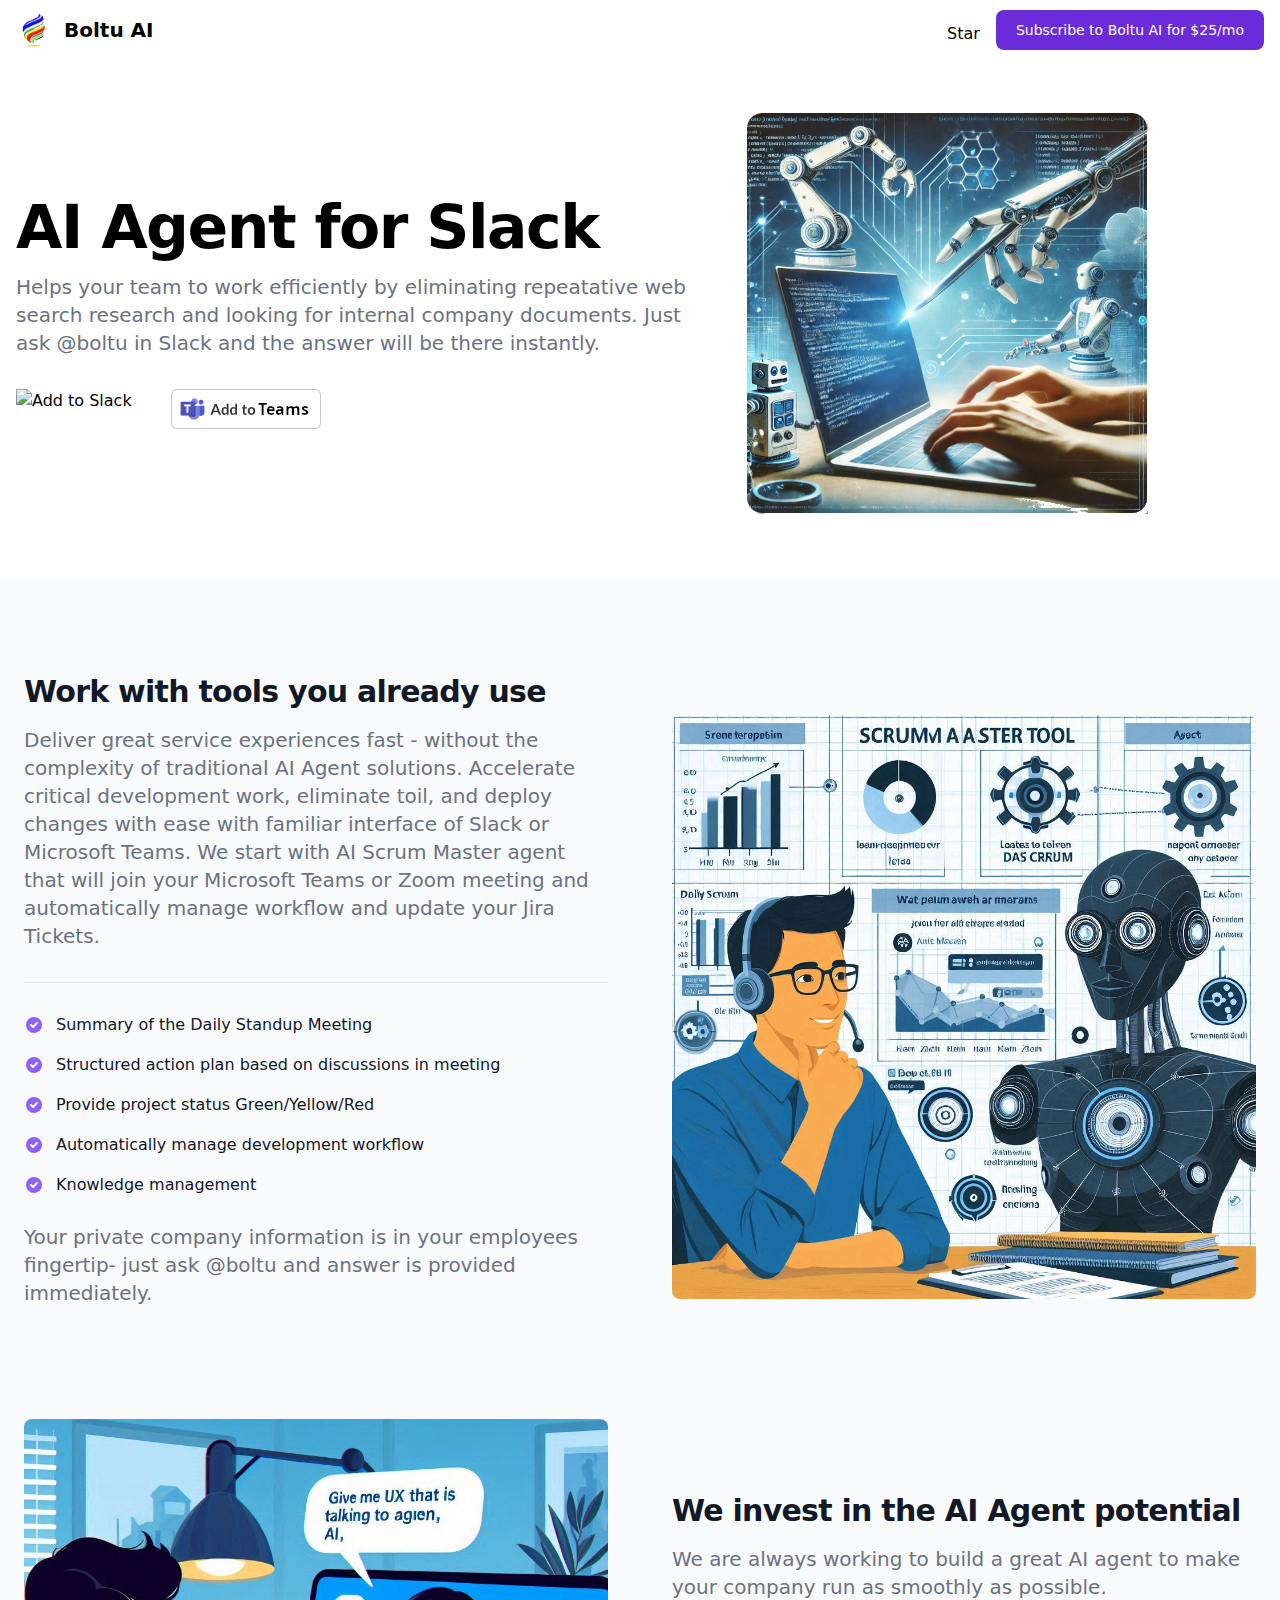
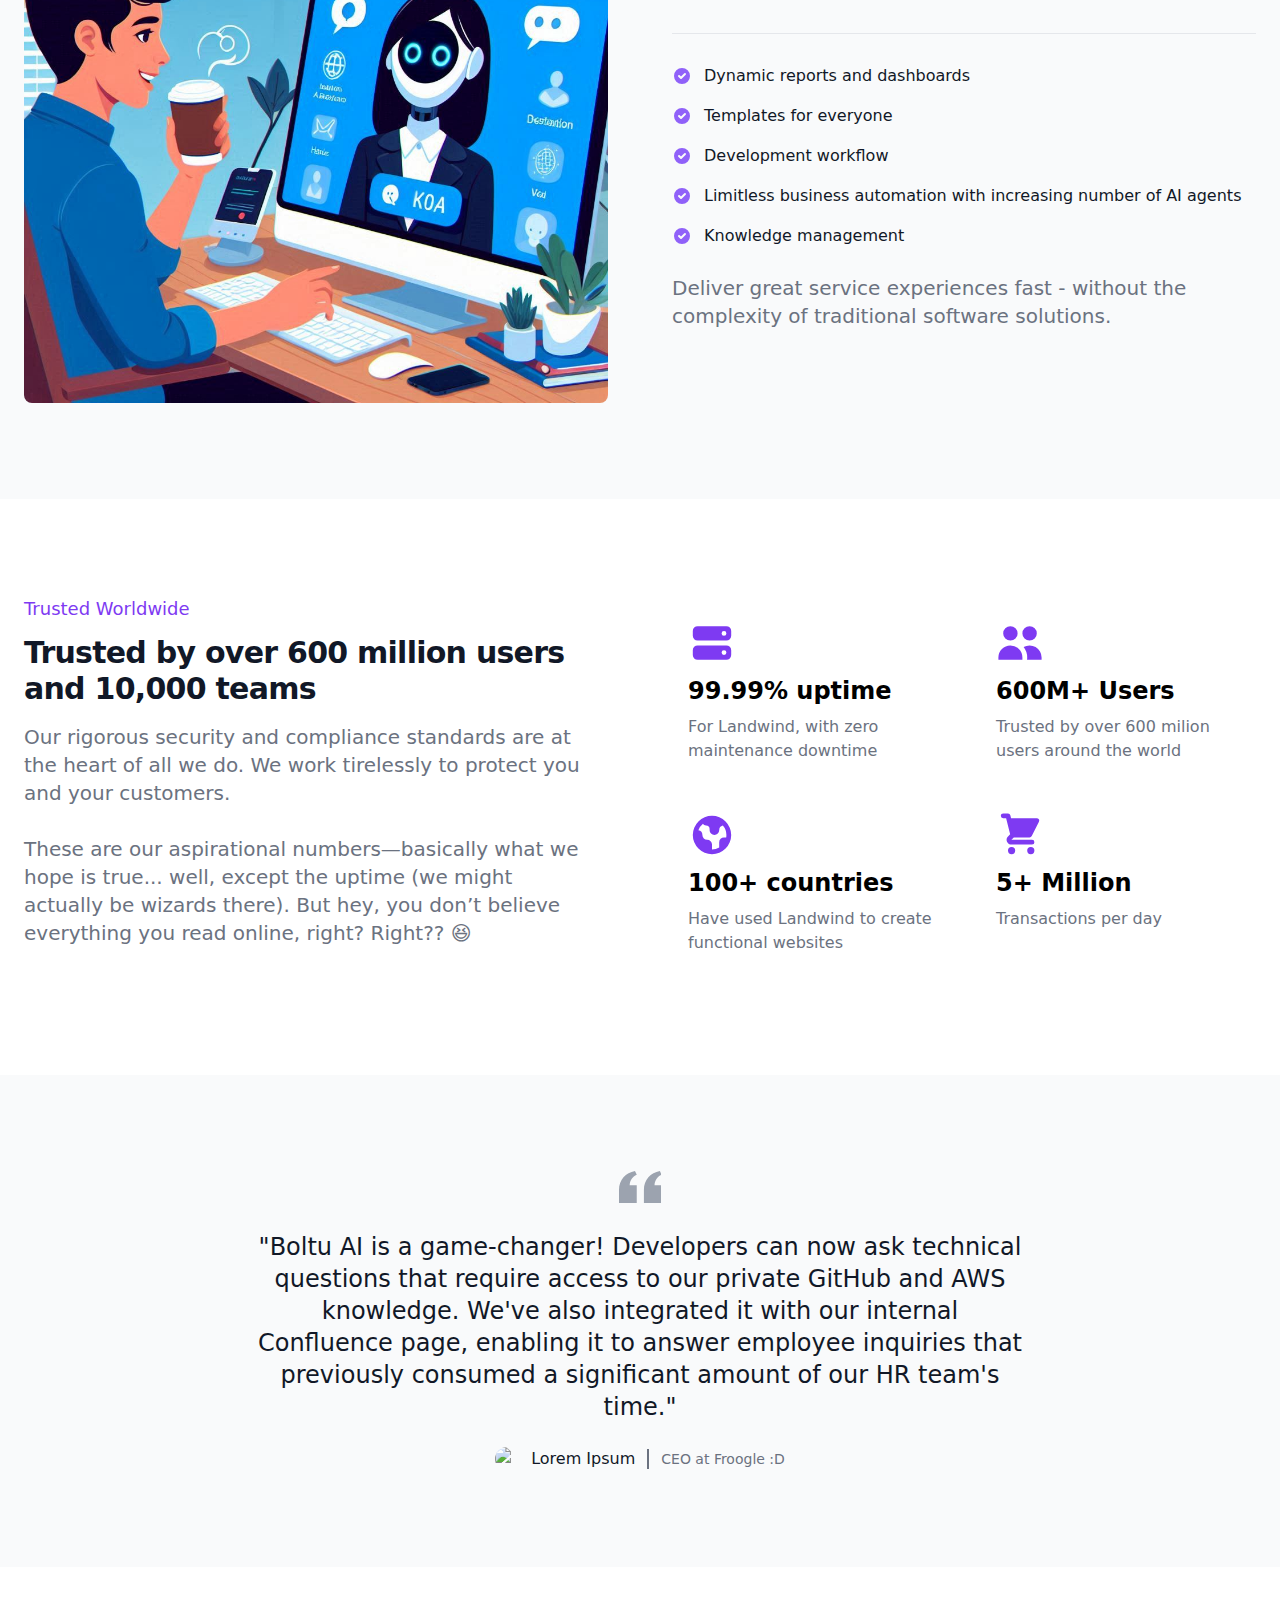
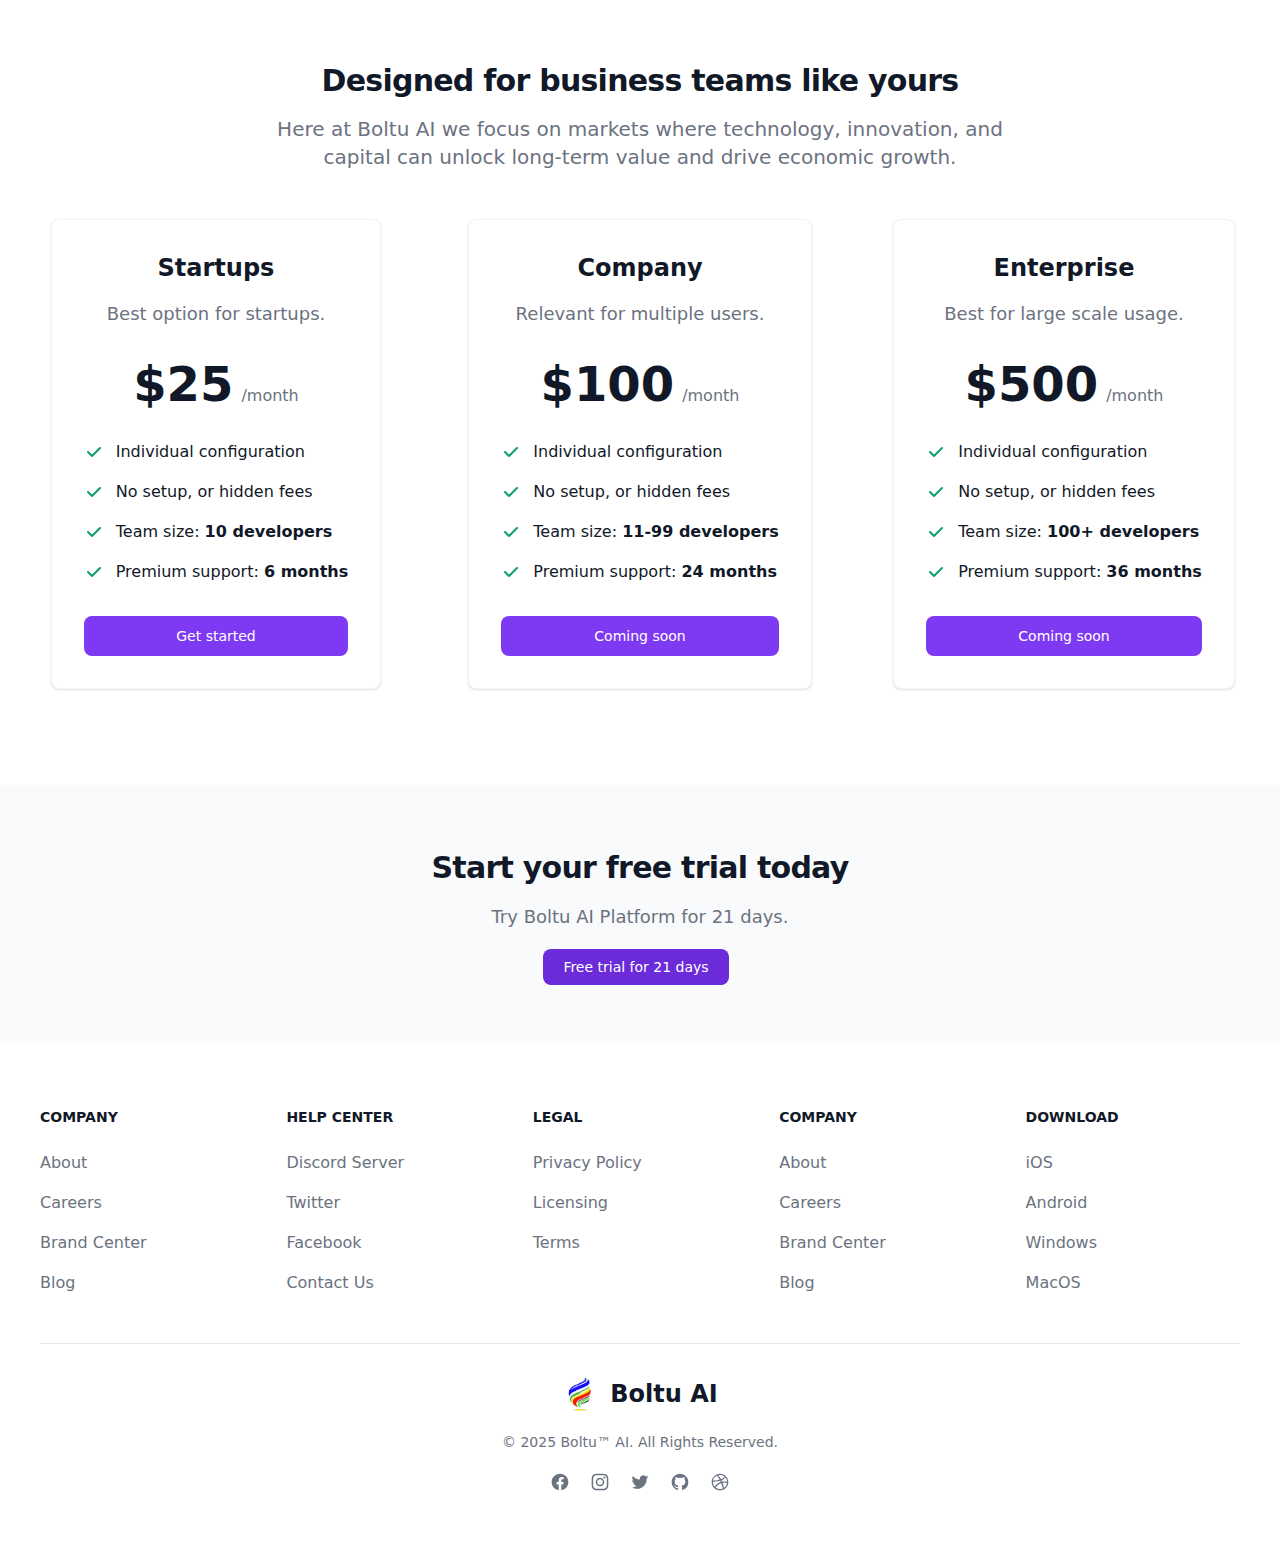
==== index.html @ f378c8c7 "." ====
<!DOCTYPE html>
 <html lang="en">
<head>
    <link rel="canonical" href="https://www.boltu.ai" />
    <meta charset="UTF-8">
    <meta http-equiv="X-UA-Compatible" content="IE=edge">
    <meta name="viewport" content="width=device-width, initial-scale=1.0">
    <title>Boltu AI</title>

    <!-- Meta SEO -->
    <meta name="title" content="BOltu AI">
    <meta name="description" content="Get started Boltu AI agent for your organization.">
    <meta name="robots" content="index, follow">
    <meta http-equiv="Content-Type" content="text/html; charset=utf-8">
    <meta name="language" content="English">
    <meta name="author" content="Boltu AI">

    <!-- Social media share -->
    <meta property="og:title" content=Boltu AI>
    <meta property="og:site_name" content=Boltu AI>
    <meta property="og:url" content=https://www.boltu.ai/>
    <meta property="og:description" content=Get started Boltu AI agent for your organization.>
    <meta property="og:type" content="">
    <meta property="og:image" content="https://boltu.ai/images/boltu.jpg">
    <meta name="twitter:card" content="summary" />
    <meta name="twitter:site" content="@boltu" />
    <meta name="twitter:creator" content="@boltu" />

    <!-- Favicon -->
    <link rel="apple-touch-icon" sizes="180x180" href="/apple-touch-icon.png">
    <link rel="icon" type="image/png" sizes="32x32" href="/favicon-32x32.png">
    <link rel="icon" type="image/png" sizes="16x16" href="/favicon-16x16.png">
    <link rel="manifest" href="/site.webmanifest">
    <meta name="msapplication-TileColor" content="#da532c">
    <meta name="theme-color" content="#ffffff">
    <script async defer src="https://buttons.github.io/buttons.js"></script>
    <link rel="stylesheet" href="css/main.css">
</head>
<body>
    <header class="fixed w-full">
        <nav class="bg-white border-gray-200 py-2.5 dark:bg-gray-900">
            <div class="flex flex-wrap items-center justify-between max-w-screen-xl px-4 mx-auto">
                <a href="#" class="flex items-center">
                    <img src="./images/boltu.jpg" class="h-6 mr-3 sm:h-9" alt="Boltu AI" />
                    <span class="self-center text-xl font-semibold whitespace-nowrap dark:text-white">Boltu AI</span>
                </a>
                <div class="flex items-center lg:order-2">
                    <div class="hidden mt-2 mr-4 sm:inline-block">
                        <a class="github-button" href="https://github.com/boltuai/boltu" data-size="large" data-icon="octicon-star" data-show-count="true" aria-label="Star Boltu AI on GitHub">Star</a>
                    </div>
                    <!-- <a href="#" class="text-gray-800 dark:text-white hover:bg-gray-50 focus:ring-4 focus:ring-gray-300 font-medium rounded-lg text-sm px-4 lg:px-5 py-2 lg:py-2.5 sm:mr-2 dark:hover:bg-gray-700 focus:outline-none dark:focus:ring-gray-800">Log in</a> -->
                    <a href="https://app.hubspot.com/payments/9RtZHNfJ?referrer=landingpage" class="text-white bg-purple-700 hover:bg-purple-800 focus:ring-4 focus:ring-purple-300 font-medium rounded-lg text-sm px-4 lg:px-5 py-2 lg:py-2.5 sm:mr-2 lg:mr-0 dark:bg-purple-600 dark:hover:bg-purple-700 focus:outline-none dark:focus:ring-purple-800"> Subscribe to Boltu AI for $25/mo</a>
                    <button data-collapse-toggle="mobile-menu-2" type="button" class="inline-flex items-center p-2 ml-1 text-sm text-gray-500 rounded-lg lg:hidden hover:bg-gray-100 focus:outline-none focus:ring-2 focus:ring-gray-200 dark:text-gray-400 dark:hover:bg-gray-700 dark:focus:ring-gray-600" aria-controls="mobile-menu-2" aria-expanded="false">
                        <span class="sr-only">Open main menu</span>
                        <svg class="w-6 h-6" fill="currentColor" viewBox="0 0 20 20" xmlns="http://www.w3.org/2000/svg"><path fill-rule="evenodd" d="M3 5a1 1 0 011-1h12a1 1 0 110 2H4a1 1 0 01-1-1zM3 10a1 1 0 011-1h12a1 1 0 110 2H4a1 1 0 01-1-1zM3 15a1 1 0 011-1h12a1 1 0 110 2H4a1 1 0 01-1-1z" clip-rule="evenodd"></path></svg>
                        <svg class="hidden w-6 h-6" fill="currentColor" viewBox="0 0 20 20" xmlns="http://www.w3.org/2000/svg"><path fill-rule="evenodd" d="M4.293 4.293a1 1 0 011.414 0L10 8.586l4.293-4.293a1 1 0 111.414 1.414L11.414 10l4.293 4.293a1 1 0 01-1.414 1.414L10 11.414l-4.293 4.293a1 1 0 01-1.414-1.414L8.586 10 4.293 5.707a1 1 0 010-1.414z" clip-rule="evenodd"></path></svg>
                    </button>
                </div>
                <!-- <div class="items-center justify-between hidden w-full lg:flex lg:w-auto lg:order-1" id="mobile-menu-2">
                    <ul class="flex flex-col mt-4 font-medium lg:flex-row lg:space-x-8 lg:mt-0">
                        <li>
                            <a href="#" class="block py-2 pl-3 pr-4 text-white bg-purple-700 rounded lg:bg-transparent lg:text-purple-700 lg:p-0 dark:text-white" aria-current="page"></a>
                        </li>
                        <li>
                            <a href="#" class="block py-2 pl-3 pr-4 text-gray-700 border-b border-gray-100 hover:bg-gray-50 lg:hover:bg-transparent lg:border-0 lg:hover:text-purple-700 lg:p-0 dark:text-gray-400 lg:dark:hover:text-white dark:hover:bg-gray-700 dark:hover:text-white lg:dark:hover:bg-transparent dark:border-gray-700">Company</a>
                        </li>
                        <li>
                            <a href="#" class="block py-2 pl-3 pr-4 text-gray-700 border-b border-gray-100 hover:bg-gray-50 lg:hover:bg-transparent lg:border-0 lg:hover:text-purple-700 lg:p-0 dark:text-gray-400 lg:dark:hover:text-white dark:hover:bg-gray-700 dark:hover:text-white lg:dark:hover:bg-transparent dark:border-gray-700">Marketplace</a>
                        </li>
                        <li>
                            <a href="#" class="block py-2 pl-3 pr-4 text-gray-700 border-b border-gray-100 hover:bg-gray-50 lg:hover:bg-transparent lg:border-0 lg:hover:text-purple-700 lg:p-0 dark:text-gray-400 lg:dark:hover:text-white dark:hover:bg-gray-700 dark:hover:text-white lg:dark:hover:bg-transparent dark:border-gray-700">Features</a>
                        </li>
                        <li>
                            <a href="#" class="block py-2 pl-3 pr-4 text-gray-700 border-b border-gray-100 hover:bg-gray-50 lg:hover:bg-transparent lg:border-0 lg:hover:text-purple-700 lg:p-0 dark:text-gray-400 lg:dark:hover:text-white dark:hover:bg-gray-700 dark:hover:text-white lg:dark:hover:bg-transparent dark:border-gray-700">Team</a>
                        </li>
                        <li>
                            <a href="#" class="block py-2 pl-3 pr-4 text-gray-700 border-b border-gray-100 hover:bg-gray-50 lg:hover:bg-transparent lg:border-0 lg:hover:text-purple-700 lg:p-0 dark:text-gray-400 lg:dark:hover:text-white dark:hover:bg-gray-700 dark:hover:text-white lg:dark:hover:bg-transparent dark:border-gray-700">Contact</a>
                        </li>
                    </ul>
                </div> -->
            </div>
        </nav>
    </header>

    <!-- Start block -->
    <section class="bg-white dark:bg-gray-900">
        <div class="grid max-w-screen-xl px-4 pt-20 pb-8 mx-auto lg:gap-8 xl:gap-0 lg:py-16 lg:grid-cols-12 lg:pt-28">
            <div class="mr-auto place-self-center lg:col-span-7">
                <h1 id="header1" class="max-w-2xl mb-4 text-4xl font-extrabold leading-none tracking-tight md:text-5xl xl:text-6xl dark:text-white">AI Agent for Slack</h1>
                <p class="max-w-2xl mb-6 font-light text-gray-500 lg:mb-8 md:text-lg lg:text-xl dark:text-gray-400">Helps your team to work efficiently by eliminating repeatative web search research and looking for internal company documents. Just ask @boltu in Slack and the answer will be there instantly.</p>
                <div class="space-y-4 sm:flex sm:space-y-0 sm:space-x-4">
                    <a href="https://slack.com/oauth/v2/authorize?client_id=8385624488194.8382802442965&scope=app_mentions:read,assistant:write,channels:history,chat:write,chat:write.public&user_scope="><img alt="Add to Slack" height="40" width="139" src="https://platform.slack-edge.com/img/add_to_slack.png" srcSet="https://platform.slack-edge.com/img/add_to_slack.png 1x, https://platform.slack-edge.com/img/add_to_slack@2x.png 2x" /></a>
                    <a href="#"><img alt="Add to Teams" height="40" width="150" src="images/add2teams.png"/></a>
                </div>
            </div>
            <div class="hidden lg:mt-0 lg:col-span-5 lg:flex">
                <img src="./images/hero.png" alt="Boltu AI">
            </div>                
        </div>
    </section>
    <!-- End block -->
    <!-- Start block -->
    <!--section class="bg-white dark:bg-gray-900">
        <div class="max-w-screen-xl px-4 pb-8 mx-auto lg:pb-16">
            <div class="grid grid-cols-2 gap-8 text-gray-500 sm:gap-12 sm:grid-cols-3 lg:grid-cols-6 dark:text-gray-400">
                <a href="#" class="flex items-center lg:justify-center">
                    <svg class="h-9 hover:text-gray-900 dark:hover:text-white" viewBox="0 0 125 35" fill="currentColor" xmlns="http://www.w3.org/2000/svg">
                        <path fill-rule="evenodd" clip-rule="evenodd" d="M64.828 7.11521C64.828 8.52061 63.6775 9.65275 62.2492 9.65275C60.8209 9.65275 59.6704 8.52061 59.6704 7.11521C59.6704 5.70981 60.7813 4.57766 62.2492 4.57766C63.7171 4.6167 64.828 5.74883 64.828 7.11521ZM54.1953 12.2293C54.1953 12.4636 54.1953 12.854 54.1953 12.854C54.1953 12.854 52.9655 11.2923 50.3469 11.2923C46.0225 11.2923 42.6502 14.5327 42.6502 19.0221C42.6502 23.4726 45.9829 26.7518 50.3469 26.7518C53.0051 26.7518 54.1953 25.1513 54.1953 25.1513V25.815C54.1953 26.1272 54.4334 26.3615 54.7508 26.3615H57.9644V11.6828C57.9644 11.6828 55.0285 11.6828 54.7508 11.6828C54.4334 11.6828 54.1953 11.956 54.1953 12.2293ZM54.1953 21.6378C53.6002 22.4966 52.41 23.2383 50.9818 23.2383C48.4426 23.2383 46.4985 21.6768 46.4985 19.0221C46.4985 16.3675 48.4426 14.806 50.9818 14.806C52.3703 14.806 53.6399 15.5867 54.1953 16.4065V21.6378ZM60.3448 11.6828H64.1535V26.3615H60.3448V11.6828ZM117.237 11.2923C114.619 11.2923 113.389 12.854 113.389 12.854V4.6167H109.58V26.3615C109.58 26.3615 112.516 26.3615 112.794 26.3615C113.111 26.3615 113.349 26.0882 113.349 25.815V25.1513C113.349 25.1513 114.579 26.7518 117.198 26.7518C121.522 26.7518 124.895 23.4726 124.895 19.0221C124.895 14.5717 121.522 11.2923 117.237 11.2923ZM116.603 23.1993C115.135 23.1993 113.984 22.4575 113.389 21.5986V16.3675C113.984 15.5867 115.254 14.7668 116.603 14.7668C119.142 14.7668 121.086 16.3284 121.086 18.9831C121.086 21.6378 119.142 23.1993 116.603 23.1993ZM107.597 17.6557V26.4005H103.788V18.0852C103.788 15.6648 102.994 14.6888 100.852 14.6888C99.7015 14.6888 98.5113 15.2744 97.7574 16.1332V26.3615H93.9488V11.6828H96.964C97.2814 11.6828 97.5195 11.956 97.5195 12.2293V12.854C98.6302 11.7218 100.098 11.2923 101.566 11.2923C103.233 11.2923 104.621 11.7609 105.732 12.6977C107.081 13.7908 107.597 15.1962 107.597 17.6557ZM84.7048 11.2923C82.0862 11.2923 80.8564 12.854 80.8564 12.854V4.6167H77.0476V26.3615C77.0476 26.3615 79.9834 26.3615 80.2611 26.3615C80.5787 26.3615 80.8166 26.0882 80.8166 25.815V25.1513C80.8166 25.1513 82.0465 26.7518 84.665 26.7518C88.9895 26.7518 92.3617 23.4726 92.3617 19.0221C92.4015 14.5717 89.0292 11.2923 84.7048 11.2923ZM84.0699 23.1993C82.602 23.1993 81.4515 22.4575 80.8564 21.5986V16.3675C81.4515 15.5867 82.721 14.7668 84.0699 14.7668C86.6091 14.7668 88.5531 16.3284 88.5531 18.9831C88.5531 21.6378 86.6091 23.1993 84.0699 23.1993ZM73.7547 11.2923C74.9052 11.2923 75.5003 11.4876 75.5003 11.4876V14.9621C75.5003 14.9621 72.3264 13.908 70.3427 16.1332V26.4005H66.534V11.6828C66.534 11.6828 69.4699 11.6828 69.7476 11.6828C70.065 11.6828 70.3029 11.956 70.3029 12.2293V12.854C71.0171 12.0342 72.5644 11.2923 73.7547 11.2923ZM32.4423 24.4806C32.2699 24.0722 32.0976 23.6297 31.9252 23.2554C31.6493 22.6427 31.3736 22.0641 31.1322 21.5197L31.0978 21.4855C28.719 16.3804 26.1678 11.2073 23.4787 6.10219L23.3752 5.89799C23.0995 5.38748 22.8237 4.84294 22.5479 4.29839C22.2031 3.68577 21.8584 3.03913 21.3068 2.42652C20.2036 1.06516 18.6177 0.316406 16.9284 0.316406C15.2046 0.316406 13.6533 1.06516 12.5156 2.35845C11.9985 2.97107 11.6192 3.61771 11.2745 4.23032C10.9987 4.77486 10.7229 5.31941 10.4471 5.82992L10.3436 6.03413C7.68904 11.1392 5.10339 16.3124 2.7246 21.4175L2.69012 21.4855C2.44879 22.0301 2.17299 22.6087 1.89719 23.2214C1.72481 23.5957 1.55244 24.0041 1.38006 24.4466C0.93188 25.7058 0.793978 26.897 0.966355 28.1222C1.34558 30.6748 3.06935 32.8189 5.44815 33.7719C6.3445 34.1463 7.27534 34.3164 8.24065 34.3164C8.51645 34.3164 8.8612 34.2824 9.137 34.2483C10.2747 34.1122 11.4468 33.7378 12.5845 33.0912C13.9981 32.3083 15.3425 31.1852 16.8595 29.5517C18.3764 31.1852 19.7554 32.3083 21.1344 33.0912C22.2721 33.7378 23.4443 34.1122 24.5819 34.2483C24.8577 34.2824 25.2025 34.3164 25.4782 34.3164C26.4436 34.3164 27.4089 34.1463 28.2708 33.7719C30.6841 32.8189 32.3733 30.6408 32.7526 28.1222C33.0283 26.931 32.8904 25.7398 32.4423 24.4806ZM16.9259 25.893C15.1377 23.6468 13.9786 21.5327 13.5812 19.7488C13.4156 18.9891 13.3825 18.3284 13.4818 17.7338C13.5481 17.2053 13.7467 16.7429 14.0118 16.3465C14.6409 15.4546 15.7007 14.893 16.9259 14.893C18.1512 14.893 19.2441 15.4216 19.8402 16.3465C20.1051 16.7429 20.3037 17.2053 20.37 17.7338C20.4694 18.3284 20.4363 19.0221 20.2707 19.7488C19.8733 21.4995 18.7142 23.6136 16.9259 25.893ZM30.3665 27.6033C30.1305 29.3326 28.9509 30.8293 27.2993 31.4945C26.4903 31.8269 25.6139 31.9267 24.7376 31.8269C23.895 31.7273 23.0523 31.4611 22.176 30.9623C20.9624 30.2971 19.749 29.2662 18.3334 27.7363C20.558 25.0424 21.9062 22.5813 22.4118 20.3864C22.6477 19.3554 22.6815 18.4242 22.5804 17.5595C22.4456 16.7281 22.1422 15.9632 21.6703 15.298C20.6255 13.8014 18.8727 12.9367 16.9178 12.9367C14.9628 12.9367 13.21 13.8347 12.1652 15.298C11.6933 15.9632 11.39 16.7281 11.2551 17.5595C11.1203 18.4242 11.154 19.3887 11.4237 20.3864C11.9293 22.5813 13.3112 25.0757 15.5021 27.7695C14.1202 29.2994 12.873 30.3304 11.6596 30.9955C10.7832 31.4945 9.94059 31.7605 9.09795 31.8603C8.18787 31.9599 7.31152 31.8269 6.53628 31.5277C4.88468 30.8625 3.70497 29.366 3.46902 27.6365C3.36791 26.8051 3.43531 25.9737 3.77238 25.0424C3.8735 24.7098 4.04202 24.3774 4.21055 23.9782C4.4465 23.4461 4.71615 22.8807 4.9858 22.3153L5.0195 22.2489C7.34523 17.2935 9.83948 12.2383 12.4349 7.31623L12.536 7.11668C12.8056 6.61782 13.0753 6.0857 13.3449 5.58684C13.6146 5.05472 13.9179 4.55585 14.2886 4.12351C14.9965 3.32532 15.9403 2.89298 16.9852 2.89298C18.03 2.89298 18.9738 3.32532 19.6817 4.12351C20.0524 4.55585 20.3557 5.05472 20.6255 5.58684C20.8951 6.0857 21.1647 6.61782 21.4343 7.11668L21.5355 7.31623C24.0971 12.2716 26.5914 17.3267 28.9171 22.2821V22.3153C29.1867 22.8475 29.4227 23.4461 29.6924 23.9782C29.8609 24.3774 30.0294 24.7098 30.1305 25.0424C30.4003 25.9071 30.5013 26.7385 30.3665 27.6033Z" fill="currentColor"/>
                    </svg>                        
                </a>
                <a href="#" class="flex items-center lg:justify-center">
                    <svg class="h-9 hover:text-gray-900 dark:hover:text-white" viewBox="0 0 86 29" fill="currentColor" xmlns="http://www.w3.org/2000/svg">
                        <path fill-rule="evenodd" clip-rule="evenodd" d="M11.6008 10.2627V13.2312L18.6907 13.2281C18.4733 14.8653 17.9215 16.0641 17.0826 16.9031C16.0487 17.9378 14.4351 19.0766 11.6008 19.0766C7.23238 19.0766 3.81427 15.5531 3.81427 11.1808C3.81427 6.80853 7.23238 3.28487 11.6008 3.28487C13.9585 3.28487 15.6794 4.21232 16.9503 5.40473L19.0432 3.31011C17.2721 1.6161 14.9144 0.316406 11.6036 0.316406C5.62156 0.316406 0.589844 5.19338 0.589844 11.1808C0.589844 17.1682 5.62156 22.0451 11.6036 22.0451C14.8322 22.0451 17.2694 20.9852 19.1756 18.9979C21.1362 17.0356 21.7451 14.2818 21.7451 12.0546C21.7451 11.3921 21.6949 10.7802 21.5974 10.2627H11.6008ZM71.4046 21.6192V1.11445H68.4101V21.6192H71.4046ZM29.9511 22.0482C33.8151 22.0482 36.9643 19.0797 36.9643 15.0513C36.9643 10.9945 33.8151 8.05451 29.9511 8.05451C26.0857 8.05451 22.9365 10.9945 22.9365 15.0513C22.9365 19.0797 26.0857 22.0482 29.9511 22.0482ZM29.9511 10.8116C32.0691 10.8116 33.8945 12.534 33.8945 15.0513C33.8945 17.5404 32.0691 19.2911 29.9511 19.2911C27.833 19.2911 26.0076 17.5435 26.0076 15.0513C26.0076 12.534 27.833 10.8116 29.9511 10.8116ZM45.0825 22.0482C48.9465 22.0482 52.0957 19.0797 52.0957 15.0513C52.0957 10.9945 48.9465 8.05451 45.0825 8.05451C41.2171 8.05451 38.0679 10.9977 38.0679 15.0513C38.0679 19.0797 41.2171 22.0482 45.0825 22.0482ZM45.0825 10.8116C47.2005 10.8116 49.0259 12.534 49.0259 15.0513C49.0259 17.5404 47.2005 19.2911 45.0825 19.2911C42.9644 19.2911 41.139 17.5435 41.139 15.0513C41.139 12.534 42.9644 10.8116 45.0825 10.8116ZM66.5972 8.48038V21.0387C66.5972 26.2059 63.5512 28.3164 59.9519 28.3164C56.563 28.3164 54.523 26.0482 53.7539 24.1934L56.4265 23.0798C56.903 24.2186 58.0694 25.5624 59.9477 25.5624C62.2525 25.5624 63.6807 24.1397 63.6807 21.4615V20.4552H63.5734C62.8865 21.3037 61.5627 22.0451 59.892 22.0451C56.3958 22.0451 53.1923 18.9977 53.1923 15.0766C53.1923 11.1271 56.3958 8.05451 59.892 8.05451C61.5585 8.05451 62.8837 8.79579 63.5734 9.6192H63.6807V8.48038H66.5972ZM63.8981 15.0766C63.8981 12.6129 62.2553 10.8116 60.1651 10.8116C58.0471 10.8116 56.2732 12.6129 56.2732 15.0766C56.2732 17.5152 58.0471 19.2911 60.1651 19.2911C62.2553 19.2911 63.8981 17.5152 63.8981 15.0766ZM83.0747 17.3542L85.4575 18.9442C84.6883 20.083 82.835 22.0451 79.6315 22.0451C75.6602 22.0451 72.6935 18.9726 72.6935 15.0483C72.6935 10.8874 75.6853 8.05143 79.2887 8.05143C82.9172 8.05143 84.6911 10.941 85.2721 12.5026L85.5898 13.2976L76.2426 17.1713C76.9589 18.5751 78.0708 19.2912 79.6315 19.2912C81.1949 19.2912 82.2804 18.5215 83.0747 17.3542ZM75.7382 14.8369L81.9864 12.2407C81.6436 11.3668 80.6097 10.758 79.3918 10.758C77.8326 10.758 75.6602 12.1366 75.7382 14.8369Z" fill="currentColor"/>
                    </svg>                                               
                </a>
                <a href="#" class="flex items-center lg:justify-center">
                    <svg class="h-8 hover:text-gray-900 dark:hover:text-white" viewBox="0 0 151 34" fill="currentColor" xmlns="http://www.w3.org/2000/svg">
                        <g clip-path="url(#clip0_3753_27919)"><path d="M150.059 16.1144V13.4753H146.783V9.37378L146.673 9.40894L143.596 10.3464H143.538V13.4519H138.682V11.7175C138.682 10.9207 138.869 10.2996 139.221 9.8894C139.572 9.47925 140.088 9.27417 140.721 9.27417C141.189 9.27417 141.682 9.39136 142.15 9.60229L142.268 9.64917V6.88237L142.221 6.85894C141.775 6.70073 141.166 6.6187 140.416 6.6187C139.467 6.6187 138.6 6.82964 137.838 7.24448C137.076 7.64292 136.479 8.24058 136.068 8.99058C135.646 9.74058 135.436 10.6078 135.436 11.557V13.4554H133.162V16.0921H135.447V27.2015H138.717V16.0921H143.577V23.1468C143.577 26.0531 144.943 27.5296 147.655 27.5296C148.1 27.5296 148.569 27.4734 149.038 27.3773C149.524 27.2718 149.858 27.1664 150.045 27.0609L150.092 27.0374V24.3773L149.96 24.4664C149.784 24.5835 149.561 24.6855 149.304 24.7558C149.046 24.8261 148.823 24.873 148.657 24.873C148.024 24.873 147.555 24.7089 147.267 24.3726C146.969 24.0386 146.821 23.4468 146.821 22.6148V16.1226H150.079L150.072 16.1062L150.059 16.1144ZM125.813 24.88C124.626 24.88 123.689 24.4851 123.024 23.7082C122.364 22.9289 122.028 21.8167 122.028 20.4035C122.028 18.9457 122.364 17.8019 123.028 17.0097C123.689 16.2222 124.617 15.8214 125.789 15.8214C126.925 15.8214 127.816 16.2035 128.472 16.9582C129.129 17.7175 129.457 18.8496 129.457 20.3238C129.457 21.8167 129.152 22.964 128.543 23.7304C127.933 24.4921 127.019 24.8789 125.824 24.8789L125.813 24.88ZM125.964 13.1449C123.703 13.1449 121.9 13.8082 120.616 15.1183C119.339 16.4308 118.685 18.2425 118.685 20.5089C118.685 22.6652 119.318 24.3937 120.575 25.6535C121.829 26.9191 123.536 27.5753 125.646 27.5753C127.839 27.5753 129.607 26.8957 130.886 25.5773C132.175 24.2507 132.815 22.4531 132.815 20.2417C132.815 18.055 132.206 16.3089 130.999 15.0621C129.792 13.8035 128.1 13.1683 125.96 13.1683L125.964 13.1449ZM113.397 13.1683C111.85 13.1683 110.58 13.5621 109.6 14.3402C108.625 15.123 108.124 16.1449 108.124 17.3871C108.124 18.0363 108.234 18.6058 108.447 19.098C108.658 19.5832 108.986 20.0121 109.425 20.373C109.858 20.7246 110.526 21.0996 111.417 21.4839C112.167 21.7886 112.718 22.0464 113.074 22.2574C113.425 22.4531 113.674 22.6558 113.8 22.8515C113.941 23.039 114.011 23.3085 114.011 23.625C114.011 24.5554 113.322 25.0031 111.902 25.0031C111.372 25.0031 110.77 24.8929 110.111 24.675C109.447 24.4593 108.83 24.1476 108.275 23.7468L108.134 23.6531V26.7937L108.181 26.8171C108.65 27.0281 109.228 27.2156 109.916 27.3562C110.601 27.5085 111.228 27.5789 111.767 27.5789C113.443 27.5789 114.791 27.1804 115.775 26.4023C116.759 25.6148 117.263 24.5625 117.263 23.2804C117.263 22.3546 116.994 21.5578 116.461 20.9191C115.933 20.2792 115.019 19.6957 113.738 19.18C112.727 18.7699 112.074 18.43 111.793 18.1722C111.535 17.9191 111.414 17.5628 111.414 17.1128C111.414 16.7144 111.579 16.3933 111.912 16.1355C112.248 15.8718 112.716 15.7406 113.302 15.7406C113.847 15.7406 114.404 15.8226 114.966 15.9925C115.517 16.166 116.004 16.391 116.408 16.6675L116.545 16.7613V13.7613L116.498 13.7378C116.117 13.5738 115.623 13.4367 115.021 13.3277C114.424 13.214 113.881 13.1636 113.41 13.1636L113.397 13.1683ZM99.582 24.8941C98.3984 24.8941 97.4609 24.5027 96.8047 23.7222C96.1367 22.9488 95.8027 21.8355 95.8027 20.4175C95.8027 18.9644 96.1379 17.816 96.8035 17.0273C97.4598 16.2398 98.3902 15.839 99.5574 15.839C100.694 15.839 101.596 16.221 102.247 16.9757C102.894 17.7375 103.231 18.8695 103.231 20.3437C103.231 21.8343 102.915 22.9804 102.305 23.748C101.708 24.5097 100.794 24.8964 99.5867 24.8964L99.582 24.8941ZM99.7508 13.166C97.4773 13.166 95.6727 13.8269 94.3953 15.1371C93.1098 16.4496 92.4617 18.2601 92.4617 20.5277C92.4617 22.6839 93.0945 24.4113 94.3402 25.6722C95.5965 26.9378 97.3004 27.5941 99.4086 27.5941C101.612 27.5941 103.37 26.9144 104.659 25.5902C105.941 24.2613 106.592 22.4636 106.592 20.2523C106.592 18.0644 105.983 16.3183 104.787 15.0726C103.58 13.8128 101.886 13.1777 99.7484 13.1777L99.7508 13.166ZM87.5164 15.8824V13.4917H84.282V27.2378H87.5164V20.2066C87.5164 19.0113 87.7859 18.0269 88.3215 17.2828C88.8488 16.5421 89.552 16.1812 90.4074 16.1812C90.7004 16.1812 91.0285 16.2281 91.3895 16.3218C91.741 16.4156 91.9941 16.5093 92.1395 16.6265L92.2801 16.7203V13.4625L92.2285 13.439C91.9238 13.3031 91.502 13.2375 90.9629 13.2375C90.1543 13.2375 89.4277 13.5 88.8043 14.0109C88.2535 14.4656 87.8586 15.0843 87.5562 15.8578H87.4977L87.527 15.8812L87.5164 15.8824ZM78.4695 13.1636C76.9812 13.1636 75.657 13.4742 74.532 14.1011C73.3977 14.7339 72.5281 15.6246 71.9305 16.773C71.3445 17.9097 71.0398 19.2398 71.0398 20.7222C71.0398 22.023 71.3352 23.2113 71.907 24.2636C72.4859 25.3183 73.3016 26.1386 74.3328 26.7128C75.357 27.2789 76.5477 27.5683 77.8648 27.5683C79.4023 27.5683 80.7125 27.2636 81.7672 26.6542L81.8141 26.6308V23.6636L81.6734 23.7609C81.1965 24.1124 80.6656 24.3878 80.0914 24.5871C79.5195 24.7863 78.9992 24.8871 78.5445 24.8871C77.2719 24.8871 76.2547 24.4886 75.5141 23.7093C74.7641 22.9124 74.3891 21.8109 74.3891 20.4281C74.3891 19.0218 74.7875 17.8968 75.5562 17.0765C76.3297 16.2328 77.3469 15.8109 78.5914 15.8109C79.6461 15.8109 80.6855 16.1742 81.6652 16.8773L81.8059 16.971V13.8539L81.7672 13.8304C81.398 13.6195 80.8965 13.4554 80.2672 13.3218C79.6508 13.1929 79.0437 13.1296 78.4648 13.1296L78.4695 13.1636ZM68.8203 13.4578H65.5906V27.2156H68.825V13.4578H68.8203ZM67.2266 7.61011C66.6945 7.61011 66.2305 7.79058 65.8484 8.14917C65.4664 8.51011 65.2719 8.96245 65.2719 9.49683C65.2719 10.0242 65.4676 10.4695 65.8461 10.821C66.2211 11.1726 66.6898 11.346 67.2289 11.346C67.768 11.346 68.2367 11.1703 68.6176 10.8187C69.002 10.4671 69.1965 10.0218 69.1965 9.49448C69.1965 8.97886 69.009 8.53355 68.634 8.15855C68.259 7.80698 67.7902 7.61948 67.2277 7.61948L67.2266 7.61011ZM59.1535 12.4593V27.2249H62.4582V8.05425H57.8879L52.0953 22.3019L46.4586 8.0519H41.7078V27.2378H44.8133V12.4781H44.9188L50.8719 27.2414H53.2098L59.0691 12.4792H59.1805L59.1629 12.4722L59.1535 12.4593ZM16.884 18.4242H32.0949V33.648H16.8605L16.8816 18.4347L16.884 18.4242ZM0.0828125 18.4335H15.2914V33.648H0.078125L0.0828125 18.4347V18.4335ZM16.8852 1.63237H32.0961V16.8433H16.8758L16.8852 1.62769V1.63237ZM0.0828125 1.63003H15.2914V16.8433H0.078125L0.0828125 1.62769V1.63003Z" fill="currentColor"/></g><defs><clipPath id="clip0_3753_27919"><rect width="150" height="32.8125" fill="white" transform="translate(0.0820312 0.835449)"/></clipPath></defs>
                    </svg>                                                                 
                </a>
    
                <a href="#" class="flex items-center lg:justify-center">
                    <svg class="h-9 hover:text-gray-900 dark:hover:text-white" viewBox="0 0 124 38" fill="currentColor" xmlns="http://www.w3.org/2000/svg">
                        <path d="M50.8299 17.3952C54.7246 18.342 56.3124 19.8121 56.3124 22.4701C56.3124 25.615 53.9096 27.6473 50.1907 27.6473C47.5621 27.6473 45.1252 26.7135 43.1446 24.9452C43.104 24.9089 43.0791 24.8582 43.0754 24.8038C43.0716 24.7494 43.0893 24.6957 43.1246 24.6542L44.8747 22.5724C44.8926 22.5512 44.9145 22.5336 44.9392 22.5209C44.9639 22.5082 44.9909 22.5005 45.0185 22.4983C45.0462 22.4961 45.0741 22.4995 45.1005 22.5082C45.1269 22.5169 45.1513 22.5307 45.1723 22.5489C46.8747 24.0226 48.3966 24.6506 50.2619 24.6506C51.9419 24.6506 52.9857 23.9232 52.9857 22.7541C52.9857 21.6986 52.4694 21.1088 49.4104 20.4043C45.8174 19.5351 43.7374 18.4108 43.7374 15.2323C43.7374 12.2686 46.1484 10.1986 49.5991 10.1986C51.9455 10.1986 53.9548 10.8937 55.7384 12.3244C55.8243 12.3938 55.8419 12.5185 55.7778 12.609L54.2165 14.8084C54.2002 14.831 54.1796 14.8501 54.1558 14.8647C54.1321 14.8793 54.1057 14.8891 54.0781 14.8935C54.0506 14.8978 54.0224 14.8967 53.9953 14.8902C53.9682 14.8837 53.9427 14.8718 53.9202 14.8554C52.4218 13.7381 50.9928 13.1959 49.5509 13.1959C48.0643 13.1959 47.0646 13.9104 47.0646 14.9718C47.0646 16.095 47.635 16.6302 50.8305 17.3934L50.8299 17.3952ZM64.7256 14.2432C63.1144 14.2432 61.7924 14.8783 60.7016 16.1779V14.7137C60.7016 14.6582 60.6795 14.6049 60.6403 14.5657C60.601 14.5264 60.5478 14.5043 60.4922 14.5043H57.6308C57.5752 14.5043 57.522 14.5264 57.4827 14.5657C57.4435 14.6049 57.4214 14.6582 57.4214 14.7137V30.9851C57.4214 31.0998 57.5155 31.1939 57.6308 31.1939H60.4928C60.6087 31.1939 60.7028 31.0998 60.7028 30.9846V25.8479C61.793 27.0711 63.1156 27.6697 64.7274 27.6697C67.7235 27.6697 70.755 25.3645 70.755 20.9565C70.755 16.5484 67.7218 14.2432 64.7256 14.2432ZM67.4248 20.9571C67.4248 23.2011 66.0429 24.7676 64.0635 24.7676C62.1053 24.7676 60.6293 23.1299 60.6293 20.9571C60.6293 18.7842 62.1053 17.1465 64.0635 17.1465C66.0111 17.1465 67.4254 18.7489 67.4254 20.9571H67.4248ZM78.5255 14.2432C74.6679 14.2432 71.6465 17.2129 71.6465 21.0059C71.6465 24.7565 74.6467 27.695 78.4773 27.695C82.3485 27.695 85.3793 24.7347 85.3793 20.9571C85.3793 17.1923 82.3684 14.2427 78.5249 14.2427L78.5255 14.2432ZM78.5249 24.7906C76.4726 24.7906 74.926 23.1423 74.926 20.9565C74.926 18.7618 76.4197 17.1694 78.4779 17.1694C80.542 17.1694 82.1003 18.8177 82.1003 21.0047C82.1003 23.1981 80.5961 24.79 78.5249 24.79V24.7906ZM93.6168 14.5043C93.7326 14.5043 93.8261 14.5984 93.8261 14.7137V17.1735C93.8262 17.201 93.8208 17.2282 93.8104 17.2536C93.7999 17.279 93.7846 17.3021 93.7652 17.3215C93.7458 17.341 93.7227 17.3564 93.6974 17.3669C93.672 17.3774 93.6448 17.3829 93.6173 17.3829H90.4683V23.2993C90.4683 24.2343 90.8788 24.6506 91.7973 24.6506C92.3818 24.6538 92.9582 24.5145 93.4768 24.2449C93.5089 24.229 93.5444 24.2215 93.5802 24.2232C93.6159 24.2249 93.6507 24.2356 93.6811 24.2545C93.7115 24.2733 93.7366 24.2996 93.7541 24.3308C93.7715 24.3621 93.7807 24.3973 93.7808 24.433V26.7747C93.7808 26.8494 93.7397 26.9199 93.675 26.957C92.8723 27.4115 92.0208 27.6232 90.9934 27.6232C88.4689 27.6232 87.1887 26.3195 87.1887 23.7468V17.3834H85.8127C85.7853 17.3834 85.7581 17.3779 85.7328 17.3673C85.7075 17.3568 85.6846 17.3413 85.6652 17.3219C85.6459 17.3024 85.6306 17.2794 85.6202 17.254C85.6098 17.2287 85.6044 17.2015 85.6045 17.1741V14.7137C85.6045 14.5984 85.6974 14.5043 85.8127 14.5043H87.1887V11.2841C87.1887 11.1689 87.2828 11.0748 87.3993 11.0748H90.2607C90.3766 11.0748 90.4701 11.1689 90.4701 11.2841V14.5043H93.6191H93.6168ZM109.48 14.5167C109.566 14.5167 109.644 14.5696 109.675 14.6519L113.018 23.3751L116.07 14.6566C116.085 14.6155 116.112 14.5798 116.147 14.5545C116.183 14.5293 116.225 14.5156 116.269 14.5155H119.248C119.282 14.5155 119.316 14.5238 119.346 14.5398C119.376 14.5558 119.402 14.5789 119.421 14.6072C119.441 14.6354 119.452 14.668 119.456 14.7019C119.46 14.7359 119.455 14.7702 119.442 14.8019L114.477 27.6332C113.448 30.2812 112.279 31.2656 110.166 31.2656C109.036 31.2656 108.122 31.0316 107.108 30.4835C107.062 30.4584 107.027 30.4163 107.01 30.366C106.993 30.3157 106.997 30.261 107.019 30.213L107.989 28.0843C108.001 28.058 108.018 28.0345 108.04 28.0151C108.061 27.9957 108.086 27.9808 108.113 27.9714C108.14 27.9626 108.169 27.9595 108.198 27.9622C108.227 27.9649 108.255 27.9734 108.28 27.9872C108.823 28.2842 109.354 28.4342 109.859 28.4342C110.482 28.4342 110.939 28.2295 111.404 27.1981L107.311 17.3834H104.638V27.201C104.638 27.3169 104.544 27.4109 104.429 27.4109H101.567C101.539 27.4109 101.512 27.4055 101.486 27.395C101.461 27.3844 101.438 27.3689 101.418 27.3494C101.399 27.3299 101.384 27.3068 101.373 27.2813C101.363 27.2558 101.357 27.2286 101.357 27.201V17.3834H99.9824C99.9269 17.383 99.8738 17.3607 99.8345 17.3215C99.7952 17.2822 99.773 17.229 99.7725 17.1735V14.7019C99.7725 14.5861 99.8666 14.492 99.9818 14.492H101.357V13.8863C101.357 11.0719 102.754 9.58291 105.398 9.58291C106.484 9.58291 107.209 9.75638 107.777 9.92398C107.866 9.95162 107.925 10.0334 107.925 10.1251V12.5361C107.926 12.5695 107.918 12.6024 107.903 12.6322C107.888 12.662 107.866 12.6878 107.839 12.7074C107.813 12.727 107.781 12.7398 107.748 12.7448C107.715 12.7498 107.682 12.7468 107.65 12.7361C107.113 12.5573 106.634 12.4385 106.038 12.4385C105.038 12.4385 104.591 12.9578 104.591 14.1215V14.5167H109.479H109.48ZM98.2289 14.5043C98.3441 14.5043 98.4382 14.5984 98.4382 14.7137V27.2004C98.4382 27.3157 98.3441 27.4098 98.2283 27.4098H95.3662C95.3106 27.4098 95.2573 27.3877 95.218 27.3485C95.1786 27.3092 95.1564 27.256 95.1563 27.2004V14.7137C95.1563 14.5984 95.2504 14.5043 95.3656 14.5043H98.2277H98.2289ZM96.8122 8.81903C97.3565 8.81903 97.8786 9.03525 98.2634 9.42013C98.6483 9.80502 98.8645 10.327 98.8645 10.8713C98.8645 11.4156 98.6483 11.9377 98.2634 12.3225C97.8786 12.7074 97.3565 12.9236 96.8122 12.9236C96.2679 12.9236 95.7459 12.7074 95.361 12.3225C94.9762 11.9377 94.7599 11.4156 94.7599 10.8713C94.7599 10.327 94.9762 9.80502 95.361 9.42013C95.7459 9.03525 96.2679 8.81903 96.8122 8.81903ZM121.886 18.5184C121.621 18.5194 121.359 18.468 121.114 18.3671C120.869 18.2663 120.646 18.118 120.459 17.9307C120.272 17.7435 120.124 17.5211 120.023 17.2763C119.922 17.0314 119.871 16.7691 119.872 16.5043C119.872 16.2385 119.924 15.9752 120.026 15.7296C120.127 15.484 120.277 15.2608 120.465 15.0729C120.653 14.8849 120.876 14.7358 121.122 14.6341C121.367 14.5324 121.63 14.4801 121.896 14.4802C122.161 14.4791 122.423 14.5303 122.668 14.631C122.913 14.7318 123.135 14.88 123.323 15.0671C123.51 15.2543 123.658 15.4766 123.759 15.7214C123.86 15.9661 123.911 16.2284 123.91 16.4931C123.91 16.7591 123.858 17.0225 123.756 17.2682C123.655 17.514 123.506 17.7373 123.318 17.9254C123.13 18.1135 122.906 18.2627 122.661 18.3646C122.415 18.4664 122.152 18.5189 121.886 18.519V18.5184ZM121.896 14.6808C120.865 14.6808 120.084 15.5011 120.084 16.5049C120.084 17.5087 120.859 18.3179 121.886 18.3179C122.917 18.3179 123.699 17.4981 123.699 16.4937C123.699 15.4899 122.922 14.6808 121.896 14.6808ZM122.343 16.7007L122.912 17.4981H122.432L121.92 16.7666H121.479V17.4981H121.077V15.3841H122.02C122.51 15.3841 122.834 15.6358 122.834 16.0586C122.834 16.4055 122.634 16.6172 122.343 16.6995L122.343 16.7007ZM122.002 15.7469H121.478V16.4149H122.002C122.264 16.4149 122.419 16.2867 122.419 16.0797C122.419 15.8622 122.264 15.7463 122.002 15.7463V15.7469ZM18.9768 0.305176C8.75288 0.305176 0.464844 8.70847 0.464844 18.933C0.464256 28.54 7.78083 36.2953 17.1462 37.4714H20.8074C30.1728 36.2953 37.4893 28.54 37.4893 18.9324C37.4893 8.70847 29.2007 0.305176 18.9774 0.305176H18.9768ZM27.4665 27.0064C27.3877 27.1359 27.284 27.2486 27.1616 27.3379C27.0391 27.4273 26.9002 27.4917 26.7528 27.5273C26.6054 27.5629 26.4525 27.5691 26.3027 27.5455C26.1529 27.5219 26.0093 27.469 25.88 27.3898C21.5325 24.733 16.0612 24.1331 9.61732 25.605C9.46966 25.639 9.31676 25.6435 9.16736 25.6183C9.01796 25.5931 8.87499 25.5387 8.74664 25.4582C8.61829 25.3777 8.50707 25.2726 8.41934 25.1491C8.33162 25.0256 8.26911 24.886 8.23539 24.7382C8.20146 24.5905 8.19701 24.4375 8.22229 24.2881C8.24756 24.1386 8.30207 23.9956 8.3827 23.8672C8.46332 23.7389 8.56848 23.6277 8.69214 23.54C8.8158 23.4523 8.95554 23.3899 9.10336 23.3563C16.1553 21.745 22.204 22.439 27.0837 25.4204C27.3446 25.5803 27.5314 25.8371 27.603 26.1346C27.6747 26.4321 27.6254 26.7458 27.4659 27.007L27.4665 27.0064ZM29.7317 21.9656C29.5314 22.2916 29.2099 22.5248 28.8377 22.6139C28.4656 22.703 28.0733 22.6407 27.747 22.4407C22.7721 19.3828 15.1862 18.4966 9.29977 20.2837C8.93342 20.3943 8.53819 20.3552 8.2006 20.175C7.86301 19.9948 7.61058 19.6882 7.49856 19.3223C7.26922 18.5578 7.6985 17.7539 8.46121 17.5228C15.1856 15.4823 23.5436 16.4702 29.2577 19.9809C29.5837 20.1813 29.8168 20.5029 29.9058 20.875C29.9948 21.2472 29.9324 21.6394 29.7323 21.9656H29.7317ZM29.9269 16.7166C23.9594 13.173 14.1165 12.8472 8.42004 14.5761C7.98054 14.7093 7.50613 14.6624 7.10118 14.4458C6.69622 14.2292 6.3939 13.8606 6.26071 13.4211C6.12752 12.9816 6.17437 12.5072 6.39096 12.1023C6.60756 11.6973 6.97615 11.395 7.41565 11.2618C13.9548 9.27712 24.8256 9.66053 31.6952 13.7375C31.8908 13.8535 32.0617 14.0069 32.198 14.1889C32.3343 14.371 32.4334 14.5781 32.4897 14.7984C32.5459 15.0188 32.5582 15.248 32.5258 15.4731C32.4934 15.6982 32.417 15.9148 32.3009 16.1103C32.185 16.3061 32.0316 16.477 31.8495 16.6134C31.6674 16.7498 31.4603 16.849 31.2398 16.9053C31.0194 16.9615 30.79 16.9738 30.5648 16.9413C30.3397 16.9088 30.1231 16.8323 29.9275 16.716L29.9269 16.7166Z" fill="currentColor"/>
                    </svg>                                                                                    
                </a>
                <a href="#" class="flex items-center lg:justify-center">
                    <svg class="h-9 hover:text-gray-900 dark:hover:text-white" viewBox="0 0 137 37" fill="currentColor" xmlns="http://www.w3.org/2000/svg">
                        <path d="M53.3228 13.9636C51.5883 13.9636 50.7303 15.3285 50.3366 16.209C50.1166 16.7006 50.0551 17.0893 49.8767 17.0893C49.6253 17.0893 49.8054 16.7514 49.5997 16.0022C49.329 15.0165 48.5133 13.9636 46.78 13.9636C44.9577 13.9636 44.1775 15.5032 43.8075 16.3493C43.5545 16.9276 43.5542 17.0893 43.3597 17.0893C43.0778 17.0893 43.3113 16.6298 43.4381 16.0897C43.688 15.0263 43.498 14.2136 43.498 14.2136H40.6094V25.0758H44.5523C44.5523 25.0758 44.5523 20.5363 44.5523 19.6714C44.5523 18.6054 44.9982 17.2528 45.7625 17.2528C46.6456 17.2528 46.8224 17.931 46.8224 19.1869C46.8224 20.3255 46.8224 25.0781 46.8224 25.0781H50.7812C50.7812 25.0781 50.7812 20.511 50.7812 19.6714C50.7812 18.7226 51.1684 17.2528 51.9972 17.2528C52.8926 17.2528 53.0511 18.2056 53.0511 19.1869C53.0511 20.1682 53.0511 25.0758 53.0511 25.0758H56.9387C56.9387 25.0758 56.9387 20.7719 56.9387 18.6882C56.9387 15.8535 55.9395 13.9636 53.3228 13.9636Z" fill="currentColor"/>
                        <path d="M120.249 13.9636C118.514 13.9636 117.656 15.3285 117.262 16.209C117.042 16.7006 116.981 17.0893 116.802 17.0893C116.551 17.0893 116.719 16.6601 116.526 16.0022C116.237 15.0217 115.518 13.9636 113.706 13.9636C111.884 13.9636 111.103 15.5032 110.733 16.3493C110.48 16.9276 110.48 17.0893 110.286 17.0893C110.004 17.0893 110.237 16.6298 110.364 16.0897C110.614 15.0263 110.424 14.2136 110.424 14.2136H107.535V25.0758H111.478C111.478 25.0758 111.478 20.5363 111.478 19.6714C111.478 18.6054 111.924 17.2528 112.688 17.2528C113.571 17.2528 113.748 17.931 113.748 19.1869C113.748 20.3255 113.748 25.0781 113.748 25.0781H117.707C117.707 25.0781 117.707 20.511 117.707 19.6714C117.707 18.7226 118.094 17.2528 118.923 17.2528C119.819 17.2528 119.977 18.2056 119.977 19.1869C119.977 20.1682 119.977 25.0758 119.977 25.0758H123.865C123.865 25.0758 123.865 20.7719 123.865 18.6882C123.865 15.8535 122.865 13.9636 120.249 13.9636Z" fill="currentColor"/>
                        <path d="M62.7138 22.5371C61.7709 22.7549 61.2821 22.4645 61.2821 21.8395C61.2821 20.9834 62.1676 20.6406 63.4315 20.6406C63.9887 20.6406 64.5126 20.6888 64.5126 20.6888C64.5126 21.0552 63.7172 22.3056 62.7138 22.5371ZM63.6737 13.9661C60.6534 13.9661 58.4862 15.0765 58.4862 15.0765V18.3405C58.4862 18.3405 60.8795 16.9645 62.821 16.9645C64.3707 16.9645 64.5611 17.8003 64.4905 18.494C64.4905 18.494 64.0437 18.3757 62.6797 18.3757C59.4661 18.3757 57.8438 19.8362 57.8438 22.1782C57.8438 24.3997 59.667 25.3284 61.2031 25.3284C63.4446 25.3284 64.4299 23.8221 64.7327 23.1075C64.9428 22.6117 64.9811 22.2776 65.1699 22.2776C65.3849 22.2776 65.3125 22.5172 65.3021 23.0107C65.2839 23.8748 65.3246 24.528 65.4616 25.0782H68.4334V19.7326C68.4334 16.395 67.2525 13.9661 63.6737 13.9661Z" fill="currentColor"/>
                        <path d="M74.9258 25.0783H78.8688V10.9255H74.9258V25.0783Z" fill="currentColor"/>
                        <path d="M83.2111 19.6471C83.2111 18.6705 84.1184 17.7819 85.7842 17.7819C87.5992 17.7819 89.059 18.6558 89.3864 18.8542V15.0765C89.3864 15.0765 88.2331 13.9661 85.3984 13.9661C82.4103 13.9661 79.9219 15.7146 79.9219 19.4781C79.9219 23.2415 82.1801 25.3284 85.3904 25.3284C87.898 25.3284 89.3928 23.9506 89.3928 23.9506V20.3624C88.9199 20.6271 87.6021 21.5415 85.8023 21.5415C83.8964 21.5415 83.2111 20.6648 83.2111 19.6471Z" fill="currentColor"/>
                        <path d="M97.373 13.9662C95.0905 13.9662 94.2223 16.1293 94.047 16.5049C93.8716 16.8804 93.785 17.0964 93.6415 17.0918C93.3923 17.0837 93.566 16.6308 93.6631 16.3375C93.8467 15.7834 94.2357 14.3297 94.2357 12.543C94.2357 11.3311 94.0718 10.9255 94.0718 10.9255H90.668V25.0783H94.611C94.611 25.0783 94.611 20.5543 94.611 19.6741C94.611 18.7937 94.9623 17.2554 95.9556 17.2554C96.7784 17.2554 97.036 17.8651 97.036 19.0927C97.036 20.3201 97.036 25.0783 97.036 25.0783H100.979C100.979 25.0783 100.979 21.7679 100.979 19.3289C100.979 16.5406 100.517 13.9662 97.373 13.9662Z" fill="currentColor"/>
                        <path d="M102.258 14.2285V25.0782H106.201V14.2285C106.201 14.2285 105.538 14.6162 104.233 14.6162C102.929 14.6162 102.258 14.2285 102.258 14.2285Z" fill="currentColor"/>
                        <path d="M104.218 10.8157C102.885 10.8157 101.805 11.521 101.805 12.391C101.805 13.2609 102.885 13.9662 104.218 13.9662C105.551 13.9662 106.632 13.2609 106.632 12.391C106.632 11.521 105.551 10.8157 104.218 10.8157Z" fill="currentColor"/>
                        <path d="M69.707 14.2285V25.0782H73.6499V14.2285C73.6499 14.2285 72.9872 14.6162 71.6825 14.6162C70.3779 14.6162 69.707 14.2285 69.707 14.2285Z" fill="currentColor"/>
                        <path d="M71.6674 10.8157C70.3345 10.8157 69.2539 11.521 69.2539 12.391C69.2539 13.2609 70.3345 13.9662 71.6674 13.9662C73.0005 13.9662 74.0811 13.2609 74.0811 12.391C74.0811 11.521 73.0005 10.8157 71.6674 10.8157Z" fill="currentColor"/>
                        <path d="M130.616 22.744C129.712 22.744 129.047 21.5972 129.047 19.9993C129.047 18.4475 129.73 17.2552 130.585 17.2552C131.682 17.2552 132.15 18.2614 132.15 19.9993C132.15 21.8071 131.719 22.744 130.616 22.744ZM131.699 13.9636C129.672 13.9636 128.743 15.4835 128.339 16.3493C128.072 16.9214 128.086 17.0893 127.891 17.0893C127.609 17.0893 127.843 16.6298 127.97 16.0897C128.219 15.0263 128.029 14.2136 128.029 14.2136H125.141V28.0756H129.084C129.084 28.0756 129.084 25.8073 129.084 23.6807C129.55 24.4722 130.414 25.3179 131.747 25.3179C134.598 25.3179 136.033 22.9056 136.033 19.6462C136.033 15.952 134.315 13.9636 131.699 13.9636Z" fill="currentColor"/>
                        <path d="M26.682 17.2446C26.9471 17.213 27.2012 17.2115 27.4346 17.2446C27.5697 16.9348 27.593 16.4007 27.4714 15.819C27.2907 14.9545 27.0463 14.4313 26.5411 14.5127C26.036 14.5941 26.0173 15.2205 26.1979 16.0851C26.2995 16.5714 26.4804 16.987 26.682 17.2446Z" fill="currentColor"/>
                        <path d="M22.3442 17.9286C22.7056 18.0873 22.9278 18.1924 23.0147 18.1005C23.0706 18.0433 23.054 17.934 22.9677 17.7929C22.7893 17.5017 22.4222 17.2064 22.033 17.0405C21.2368 16.6978 20.2872 16.8118 19.5546 17.3381C19.3129 17.5153 19.0836 17.7608 19.1164 17.9098C19.1271 17.958 19.1633 17.9943 19.2481 18.0062C19.4476 18.029 20.1443 17.6767 20.9468 17.6276C21.5133 17.5929 21.9827 17.7701 22.3442 17.9286Z" fill="currentColor"/>
                        <path d="M21.6149 18.3436C21.1441 18.4179 20.8844 18.5732 20.7177 18.7175C20.5755 18.8417 20.4875 18.9792 20.4883 19.0759C20.4886 19.1219 20.5086 19.1484 20.5243 19.1618C20.5458 19.1806 20.5712 19.1911 20.6017 19.1911C20.7081 19.1911 20.9462 19.0955 20.9462 19.0955C21.6014 18.861 22.0335 18.8895 22.4618 18.9383C22.6985 18.9648 22.8103 18.9795 22.8622 18.8984C22.8776 18.8751 22.8962 18.8247 22.8488 18.7479C22.7385 18.569 22.2632 18.2666 21.6149 18.3436" fill="currentColor"/>
                        <path d="M25.2163 19.8666C25.5358 20.0237 25.8877 19.962 26.0024 19.7289C26.1169 19.4959 25.9506 19.1796 25.6309 19.0224C25.3113 18.8655 24.9594 18.927 24.8448 19.1601C24.7303 19.3933 24.8965 19.7094 25.2163 19.8666Z" fill="currentColor"/>
                        <path d="M27.2703 18.0709C27.0106 18.0664 26.7953 18.3516 26.7892 18.7076C26.7831 19.0638 26.9888 19.356 27.2485 19.3604C27.5081 19.3649 27.7236 19.0797 27.7295 18.7237C27.7356 18.3674 27.5299 18.0752 27.2703 18.0709Z" fill="currentColor"/>
                        <path d="M9.83004 24.4919C9.76544 24.411 9.65932 24.4356 9.55655 24.4596C9.48477 24.4764 9.40345 24.4952 9.31429 24.4937C9.1233 24.4899 8.96157 24.4085 8.87074 24.2689C8.75244 24.0872 8.75928 23.8163 8.88991 23.5064C8.90748 23.4644 8.92824 23.418 8.95084 23.3674C9.15903 22.9001 9.50765 22.118 9.11629 21.3728C8.82172 20.812 8.34133 20.4626 7.76373 20.3893C7.20923 20.319 6.63835 20.5246 6.27421 20.9263C5.69973 21.5601 5.60995 22.4226 5.72105 22.7274C5.76179 22.8389 5.82544 22.8698 5.87174 22.8761C5.96945 22.8892 6.11398 22.8181 6.20453 22.5745C6.211 22.557 6.21962 22.5298 6.23042 22.4953C6.27082 22.3666 6.34593 22.1268 6.46897 21.9346C6.61733 21.7028 6.8484 21.5432 7.11962 21.4851C7.39594 21.4259 7.67834 21.4787 7.91474 21.6335C8.31723 21.8967 8.47219 22.3898 8.30037 22.8604C8.21157 23.1037 8.06727 23.569 8.09913 23.9514C8.16344 24.7251 8.63936 25.0359 9.06699 25.069C9.48275 25.0845 9.77331 24.8513 9.84682 24.6806C9.89021 24.5797 9.85359 24.5183 9.83005 24.4919" fill="currentColor"/>
                        <path d="M13.781 10.2801C15.137 8.71317 16.8063 7.35092 18.3016 6.58601C18.3533 6.55944 18.4082 6.61569 18.3802 6.66639C18.2614 6.88141 18.0329 7.34188 17.9604 7.69111C17.9491 7.74554 18.0083 7.78647 18.0542 7.75518C18.9845 7.12106 20.6029 6.44157 22.0223 6.35422C22.0833 6.35044 22.1128 6.42867 22.0643 6.46589C21.8484 6.63154 21.6123 6.86065 21.4398 7.09244C21.4104 7.13187 21.4381 7.18868 21.4873 7.18898C22.484 7.19608 23.8891 7.54489 24.805 8.05859C24.8669 8.09327 24.8227 8.21326 24.7535 8.19739C23.3678 7.87989 21.0996 7.63891 18.7435 8.21358C16.6401 8.72668 15.0346 9.51873 13.8634 10.3705C13.8042 10.4137 13.7331 10.3355 13.781 10.2801L13.781 10.2801ZM20.5345 25.4617C20.5346 25.462 20.5348 25.4626 20.5349 25.4626C20.5352 25.463 20.5353 25.4638 20.5357 25.4642C20.5353 25.4634 20.5349 25.4626 20.5345 25.4617ZM26.1264 26.1218C26.1666 26.1049 26.1944 26.0591 26.1896 26.0136C26.184 25.9575 26.134 25.9167 26.0779 25.9225C26.0779 25.9225 23.1841 26.3507 20.4504 25.3501C20.7482 24.3823 21.5399 24.7317 22.7367 24.8283C24.8938 24.9569 26.827 24.6418 28.2558 24.2316C29.494 23.8765 31.12 23.1759 32.3831 22.1789C32.8091 23.1148 32.9595 24.1446 32.9595 24.1446C32.9595 24.1446 33.2893 24.0857 33.5648 24.2552C33.8252 24.4155 34.0162 24.7486 33.8857 25.6099C33.6201 27.219 32.9362 28.525 31.7868 29.7265C31.087 30.4796 30.2375 31.1345 29.2656 31.6107C28.7494 31.8818 28.1998 32.1164 27.6192 32.3059C23.2857 33.7212 18.85 32.1653 17.4201 28.8239C17.3061 28.5727 17.2095 28.3098 17.1335 28.0347C16.5241 25.8328 17.0414 23.1911 18.6584 21.5282C18.6585 21.528 18.6582 21.5273 18.6584 21.5273C18.758 21.4215 18.8598 21.2967 18.8598 21.1398C18.8598 21.0086 18.7764 20.8701 18.7041 20.7719C18.1383 19.9514 16.1787 18.5531 16.572 15.8472C16.8545 13.9031 18.5546 12.5341 20.1397 12.6152C20.2736 12.6222 20.4078 12.6303 20.5415 12.6382C21.2284 12.679 21.8276 12.7671 22.3931 12.7906C23.3395 12.8316 24.1906 12.6939 25.1986 11.8541C25.5386 11.5707 25.8112 11.3252 26.2725 11.247C26.321 11.2387 26.4416 11.1954 26.6827 11.2068C26.9287 11.2199 27.163 11.2875 27.3735 11.4276C28.1817 11.9654 28.2962 13.2677 28.3381 14.2205C28.362 14.7643 28.4279 16.0801 28.4502 16.4579C28.5017 17.3215 28.7287 17.4433 29.188 17.5945C29.4463 17.6797 29.6861 17.743 30.0395 17.8422C31.1092 18.1425 31.7435 18.4472 32.1431 18.8386C32.3816 19.0831 32.4925 19.3431 32.5268 19.5909C32.6528 20.5111 31.8123 21.6478 29.5872 22.6807C27.1549 23.8095 24.2041 24.0954 22.1653 23.8684C22.009 23.851 21.4529 23.788 21.451 23.7877C19.8201 23.5681 18.8899 25.6757 19.8686 27.1196C20.4995 28.0501 22.2176 28.6558 23.9367 28.6561C27.8783 28.6565 30.9078 26.9734 32.0347 25.5198C32.0685 25.4763 32.0718 25.4716 32.1249 25.3912C32.1803 25.3077 32.1347 25.2616 32.0656 25.3089C31.1448 25.9389 27.0552 28.4401 22.6808 27.6876C22.6808 27.6876 22.1493 27.6002 21.6641 27.4115C21.2785 27.2615 20.4715 26.8902 20.3734 26.0623C23.9036 27.154 26.1264 26.1219 26.1264 26.1219V26.1218ZM6.73637 17.7322C5.50864 17.971 4.42653 18.6668 3.76488 19.6279C3.36935 19.2981 2.63255 18.6595 2.50245 18.4107C1.44601 16.4049 3.65533 12.5048 5.19871 10.3023C9.01295 4.85925 14.9868 0.739281 17.7523 1.48684C18.2019 1.61408 19.6908 3.3404 19.6908 3.3404C19.6908 3.3404 16.9266 4.87423 14.363 7.01221C10.9088 9.6719 8.2995 13.5375 6.73637 17.7322ZM8.79942 26.937C8.61359 26.9687 8.42406 26.9814 8.23288 26.9767C6.38562 26.9272 4.39022 25.2641 4.19193 23.2919C3.97278 21.1119 5.08663 19.4342 7.05879 19.0364C7.29457 18.9889 7.57951 18.9615 7.88676 18.9775C8.99175 19.038 10.6201 19.8864 10.9921 22.2937C11.3216 24.4256 10.7983 26.5961 8.79942 26.937V26.937ZM33.8233 23.0768C33.8075 23.0209 33.7044 22.6441 33.5628 22.1901C33.4211 21.7358 33.2745 21.4162 33.2745 21.4162C33.8426 20.5656 33.8527 19.805 33.7772 19.374C33.6965 18.84 33.4742 18.3849 33.0261 17.9145C32.5779 17.4441 31.6614 16.9623 30.3733 16.6006C30.2261 16.5592 29.7403 16.4259 29.6976 16.413C29.6942 16.3851 29.662 14.8197 29.6328 14.1478C29.6114 13.662 29.5697 12.9036 29.3344 12.1566C29.054 11.1455 28.5653 10.2608 27.9555 9.69474C29.6385 7.95018 30.6892 6.02826 30.6867 4.37951C30.6818 1.20879 26.7878 0.24946 21.9891 2.23648C21.9841 2.23854 20.9797 2.66446 20.9724 2.66802C20.9678 2.66372 19.1343 0.864594 19.1067 0.84057C13.6355 -3.9316 -3.4707 15.0823 1.99847 19.7003L3.19371 20.7129C2.88368 21.516 2.76185 22.4362 2.86137 23.4258C2.9891 24.6967 3.64467 25.915 4.70726 26.8562C5.71596 27.75 7.04217 28.3156 8.32916 28.3145C10.4574 33.2191 15.3203 36.2279 21.0221 36.3972C27.1383 36.5789 32.2724 33.709 34.4238 28.5537C34.5645 28.1919 35.1617 26.5617 35.1617 25.1226C35.1617 23.6763 34.344 23.0768 33.8233 23.0768Z" fill="currentColor"/>
                    </svg>                                                                                   
                </a>
                <a href="#" class="flex items-center lg:justify-center">
                    <svg class="h-6 hover:text-gray-900 dark:hover:text-white" viewBox="0 0 124 21" fill="currentColor" xmlns="http://www.w3.org/2000/svg">
                        <path fill-rule="evenodd" clip-rule="evenodd" d="M16.813 0.069519L12.5605 11.1781L8.28275 0.069519H0.96875V20.2025H6.23233V6.89245L11.4008 20.2025H13.7233L18.8634 6.89245V20.2025H24.127V0.069519H16.813Z" fill="currentColor"/>
                        <path fill-rule="evenodd" clip-rule="evenodd" d="M34.8015 16.461V15.1601C34.3138 14.4663 33.2105 14.1334 32.1756 14.1334C30.9504 14.1334 29.8174 14.679 29.8174 15.8245C29.8174 16.9699 30.9504 17.5155 32.1756 17.5155C33.2105 17.5155 34.3138 17.1533 34.8015 16.4595V16.461ZM34.8015 20.201V18.7519C33.8841 19.8358 32.1117 20.5633 30.213 20.5633C27.9484 20.5633 25.1367 19.0218 25.1367 15.7614C25.1367 12.2326 27.9469 11.0578 30.213 11.0578C32.1756 11.0578 33.9183 11.6885 34.8015 12.7767V11.3277C34.8015 10.0605 33.7042 9.18487 31.8039 9.18487C30.3349 9.18487 28.8658 9.75687 27.6748 10.7542L25.9322 7.52314C27.831 5.92447 30.3691 5.26007 32.6291 5.26007C36.1783 5.26007 39.5179 6.561 39.5179 11.0871V20.2025H34.8015V20.201Z" fill="currentColor"/>
                        <path fill-rule="evenodd" clip-rule="evenodd" d="M40.1562 18.3002L42.1145 14.9826C43.2178 15.9447 45.57 16.9421 47.3186 16.9421C48.7237 16.9421 49.3051 16.5461 49.3051 15.9154C49.3051 14.1055 40.7094 15.9741 40.7094 10.0605C40.7094 7.4938 42.9739 5.26007 47.0391 5.26007C49.5489 5.26007 51.6276 6.04474 53.22 7.1902L51.4194 10.4858C50.5303 9.6366 48.8471 8.88127 47.0747 8.88127C45.9715 8.88127 45.2384 9.30514 45.2384 9.8786C45.2384 11.4773 53.7999 9.81994 53.7999 15.7966C53.7999 18.5686 51.3257 20.5633 47.103 20.5633C44.4429 20.5633 41.7205 19.6862 40.1562 18.3002Z" fill="currentColor"/>
                        <path fill-rule="evenodd" clip-rule="evenodd" d="M64.7231 20.2025V11.7149C64.7231 9.94019 63.7759 9.36672 62.2712 9.36672C60.8958 9.36672 59.9784 10.1177 59.4313 10.7821V20.201H54.7148V0.069519H59.4313V7.40285C60.3145 6.37619 62.063 5.26152 64.5372 5.26152C67.9065 5.26152 69.4335 7.13299 69.4335 9.81992V20.2025H64.7231Z" fill="currentColor"/>
                        <path fill-rule="evenodd" clip-rule="evenodd" d="M80.0535 16.461V15.1601C79.5643 14.4663 78.4626 14.1334 77.4217 14.1334C76.1965 14.1334 75.0635 14.679 75.0635 15.8245C75.0635 16.9699 76.1965 17.5155 77.4217 17.5155C78.4626 17.5155 79.5643 17.1533 80.0535 16.4595V16.461ZM80.0535 20.201V18.7519C79.1346 19.8358 77.3578 20.5633 75.465 20.5633C73.199 20.5633 70.3828 19.0218 70.3828 15.7614C70.3828 12.2326 73.199 11.0578 75.465 11.0578C77.4217 11.0578 79.1644 11.6885 80.0535 12.7767V11.3277C80.0535 10.0605 78.9488 9.18487 77.056 9.18487C75.5869 9.18487 74.1164 9.75687 72.9209 10.7542L71.1783 7.52314C73.0771 5.92447 75.6152 5.26007 77.8812 5.26007C81.4289 5.26007 84.7625 6.561 84.7625 11.0871V20.2025H80.0535V20.201Z" fill="currentColor"/>
                        <path fill-rule="evenodd" clip-rule="evenodd" d="M93.8157 16.461C95.6802 16.461 97.0913 15.097 97.0913 12.897C97.0913 10.7263 95.6802 9.36232 93.8157 9.36232C92.8046 9.36232 91.5854 9.90645 90.9995 10.6911V15.1601C91.5854 15.9447 92.8061 16.461 93.8157 16.461ZM86.2891 20.201V0.069519H90.9995V7.34419C92.0485 6.01247 93.6688 5.2418 95.3784 5.26152C99.0778 5.26152 101.895 8.13032 101.895 12.897C101.895 17.847 99.0198 20.5633 95.3784 20.5633C93.7235 20.5633 92.2247 19.8989 90.9995 18.5114V20.2025H86.2891V20.201Z" fill="currentColor"/>
                        <path fill-rule="evenodd" clip-rule="evenodd" d="M102.844 0.069519H107.554V20.2025H102.844V0.069519Z" fill="currentColor"/>
                        <path fill-rule="evenodd" clip-rule="evenodd" d="M116.336 9.00154C114.284 9.00154 113.49 10.2101 113.303 11.2646H119.396C119.27 10.2379 118.508 9.00154 116.336 9.00154ZM108.5 12.897C108.5 8.67447 111.712 5.26007 116.336 5.26007C120.709 5.26007 123.892 8.42807 123.892 13.3781V14.4385H113.368C113.704 15.7335 114.929 16.8218 117.067 16.8218C118.108 16.8218 119.821 16.3686 120.681 15.5839L122.725 18.6317C121.26 19.9267 118.81 20.5633 116.55 20.5633C111.991 20.5633 108.5 17.6358 108.5 12.897Z" fill="currentColor"/>
                    </svg>                                                                                    
                </a>
            </div>
        </div>
    </section-->
    <!-- End block -->
    <!-- Start block -->
    <section class="bg-gray-50 dark:bg-gray-800">
        <div class="max-w-screen-xl px-4 py-8 mx-auto space-y-12 lg:space-y-20 lg:py-24 lg:px-6">
            <!-- Row -->
            <div class="items-center gap-8 lg:grid lg:grid-cols-2 xl:gap-16">
                <div class="text-gray-500 sm:text-lg dark:text-gray-400">
                    <h2 class="mb-4 text-3xl font-extrabold tracking-tight text-gray-900 dark:text-white">Work with tools you already use</h2>
                    <p class="mb-8 font-light lg:text-xl">Deliver great service experiences fast - without the complexity of traditional AI Agent solutions. Accelerate critical development work, eliminate toil, and deploy changes with ease with familiar interface of Slack or Microsoft Teams.
                        We start with AI Scrum Master agent that will join your Microsoft Teams or Zoom meeting and automatically manage workflow and update your Jira Tickets.
                    </p>
                    <!-- List -->
                    <ul role="list" class="pt-8 space-y-5 border-t border-gray-200 my-7 dark:border-gray-700">

                        
                        <li class="flex space-x-3">
                            <!-- Icon -->
                            <svg class="flex-shrink-0 w-5 h-5 text-purple-500 dark:text-purple-400" fill="currentColor" viewBox="0 0 20 20" xmlns="http://www.w3.org/2000/svg"><path fill-rule="evenodd" d="M10 18a8 8 0 100-16 8 8 0 000 16zm3.707-9.293a1 1 0 00-1.414-1.414L9 10.586 7.707 9.293a1 1 0 00-1.414 1.414l2 2a1 1 0 001.414 0l4-4z" clip-rule="evenodd"></path></svg>
                            <span class="text-base font-medium leading-tight text-gray-900 dark:text-white">Summary of the Daily Standup Meeting</span>
                        </li>
                        <li class="flex space-x-3">
                            <!-- Icon -->
                            <svg class="flex-shrink-0 w-5 h-5 text-purple-500 dark:text-purple-400" fill="currentColor" viewBox="0 0 20 20" xmlns="http://www.w3.org/2000/svg"><path fill-rule="evenodd" d="M10 18a8 8 0 100-16 8 8 0 000 16zm3.707-9.293a1 1 0 00-1.414-1.414L9 10.586 7.707 9.293a1 1 0 00-1.414 1.414l2 2a1 1 0 001.414 0l4-4z" clip-rule="evenodd"></path></svg>
                            <span class="text-base font-medium leading-tight text-gray-900 dark:text-white">Structured action plan based on discussions in meeting</span>
                        </li>
                        <li class="flex space-x-3">
                            <!-- Icon -->
                            <svg class="flex-shrink-0 w-5 h-5 text-purple-500 dark:text-purple-400" fill="currentColor" viewBox="0 0 20 20" xmlns="http://www.w3.org/2000/svg"><path fill-rule="evenodd" d="M10 18a8 8 0 100-16 8 8 0 000 16zm3.707-9.293a1 1 0 00-1.414-1.414L9 10.586 7.707 9.293a1 1 0 00-1.414 1.414l2 2a1 1 0 001.414 0l4-4z" clip-rule="evenodd"></path></svg>
                            <span class="text-base font-medium leading-tight text-gray-900 dark:text-white">Provide project status Green/Yellow/Red</span>
                        </li>
                        <li class="flex space-x-3">
                            <!-- Icon -->
                            <svg class="flex-shrink-0 w-5 h-5 text-purple-500 dark:text-purple-400" fill="currentColor" viewBox="0 0 20 20" xmlns="http://www.w3.org/2000/svg"><path fill-rule="evenodd" d="M10 18a8 8 0 100-16 8 8 0 000 16zm3.707-9.293a1 1 0 00-1.414-1.414L9 10.586 7.707 9.293a1 1 0 00-1.414 1.414l2 2a1 1 0 001.414 0l4-4z" clip-rule="evenodd"></path></svg>
                            <span class="text-base font-medium leading-tight text-gray-900 dark:text-white">Automatically manage development workflow</span>
                        </li>
                        <li class="flex space-x-3">
                            <!-- Icon -->
                            <svg class="flex-shrink-0 w-5 h-5 text-purple-500 dark:text-purple-400" fill="currentColor" viewBox="0 0 20 20" xmlns="http://www.w3.org/2000/svg"><path fill-rule="evenodd" d="M10 18a8 8 0 100-16 8 8 0 000 16zm3.707-9.293a1 1 0 00-1.414-1.414L9 10.586 7.707 9.293a1 1 0 00-1.414 1.414l2 2a1 1 0 001.414 0l4-4z" clip-rule="evenodd"></path></svg>
                            <span class="text-base font-medium leading-tight text-gray-900 dark:text-white">Knowledge management</span>
                        </li>
                    </ul>
                    <p class="mb-8 font-light lg:text-xl">Your private company information is in your employees fingertip- just ask @boltu and answer is provided immediately.</p>
                </div>
                <img class="hidden w-full mb-4 rounded-lg lg:mb-0 lg:flex" src="./images/feature-1.jpeg" alt="dashboard feature image">
            </div>
            <!-- Row -->
            <div class="items-center gap-8 lg:grid lg:grid-cols-2 xl:gap-16">
                <img class="hidden w-full mb-4 rounded-lg lg:mb-0 lg:flex" src="./images/feature-2.jpg" alt="Future of AI Agent">
                <div class="text-gray-500 sm:text-lg dark:text-gray-400">
                    <h2 class="mb-4 text-3xl font-extrabold tracking-tight text-gray-900 dark:text-white">We invest in the AI Agent potential</h2>
                    <p class="mb-8 font-light lg:text-xl">We are always working to build a great AI agent to make your company run as smoothly as possible.</p>
                    <!-- List -->
                    <ul role="list" class="pt-8 space-y-5 border-t border-gray-200 my-7 dark:border-gray-700">
                        <li class="flex space-x-3">
                            <!-- Icon -->
                            <svg class="flex-shrink-0 w-5 h-5 text-purple-500 dark:text-purple-400" fill="currentColor" viewBox="0 0 20 20" xmlns="http://www.w3.org/2000/svg"><path fill-rule="evenodd" d="M10 18a8 8 0 100-16 8 8 0 000 16zm3.707-9.293a1 1 0 00-1.414-1.414L9 10.586 7.707 9.293a1 1 0 00-1.414 1.414l2 2a1 1 0 001.414 0l4-4z" clip-rule="evenodd"></path></svg>
                            <span class="text-base font-medium leading-tight text-gray-900 dark:text-white">Dynamic reports and dashboards</span>
                        </li>
                        <li class="flex space-x-3">
                            <!-- Icon -->
                            <svg class="flex-shrink-0 w-5 h-5 text-purple-500 dark:text-purple-400" fill="currentColor" viewBox="0 0 20 20" xmlns="http://www.w3.org/2000/svg"><path fill-rule="evenodd" d="M10 18a8 8 0 100-16 8 8 0 000 16zm3.707-9.293a1 1 0 00-1.414-1.414L9 10.586 7.707 9.293a1 1 0 00-1.414 1.414l2 2a1 1 0 001.414 0l4-4z" clip-rule="evenodd"></path></svg>
                            <span class="text-base font-medium leading-tight text-gray-900 dark:text-white">Templates for everyone</span>
                        </li>
                        <li class="flex space-x-3">
                            <!-- Icon -->
                            <svg class="flex-shrink-0 w-5 h-5 text-purple-500 dark:text-purple-400" fill="currentColor" viewBox="0 0 20 20" xmlns="http://www.w3.org/2000/svg"><path fill-rule="evenodd" d="M10 18a8 8 0 100-16 8 8 0 000 16zm3.707-9.293a1 1 0 00-1.414-1.414L9 10.586 7.707 9.293a1 1 0 00-1.414 1.414l2 2a1 1 0 001.414 0l4-4z" clip-rule="evenodd"></path></svg>
                            <span class="text-base font-medium leading-tight text-gray-900 dark:text-white">Development workflow</span>
                        </li>
                        <li class="flex space-x-3">
                            <!-- Icon -->
                            <svg class="flex-shrink-0 w-5 h-5 text-purple-500 dark:text-purple-400" fill="currentColor" viewBox="0 0 20 20" xmlns="http://www.w3.org/2000/svg"><path fill-rule="evenodd" d="M10 18a8 8 0 100-16 8 8 0 000 16zm3.707-9.293a1 1 0 00-1.414-1.414L9 10.586 7.707 9.293a1 1 0 00-1.414 1.414l2 2a1 1 0 001.414 0l4-4z" clip-rule="evenodd"></path></svg>
                            <span class="text-base font-medium leading-tight text-gray-900 dark:text-white">Limitless business automation with increasing number of AI agents</span>
                        </li>
                        <li class="flex space-x-3">
                            <!-- Icon -->
                            <svg class="flex-shrink-0 w-5 h-5 text-purple-500 dark:text-purple-400" fill="currentColor" viewBox="0 0 20 20" xmlns="http://www.w3.org/2000/svg"><path fill-rule="evenodd" d="M10 18a8 8 0 100-16 8 8 0 000 16zm3.707-9.293a1 1 0 00-1.414-1.414L9 10.586 7.707 9.293a1 1 0 00-1.414 1.414l2 2a1 1 0 001.414 0l4-4z" clip-rule="evenodd"></path></svg>
                            <span class="text-base font-medium leading-tight text-gray-900 dark:text-white">Knowledge management</span>
                        </li>
                    </ul>
                    <p class="font-light lg:text-xl">Deliver great service experiences fast - without the complexity of traditional software solutions.</p>
                </div>
            </div>
        </div>
      </section>
    <!-- End block -->
    <!-- Start block -->
    <section class="bg-white dark:bg-gray-900">        

        <div class="items-center max-w-screen-xl px-4 py-8 mx-auto lg:grid lg:grid-cols-4 lg:gap-16 xl:gap-24 lg:py-24 lg:px-6">            
            <div class="col-span-2 mb-8">
                <p class="text-lg font-medium text-purple-600 dark:text-purple-500">Trusted Worldwide</p>
                <h2 class="mt-3 mb-4 text-3xl font-extrabold tracking-tight text-gray-900 md:text-3xl dark:text-white">Trusted by over 600 million users and 10,000 teams</h2>
                <p class="font-light text-gray-500 sm:text-xl dark:text-gray-400">Our rigorous security and compliance standards are at the heart of all we do. We work tirelessly to protect you and your customers.
                  <br /> <br />
                  These are our aspirational numbers—basically what we hope is true... well, except the uptime (we might actually be wizards there). But hey, you don’t believe everything you read online, right? Right?? 😆
                </p>
                <!-- <div class="pt-6 mt-6 space-y-4 border-t border-gray-200 dark:border-gray-700">
                    <div>
                      <a href="#" class="inline-flex items-center text-base font-medium text-purple-600 hover:text-purple-800 dark:text-purple-500 dark:hover:text-purple-700">
                        Explore Legality Guide
                        <svg class="w-5 h-5 ml-1" fill="currentColor" viewBox="0 0 20 20" xmlns="http://www.w3.org/2000/svg"><path fill-rule="evenodd" d="M12.293 5.293a1 1 0 011.414 0l4 4a1 1 0 010 1.414l-4 4a1 1 0 01-1.414-1.414L14.586 11H3a1 1 0 110-2h11.586l-2.293-2.293a1 1 0 010-1.414z" clip-rule="evenodd"></path></svg>
                      </a>
                    </div>
                    <div>
                      <a href="#" class="inline-flex items-center text-base font-medium text-purple-600 hover:text-purple-800 dark:text-purple-500 dark:hover:text-purple-700">
                          Visit the Trust Center
                          <svg class="w-5 h-5 ml-1" fill="currentColor" viewBox="0 0 20 20" xmlns="http://www.w3.org/2000/svg"><path fill-rule="evenodd" d="M12.293 5.293a1 1 0 011.414 0l4 4a1 1 0 010 1.414l-4 4a1 1 0 01-1.414-1.414L14.586 11H3a1 1 0 110-2h11.586l-2.293-2.293a1 1 0 010-1.414z" clip-rule="evenodd"></path></svg>
                      </a>
                      </div>
                </div> -->
            </div>
            <div class="col-span-2 space-y-8 md:grid md:grid-cols-2 md:gap-12 md:space-y-0">
                <div>
                    <svg class="w-10 h-10 mb-2 text-purple-600 md:w-12 md:h-12 dark:text-purple-500" fill="currentColor" viewBox="0 0 20 20" xmlns="http://www.w3.org/2000/svg"><path fill-rule="evenodd" d="M2 5a2 2 0 012-2h12a2 2 0 012 2v2a2 2 0 01-2 2H4a2 2 0 01-2-2V5zm14 1a1 1 0 11-2 0 1 1 0 012 0zM2 13a2 2 0 012-2h12a2 2 0 012 2v2a2 2 0 01-2 2H4a2 2 0 01-2-2v-2zm14 1a1 1 0 11-2 0 1 1 0 012 0z" clip-rule="evenodd"></path></svg>
                    <h3 class="mb-2 text-2xl font-bold dark:text-white">99.99% uptime</h3>
                    <p class="font-light text-gray-500 dark:text-gray-400">For Landwind, with zero maintenance downtime</p>
                </div>
                <div>
                    <svg class="w-10 h-10 mb-2 text-purple-600 md:w-12 md:h-12 dark:text-purple-500" fill="currentColor" viewBox="0 0 20 20" xmlns="http://www.w3.org/2000/svg"><path d="M9 6a3 3 0 11-6 0 3 3 0 016 0zM17 6a3 3 0 11-6 0 3 3 0 016 0zM12.93 17c.046-.327.07-.66.07-1a6.97 6.97 0 00-1.5-4.33A5 5 0 0119 16v1h-6.07zM6 11a5 5 0 015 5v1H1v-1a5 5 0 015-5z"></path></svg>
                    <h3 class="mb-2 text-2xl font-bold dark:text-white">600M+ Users</h3>
                    <p class="font-light text-gray-500 dark:text-gray-400">Trusted by over 600 milion users around the world</p>
                </div>
                <div>
                    <svg class="w-10 h-10 mb-2 text-purple-600 md:w-12 md:h-12 dark:text-purple-500" fill="currentColor" viewBox="0 0 20 20" xmlns="http://www.w3.org/2000/svg"><path fill-rule="evenodd" d="M10 18a8 8 0 100-16 8 8 0 000 16zM4.332 8.027a6.012 6.012 0 011.912-2.706C6.512 5.73 6.974 6 7.5 6A1.5 1.5 0 019 7.5V8a2 2 0 004 0 2 2 0 011.523-1.943A5.977 5.977 0 0116 10c0 .34-.028.675-.083 1H15a2 2 0 00-2 2v2.197A5.973 5.973 0 0110 16v-2a2 2 0 00-2-2 2 2 0 01-2-2 2 2 0 00-1.668-1.973z" clip-rule="evenodd"></path></svg>
                    <h3 class="mb-2 text-2xl font-bold dark:text-white">100+ countries</h3>
                    <p class="font-light text-gray-500 dark:text-gray-400">Have used Landwind to create functional websites</p>
                </div>
                <div>
                    <svg class="w-10 h-10 mb-2 text-purple-600 md:w-12 md:h-12 dark:text-purple-500" fill="currentColor" viewBox="0 0 20 20" xmlns="http://www.w3.org/2000/svg"><path d="M3 1a1 1 0 000 2h1.22l.305 1.222a.997.997 0 00.01.042l1.358 5.43-.893.892C3.74 11.846 4.632 14 6.414 14H15a1 1 0 000-2H6.414l1-1H14a1 1 0 00.894-.553l3-6A1 1 0 0017 3H6.28l-.31-1.243A1 1 0 005 1H3zM16 16.5a1.5 1.5 0 11-3 0 1.5 1.5 0 013 0zM6.5 18a1.5 1.5 0 100-3 1.5 1.5 0 000 3z"></path></svg>
                    <h3 class="mb-2 text-2xl font-bold dark:text-white">5+ Million</h3>
                    <p class="font-light text-gray-500 dark:text-gray-400">Transactions per day</p>
                </div>                
            </div>            
        </div>
      </section>
    <!-- End block -->
    <!-- Start block -->
    <section class="bg-gray-50 dark:bg-gray-800">
        <div class="max-w-screen-xl px-4 py-8 mx-auto text-center lg:py-24 lg:px-6">
            <figure class="max-w-screen-md mx-auto">
                <svg class="h-12 mx-auto mb-3 text-gray-400 dark:text-gray-600" viewBox="0 0 24 27" fill="none" xmlns="http://www.w3.org/2000/svg">
                    <path d="M14.017 18L14.017 10.609C14.017 4.905 17.748 1.039 23 0L23.995 2.151C21.563 3.068 20 5.789 20 8H24V18H14.017ZM0 18V10.609C0 4.905 3.748 1.038 9 0L9.996 2.151C7.563 3.068 6 5.789 6 8H9.983L9.983 18L0 18Z" fill="currentColor"/>
                </svg> 
                <blockquote>
                    <p class="text-xl font-medium text-gray-900 md:text-2xl dark:text-white">"Boltu AI is a game-changer! Developers can now ask technical questions that require access to our private GitHub and AWS knowledge. We've also integrated it with our internal Confluence page, enabling it to answer employee inquiries that previously consumed a significant amount of our HR team's time."</p>
                </blockquote>
                <figcaption class="flex items-center justify-center mt-6 space-x-3">
                    <img class="w-6 h-6 rounded-full" src="https://flowbite.s3.amazonaws.com/blocks/marketing-ui/avatars/michael-gouch.png" alt="profile picture">
                    <div class="flex items-center divide-x-2 divide-gray-500 dark:divide-gray-700">
                        <div class="pr-3 font-medium text-gray-900 dark:text-white">Lorem Ipsum</div>
                        <div class="pl-3 text-sm font-light text-gray-500 dark:text-gray-400">CEO at Froogle :D</div>
                    </div>
                </figcaption>
            </figure>
        </div>
      </section>
    <!-- End block -->
    <!-- Start block -->
    <section class="bg-white dark:bg-gray-900">
        <div class="max-w-screen-xl px-4 py-8 mx-auto lg:py-24 lg:px-6">
            <div class="max-w-screen-md mx-auto mb-8 text-center lg:mb-12">
                <h2 class="mb-4 text-3xl font-extrabold tracking-tight text-gray-900 dark:text-white">Designed for business teams like yours</h2>
                <p class="mb-5 font-light text-gray-500 sm:text-xl dark:text-gray-400">Here at Boltu AI we focus on markets where technology, innovation, and capital can unlock long-term value and drive economic growth.</p>
            </div>
            <div class="space-y-8 lg:grid lg:grid-cols-3 sm:gap-6 xl:gap-10 lg:space-y-0">
                <!-- Pricing Card -->
                <div class="flex flex-col max-w-lg p-6 mx-auto text-center text-gray-900 bg-white border border-gray-100 rounded-lg shadow dark:border-gray-600 xl:p-8 dark:bg-gray-800 dark:text-white">
                    <h3 class="mb-4 text-2xl font-semibold">Startups</h3>
                    <p class="font-light text-gray-500 sm:text-lg dark:text-gray-400">Best option for startups.</p>
                    <div class="flex items-baseline justify-center my-8">
                        <span class="mr-2 text-5xl font-extrabold">$25</span>
                        <span class="text-gray-500 dark:text-gray-400">/month</span>
                    </div>
                    <!-- List -->
                    <ul role="list" class="mb-8 space-y-4 text-left">
                        <li class="flex items-center space-x-3">
                            <!-- Icon -->
                            <svg class="flex-shrink-0 w-5 h-5 text-green-500 dark:text-green-400" fill="currentColor" viewBox="0 0 20 20" xmlns="http://www.w3.org/2000/svg"><path fill-rule="evenodd" d="M16.707 5.293a1 1 0 010 1.414l-8 8a1 1 0 01-1.414 0l-4-4a1 1 0 011.414-1.414L8 12.586l7.293-7.293a1 1 0 011.414 0z" clip-rule="evenodd"></path></svg>
                            <span>Individual configuration</span>
                        </li>
                        <li class="flex items-center space-x-3">
                            <!-- Icon -->
                            <svg class="flex-shrink-0 w-5 h-5 text-green-500 dark:text-green-400" fill="currentColor" viewBox="0 0 20 20" xmlns="http://www.w3.org/2000/svg"><path fill-rule="evenodd" d="M16.707 5.293a1 1 0 010 1.414l-8 8a1 1 0 01-1.414 0l-4-4a1 1 0 011.414-1.414L8 12.586l7.293-7.293a1 1 0 011.414 0z" clip-rule="evenodd"></path></svg>
                            <span>No setup, or hidden fees</span>
                        </li>
                        <li class="flex items-center space-x-3">
                            <!-- Icon -->
                            <svg class="flex-shrink-0 w-5 h-5 text-green-500 dark:text-green-400" fill="currentColor" viewBox="0 0 20 20" xmlns="http://www.w3.org/2000/svg"><path fill-rule="evenodd" d="M16.707 5.293a1 1 0 010 1.414l-8 8a1 1 0 01-1.414 0l-4-4a1 1 0 011.414-1.414L8 12.586l7.293-7.293a1 1 0 011.414 0z" clip-rule="evenodd"></path></svg>
                            <span>Team size: <span class="font-semibold">10 developers</span></span>
                        </li>
                        <li class="flex items-center space-x-3">
                            <!-- Icon -->
                            <svg class="flex-shrink-0 w-5 h-5 text-green-500 dark:text-green-400" fill="currentColor" viewBox="0 0 20 20" xmlns="http://www.w3.org/2000/svg"><path fill-rule="evenodd" d="M16.707 5.293a1 1 0 010 1.414l-8 8a1 1 0 01-1.414 0l-4-4a1 1 0 011.414-1.414L8 12.586l7.293-7.293a1 1 0 011.414 0z" clip-rule="evenodd"></path></svg>
                            <span>Premium support: <span class="font-semibold">6 months</span></span>
                        </li>
                        <!-- <li class="flex items-center space-x-3">
                            <svg class="flex-shrink-0 w-5 h-5 text-green-500 dark:text-green-400" fill="currentColor" viewBox="0 0 20 20" xmlns="http://www.w3.org/2000/svg"><path fill-rule="evenodd" d="M16.707 5.293a1 1 0 010 1.414l-8 8a1 1 0 01-1.414 0l-4-4a1 1 0 011.414-1.414L8 12.586l7.293-7.293a1 1 0 011.414 0z" clip-rule="evenodd"></path></svg>
                            <span>Free updates: <span class="font-semibold">6 months</span></span>
                        </li> -->
                    </ul>
                    <a href="https://app.hubspot.com/payments/9RtZHNfJ?referrer=pricing-on-langingpage" class="text-white bg-purple-600 hover:bg-purple-700 focus:ring-4 focus:ring-purple-200 font-medium rounded-lg text-sm px-5 py-2.5 text-center dark:text-white  dark:focus:ring-purple-900">Get started</a>
                </div>
                <!-- Pricing Card -->
                <div class="flex flex-col max-w-lg p-6 mx-auto text-center text-gray-900 bg-white border border-gray-100 rounded-lg shadow dark:border-gray-600 xl:p-8 dark:bg-gray-800 dark:text-white">
                    <h3 class="mb-4 text-2xl font-semibold">Company</h3>
                    <p class="font-light text-gray-500 sm:text-lg dark:text-gray-400">Relevant for multiple users.</p>
                    <div class="flex items-baseline justify-center my-8">
                        <span class="mr-2 text-5xl font-extrabold">$100</span>
                        <span class="text-gray-500 dark:text-gray-400" dark:text-gray-400>/month</span>
                    </div>
                    <!-- List -->
                    <ul role="list" class="mb-8 space-y-4 text-left">
                        <li class="flex items-center space-x-3">
                            <!-- Icon -->
                            <svg class="flex-shrink-0 w-5 h-5 text-green-500 dark:text-green-400" fill="currentColor" viewBox="0 0 20 20" xmlns="http://www.w3.org/2000/svg"><path fill-rule="evenodd" d="M16.707 5.293a1 1 0 010 1.414l-8 8a1 1 0 01-1.414 0l-4-4a1 1 0 011.414-1.414L8 12.586l7.293-7.293a1 1 0 011.414 0z" clip-rule="evenodd"></path></svg>
                            <span>Individual configuration</span>
                        </li>
                        <li class="flex items-center space-x-3">
                            <!-- Icon -->
                            <svg class="flex-shrink-0 w-5 h-5 text-green-500 dark:text-green-400" fill="currentColor" viewBox="0 0 20 20" xmlns="http://www.w3.org/2000/svg"><path fill-rule="evenodd" d="M16.707 5.293a1 1 0 010 1.414l-8 8a1 1 0 01-1.414 0l-4-4a1 1 0 011.414-1.414L8 12.586l7.293-7.293a1 1 0 011.414 0z" clip-rule="evenodd"></path></svg>
                            <span>No setup, or hidden fees</span>
                        </li>
                        <li class="flex items-center space-x-3">
                            <!-- Icon -->
                            <svg class="flex-shrink-0 w-5 h-5 text-green-500 dark:text-green-400" fill="currentColor" viewBox="0 0 20 20" xmlns="http://www.w3.org/2000/svg"><path fill-rule="evenodd" d="M16.707 5.293a1 1 0 010 1.414l-8 8a1 1 0 01-1.414 0l-4-4a1 1 0 011.414-1.414L8 12.586l7.293-7.293a1 1 0 011.414 0z" clip-rule="evenodd"></path></svg>
                            <span>Team size: <span class="font-semibold">11-99 developers</span></span>
                        </li>
                        <li class="flex items-center space-x-3">
                            <!-- Icon -->
                            <svg class="flex-shrink-0 w-5 h-5 text-green-500 dark:text-green-400" fill="currentColor" viewBox="0 0 20 20" xmlns="http://www.w3.org/2000/svg"><path fill-rule="evenodd" d="M16.707 5.293a1 1 0 010 1.414l-8 8a1 1 0 01-1.414 0l-4-4a1 1 0 011.414-1.414L8 12.586l7.293-7.293a1 1 0 011.414 0z" clip-rule="evenodd"></path></svg>
                            <span>Premium support: <span class="font-semibold">24 months</span></span>
                        </li>
                        <!-- <li class="flex items-center space-x-3">
                            <svg class="flex-shrink-0 w-5 h-5 text-green-500 dark:text-green-400" fill="currentColor" viewBox="0 0 20 20" xmlns="http://www.w3.org/2000/svg"><path fill-rule="evenodd" d="M16.707 5.293a1 1 0 010 1.414l-8 8a1 1 0 01-1.414 0l-4-4a1 1 0 011.414-1.414L8 12.586l7.293-7.293a1 1 0 011.414 0z" clip-rule="evenodd"></path></svg>
                            <span>Free updates: <span class="font-semibold">24 months</span></span>
                        </li> -->
                    </ul>
                    <button href="#" class="text-white bg-purple-600 hover:bg-purple-700 focus:ring-4 focus:ring-purple-200 font-medium rounded-lg text-sm px-5 py-2.5 text-center dark:text-white  dark:focus:ring-purple-900">Coming soon</button>
                </div>
                <!-- Pricing Card -->
                <div class="flex flex-col max-w-lg p-6 mx-auto text-center text-gray-900 bg-white border border-gray-100 rounded-lg shadow dark:border-gray-600 xl:p-8 dark:bg-gray-800 dark:text-white">
                    <h3 class="mb-4 text-2xl font-semibold">Enterprise</h3>
                    <p class="font-light text-gray-500 sm:text-lg dark:text-gray-400">Best for large scale usage.</p>
                    <div class="flex items-baseline justify-center my-8">
                        <span class="mr-2 text-5xl font-extrabold">$500</span>
                        <span class="text-gray-500 dark:text-gray-400">/month</span>
                    </div>
                    <!-- List -->
                    <ul role="list" class="mb-8 space-y-4 text-left">
                        <li class="flex items-center space-x-3">
                            <!-- Icon -->
                            <svg class="flex-shrink-0 w-5 h-5 text-green-500 dark:text-green-400" fill="currentColor" viewBox="0 0 20 20" xmlns="http://www.w3.org/2000/svg"><path fill-rule="evenodd" d="M16.707 5.293a1 1 0 010 1.414l-8 8a1 1 0 01-1.414 0l-4-4a1 1 0 011.414-1.414L8 12.586l7.293-7.293a1 1 0 011.414 0z" clip-rule="evenodd"></path></svg>
                            <span>Individual configuration</span>
                        </li>
                        <li class="flex items-center space-x-3">
                            <!-- Icon -->
                            <svg class="flex-shrink-0 w-5 h-5 text-green-500 dark:text-green-400" fill="currentColor" viewBox="0 0 20 20" xmlns="http://www.w3.org/2000/svg"><path fill-rule="evenodd" d="M16.707 5.293a1 1 0 010 1.414l-8 8a1 1 0 01-1.414 0l-4-4a1 1 0 011.414-1.414L8 12.586l7.293-7.293a1 1 0 011.414 0z" clip-rule="evenodd"></path></svg>
                            <span>No setup, or hidden fees</span>
                        </li>
                        <li class="flex items-center space-x-3">
                            <!-- Icon -->
                            <svg class="flex-shrink-0 w-5 h-5 text-green-500 dark:text-green-400" fill="currentColor" viewBox="0 0 20 20" xmlns="http://www.w3.org/2000/svg"><path fill-rule="evenodd" d="M16.707 5.293a1 1 0 010 1.414l-8 8a1 1 0 01-1.414 0l-4-4a1 1 0 011.414-1.414L8 12.586l7.293-7.293a1 1 0 011.414 0z" clip-rule="evenodd"></path></svg>
                            <span>Team size: <span class="font-semibold">100+ developers</span></span>
                        </li>
                        <li class="flex items-center space-x-3">
                            <!-- Icon -->
                            <svg class="flex-shrink-0 w-5 h-5 text-green-500 dark:text-green-400" fill="currentColor" viewBox="0 0 20 20" xmlns="http://www.w3.org/2000/svg"><path fill-rule="evenodd" d="M16.707 5.293a1 1 0 010 1.414l-8 8a1 1 0 01-1.414 0l-4-4a1 1 0 011.414-1.414L8 12.586l7.293-7.293a1 1 0 011.414 0z" clip-rule="evenodd"></path></svg>
                            <span>Premium support: <span class="font-semibold">36 months</span></span>
                        </li>
                        <!-- <li class="flex items-center space-x-3">
                            <svg class="flex-shrink-0 w-5 h-5 text-green-500 dark:text-green-400" fill="currentColor" viewBox="0 0 20 20" xmlns="http://www.w3.org/2000/svg"><path fill-rule="evenodd" d="M16.707 5.293a1 1 0 010 1.414l-8 8a1 1 0 01-1.414 0l-4-4a1 1 0 011.414-1.414L8 12.586l7.293-7.293a1 1 0 011.414 0z" clip-rule="evenodd"></path></svg>
                            <span>Free updates: <span class="font-semibold">36 months</span></span>
                        </li> -->
                    </ul>
                    <button href="#" class="github-button text-white bg-purple-600 hover:bg-purple-700 focus:ring-4 focus:ring-purple-200 font-medium rounded-lg text-sm px-5 py-2.5 text-center dark:text-white dark:focus:ring-purple-900 disabled">Coming soon</button>
                </div>
            </div>
        </div>
      </section>
    <!-- End block -->
    <!-- Start FAQ block -->
    <!-- <section class="bg-white dark:bg-gray-900">
        <div class="max-w-screen-xl px-4 pb-8 mx-auto lg:pb-24 lg:px-6 ">
            <h2 class="mb-6 text-3xl font-extrabold tracking-tight text-center text-gray-900 lg:mb-8 lg:text-3xl dark:text-white">Frequently asked questions</h2>
            <div class="max-w-screen-md mx-auto">
                <div id="accordion-flush" data-accordion="collapse" data-active-classes="bg-white dark:bg-gray-900 text-gray-900 dark:text-white" data-inactive-classes="text-gray-500 dark:text-gray-400">
                    <h3 id="accordion-flush-heading-1">
                        <button type="button" class="flex items-center justify-between w-full py-5 font-medium text-left text-gray-900 bg-white border-b border-gray-200 dark:border-gray-700 dark:bg-gray-900 dark:text-white" data-accordion-target="#accordion-flush-body-1" aria-expanded="true" aria-controls="accordion-flush-body-1">
                            <span>Can I use Landwind in open-source projects?</span>
                            <svg data-accordion-icon="" class="w-6 h-6 rotate-180 shrink-0" fill="currentColor" viewBox="0 0 20 20" xmlns="http://www.w3.org/2000/svg"><path fill-rule="evenodd" d="M5.293 7.293a1 1 0 011.414 0L10 10.586l3.293-3.293a1 1 0 111.414 1.414l-4 4a1 1 0 01-1.414 0l-4-4a1 1 0 010-1.414z" clip-rule="evenodd"></path></svg>
                        </button>
                    </h3>
                    <div id="accordion-flush-body-1" class="" aria-labelledby="accordion-flush-heading-1">
                        <div class="py-5 border-b border-gray-200 dark:border-gray-700">
                            <p class="mb-2 text-gray-500 dark:text-gray-400">Landwind is an open-source library of interactive components built on top of Tailwind CSS including buttons, dropdowns, modals, navbars, and more.</p>
                            <p class="text-gray-500 dark:text-gray-400">Check out this guide to learn how to <a href="#" class="text-purple-600 dark:text-purple-500 hover:underline">get started</a> and start developing websites even faster with components on top of Tailwind CSS.</p>
                        </div>
                    </div>
                    <h3 id="accordion-flush-heading-2">
                        <button type="button" class="flex items-center justify-between w-full py-5 font-medium text-left text-gray-500 border-b border-gray-200 dark:border-gray-700 dark:text-gray-400" data-accordion-target="#accordion-flush-body-2" aria-expanded="false" aria-controls="accordion-flush-body-2">
                            <span>Is there a Figma file available?</span>
                            <svg data-accordion-icon="" class="w-6 h-6 shrink-0" fill="currentColor" viewBox="0 0 20 20" xmlns="http://www.w3.org/2000/svg"><path fill-rule="evenodd" d="M5.293 7.293a1 1 0 011.414 0L10 10.586l3.293-3.293a1 1 0 111.414 1.414l-4 4a1 1 0 01-1.414 0l-4-4a1 1 0 010-1.414z" clip-rule="evenodd"></path></svg>
                        </button>
                    </h3>
                    <div id="accordion-flush-body-2" class="hidden" aria-labelledby="accordion-flush-heading-2">
                        <div class="py-5 border-b border-gray-200 dark:border-gray-700">
                            <p class="mb-2 text-gray-500 dark:text-gray-400">Landwind is first conceptualized and designed using the Figma software so everything you see in the library has a design equivalent in our Figma file.</p>
                            <p class="text-gray-500 dark:text-gray-400">Check out the <a href="#" class="text-purple-600 dark:text-purple-500 hover:underline">Figma design system</a> based on the utility classes from Tailwind CSS and components from Landwind.</p>
                        </div>
                    </div>
                    <h3 id="accordion-flush-heading-3">
                        <button type="button" class="flex items-center justify-between w-full py-5 font-medium text-left text-gray-500 border-b border-gray-200 dark:border-gray-700 dark:text-gray-400" data-accordion-target="#accordion-flush-body-3" aria-expanded="false" aria-controls="accordion-flush-body-3">
                            <span>What are the differences between Landwind and Tailwind UI?</span>
                            <svg data-accordion-icon="" class="w-6 h-6 shrink-0" fill="currentColor" viewBox="0 0 20 20" xmlns="http://www.w3.org/2000/svg"><path fill-rule="evenodd" d="M5.293 7.293a1 1 0 011.414 0L10 10.586l3.293-3.293a1 1 0 111.414 1.414l-4 4a1 1 0 01-1.414 0l-4-4a1 1 0 010-1.414z" clip-rule="evenodd"></path></svg>
                        </button>
                    </h3>
                    <div id="accordion-flush-body-3" class="hidden" aria-labelledby="accordion-flush-heading-3">
                        <div class="py-5 border-b border-gray-200 dark:border-gray-700">
                            <p class="mb-2 text-gray-500 dark:text-gray-400">The main difference is that the core components from Landwind are open source under the MIT license, whereas Tailwind UI is a paid product. Another difference is that Landwind relies on smaller and standalone components, whereas Tailwind UI offers sections of pages.</p>
                            <p class="mb-2 text-gray-500 dark:text-gray-400">However, we actually recommend using both Landwind, Landwind Pro, and even Tailwind UI as there is no technical reason stopping you from using the best of two worlds.</p>
                            <p class="mb-2 text-gray-500 dark:text-gray-400">Learn more about these technologies:</p>
                            <ul class="pl-5 text-gray-500 list-disc dark:text-gray-400">
                                <li><a href="#" class="text-purple-600 dark:text-purple-500 hover:underline">Landwind Pro</a></li>
                                <li><a href="#" class="text-purple-600 dark:text-purple-500 hover:underline">Tailwind UI</a></li>
                            </ul>
                        </div>
                    </div>
                    <h3 id="accordion-flush-heading-4">
                        <button type="button" class="flex items-center justify-between w-full py-5 font-medium text-left text-gray-500 border-b border-gray-200 dark:border-gray-700 dark:text-gray-400" data-accordion-target="#accordion-flush-body-4" aria-expanded="false" aria-controls="accordion-flush-body-4">
                            <span>What about browser support?</span>
                            <svg data-accordion-icon="" class="w-6 h-6 shrink-0" fill="currentColor" viewBox="0 0 20 20" xmlns="http://www.w3.org/2000/svg"><path fill-rule="evenodd" d="M5.293 7.293a1 1 0 011.414 0L10 10.586l3.293-3.293a1 1 0 111.414 1.414l-4 4a1 1 0 01-1.414 0l-4-4a1 1 0 010-1.414z" clip-rule="evenodd"></path></svg>
                        </button>
                    </h3>
                    <div id="accordion-flush-body-4" class="hidden" aria-labelledby="accordion-flush-heading-4">
                        <div class="py-5 border-b border-gray-200 dark:border-gray-700">
                            <p class="mb-2 text-gray-500 dark:text-gray-400">The main difference is that the core components from Landwind are open source under the MIT license, whereas Tailwind UI is a paid product. Another difference is that Landwind relies on smaller and standalone components, whereas Tailwind UI offers sections of pages.</p>
                            <p class="mb-2 text-gray-500 dark:text-gray-400">However, we actually recommend using both Landwind, Landwind Pro, and even Tailwind UI as there is no technical reason stopping you from using the best of two worlds.</p>
                            <p class="mb-2 text-gray-500 dark:text-gray-400">Learn more about these technologies:</p>
                            <ul class="pl-5 text-gray-500 list-disc dark:text-gray-400">
                                <li><a href="#" class="text-purple-600 dark:text-purple-500 hover:underline">Landwind Pro</a></li>
                                <li><a href="#" class="text-purple-600 dark:text-purple-500 hover:underline">Tailwind UI</a></li>
                            </ul>
                        </div>
                    </div>
                </div> 
            </div>               
        </div>
    </section> -->
    <!-- End block -->
    <!-- Start block -->
    <section class="bg-gray-50 dark:bg-gray-800">
        <div class="max-w-screen-xl px-4 py-8 mx-auto lg:py-16 lg:px-6">
            <div class="max-w-screen-sm mx-auto text-center">
                <h2 class="mb-4 text-3xl font-extrabold leading-tight tracking-tight text-gray-900 dark:text-white">Start your free trial today</h2>
                <p class="mb-6 font-light text-gray-500 dark:text-gray-400 md:text-lg">Try Boltu AI Platform for 21 days.</p>
                <a href="https://app.hubspot.com/payments/9RtZHNfJ?referrer=landingpage" class="text-white bg-purple-700 hover:bg-purple-800 focus:ring-4 focus:ring-purple-300 font-medium rounded-lg text-sm px-5 py-2.5 mr-2 mb-2 dark:bg-purple-600 dark:hover:bg-purple-700 focus:outline-none dark:focus:ring-purple-800">Free trial for 21 days</a>
            </div>
        </div>
    </section>
    <!-- End block -->
    <footer class="bg-white dark:bg-gray-800">
        <div class="max-w-screen-xl p-4 py-6 mx-auto lg:py-16 md:p-8 lg:p-10">
            <div class="grid grid-cols-2 gap-8 md:grid-cols-3 lg:grid-cols-5">
                <div>
                    <h3 class="mb-6 text-sm font-semibold text-gray-900 uppercase dark:text-white">Company</h3>
                    <ul class="text-gray-500 dark:text-gray-400">
                        <li class="mb-4">
                            <a href="#" class=" hover:underline">About</a>
                        </li>
                        <li class="mb-4">
                            <a href="#" class="hover:underline">Careers</a>
                        </li>
                        <li class="mb-4">
                            <a href="#" class="hover:underline">Brand Center</a>
                        </li>
                        <li class="mb-4">
                            <a href="#" class="hover:underline">Blog</a>
                        </li>
                    </ul>
                </div>
                <div>
                    <h3 class="mb-6 text-sm font-semibold text-gray-900 uppercase dark:text-white">Help center</h3>
                    <ul class="text-gray-500 dark:text-gray-400">
                        <li class="mb-4">
                            <a href="#" class="hover:underline">Discord Server</a>
                        </li>
                        <li class="mb-4">
                            <a href="#" class="hover:underline">Twitter</a>
                        </li>
                        <li class="mb-4">
                            <a href="#" class="hover:underline">Facebook
                        </li>
                        <li class="mb-4">
                            <a href="#" class="hover:underline">Contact Us</a>
                        </li>
                    </ul>
                </div>
                <div>
                    <h3 class="mb-6 text-sm font-semibold text-gray-900 uppercase dark:text-white">Legal</h3>
                    <ul class="text-gray-500 dark:text-gray-400">
                        <li class="mb-4">
                            <a href="#" class="hover:underline">Privacy Policy</a>
                        </li>
                        <li class="mb-4">
                            <a href="#" class="hover:underline">Licensing</a>
                        </li>
                        <li class="mb-4">
                            <a href="#" class="hover:underline">Terms</a>
                        </li>
                    </ul>
                </div>
                <div>
                    <h3 class="mb-6 text-sm font-semibold text-gray-900 uppercase dark:text-white">Company</h3>
                    <ul class="text-gray-500 dark:text-gray-400">
                        <li class="mb-4">
                            <a href="#" class=" hover:underline">About</a>
                        </li>
                        <li class="mb-4">
                            <a href="#" class="hover:underline">Careers</a>
                        </li>
                        <li class="mb-4">
                            <a href="#" class="hover:underline">Brand Center</a>
                        </li>
                        <li class="mb-4">
                            <a href="#" class="hover:underline">Blog</a>
                        </li>
                    </ul>
                </div>
                <div>
                    <h3 class="mb-6 text-sm font-semibold text-gray-900 uppercase dark:text-white">Download</h3>
                    <ul class="text-gray-500 dark:text-gray-400">
                        <li class="mb-4">
                            <a href="#" class="hover:underline">iOS</a>
                        </li>
                        <li class="mb-4">
                            <a href="#" class="hover:underline">Android</a>
                        </li>
                        <li class="mb-4">
                            <a href="#" class="hover:underline">Windows</a>
                        </li>
                        <li class="mb-4">
                            <a href="#" class="hover:underline">MacOS</a>
                        </li>
                    </ul>
                </div>
            </div>
            <hr class="my-6 border-gray-200 sm:mx-auto dark:border-gray-700 lg:my-8">
            <div class="text-center">
                <a href="#" class="flex items-center justify-center mb-5 text-2xl font-semibold text-gray-900 dark:text-white">
                    <img src="./images/boltu.jpg" class="h-6 mr-3 sm:h-9" alt="Boltu Logo" />
                    Boltu AI    
                </a>
                <span class="block text-sm text-center text-gray-500 dark:text-gray-400">© 2025 Boltu™ AI. All Rights Reserved.
                </span>
                <ul class="flex justify-center mt-5 space-x-5">
                    <li>
                        <a href="#" class="text-gray-500 hover:text-gray-900 dark:hover:text-white dark:text-gray-400">
                            <svg class="w-5 h-5" fill="currentColor" viewBox="0 0 24 24" aria-hidden="true"><path fill-rule="evenodd" d="M22 12c0-5.523-4.477-10-10-10S2 6.477 2 12c0 4.991 3.657 9.128 8.438 9.878v-6.987h-2.54V12h2.54V9.797c0-2.506 1.492-3.89 3.777-3.89 1.094 0 2.238.195 2.238.195v2.46h-1.26c-1.243 0-1.63.771-1.63 1.562V12h2.773l-.443 2.89h-2.33v6.988C18.343 21.128 22 16.991 22 12z" clip-rule="evenodd" /></svg>
                        </a>
                    </li>
                    <li>
                        <a href="#" class="text-gray-500 hover:text-gray-900 dark:hover:text-white dark:text-gray-400">
                            <svg class="w-5 h-5" fill="currentColor" viewBox="0 0 24 24" aria-hidden="true"><path fill-rule="evenodd" d="M12.315 2c2.43 0 2.784.013 3.808.06 1.064.049 1.791.218 2.427.465a4.902 4.902 0 011.772 1.153 4.902 4.902 0 011.153 1.772c.247.636.416 1.363.465 2.427.048 1.067.06 1.407.06 4.123v.08c0 2.643-.012 2.987-.06 4.043-.049 1.064-.218 1.791-.465 2.427a4.902 4.902 0 01-1.153 1.772 4.902 4.902 0 01-1.772 1.153c-.636.247-1.363.416-2.427.465-1.067.048-1.407.06-4.123.06h-.08c-2.643 0-2.987-.012-4.043-.06-1.064-.049-1.791-.218-2.427-.465a4.902 4.902 0 01-1.772-1.153 4.902 4.902 0 01-1.153-1.772c-.247-.636-.416-1.363-.465-2.427-.047-1.024-.06-1.379-.06-3.808v-.63c0-2.43.013-2.784.06-3.808.049-1.064.218-1.791.465-2.427a4.902 4.902 0 011.153-1.772A4.902 4.902 0 015.45 2.525c.636-.247 1.363-.416 2.427-.465C8.901 2.013 9.256 2 11.685 2h.63zm-.081 1.802h-.468c-2.456 0-2.784.011-3.807.058-.975.045-1.504.207-1.857.344-.467.182-.8.398-1.15.748-.35.35-.566.683-.748 1.15-.137.353-.3.882-.344 1.857-.047 1.023-.058 1.351-.058 3.807v.468c0 2.456.011 2.784.058 3.807.045.975.207 1.504.344 1.857.182.466.399.8.748 1.15.35.35.683.566 1.15.748.353.137.882.3 1.857.344 1.054.048 1.37.058 4.041.058h.08c2.597 0 2.917-.01 3.96-.058.976-.045 1.505-.207 1.858-.344.466-.182.8-.398 1.15-.748.35-.35.566-.683.748-1.15.137-.353.3-.882.344-1.857.048-1.055.058-1.37.058-4.041v-.08c0-2.597-.01-2.917-.058-3.96-.045-.976-.207-1.505-.344-1.858a3.097 3.097 0 00-.748-1.15 3.098 3.098 0 00-1.15-.748c-.353-.137-.882-.3-1.857-.344-1.023-.047-1.351-.058-3.807-.058zM12 6.865a5.135 5.135 0 110 10.27 5.135 5.135 0 010-10.27zm0 1.802a3.333 3.333 0 100 6.666 3.333 3.333 0 000-6.666zm5.338-3.205a1.2 1.2 0 110 2.4 1.2 1.2 0 010-2.4z" clip-rule="evenodd" /></svg>
                        </a>
                    </li>
                    <li>
                        <a href="#" class="text-gray-500 hover:text-gray-900 dark:hover:text-white dark:text-gray-400">
                            <svg class="w-5 h-5" fill="currentColor" viewBox="0 0 24 24" aria-hidden="true"><path d="M8.29 20.251c7.547 0 11.675-6.253 11.675-11.675 0-.178 0-.355-.012-.53A8.348 8.348 0 0022 5.92a8.19 8.19 0 01-2.357.646 4.118 4.118 0 001.804-2.27 8.224 8.224 0 01-2.605.996 4.107 4.107 0 00-6.993 3.743 11.65 11.65 0 01-8.457-4.287 4.106 4.106 0 001.27 5.477A4.072 4.072 0 012.8 9.713v.052a4.105 4.105 0 003.292 4.022 4.095 4.095 0 01-1.853.07 4.108 4.108 0 003.834 2.85A8.233 8.233 0 012 18.407a11.616 11.616 0 006.29 1.84" /></svg>
                        </a>
                    </li>
                    <li>
                        <a href="#" class="text-gray-500 hover:text-gray-900 dark:hover:text-white dark:text-gray-400">
                            <svg class="w-5 h-5" fill="currentColor" viewBox="0 0 24 24" aria-hidden="true"><path fill-rule="evenodd" d="M12 2C6.477 2 2 6.484 2 12.017c0 4.425 2.865 8.18 6.839 9.504.5.092.682-.217.682-.483 0-.237-.008-.868-.013-1.703-2.782.605-3.369-1.343-3.369-1.343-.454-1.158-1.11-1.466-1.11-1.466-.908-.62.069-.608.069-.608 1.003.07 1.531 1.032 1.531 1.032.892 1.53 2.341 1.088 2.91.832.092-.647.35-1.088.636-1.338-2.22-.253-4.555-1.113-4.555-4.951 0-1.093.39-1.988 1.029-2.688-.103-.253-.446-1.272.098-2.65 0 0 .84-.27 2.75 1.026A9.564 9.564 0 0112 6.844c.85.004 1.705.115 2.504.337 1.909-1.296 2.747-1.027 2.747-1.027.546 1.379.202 2.398.1 2.651.64.7 1.028 1.595 1.028 2.688 0 3.848-2.339 4.695-4.566 4.943.359.309.678.92.678 1.855 0 1.338-.012 2.419-.012 2.747 0 .268.18.58.688.482A10.019 10.019 0 0022 12.017C22 6.484 17.522 2 12 2z" clip-rule="evenodd" /></svg>
                        </a>
                    </li>
                    <li>
                        <a href="#" class="text-gray-500 hover:text-gray-900 dark:hover:text-white dark:text-gray-400">
                            <svg class="w-5 h-5" fill="currentColor" viewBox="0 0 24 24" aria-hidden="true"><path fill-rule="evenodd" d="M12 2C6.48 2 2 6.48 2 12s4.48 10 10 10c5.51 0 10-4.48 10-10S17.51 2 12 2zm6.605 4.61a8.502 8.502 0 011.93 5.314c-.281-.054-3.101-.629-5.943-.271-.065-.141-.12-.293-.184-.445a25.416 25.416 0 00-.564-1.236c3.145-1.28 4.577-3.124 4.761-3.362zM12 3.475c2.17 0 4.154.813 5.662 2.148-.152.216-1.443 1.941-4.48 3.08-1.399-2.57-2.95-4.675-3.189-5A8.687 8.687 0 0112 3.475zm-3.633.803a53.896 53.896 0 013.167 4.935c-3.992 1.063-7.517 1.04-7.896 1.04a8.581 8.581 0 014.729-5.975zM3.453 12.01v-.26c.37.01 4.512.065 8.775-1.215.25.477.477.965.694 1.453-.109.033-.228.065-.336.098-4.404 1.42-6.747 5.303-6.942 5.629a8.522 8.522 0 01-2.19-5.705zM12 20.547a8.482 8.482 0 01-5.239-1.8c.152-.315 1.888-3.656 6.703-5.337.022-.01.033-.01.054-.022a35.318 35.318 0 011.823 6.475 8.4 8.4 0 01-3.341.684zm4.761-1.465c-.086-.52-.542-3.015-1.659-6.084 2.679-.423 5.022.271 5.314.369a8.468 8.468 0 01-3.655 5.715z" clip-rule="evenodd" /></svg>
                        </a>
                    </li>
                </ul>
            </div>
        </div>
    </footer>
    <script src="https://unpkg.com/flowbite@1.4.1/dist/flowbite.js"></script>
    <script>
        function rotateText(elementId, values, interval = 3000) {
            let index = 0;
            const element = document.getElementById(elementId);
            if (!element) {
                console.error(`Element with ID '${elementId}' not found.`);
                return;
            }
            
            function updateText() {
                element.textContent = "AI Agent for " + values[index];
                index = (index + 1) % values.length;
            }
            
            updateText(); // Set initial text
            setInterval(updateText, interval);
        }

        // Example usage
        const values = ["Slack", "Zoom", "Jira", "Teams", "Github", "Code"];
        rotateText("header1", values);
    </script>
</body>
</html>
---- css/main.css ----
/*
! tailwindcss v3.1.4 | MIT License | https://tailwindcss.com
*/

/*
1. Prevent padding and border from affecting element width. (https://github.com/mozdevs/cssremedy/issues/4)
2. Allow adding a border to an element by just adding a border-width. (https://github.com/tailwindcss/tailwindcss/pull/116)
*/

*,
::before,
::after {
  box-sizing: border-box;
  /* 1 */
  border-width: 0;
  /* 2 */
  border-style: solid;
  /* 2 */
  border-color: #E5E7EB;
  /* 2 */
}

::before,
::after {
  --tw-content: '';
}

/*
1. Use a consistent sensible line-height in all browsers.
2. Prevent adjustments of font size after orientation changes in iOS.
3. Use a more readable tab size.
4. Use the user's configured `sans` font-family by default.
*/

html {
  line-height: 1.5;
  /* 1 */
  -webkit-text-size-adjust: 100%;
  /* 2 */
  -moz-tab-size: 4;
  /* 3 */
  -o-tab-size: 4;
     tab-size: 4;
  /* 3 */
  font-family: ui-sans-serif, system-ui, -apple-system, BlinkMacSystemFont, "Segoe UI", Roboto, "Helvetica Neue", Arial, "Noto Sans", sans-serif, "Apple Color Emoji", "Segoe UI Emoji", "Segoe UI Symbol", "Noto Color Emoji";
  /* 4 */
}

/*
1. Remove the margin in all browsers.
2. Inherit line-height from `html` so users can set them as a class directly on the `html` element.
*/

body {
  margin: 0;
  /* 1 */
  line-height: inherit;
  /* 2 */
}

/*
1. Add the correct height in Firefox.
2. Correct the inheritance of border color in Firefox. (https://bugzilla.mozilla.org/show_bug.cgi?id=190655)
3. Ensure horizontal rules are visible by default.
*/

hr {
  height: 0;
  /* 1 */
  color: inherit;
  /* 2 */
  border-top-width: 1px;
  /* 3 */
}

/*
Add the correct text decoration in Chrome, Edge, and Safari.
*/

abbr:where([title]) {
  -webkit-text-decoration: underline dotted;
          text-decoration: underline dotted;
}

/*
Remove the default font size and weight for headings.
*/

h1,
h2,
h3,
h4,
h5,
h6 {
  font-size: inherit;
  font-weight: inherit;
}

/*
Reset links to optimize for opt-in styling instead of opt-out.
*/

a {
  color: inherit;
  text-decoration: inherit;
}

/*
Add the correct font weight in Edge and Safari.
*/

b,
strong {
  font-weight: bolder;
}

/*
1. Use the user's configured `mono` font family by default.
2. Correct the odd `em` font sizing in all browsers.
*/

code,
kbd,
samp,
pre {
  font-family: ui-monospace, SFMono-Regular, Menlo, Monaco, Consolas, "Liberation Mono", "Courier New", monospace;
  /* 1 */
  font-size: 1em;
  /* 2 */
}

/*
Add the correct font size in all browsers.
*/

small {
  font-size: 80%;
}

/*
Prevent `sub` and `sup` elements from affecting the line height in all browsers.
*/

sub,
sup {
  font-size: 75%;
  line-height: 0;
  position: relative;
  vertical-align: baseline;
}

sub {
  bottom: -0.25em;
}

sup {
  top: -0.5em;
}

/*
1. Remove text indentation from table contents in Chrome and Safari. (https://bugs.chromium.org/p/chromium/issues/detail?id=999088, https://bugs.webkit.org/show_bug.cgi?id=201297)
2. Correct table border color inheritance in all Chrome and Safari. (https://bugs.chromium.org/p/chromium/issues/detail?id=935729, https://bugs.webkit.org/show_bug.cgi?id=195016)
3. Remove gaps between table borders by default.
*/

table {
  text-indent: 0;
  /* 1 */
  border-color: inherit;
  /* 2 */
  border-collapse: collapse;
  /* 3 */
}

/*
1. Change the font styles in all browsers.
2. Remove the margin in Firefox and Safari.
3. Remove default padding in all browsers.
*/

button,
input,
optgroup,
select,
textarea {
  font-family: inherit;
  /* 1 */
  font-size: 100%;
  /* 1 */
  font-weight: inherit;
  /* 1 */
  line-height: inherit;
  /* 1 */
  color: inherit;
  /* 1 */
  margin: 0;
  /* 2 */
  padding: 0;
  /* 3 */
}

/*
Remove the inheritance of text transform in Edge and Firefox.
*/

button,
select {
  text-transform: none;
}

/*
1. Correct the inability to style clickable types in iOS and Safari.
2. Remove default button styles.
*/

button,
[type='button'],
[type='reset'],
[type='submit'] {
  -webkit-appearance: button;
  /* 1 */
  background-color: transparent;
  /* 2 */
  background-image: none;
  /* 2 */
}

/*
Use the modern Firefox focus style for all focusable elements.
*/

:-moz-focusring {
  outline: auto;
}

/*
Remove the additional `:invalid` styles in Firefox. (https://github.com/mozilla/gecko-dev/blob/2f9eacd9d3d995c937b4251a5557d95d494c9be1/layout/style/res/forms.css#L728-L737)
*/

:-moz-ui-invalid {
  box-shadow: none;
}

/*
Add the correct vertical alignment in Chrome and Firefox.
*/

progress {
  vertical-align: baseline;
}

/*
Correct the cursor style of increment and decrement buttons in Safari.
*/

::-webkit-inner-spin-button,
::-webkit-outer-spin-button {
  height: auto;
}

/*
1. Correct the odd appearance in Chrome and Safari.
2. Correct the outline style in Safari.
*/

[type='search'] {
  -webkit-appearance: textfield;
  /* 1 */
  outline-offset: -2px;
  /* 2 */
}

/*
Remove the inner padding in Chrome and Safari on macOS.
*/

::-webkit-search-decoration {
  -webkit-appearance: none;
}

/*
1. Correct the inability to style clickable types in iOS and Safari.
2. Change font properties to `inherit` in Safari.
*/

::-webkit-file-upload-button {
  -webkit-appearance: button;
  /* 1 */
  font: inherit;
  /* 2 */
}

/*
Add the correct display in Chrome and Safari.
*/

summary {
  display: list-item;
}

/*
Removes the default spacing and border for appropriate elements.
*/

blockquote,
dl,
dd,
h1,
h2,
h3,
h4,
h5,
h6,
hr,
figure,
p,
pre {
  margin: 0;
}

fieldset {
  margin: 0;
  padding: 0;
}

legend {
  padding: 0;
}

ol,
ul,
menu {
  list-style: none;
  margin: 0;
  padding: 0;
}

/*
Prevent resizing textareas horizontally by default.
*/

textarea {
  resize: vertical;
}

/*
1. Reset the default placeholder opacity in Firefox. (https://github.com/tailwindlabs/tailwindcss/issues/3300)
2. Set the default placeholder color to the user's configured gray 400 color.
*/

input::-moz-placeholder, textarea::-moz-placeholder {
  opacity: 1;
  /* 1 */
  color: #9CA3AF;
  /* 2 */
}

input:-ms-input-placeholder, textarea:-ms-input-placeholder {
  opacity: 1;
  /* 1 */
  color: #9CA3AF;
  /* 2 */
}

input::placeholder,
textarea::placeholder {
  opacity: 1;
  /* 1 */
  color: #9CA3AF;
  /* 2 */
}

/*
Set the default cursor for buttons.
*/

button,
[role="button"] {
  cursor: pointer;
}

/*
Make sure disabled buttons don't get the pointer cursor.
*/

:disabled {
  cursor: default;
}

/*
1. Make replaced elements `display: block` by default. (https://github.com/mozdevs/cssremedy/issues/14)
2. Add `vertical-align: middle` to align replaced elements more sensibly by default. (https://github.com/jensimmons/cssremedy/issues/14#issuecomment-634934210)
   This can trigger a poorly considered lint error in some tools but is included by design.
*/

img,
svg,
video,
canvas,
audio,
iframe,
embed,
object {
  display: block;
  /* 1 */
  vertical-align: middle;
  /* 2 */
}

/*
Constrain images and videos to the parent width and preserve their intrinsic aspect ratio. (https://github.com/mozdevs/cssremedy/issues/14)
*/

img,
video {
  max-width: 100%;
  height: auto;
}

[type='text'],[type='email'],[type='url'],[type='password'],[type='number'],[type='date'],[type='datetime-local'],[type='month'],[type='search'],[type='tel'],[type='time'],[type='week'],[multiple],textarea,select {
  -webkit-appearance: none;
     -moz-appearance: none;
          appearance: none;
  background-color: #fff;
  border-color: #6B7280;
  border-width: 1px;
  border-radius: 0px;
  padding-top: 0.5rem;
  padding-right: 0.75rem;
  padding-bottom: 0.5rem;
  padding-left: 0.75rem;
  font-size: 1rem;
  line-height: 1.5rem;
  --tw-shadow: 0 0 #0000;
}

[type='text']:focus, [type='email']:focus, [type='url']:focus, [type='password']:focus, [type='number']:focus, [type='date']:focus, [type='datetime-local']:focus, [type='month']:focus, [type='search']:focus, [type='tel']:focus, [type='time']:focus, [type='week']:focus, [multiple]:focus, textarea:focus, select:focus {
  outline: 2px solid transparent;
  outline-offset: 2px;
  --tw-ring-inset: var(--tw-empty,/*!*/ /*!*/);
  --tw-ring-offset-width: 0px;
  --tw-ring-offset-color: #fff;
  --tw-ring-color: #1C64F2;
  --tw-ring-offset-shadow: var(--tw-ring-inset) 0 0 0 var(--tw-ring-offset-width) var(--tw-ring-offset-color);
  --tw-ring-shadow: var(--tw-ring-inset) 0 0 0 calc(1px + var(--tw-ring-offset-width)) var(--tw-ring-color);
  box-shadow: var(--tw-ring-offset-shadow), var(--tw-ring-shadow), var(--tw-shadow);
  border-color: #1C64F2;
}

input::-moz-placeholder, textarea::-moz-placeholder {
  color: #6B7280;
  opacity: 1;
}

input:-ms-input-placeholder, textarea:-ms-input-placeholder {
  color: #6B7280;
  opacity: 1;
}

input::placeholder,textarea::placeholder {
  color: #6B7280;
  opacity: 1;
}

::-webkit-datetime-edit-fields-wrapper {
  padding: 0;
}

::-webkit-date-and-time-value {
  min-height: 1.5em;
}

select {
  background-image: url("data:image/svg+xml,%3csvg xmlns='http://www.w3.org/2000/svg' fill='none' viewBox='0 0 20 20'%3e%3cpath stroke='%236B7280' stroke-linecap='round' stroke-linejoin='round' stroke-width='1.5' d='M6 8l4 4 4-4'/%3e%3c/svg%3e");
  background-position: right 0.5rem center;
  background-repeat: no-repeat;
  background-size: 1.5em 1.5em;
  padding-right: 2.5rem;
  print-color-adjust: exact;
}

[multiple] {
  background-image: initial;
  background-position: initial;
  background-repeat: unset;
  background-size: initial;
  padding-right: 0.75rem;
  print-color-adjust: unset;
}

[type='checkbox'],[type='radio'] {
  -webkit-appearance: none;
     -moz-appearance: none;
          appearance: none;
  padding: 0;
  print-color-adjust: exact;
  display: inline-block;
  vertical-align: middle;
  background-origin: border-box;
  -webkit-user-select: none;
     -moz-user-select: none;
      -ms-user-select: none;
          user-select: none;
  flex-shrink: 0;
  height: 1rem;
  width: 1rem;
  color: #1C64F2;
  background-color: #fff;
  border-color: #6B7280;
  border-width: 1px;
  --tw-shadow: 0 0 #0000;
}

[type='checkbox'] {
  border-radius: 0px;
}

[type='radio'] {
  border-radius: 100%;
}

[type='checkbox']:focus,[type='radio']:focus {
  outline: 2px solid transparent;
  outline-offset: 2px;
  --tw-ring-inset: var(--tw-empty,/*!*/ /*!*/);
  --tw-ring-offset-width: 2px;
  --tw-ring-offset-color: #fff;
  --tw-ring-color: #1C64F2;
  --tw-ring-offset-shadow: var(--tw-ring-inset) 0 0 0 var(--tw-ring-offset-width) var(--tw-ring-offset-color);
  --tw-ring-shadow: var(--tw-ring-inset) 0 0 0 calc(2px + var(--tw-ring-offset-width)) var(--tw-ring-color);
  box-shadow: var(--tw-ring-offset-shadow), var(--tw-ring-shadow), var(--tw-shadow);
}

[type='checkbox']:checked,[type='radio']:checked,.dark [type='checkbox']:checked,.dark [type='radio']:checked {
  border-color: transparent;
  background-color: currentColor;
  background-size: 100% 100%;
  background-position: center;
  background-repeat: no-repeat;
}

[type='checkbox']:checked {
  background-image: url("data:image/svg+xml,%3csvg viewBox='0 0 16 16' fill='white' xmlns='http://www.w3.org/2000/svg'%3e%3cpath d='M12.207 4.793a1 1 0 010 1.414l-5 5a1 1 0 01-1.414 0l-2-2a1 1 0 011.414-1.414L6.5 9.086l4.293-4.293a1 1 0 011.414 0z'/%3e%3c/svg%3e");
}

[type='radio']:checked {
  background-image: url("data:image/svg+xml,%3csvg viewBox='0 0 16 16' fill='white' xmlns='http://www.w3.org/2000/svg'%3e%3ccircle cx='8' cy='8' r='3'/%3e%3c/svg%3e");
}

[type='checkbox']:indeterminate {
  background-image: url("data:image/svg+xml,%3csvg xmlns='http://www.w3.org/2000/svg' fill='none' viewBox='0 0 16 16'%3e%3cpath stroke='white' stroke-linecap='round' stroke-linejoin='round' stroke-width='2' d='M4 8h8'/%3e%3c/svg%3e");
  border-color: transparent;
  background-color: currentColor;
  background-size: 100% 100%;
  background-position: center;
  background-repeat: no-repeat;
}

[type='checkbox']:indeterminate:hover,[type='checkbox']:indeterminate:focus {
  border-color: transparent;
  background-color: currentColor;
}

[type='file'] {
  background: unset;
  border-color: inherit;
  border-width: 0;
  border-radius: 0;
  padding: 0;
  font-size: unset;
  line-height: inherit;
}

[type='file']:focus {
  outline: 1px auto inherit;
}

input[type=file]::-webkit-file-upload-button {
  color: white;
  background: #1F2937;
  border: 0;
  font-weight: 500;
  font-size: 0.875rem;
  cursor: pointer;
  padding-top: 0.625rem;
  padding-bottom: 0.625rem;
  padding-left: 2rem;
  padding-right: 1rem;
  -webkit-margin-start: -1rem;
          margin-inline-start: -1rem;
  -webkit-margin-end: 1rem;
          margin-inline-end: 1rem;
}

input[type=file]::file-selector-button {
  color: white;
  background: #1F2937;
  border: 0;
  font-weight: 500;
  font-size: 0.875rem;
  cursor: pointer;
  padding-top: 0.625rem;
  padding-bottom: 0.625rem;
  padding-left: 2rem;
  padding-right: 1rem;
  -webkit-margin-start: -1rem;
          margin-inline-start: -1rem;
  -webkit-margin-end: 1rem;
          margin-inline-end: 1rem;
}

input[type=file]::-webkit-file-upload-button:hover {
  background: #374151;
}

input[type=file]::file-selector-button:hover {
  background: #374151;
}

.dark input[type=file]::-webkit-file-upload-button {
  color: white;
  background: #4B5563;
}

.dark input[type=file]::file-selector-button {
  color: white;
  background: #4B5563;
}

.dark input[type=file]::-webkit-file-upload-button:hover {
  background: #6B7280;
}

.dark input[type=file]::file-selector-button:hover {
  background: #6B7280;
}

input[type="range"]::-webkit-slider-thumb {
  height: 1.25rem;
  width: 1.25rem;
  background: #1C64F2;
  border-radius: 9999px;
  border: 0;
  appearance: none;
  -moz-appearance: none;
  -webkit-appearance: none;
  cursor: pointer;
}

input[type="range"]:disabled::-webkit-slider-thumb {
  background: #9CA3AF;
}

.dark input[type="range"]:disabled::-webkit-slider-thumb {
  background: #6B7280;
}

input[type="range"]:focus::-webkit-slider-thumb {
  outline: 2px solid transparent;
  outline-offset: 2px;
  --tw-ring-offset-shadow: var(--tw-ring-inset) 0 0 0 var(--tw-ring-offset-width) var(--tw-ring-offset-color);
  --tw-ring-shadow: var(--tw-ring-inset) 0 0 0 calc(4px + var(--tw-ring-offset-width)) var(--tw-ring-color);
  box-shadow: var(--tw-ring-offset-shadow), var(--tw-ring-shadow), var(--tw-shadow, 0 0 #0000);
  --tw-ring-opacity: 1px;
  --tw-ring-color: rgb(164 202 254 / var(--tw-ring-opacity));
}

input[type="range"]::-moz-range-thumb {
  height: 1.25rem;
  width: 1.25rem;
  background: #1C64F2;
  border-radius: 9999px;
  border: 0;
  appearance: none;
  -moz-appearance: none;
  -webkit-appearance: none;
  cursor: pointer;
}

input[type="range"]:disabled::-moz-range-thumb {
  background: #9CA3AF;
}

.dark input[type="range"]:disabled::-moz-range-thumb {
  background: #6B7280;
}

input[type="range"]::-moz-range-progress {
  background: #3F83F8;
}

input[type="range"]::-ms-fill-lower {
  background: #3F83F8;
}

.toggle-bg:after {
  content: "";
  position: absolute;
  top: 0.125rem;
  left: 0.125rem;
  background: white;
  border-color: #D1D5DB;
  border-width: 1px;
  border-radius: 9999px;
  height: 1.25rem;
  width: 1.25rem;
  transition-property: background-color,border-color,color,fill,stroke,opacity,box-shadow,transform,filter,backdrop-filter,-webkit-backdrop-filter;
  transition-duration: .15s;
  box-shadow: var(--tw-ring-inset) 0 0 0 calc(0px + var(--tw-ring-offset-width)) var(--tw-ring-color);
}

input:checked + .toggle-bg:after {
  transform: translateX(100%);;
  border-color: white;
}

input:checked + .toggle-bg {
  background: #1C64F2;
  border-color: #1C64F2;
}

.tooltip-arrow,.tooltip-arrow:before {
  position: absolute;
  width: 8px;
  height: 8px;
  background: inherit;
}

.tooltip-arrow {
  visibility: hidden;
}

.tooltip-arrow:before {
  content: "";
  visibility: visible;
  transform: rotate(45deg);
}

[data-tooltip-style^='light'] + .tooltip > .tooltip-arrow:before {
  border-style: solid;
  border-color: #E5E7EB;
}

[data-tooltip-style^='light'] + .tooltip[data-popper-placement^='top'] > .tooltip-arrow:before {
  border-bottom-width: 1px;
  border-right-width: 1px;
}

[data-tooltip-style^='light'] + .tooltip[data-popper-placement^='right'] > .tooltip-arrow:before {
  border-bottom-width: 1px;
  border-left-width: 1px;
}

[data-tooltip-style^='light'] + .tooltip[data-popper-placement^='bottom'] > .tooltip-arrow:before {
  border-top-width: 1px;
  border-left-width: 1px;
}

[data-tooltip-style^='light'] + .tooltip[data-popper-placement^='left'] > .tooltip-arrow:before {
  border-top-width: 1px;
  border-right-width: 1px;
}

.tooltip[data-popper-placement^='top'] > .tooltip-arrow {
  bottom: -4px;
}

.tooltip[data-popper-placement^='bottom'] > .tooltip-arrow {
  top: -4px;
}

.tooltip[data-popper-placement^='left'] > .tooltip-arrow {
  right: -4px;
}

.tooltip[data-popper-placement^='right'] > .tooltip-arrow {
  left: -4px;
}

.tooltip.invisible > .tooltip-arrow:before {
  visibility: hidden;
}

*, ::before, ::after {
  --tw-border-spacing-x: 0;
  --tw-border-spacing-y: 0;
  --tw-translate-x: 0;
  --tw-translate-y: 0;
  --tw-rotate: 0;
  --tw-skew-x: 0;
  --tw-skew-y: 0;
  --tw-scale-x: 1;
  --tw-scale-y: 1;
  --tw-pan-x:  ;
  --tw-pan-y:  ;
  --tw-pinch-zoom:  ;
  --tw-scroll-snap-strictness: proximity;
  --tw-ordinal:  ;
  --tw-slashed-zero:  ;
  --tw-numeric-figure:  ;
  --tw-numeric-spacing:  ;
  --tw-numeric-fraction:  ;
  --tw-ring-inset:  ;
  --tw-ring-offset-width: 0px;
  --tw-ring-offset-color: #fff;
  --tw-ring-color: rgb(63 131 248 / 0.5);
  --tw-ring-offset-shadow: 0 0 #0000;
  --tw-ring-shadow: 0 0 #0000;
  --tw-shadow: 0 0 #0000;
  --tw-shadow-colored: 0 0 #0000;
  --tw-blur:  ;
  --tw-brightness:  ;
  --tw-contrast:  ;
  --tw-grayscale:  ;
  --tw-hue-rotate:  ;
  --tw-invert:  ;
  --tw-saturate:  ;
  --tw-sepia:  ;
  --tw-drop-shadow:  ;
  --tw-backdrop-blur:  ;
  --tw-backdrop-brightness:  ;
  --tw-backdrop-contrast:  ;
  --tw-backdrop-grayscale:  ;
  --tw-backdrop-hue-rotate:  ;
  --tw-backdrop-invert:  ;
  --tw-backdrop-opacity:  ;
  --tw-backdrop-saturate:  ;
  --tw-backdrop-sepia:  ;
}

::-webkit-backdrop {
  --tw-border-spacing-x: 0;
  --tw-border-spacing-y: 0;
  --tw-translate-x: 0;
  --tw-translate-y: 0;
  --tw-rotate: 0;
  --tw-skew-x: 0;
  --tw-skew-y: 0;
  --tw-scale-x: 1;
  --tw-scale-y: 1;
  --tw-pan-x:  ;
  --tw-pan-y:  ;
  --tw-pinch-zoom:  ;
  --tw-scroll-snap-strictness: proximity;
  --tw-ordinal:  ;
  --tw-slashed-zero:  ;
  --tw-numeric-figure:  ;
  --tw-numeric-spacing:  ;
  --tw-numeric-fraction:  ;
  --tw-ring-inset:  ;
  --tw-ring-offset-width: 0px;
  --tw-ring-offset-color: #fff;
  --tw-ring-color: rgb(63 131 248 / 0.5);
  --tw-ring-offset-shadow: 0 0 #0000;
  --tw-ring-shadow: 0 0 #0000;
  --tw-shadow: 0 0 #0000;
  --tw-shadow-colored: 0 0 #0000;
  --tw-blur:  ;
  --tw-brightness:  ;
  --tw-contrast:  ;
  --tw-grayscale:  ;
  --tw-hue-rotate:  ;
  --tw-invert:  ;
  --tw-saturate:  ;
  --tw-sepia:  ;
  --tw-drop-shadow:  ;
  --tw-backdrop-blur:  ;
  --tw-backdrop-brightness:  ;
  --tw-backdrop-contrast:  ;
  --tw-backdrop-grayscale:  ;
  --tw-backdrop-hue-rotate:  ;
  --tw-backdrop-invert:  ;
  --tw-backdrop-opacity:  ;
  --tw-backdrop-saturate:  ;
  --tw-backdrop-sepia:  ;
}

::backdrop {
  --tw-border-spacing-x: 0;
  --tw-border-spacing-y: 0;
  --tw-translate-x: 0;
  --tw-translate-y: 0;
  --tw-rotate: 0;
  --tw-skew-x: 0;
  --tw-skew-y: 0;
  --tw-scale-x: 1;
  --tw-scale-y: 1;
  --tw-pan-x:  ;
  --tw-pan-y:  ;
  --tw-pinch-zoom:  ;
  --tw-scroll-snap-strictness: proximity;
  --tw-ordinal:  ;
  --tw-slashed-zero:  ;
  --tw-numeric-figure:  ;
  --tw-numeric-spacing:  ;
  --tw-numeric-fraction:  ;
  --tw-ring-inset:  ;
  --tw-ring-offset-width: 0px;
  --tw-ring-offset-color: #fff;
  --tw-ring-color: rgb(63 131 248 / 0.5);
  --tw-ring-offset-shadow: 0 0 #0000;
  --tw-ring-shadow: 0 0 #0000;
  --tw-shadow: 0 0 #0000;
  --tw-shadow-colored: 0 0 #0000;
  --tw-blur:  ;
  --tw-brightness:  ;
  --tw-contrast:  ;
  --tw-grayscale:  ;
  --tw-hue-rotate:  ;
  --tw-invert:  ;
  --tw-saturate:  ;
  --tw-sepia:  ;
  --tw-drop-shadow:  ;
  --tw-backdrop-blur:  ;
  --tw-backdrop-brightness:  ;
  --tw-backdrop-contrast:  ;
  --tw-backdrop-grayscale:  ;
  --tw-backdrop-hue-rotate:  ;
  --tw-backdrop-invert:  ;
  --tw-backdrop-opacity:  ;
  --tw-backdrop-saturate:  ;
  --tw-backdrop-sepia:  ;
}

.container {
  width: 100%;
}

@media (min-width: 640px) {
  .container {
    max-width: 640px;
  }
}

@media (min-width: 768px) {
  .container {
    max-width: 768px;
  }
}

@media (min-width: 1024px) {
  .container {
    max-width: 1024px;
  }
}

@media (min-width: 1280px) {
  .container {
    max-width: 1280px;
  }
}

@media (min-width: 1536px) {
  .container {
    max-width: 1536px;
  }
}

.sr-only {
  position: absolute;
  width: 1px;
  height: 1px;
  padding: 0;
  margin: -1px;
  overflow: hidden;
  clip: rect(0, 0, 0, 0);
  white-space: nowrap;
  border-width: 0;
}

.visible {
  visibility: visible;
}

.invisible {
  visibility: hidden;
}

.static {
  position: static;
}

.fixed {
  position: fixed;
}

.absolute {
  position: absolute;
}

.relative {
  position: relative;
}

.inset-0 {
  top: 0px;
  right: 0px;
  bottom: 0px;
  left: 0px;
}

.top-0 {
  top: 0px;
}

.left-0 {
  left: 0px;
}

.z-20 {
  z-index: 20;
}

.z-10 {
  z-index: 10;
}

.z-40 {
  z-index: 40;
}

.col-span-2 {
  grid-column: span 2 / span 2;
}

.mx-auto {
  margin-left: auto;
  margin-right: auto;
}

.my-7 {
  margin-top: 1.75rem;
  margin-bottom: 1.75rem;
}

.my-8 {
  margin-top: 2rem;
  margin-bottom: 2rem;
}

.my-6 {
  margin-top: 1.5rem;
  margin-bottom: 1.5rem;
}

.mr-3 {
  margin-right: 0.75rem;
}

.mt-2 {
  margin-top: 0.5rem;
}

.mr-4 {
  margin-right: 1rem;
}

.ml-1 {
  margin-left: 0.25rem;
}

.mt-4 {
  margin-top: 1rem;
}

.mr-auto {
  margin-right: auto;
}

.mb-4 {
  margin-bottom: 1rem;
}

.mb-6 {
  margin-bottom: 1.5rem;
}

.mr-2 {
  margin-right: 0.5rem;
}

.mb-2 {
  margin-bottom: 0.5rem;
}

.mb-8 {
  margin-bottom: 2rem;
}

.mt-3 {
  margin-top: 0.75rem;
}

.mt-6 {
  margin-top: 1.5rem;
}

.mb-3 {
  margin-bottom: 0.75rem;
}

.mb-5 {
  margin-bottom: 1.25rem;
}

.mt-5 {
  margin-top: 1.25rem;
}

.mb-1 {
  margin-bottom: 0.25rem;
}

.block {
  display: block;
}

.inline-block {
  display: inline-block;
}

.inline {
  display: inline;
}

.flex {
  display: flex;
}

.inline-flex {
  display: inline-flex;
}

.table {
  display: table;
}

.grid {
  display: grid;
}

.hidden {
  display: none;
}

.h-6 {
  height: 1.5rem;
}

.h-4 {
  height: 1rem;
}

.h-9 {
  height: 2.25rem;
}

.h-8 {
  height: 2rem;
}

.h-5 {
  height: 1.25rem;
}

.h-10 {
  height: 2.5rem;
}

.h-12 {
  height: 3rem;
}

.w-full {
  width: 100%;
}

.w-6 {
  width: 1.5rem;
}

.w-4 {
  width: 1rem;
}

.w-5 {
  width: 1.25rem;
}

.w-10 {
  width: 2.5rem;
}

.w-64 {
  width: 16rem;
}

.w-1\/2 {
  width: 50%;
}

.max-w-screen-xl {
  max-width: 1280px;
}

.max-w-2xl {
  max-width: 42rem;
}

.max-w-screen-md {
  max-width: 768px;
}

.max-w-lg {
  max-width: 32rem;
}

.max-w-screen-sm {
  max-width: 640px;
}

.flex-1 {
  flex: 1 1 0%;
}

.flex-shrink-0 {
  flex-shrink: 0;
}

.flex-shrink {
  flex-shrink: 1;
}

.shrink-0 {
  flex-shrink: 0;
}

.-translate-x-full {
  --tw-translate-x: -100%;
  transform: translate(var(--tw-translate-x), var(--tw-translate-y)) rotate(var(--tw-rotate)) skewX(var(--tw-skew-x)) skewY(var(--tw-skew-y)) scaleX(var(--tw-scale-x)) scaleY(var(--tw-scale-y));
}

.translate-x-full {
  --tw-translate-x: 100%;
  transform: translate(var(--tw-translate-x), var(--tw-translate-y)) rotate(var(--tw-rotate)) skewX(var(--tw-skew-x)) skewY(var(--tw-skew-y)) scaleX(var(--tw-scale-x)) scaleY(var(--tw-scale-y));
}

.translate-x-0 {
  --tw-translate-x: 0px;
  transform: translate(var(--tw-translate-x), var(--tw-translate-y)) rotate(var(--tw-rotate)) skewX(var(--tw-skew-x)) skewY(var(--tw-skew-y)) scaleX(var(--tw-scale-x)) scaleY(var(--tw-scale-y));
}

.rotate-180 {
  --tw-rotate: 180deg;
  transform: translate(var(--tw-translate-x), var(--tw-translate-y)) rotate(var(--tw-rotate)) skewX(var(--tw-skew-x)) skewY(var(--tw-skew-y)) scaleX(var(--tw-scale-x)) scaleY(var(--tw-scale-y));
}

.transform {
  transform: translate(var(--tw-translate-x), var(--tw-translate-y)) rotate(var(--tw-rotate)) skewX(var(--tw-skew-x)) skewY(var(--tw-skew-y)) scaleX(var(--tw-scale-x)) scaleY(var(--tw-scale-y));
}

.cursor-default {
  cursor: default;
}

.cursor-not-allowed {
  cursor: not-allowed;
}

.cursor-pointer {
  cursor: pointer;
}

.resize {
  resize: both;
}

.list-disc {
  list-style-type: disc;
}

.grid-cols-2 {
  grid-template-columns: repeat(2, minmax(0, 1fr));
}

.grid-cols-4 {
  grid-template-columns: repeat(4, minmax(0, 1fr));
}

.grid-cols-7 {
  grid-template-columns: repeat(7, minmax(0, 1fr));
}

.flex-col {
  flex-direction: column;
}

.flex-wrap {
  flex-wrap: wrap;
}

.items-start {
  align-items: flex-start;
}

.items-end {
  align-items: flex-end;
}

.items-center {
  align-items: center;
}

.items-baseline {
  align-items: baseline;
}

.justify-start {
  justify-content: flex-start;
}

.justify-end {
  justify-content: flex-end;
}

.justify-center {
  justify-content: center;
}

.justify-between {
  justify-content: space-between;
}

.gap-8 {
  gap: 2rem;
}

.space-y-4 > :not([hidden]) ~ :not([hidden]) {
  --tw-space-y-reverse: 0;
  margin-top: calc(1rem * calc(1 - var(--tw-space-y-reverse)));
  margin-bottom: calc(1rem * var(--tw-space-y-reverse));
}

.space-y-12 > :not([hidden]) ~ :not([hidden]) {
  --tw-space-y-reverse: 0;
  margin-top: calc(3rem * calc(1 - var(--tw-space-y-reverse)));
  margin-bottom: calc(3rem * var(--tw-space-y-reverse));
}

.space-y-5 > :not([hidden]) ~ :not([hidden]) {
  --tw-space-y-reverse: 0;
  margin-top: calc(1.25rem * calc(1 - var(--tw-space-y-reverse)));
  margin-bottom: calc(1.25rem * var(--tw-space-y-reverse));
}

.space-x-3 > :not([hidden]) ~ :not([hidden]) {
  --tw-space-x-reverse: 0;
  margin-right: calc(0.75rem * var(--tw-space-x-reverse));
  margin-left: calc(0.75rem * calc(1 - var(--tw-space-x-reverse)));
}

.space-y-8 > :not([hidden]) ~ :not([hidden]) {
  --tw-space-y-reverse: 0;
  margin-top: calc(2rem * calc(1 - var(--tw-space-y-reverse)));
  margin-bottom: calc(2rem * var(--tw-space-y-reverse));
}

.space-x-5 > :not([hidden]) ~ :not([hidden]) {
  --tw-space-x-reverse: 0;
  margin-right: calc(1.25rem * var(--tw-space-x-reverse));
  margin-left: calc(1.25rem * calc(1 - var(--tw-space-x-reverse)));
}

.space-x-2 > :not([hidden]) ~ :not([hidden]) {
  --tw-space-x-reverse: 0;
  margin-right: calc(0.5rem * var(--tw-space-x-reverse));
  margin-left: calc(0.5rem * calc(1 - var(--tw-space-x-reverse)));
}

.divide-x-2 > :not([hidden]) ~ :not([hidden]) {
  --tw-divide-x-reverse: 0;
  border-right-width: calc(2px * var(--tw-divide-x-reverse));
  border-left-width: calc(2px * calc(1 - var(--tw-divide-x-reverse)));
}

.divide-gray-500 > :not([hidden]) ~ :not([hidden]) {
  --tw-divide-opacity: 1;
  border-color: rgb(107 114 128 / var(--tw-divide-opacity));
}

.place-self-center {
  place-self: center;
}

.self-center {
  align-self: center;
}

.whitespace-nowrap {
  white-space: nowrap;
}

.rounded-lg {
  border-radius: 0.5rem;
}

.rounded {
  border-radius: 0.25rem;
}

.rounded-full {
  border-radius: 9999px;
}

.rounded-l-lg {
  border-top-left-radius: 0.5rem;
  border-bottom-left-radius: 0.5rem;
}

.rounded-r-lg {
  border-top-right-radius: 0.5rem;
  border-bottom-right-radius: 0.5rem;
}

.border {
  border-width: 1px;
}

.border-0 {
  border-width: 0px;
}

.border-b {
  border-bottom-width: 1px;
}

.border-t {
  border-top-width: 1px;
}

.border-gray-200 {
  --tw-border-opacity: 1;
  border-color: rgb(229 231 235 / var(--tw-border-opacity));
}

.border-gray-100 {
  --tw-border-opacity: 1;
  border-color: rgb(243 244 246 / var(--tw-border-opacity));
}

.border-gray-300 {
  --tw-border-opacity: 1;
  border-color: rgb(209 213 219 / var(--tw-border-opacity));
}

.border-blue-700 {
  --tw-border-opacity: 1;
  border-color: rgb(26 86 219 / var(--tw-border-opacity));
}

.border-blue-600 {
  --tw-border-opacity: 1;
  border-color: rgb(28 100 242 / var(--tw-border-opacity));
}

.bg-white {
  --tw-bg-opacity: 1;
  background-color: rgb(255 255 255 / var(--tw-bg-opacity));
}

.bg-purple-700 {
  --tw-bg-opacity: 1;
  background-color: rgb(108 43 217 / var(--tw-bg-opacity));
}

.bg-gray-50 {
  --tw-bg-opacity: 1;
  background-color: rgb(249 250 251 / var(--tw-bg-opacity));
}

.bg-purple-600 {
  --tw-bg-opacity: 1;
  background-color: rgb(126 58 242 / var(--tw-bg-opacity));
}

.bg-gray-200 {
  --tw-bg-opacity: 1;
  background-color: rgb(229 231 235 / var(--tw-bg-opacity));
}

.bg-blue-700 {
  --tw-bg-opacity: 1;
  background-color: rgb(26 86 219 / var(--tw-bg-opacity));
}

.bg-gray-100 {
  --tw-bg-opacity: 1;
  background-color: rgb(243 244 246 / var(--tw-bg-opacity));
}

.bg-white\/50 {
  background-color: rgb(255 255 255 / 0.5);
}

.bg-gray-900 {
  --tw-bg-opacity: 1;
  background-color: rgb(17 24 39 / var(--tw-bg-opacity));
}

.bg-opacity-50 {
  --tw-bg-opacity: 0.5;
}

.p-2 {
  padding: 0.5rem;
}

.p-6 {
  padding: 1.5rem;
}

.p-4 {
  padding: 1rem;
}

.p-2\.5 {
  padding: 0.625rem;
}

.p-1 {
  padding: 0.25rem;
}

.py-2\.5 {
  padding-top: 0.625rem;
  padding-bottom: 0.625rem;
}

.py-2 {
  padding-top: 0.5rem;
  padding-bottom: 0.5rem;
}

.px-4 {
  padding-left: 1rem;
  padding-right: 1rem;
}

.px-5 {
  padding-left: 1.25rem;
  padding-right: 1.25rem;
}

.py-3 {
  padding-top: 0.75rem;
  padding-bottom: 0.75rem;
}

.py-8 {
  padding-top: 2rem;
  padding-bottom: 2rem;
}

.py-5 {
  padding-top: 1.25rem;
  padding-bottom: 1.25rem;
}

.py-6 {
  padding-top: 1.5rem;
  padding-bottom: 1.5rem;
}

.px-2 {
  padding-left: 0.5rem;
  padding-right: 0.5rem;
}

.pl-3 {
  padding-left: 0.75rem;
}

.pr-4 {
  padding-right: 1rem;
}

.pt-20 {
  padding-top: 5rem;
}

.pb-8 {
  padding-bottom: 2rem;
}

.pt-8 {
  padding-top: 2rem;
}

.pt-6 {
  padding-top: 1.5rem;
}

.pr-3 {
  padding-right: 0.75rem;
}

.pl-5 {
  padding-left: 1.25rem;
}

.pt-2 {
  padding-top: 0.5rem;
}

.text-left {
  text-align: left;
}

.text-center {
  text-align: center;
}

.text-xl {
  font-size: 1.25rem;
  line-height: 1.75rem;
}

.text-sm {
  font-size: 0.875rem;
  line-height: 1.25rem;
}

.text-4xl {
  font-size: 2.25rem;
  line-height: 2.5rem;
}

.text-3xl {
  font-size: 1.875rem;
  line-height: 2.25rem;
}

.text-base {
  font-size: 1rem;
  line-height: 1.5rem;
}

.text-lg {
  font-size: 1.125rem;
  line-height: 1.75rem;
}

.text-2xl {
  font-size: 1.5rem;
  line-height: 2rem;
}

.text-5xl {
  font-size: 3rem;
  line-height: 1;
}

.font-semibold {
  font-weight: 600;
}

.font-medium {
  font-weight: 500;
}

.font-extrabold {
  font-weight: 800;
}

.font-light {
  font-weight: 300;
}

.font-bold {
  font-weight: 700;
}

.uppercase {
  text-transform: uppercase;
}

.leading-none {
  line-height: 1;
}

.leading-tight {
  line-height: 1.25;
}

.leading-6 {
  line-height: 1.5rem;
}

.leading-9 {
  line-height: 2.25rem;
}

.tracking-tight {
  letter-spacing: -0.025em;
}

.text-gray-800 {
  --tw-text-opacity: 1;
  color: rgb(31 41 55 / var(--tw-text-opacity));
}

.text-white {
  --tw-text-opacity: 1;
  color: rgb(255 255 255 / var(--tw-text-opacity));
}

.text-gray-500 {
  --tw-text-opacity: 1;
  color: rgb(107 114 128 / var(--tw-text-opacity));
}

.text-gray-700 {
  --tw-text-opacity: 1;
  color: rgb(55 65 81 / var(--tw-text-opacity));
}

.text-gray-900 {
  --tw-text-opacity: 1;
  color: rgb(17 24 39 / var(--tw-text-opacity));
}

.text-purple-500 {
  --tw-text-opacity: 1;
  color: rgb(144 97 249 / var(--tw-text-opacity));
}

.text-purple-600 {
  --tw-text-opacity: 1;
  color: rgb(126 58 242 / var(--tw-text-opacity));
}

.text-gray-400 {
  --tw-text-opacity: 1;
  color: rgb(156 163 175 / var(--tw-text-opacity));
}

.text-green-500 {
  --tw-text-opacity: 1;
  color: rgb(14 159 110 / var(--tw-text-opacity));
}

.text-blue-600 {
  --tw-text-opacity: 1;
  color: rgb(28 100 242 / var(--tw-text-opacity));
}

.opacity-0 {
  opacity: 0;
}

.opacity-100 {
  opacity: 1;
}

.shadow {
  --tw-shadow: 0 1px 3px 0 rgb(0 0 0 / 0.1), 0 1px 2px -1px rgb(0 0 0 / 0.1);
  --tw-shadow-colored: 0 1px 3px 0 var(--tw-shadow-color), 0 1px 2px -1px var(--tw-shadow-color);
  box-shadow: var(--tw-ring-offset-shadow, 0 0 #0000), var(--tw-ring-shadow, 0 0 #0000), var(--tw-shadow);
}

.shadow-lg {
  --tw-shadow: 0 10px 15px -3px rgb(0 0 0 / 0.1), 0 4px 6px -4px rgb(0 0 0 / 0.1);
  --tw-shadow-colored: 0 10px 15px -3px var(--tw-shadow-color), 0 4px 6px -4px var(--tw-shadow-color);
  box-shadow: var(--tw-ring-offset-shadow, 0 0 #0000), var(--tw-ring-shadow, 0 0 #0000), var(--tw-shadow);
}

.outline {
  outline-style: solid;
}

.blur {
  --tw-blur: blur(8px);
  filter: var(--tw-blur) var(--tw-brightness) var(--tw-contrast) var(--tw-grayscale) var(--tw-hue-rotate) var(--tw-invert) var(--tw-saturate) var(--tw-sepia) var(--tw-drop-shadow);
}

.filter {
  filter: var(--tw-blur) var(--tw-brightness) var(--tw-contrast) var(--tw-grayscale) var(--tw-hue-rotate) var(--tw-invert) var(--tw-saturate) var(--tw-sepia) var(--tw-drop-shadow);
}

.transition-all {
  transition-property: all;
  transition-timing-function: cubic-bezier(0.4, 0, 0.2, 1);
  transition-duration: 150ms;
}

.transition {
  transition-property: color, background-color, border-color, fill, stroke, opacity, box-shadow, transform, filter, -webkit-text-decoration-color, -webkit-backdrop-filter;
  transition-property: color, background-color, border-color, text-decoration-color, fill, stroke, opacity, box-shadow, transform, filter, backdrop-filter;
  transition-property: color, background-color, border-color, text-decoration-color, fill, stroke, opacity, box-shadow, transform, filter, backdrop-filter, -webkit-text-decoration-color, -webkit-backdrop-filter;
  transition-timing-function: cubic-bezier(0.4, 0, 0.2, 1);
  transition-duration: 150ms;
}

.transition-opacity {
  transition-property: opacity;
  transition-timing-function: cubic-bezier(0.4, 0, 0.2, 1);
  transition-duration: 150ms;
}

.ease-out {
  transition-timing-function: cubic-bezier(0, 0, 0.2, 1);
}

.hover\:border-gray-300:hover {
  --tw-border-opacity: 1;
  border-color: rgb(209 213 219 / var(--tw-border-opacity));
}

.hover\:bg-gray-50:hover {
  --tw-bg-opacity: 1;
  background-color: rgb(249 250 251 / var(--tw-bg-opacity));
}

.hover\:bg-purple-800:hover {
  --tw-bg-opacity: 1;
  background-color: rgb(85 33 181 / var(--tw-bg-opacity));
}

.hover\:bg-gray-100:hover {
  --tw-bg-opacity: 1;
  background-color: rgb(243 244 246 / var(--tw-bg-opacity));
}

.hover\:bg-purple-700:hover {
  --tw-bg-opacity: 1;
  background-color: rgb(108 43 217 / var(--tw-bg-opacity));
}

.hover\:bg-blue-800:hover {
  --tw-bg-opacity: 1;
  background-color: rgb(30 66 159 / var(--tw-bg-opacity));
}

.hover\:bg-white:hover {
  --tw-bg-opacity: 1;
  background-color: rgb(255 255 255 / var(--tw-bg-opacity));
}

.hover\:text-blue-700:hover {
  --tw-text-opacity: 1;
  color: rgb(26 86 219 / var(--tw-text-opacity));
}

.hover\:text-gray-900:hover {
  --tw-text-opacity: 1;
  color: rgb(17 24 39 / var(--tw-text-opacity));
}

.hover\:text-purple-800:hover {
  --tw-text-opacity: 1;
  color: rgb(85 33 181 / var(--tw-text-opacity));
}

.hover\:text-blue-600:hover {
  --tw-text-opacity: 1;
  color: rgb(28 100 242 / var(--tw-text-opacity));
}

.hover\:text-gray-600:hover {
  --tw-text-opacity: 1;
  color: rgb(75 85 99 / var(--tw-text-opacity));
}

.hover\:underline:hover {
  -webkit-text-decoration-line: underline;
          text-decoration-line: underline;
}

.focus\:z-10:focus {
  z-index: 10;
}

.focus\:outline-none:focus {
  outline: 2px solid transparent;
  outline-offset: 2px;
}

.focus\:ring-4:focus {
  --tw-ring-offset-shadow: var(--tw-ring-inset) 0 0 0 var(--tw-ring-offset-width) var(--tw-ring-offset-color);
  --tw-ring-shadow: var(--tw-ring-inset) 0 0 0 calc(4px + var(--tw-ring-offset-width)) var(--tw-ring-color);
  box-shadow: var(--tw-ring-offset-shadow), var(--tw-ring-shadow), var(--tw-shadow, 0 0 #0000);
}

.focus\:ring-2:focus {
  --tw-ring-offset-shadow: var(--tw-ring-inset) 0 0 0 var(--tw-ring-offset-width) var(--tw-ring-offset-color);
  --tw-ring-shadow: var(--tw-ring-inset) 0 0 0 calc(2px + var(--tw-ring-offset-width)) var(--tw-ring-color);
  box-shadow: var(--tw-ring-offset-shadow), var(--tw-ring-shadow), var(--tw-shadow, 0 0 #0000);
}

.focus\:ring-gray-300:focus {
  --tw-ring-opacity: 1;
  --tw-ring-color: rgb(209 213 219 / var(--tw-ring-opacity));
}

.focus\:ring-purple-300:focus {
  --tw-ring-opacity: 1;
  --tw-ring-color: rgb(202 191 253 / var(--tw-ring-opacity));
}

.focus\:ring-gray-200:focus {
  --tw-ring-opacity: 1;
  --tw-ring-color: rgb(229 231 235 / var(--tw-ring-opacity));
}

.focus\:ring-gray-100:focus {
  --tw-ring-opacity: 1;
  --tw-ring-color: rgb(243 244 246 / var(--tw-ring-opacity));
}

.focus\:ring-purple-200:focus {
  --tw-ring-opacity: 1;
  --tw-ring-color: rgb(220 215 254 / var(--tw-ring-opacity));
}

.focus\:ring-blue-300:focus {
  --tw-ring-opacity: 1;
  --tw-ring-color: rgb(164 202 254 / var(--tw-ring-opacity));
}

.dark .dark\:divide-gray-700 > :not([hidden]) ~ :not([hidden]) {
  --tw-divide-opacity: 1;
  border-color: rgb(55 65 81 / var(--tw-divide-opacity));
}

.dark .dark\:border-gray-700 {
  --tw-border-opacity: 1;
  border-color: rgb(55 65 81 / var(--tw-border-opacity));
}

.dark .dark\:border-gray-600 {
  --tw-border-opacity: 1;
  border-color: rgb(75 85 99 / var(--tw-border-opacity));
}

.dark .dark\:border-blue-500 {
  --tw-border-opacity: 1;
  border-color: rgb(63 131 248 / var(--tw-border-opacity));
}

.dark .dark\:border-transparent {
  border-color: transparent;
}

.dark .dark\:bg-gray-900 {
  --tw-bg-opacity: 1;
  background-color: rgb(17 24 39 / var(--tw-bg-opacity));
}

.dark .dark\:bg-purple-600 {
  --tw-bg-opacity: 1;
  background-color: rgb(126 58 242 / var(--tw-bg-opacity));
}

.dark .dark\:bg-gray-800 {
  --tw-bg-opacity: 1;
  background-color: rgb(31 41 55 / var(--tw-bg-opacity));
}

.dark .dark\:bg-gray-700 {
  --tw-bg-opacity: 1;
  background-color: rgb(55 65 81 / var(--tw-bg-opacity));
}

.dark .dark\:bg-blue-600 {
  --tw-bg-opacity: 1;
  background-color: rgb(28 100 242 / var(--tw-bg-opacity));
}

.dark .dark\:bg-gray-600 {
  --tw-bg-opacity: 1;
  background-color: rgb(75 85 99 / var(--tw-bg-opacity));
}

.dark .dark\:bg-gray-800\/50 {
  background-color: rgb(31 41 55 / 0.5);
}

.dark .dark\:bg-opacity-80 {
  --tw-bg-opacity: 0.8;
}

.dark .dark\:text-white {
  --tw-text-opacity: 1;
  color: rgb(255 255 255 / var(--tw-text-opacity));
}

.dark .dark\:text-gray-400 {
  --tw-text-opacity: 1;
  color: rgb(156 163 175 / var(--tw-text-opacity));
}

.dark .dark\:text-purple-400 {
  --tw-text-opacity: 1;
  color: rgb(172 148 250 / var(--tw-text-opacity));
}

.dark .dark\:text-purple-500 {
  --tw-text-opacity: 1;
  color: rgb(144 97 249 / var(--tw-text-opacity));
}

.dark .dark\:text-gray-600 {
  --tw-text-opacity: 1;
  color: rgb(75 85 99 / var(--tw-text-opacity));
}

.dark .dark\:text-green-400 {
  --tw-text-opacity: 1;
  color: rgb(49 196 141 / var(--tw-text-opacity));
}

.dark .dark\:text-blue-500 {
  --tw-text-opacity: 1;
  color: rgb(63 131 248 / var(--tw-text-opacity));
}

.dark .dark\:hover\:bg-gray-700:hover {
  --tw-bg-opacity: 1;
  background-color: rgb(55 65 81 / var(--tw-bg-opacity));
}

.dark .dark\:hover\:bg-purple-700:hover {
  --tw-bg-opacity: 1;
  background-color: rgb(108 43 217 / var(--tw-bg-opacity));
}

.dark .dark\:hover\:bg-gray-600:hover {
  --tw-bg-opacity: 1;
  background-color: rgb(75 85 99 / var(--tw-bg-opacity));
}

.dark .dark\:hover\:bg-blue-700:hover {
  --tw-bg-opacity: 1;
  background-color: rgb(26 86 219 / var(--tw-bg-opacity));
}

.dark .dark\:hover\:bg-gray-800:hover {
  --tw-bg-opacity: 1;
  background-color: rgb(31 41 55 / var(--tw-bg-opacity));
}

.dark .dark\:hover\:text-white:hover {
  --tw-text-opacity: 1;
  color: rgb(255 255 255 / var(--tw-text-opacity));
}

.dark .dark\:hover\:text-purple-700:hover {
  --tw-text-opacity: 1;
  color: rgb(108 43 217 / var(--tw-text-opacity));
}

.dark .dark\:hover\:text-blue-500:hover {
  --tw-text-opacity: 1;
  color: rgb(63 131 248 / var(--tw-text-opacity));
}

.dark .dark\:hover\:text-gray-300:hover {
  --tw-text-opacity: 1;
  color: rgb(209 213 219 / var(--tw-text-opacity));
}

.dark .dark\:focus\:ring-gray-800:focus {
  --tw-ring-opacity: 1;
  --tw-ring-color: rgb(31 41 55 / var(--tw-ring-opacity));
}

.dark .dark\:focus\:ring-purple-800:focus {
  --tw-ring-opacity: 1;
  --tw-ring-color: rgb(85 33 181 / var(--tw-ring-opacity));
}

.dark .dark\:focus\:ring-gray-600:focus {
  --tw-ring-opacity: 1;
  --tw-ring-color: rgb(75 85 99 / var(--tw-ring-opacity));
}

.dark .dark\:focus\:ring-gray-700:focus {
  --tw-ring-opacity: 1;
  --tw-ring-color: rgb(55 65 81 / var(--tw-ring-opacity));
}

.dark .dark\:focus\:ring-purple-900:focus {
  --tw-ring-opacity: 1;
  --tw-ring-color: rgb(74 29 150 / var(--tw-ring-opacity));
}

@media (min-width: 640px) {
  .sm\:mx-auto {
    margin-left: auto;
    margin-right: auto;
  }

  .sm\:mr-2 {
    margin-right: 0.5rem;
  }

  .sm\:inline-block {
    display: inline-block;
  }

  .sm\:flex {
    display: flex;
  }

  .sm\:h-9 {
    height: 2.25rem;
  }

  .sm\:w-auto {
    width: auto;
  }

  .sm\:grid-cols-3 {
    grid-template-columns: repeat(3, minmax(0, 1fr));
  }

  .sm\:gap-12 {
    gap: 3rem;
  }

  .sm\:gap-6 {
    gap: 1.5rem;
  }

  .sm\:space-y-0 > :not([hidden]) ~ :not([hidden]) {
    --tw-space-y-reverse: 0;
    margin-top: calc(0px * calc(1 - var(--tw-space-y-reverse)));
    margin-bottom: calc(0px * var(--tw-space-y-reverse));
  }

  .sm\:space-x-4 > :not([hidden]) ~ :not([hidden]) {
    --tw-space-x-reverse: 0;
    margin-right: calc(1rem * var(--tw-space-x-reverse));
    margin-left: calc(1rem * calc(1 - var(--tw-space-x-reverse)));
  }

  .sm\:text-lg {
    font-size: 1.125rem;
    line-height: 1.75rem;
  }

  .sm\:text-xl {
    font-size: 1.25rem;
    line-height: 1.75rem;
  }
}

@media (min-width: 768px) {
  .md\:grid {
    display: grid;
  }

  .md\:h-12 {
    height: 3rem;
  }

  .md\:w-12 {
    width: 3rem;
  }

  .md\:grid-cols-2 {
    grid-template-columns: repeat(2, minmax(0, 1fr));
  }

  .md\:grid-cols-3 {
    grid-template-columns: repeat(3, minmax(0, 1fr));
  }

  .md\:gap-12 {
    gap: 3rem;
  }

  .md\:space-y-0 > :not([hidden]) ~ :not([hidden]) {
    --tw-space-y-reverse: 0;
    margin-top: calc(0px * calc(1 - var(--tw-space-y-reverse)));
    margin-bottom: calc(0px * var(--tw-space-y-reverse));
  }

  .md\:p-8 {
    padding: 2rem;
  }

  .md\:text-5xl {
    font-size: 3rem;
    line-height: 1;
  }

  .md\:text-lg {
    font-size: 1.125rem;
    line-height: 1.75rem;
  }

  .md\:text-3xl {
    font-size: 1.875rem;
    line-height: 2.25rem;
  }

  .md\:text-2xl {
    font-size: 1.5rem;
    line-height: 2rem;
  }
}

@media (min-width: 1024px) {
  .lg\:order-2 {
    order: 2;
  }

  .lg\:order-1 {
    order: 1;
  }

  .lg\:col-span-7 {
    grid-column: span 7 / span 7;
  }

  .lg\:col-span-5 {
    grid-column: span 5 / span 5;
  }

  .lg\:my-8 {
    margin-top: 2rem;
    margin-bottom: 2rem;
  }

  .lg\:mr-0 {
    margin-right: 0px;
  }

  .lg\:mt-0 {
    margin-top: 0px;
  }

  .lg\:mb-8 {
    margin-bottom: 2rem;
  }

  .lg\:mb-0 {
    margin-bottom: 0px;
  }

  .lg\:mb-12 {
    margin-bottom: 3rem;
  }

  .lg\:flex {
    display: flex;
  }

  .lg\:grid {
    display: grid;
  }

  .lg\:hidden {
    display: none;
  }

  .lg\:w-auto {
    width: auto;
  }

  .lg\:grid-cols-12 {
    grid-template-columns: repeat(12, minmax(0, 1fr));
  }

  .lg\:grid-cols-6 {
    grid-template-columns: repeat(6, minmax(0, 1fr));
  }

  .lg\:grid-cols-2 {
    grid-template-columns: repeat(2, minmax(0, 1fr));
  }

  .lg\:grid-cols-4 {
    grid-template-columns: repeat(4, minmax(0, 1fr));
  }

  .lg\:grid-cols-3 {
    grid-template-columns: repeat(3, minmax(0, 1fr));
  }

  .lg\:grid-cols-5 {
    grid-template-columns: repeat(5, minmax(0, 1fr));
  }

  .lg\:flex-row {
    flex-direction: row;
  }

  .lg\:justify-center {
    justify-content: center;
  }

  .lg\:gap-8 {
    gap: 2rem;
  }

  .lg\:gap-16 {
    gap: 4rem;
  }

  .lg\:space-x-8 > :not([hidden]) ~ :not([hidden]) {
    --tw-space-x-reverse: 0;
    margin-right: calc(2rem * var(--tw-space-x-reverse));
    margin-left: calc(2rem * calc(1 - var(--tw-space-x-reverse)));
  }

  .lg\:space-y-20 > :not([hidden]) ~ :not([hidden]) {
    --tw-space-y-reverse: 0;
    margin-top: calc(5rem * calc(1 - var(--tw-space-y-reverse)));
    margin-bottom: calc(5rem * var(--tw-space-y-reverse));
  }

  .lg\:space-y-0 > :not([hidden]) ~ :not([hidden]) {
    --tw-space-y-reverse: 0;
    margin-top: calc(0px * calc(1 - var(--tw-space-y-reverse)));
    margin-bottom: calc(0px * var(--tw-space-y-reverse));
  }

  .lg\:border-0 {
    border-width: 0px;
  }

  .lg\:bg-transparent {
    background-color: transparent;
  }

  .lg\:p-0 {
    padding: 0px;
  }

  .lg\:p-10 {
    padding: 2.5rem;
  }

  .lg\:px-5 {
    padding-left: 1.25rem;
    padding-right: 1.25rem;
  }

  .lg\:py-2\.5 {
    padding-top: 0.625rem;
    padding-bottom: 0.625rem;
  }

  .lg\:py-2 {
    padding-top: 0.5rem;
    padding-bottom: 0.5rem;
  }

  .lg\:py-16 {
    padding-top: 4rem;
    padding-bottom: 4rem;
  }

  .lg\:py-24 {
    padding-top: 6rem;
    padding-bottom: 6rem;
  }

  .lg\:px-6 {
    padding-left: 1.5rem;
    padding-right: 1.5rem;
  }

  .lg\:pt-28 {
    padding-top: 7rem;
  }

  .lg\:pb-16 {
    padding-bottom: 4rem;
  }

  .lg\:pb-24 {
    padding-bottom: 6rem;
  }

  .lg\:text-xl {
    font-size: 1.25rem;
    line-height: 1.75rem;
  }

  .lg\:text-3xl {
    font-size: 1.875rem;
    line-height: 2.25rem;
  }

  .lg\:text-purple-700 {
    --tw-text-opacity: 1;
    color: rgb(108 43 217 / var(--tw-text-opacity));
  }

  .lg\:hover\:bg-transparent:hover {
    background-color: transparent;
  }

  .lg\:hover\:text-purple-700:hover {
    --tw-text-opacity: 1;
    color: rgb(108 43 217 / var(--tw-text-opacity));
  }

  .dark .lg\:dark\:hover\:bg-transparent:hover {
    background-color: transparent;
  }

  .dark .lg\:dark\:hover\:text-white:hover {
    --tw-text-opacity: 1;
    color: rgb(255 255 255 / var(--tw-text-opacity));
  }
}

@media (min-width: 1280px) {
  .xl\:gap-0 {
    gap: 0px;
  }

  .xl\:gap-16 {
    gap: 4rem;
  }

  .xl\:gap-24 {
    gap: 6rem;
  }

  .xl\:gap-10 {
    gap: 2.5rem;
  }

  .xl\:p-8 {
    padding: 2rem;
  }

  .xl\:text-6xl {
    font-size: 3.75rem;
    line-height: 1;
  }
}
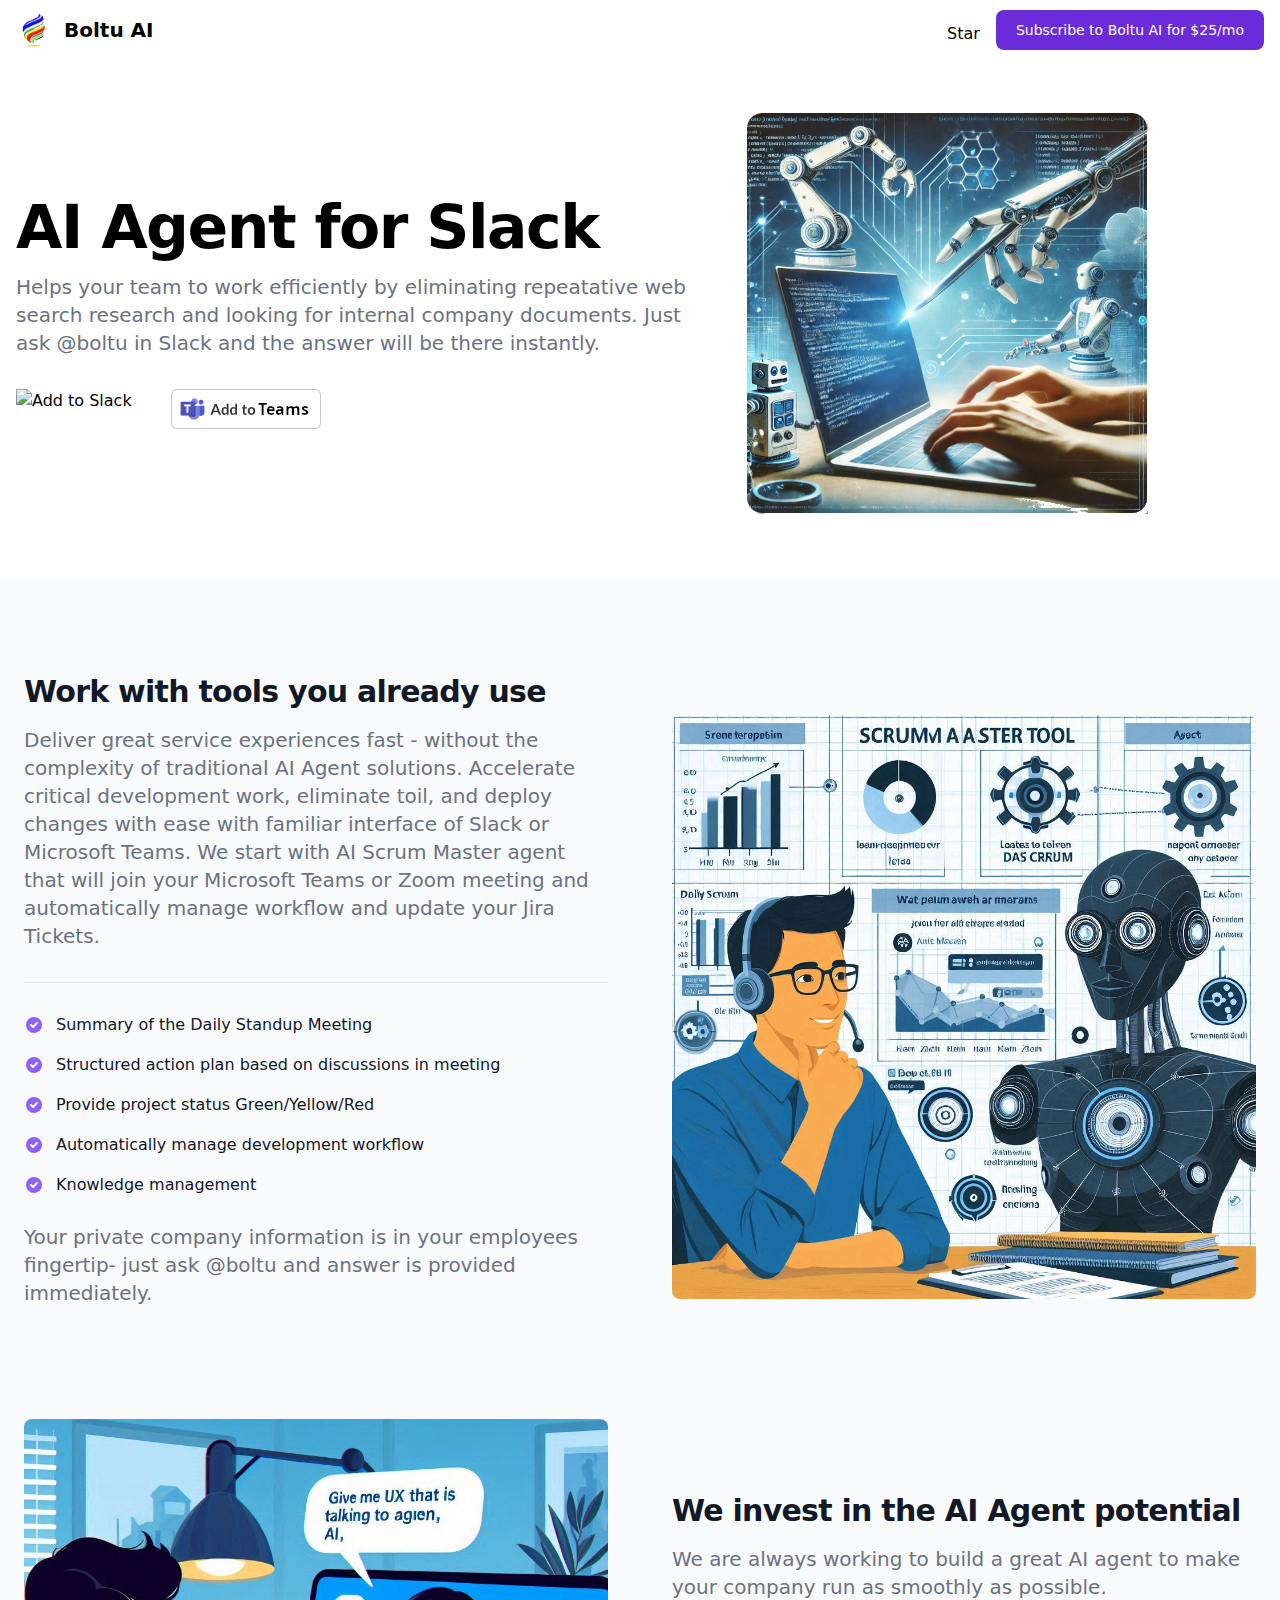
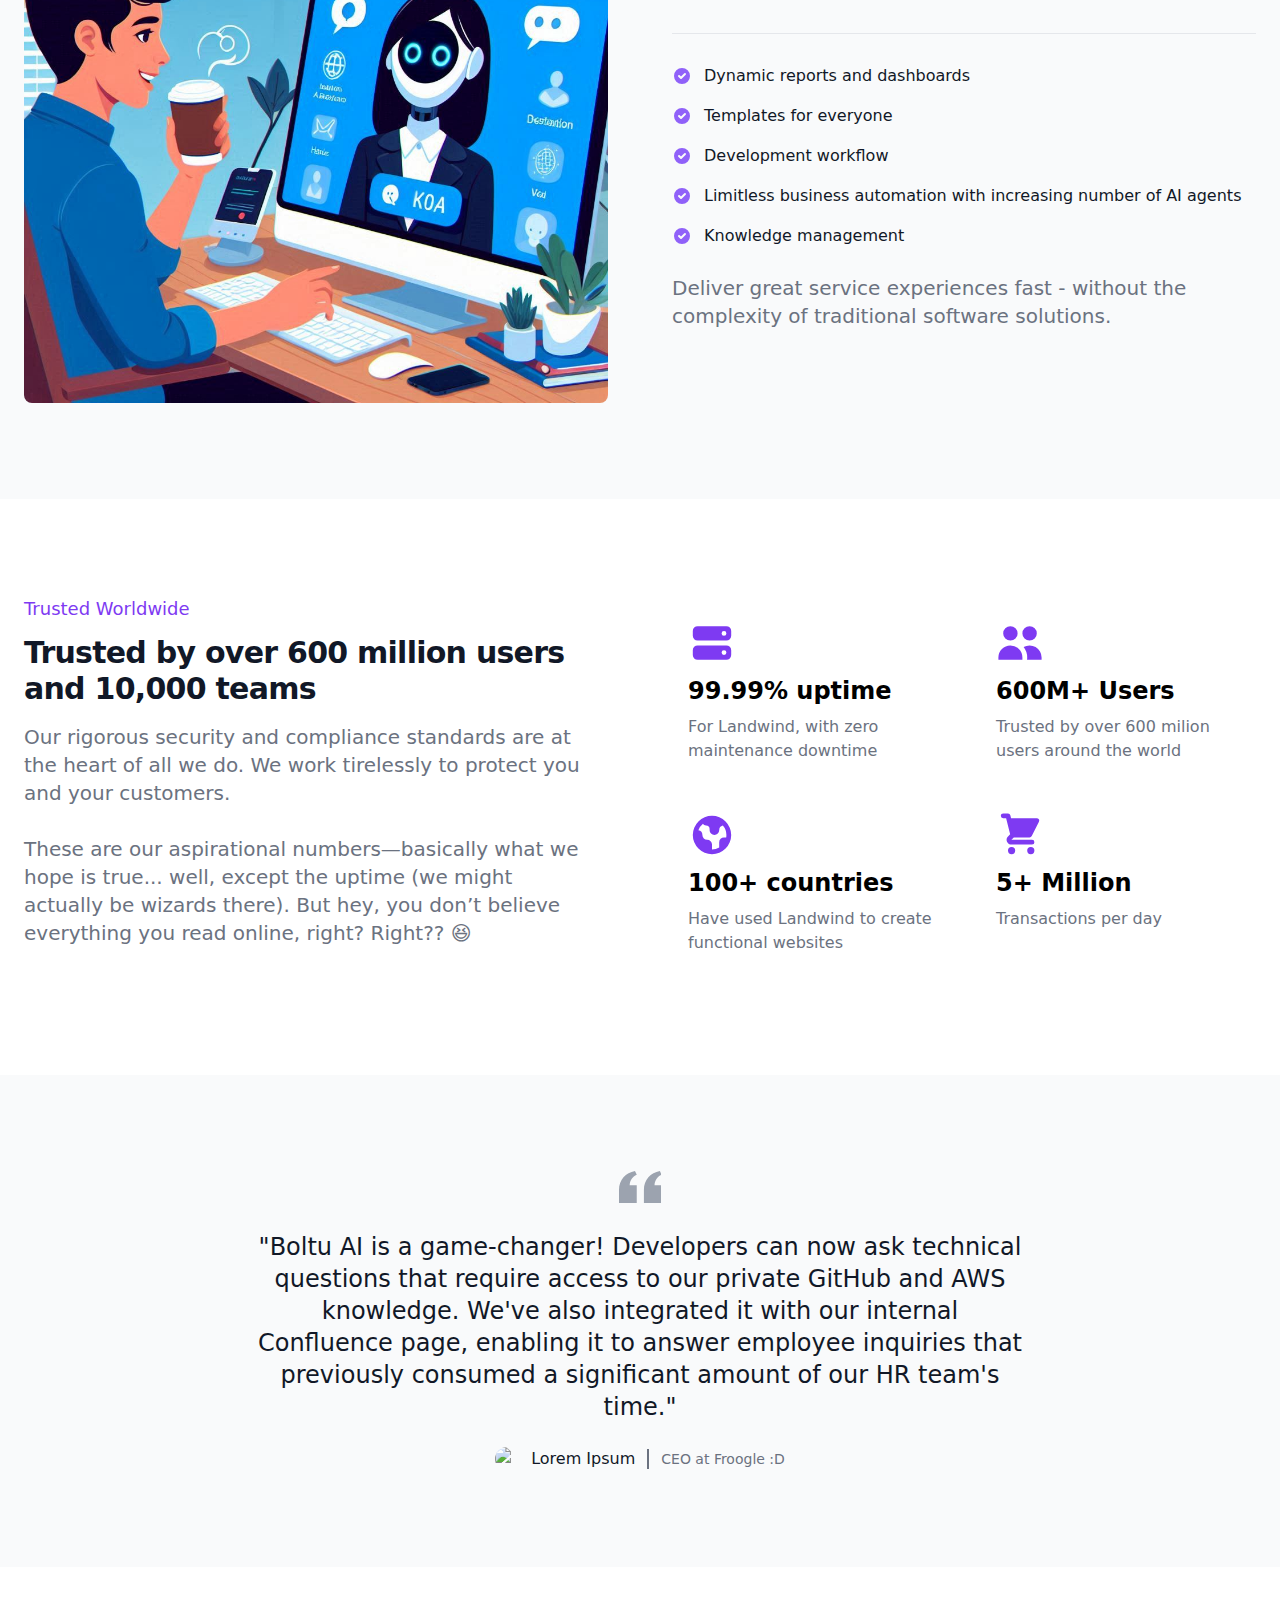
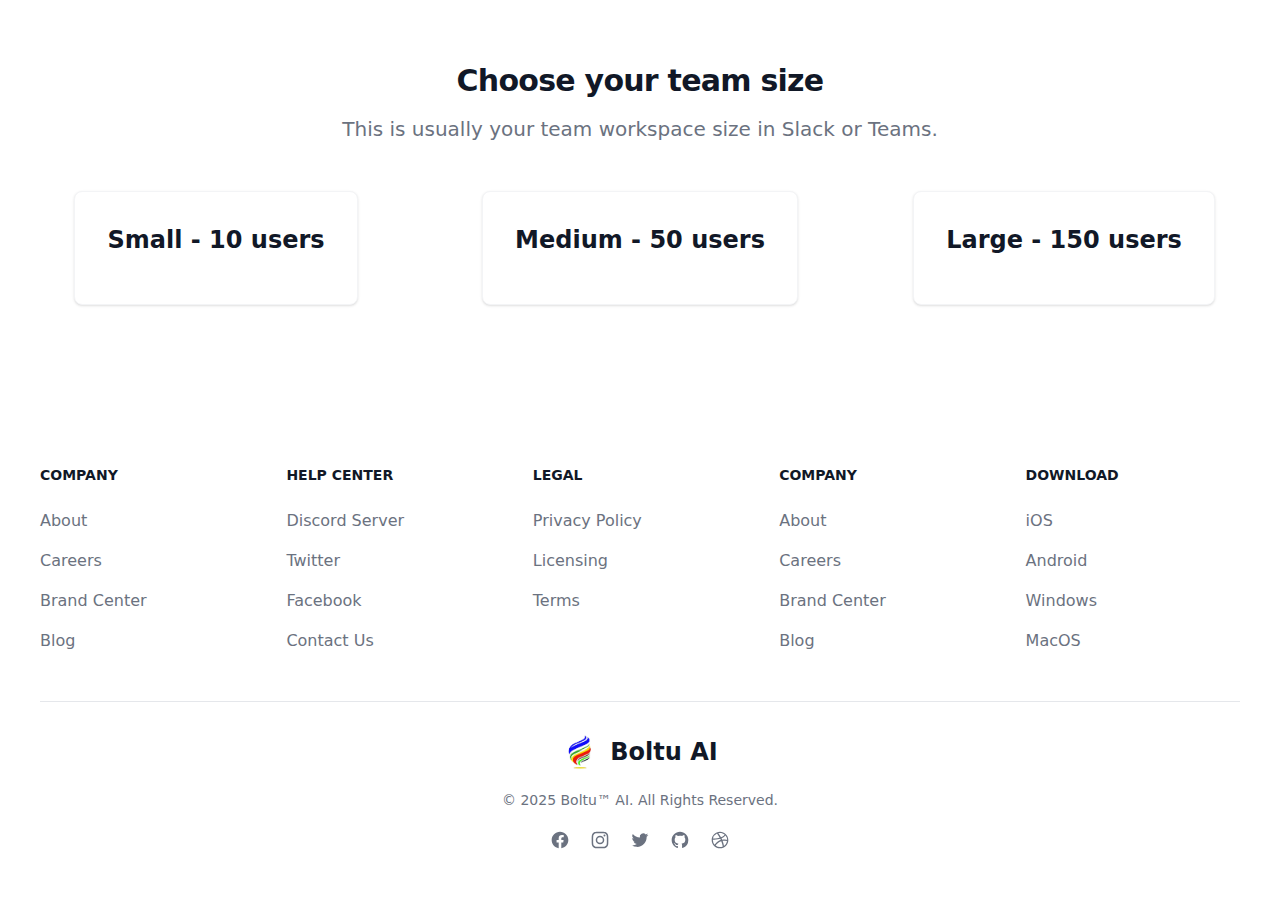
==== commit fd2be910: "Added stripe links" ====
--- a/index.html
+++ b/index.html
@@ -1,5 +1,6 @@
 <!DOCTYPE html>
- <html lang="en">
+<html lang="en">
+
 <head>
     <link rel="canonical" href="https://www.boltu.ai" />
     <meta charset="UTF-8">
@@ -18,7 +19,7 @@
     <!-- Social media share -->
     <meta property="og:title" content=Boltu AI>
     <meta property="og:site_name" content=Boltu AI>
-    <meta property="og:url" content=https://www.boltu.ai/>
+    <meta property="og:url" content=https://www.boltu.ai />
     <meta property="og:description" content=Get started Boltu AI agent for your organization.>
     <meta property="og:type" content="">
     <meta property="og:image" content="https://boltu.ai/images/boltu.jpg">
@@ -36,6 +37,7 @@
     <script async defer src="https://buttons.github.io/buttons.js"></script>
     <link rel="stylesheet" href="css/main.css">
 </head>
+
 <body>
     <header class="fixed w-full">
         <nav class="bg-white border-gray-200 py-2.5 dark:bg-gray-900">
@@ -46,14 +48,30 @@
                 </a>
                 <div class="flex items-center lg:order-2">
                     <div class="hidden mt-2 mr-4 sm:inline-block">
-                        <a class="github-button" href="https://github.com/boltuai/boltu" data-size="large" data-icon="octicon-star" data-show-count="true" aria-label="Star Boltu AI on GitHub">Star</a>
+                        <a class="github-button" href="https://github.com/boltuai/boltu" data-size="large"
+                            data-icon="octicon-star" data-show-count="true"
+                            aria-label="Star Boltu AI on GitHub">Star</a>
                     </div>
                     <!-- <a href="#" class="text-gray-800 dark:text-white hover:bg-gray-50 focus:ring-4 focus:ring-gray-300 font-medium rounded-lg text-sm px-4 lg:px-5 py-2 lg:py-2.5 sm:mr-2 dark:hover:bg-gray-700 focus:outline-none dark:focus:ring-gray-800">Log in</a> -->
-                    <a href="https://app.hubspot.com/payments/9RtZHNfJ?referrer=landingpage" class="text-white bg-purple-700 hover:bg-purple-800 focus:ring-4 focus:ring-purple-300 font-medium rounded-lg text-sm px-4 lg:px-5 py-2 lg:py-2.5 sm:mr-2 lg:mr-0 dark:bg-purple-600 dark:hover:bg-purple-700 focus:outline-none dark:focus:ring-purple-800"> Subscribe to Boltu AI for $25/mo</a>
-                    <button data-collapse-toggle="mobile-menu-2" type="button" class="inline-flex items-center p-2 ml-1 text-sm text-gray-500 rounded-lg lg:hidden hover:bg-gray-100 focus:outline-none focus:ring-2 focus:ring-gray-200 dark:text-gray-400 dark:hover:bg-gray-700 dark:focus:ring-gray-600" aria-controls="mobile-menu-2" aria-expanded="false">
+                    <a href="https://buy.stripe.com/cN24if93UdETgmY288?referrer=landingpage"
+                        class="text-white bg-purple-700 hover:bg-purple-800 focus:ring-4 focus:ring-purple-300 font-medium rounded-lg text-sm px-4 lg:px-5 py-2 lg:py-2.5 sm:mr-2 lg:mr-0 dark:bg-purple-600 dark:hover:bg-purple-700 focus:outline-none dark:focus:ring-purple-800">
+                        Subscribe to Boltu AI for $25/mo</a>
+
+                    <button data-collapse-toggle="mobile-menu-2" type="button"
+                        class="inline-flex items-center p-2 ml-1 text-sm text-gray-500 rounded-lg lg:hidden hover:bg-gray-100 focus:outline-none focus:ring-2 focus:ring-gray-200 dark:text-gray-400 dark:hover:bg-gray-700 dark:focus:ring-gray-600"
+                        aria-controls="mobile-menu-2" aria-expanded="false">
                         <span class="sr-only">Open main menu</span>
-                        <svg class="w-6 h-6" fill="currentColor" viewBox="0 0 20 20" xmlns="http://www.w3.org/2000/svg"><path fill-rule="evenodd" d="M3 5a1 1 0 011-1h12a1 1 0 110 2H4a1 1 0 01-1-1zM3 10a1 1 0 011-1h12a1 1 0 110 2H4a1 1 0 01-1-1zM3 15a1 1 0 011-1h12a1 1 0 110 2H4a1 1 0 01-1-1z" clip-rule="evenodd"></path></svg>
-                        <svg class="hidden w-6 h-6" fill="currentColor" viewBox="0 0 20 20" xmlns="http://www.w3.org/2000/svg"><path fill-rule="evenodd" d="M4.293 4.293a1 1 0 011.414 0L10 8.586l4.293-4.293a1 1 0 111.414 1.414L11.414 10l4.293 4.293a1 1 0 01-1.414 1.414L10 11.414l-4.293 4.293a1 1 0 01-1.414-1.414L8.586 10 4.293 5.707a1 1 0 010-1.414z" clip-rule="evenodd"></path></svg>
+                        <svg class="w-6 h-6" fill="currentColor" viewBox="0 0 20 20" xmlns="http://www.w3.org/2000/svg">
+                            <path fill-rule="evenodd"
+                                d="M3 5a1 1 0 011-1h12a1 1 0 110 2H4a1 1 0 01-1-1zM3 10a1 1 0 011-1h12a1 1 0 110 2H4a1 1 0 01-1-1zM3 15a1 1 0 011-1h12a1 1 0 110 2H4a1 1 0 01-1-1z"
+                                clip-rule="evenodd"></path>
+                        </svg>
+                        <svg class="hidden w-6 h-6" fill="currentColor" viewBox="0 0 20 20"
+                            xmlns="http://www.w3.org/2000/svg">
+                            <path fill-rule="evenodd"
+                                d="M4.293 4.293a1 1 0 011.414 0L10 8.586l4.293-4.293a1 1 0 111.414 1.414L11.414 10l4.293 4.293a1 1 0 01-1.414 1.414L10 11.414l-4.293 4.293a1 1 0 01-1.414-1.414L8.586 10 4.293 5.707a1 1 0 010-1.414z"
+                                clip-rule="evenodd"></path>
+                        </svg>
                     </button>
                 </div>
                 <!-- <div class="items-center justify-between hidden w-full lg:flex lg:w-auto lg:order-1" id="mobile-menu-2">
@@ -86,16 +104,24 @@
     <section class="bg-white dark:bg-gray-900">
         <div class="grid max-w-screen-xl px-4 pt-20 pb-8 mx-auto lg:gap-8 xl:gap-0 lg:py-16 lg:grid-cols-12 lg:pt-28">
             <div class="mr-auto place-self-center lg:col-span-7">
-                <h1 id="header1" class="max-w-2xl mb-4 text-4xl font-extrabold leading-none tracking-tight md:text-5xl xl:text-6xl dark:text-white">AI Agent for Slack</h1>
-                <p class="max-w-2xl mb-6 font-light text-gray-500 lg:mb-8 md:text-lg lg:text-xl dark:text-gray-400">Helps your team to work efficiently by eliminating repeatative web search research and looking for internal company documents. Just ask @boltu in Slack and the answer will be there instantly.</p>
+                <h1 id="header1"
+                    class="max-w-2xl mb-4 text-4xl font-extrabold leading-none tracking-tight md:text-5xl xl:text-6xl dark:text-white">
+                    AI Agent for Slack</h1>
+                <p class="max-w-2xl mb-6 font-light text-gray-500 lg:mb-8 md:text-lg lg:text-xl dark:text-gray-400">
+                    Helps your team to work efficiently by eliminating repeatative web search research and looking for
+                    internal company documents. Just ask @boltu in Slack and the answer will be there instantly.</p>
                 <div class="space-y-4 sm:flex sm:space-y-0 sm:space-x-4">
-                    <a href="https://slack.com/oauth/v2/authorize?client_id=8385624488194.8382802442965&scope=app_mentions:read,assistant:write,channels:history,chat:write,chat:write.public&user_scope="><img alt="Add to Slack" height="40" width="139" src="https://platform.slack-edge.com/img/add_to_slack.png" srcSet="https://platform.slack-edge.com/img/add_to_slack.png 1x, https://platform.slack-edge.com/img/add_to_slack@2x.png 2x" /></a>
-                    <a href="#"><img alt="Add to Teams" height="40" width="150" src="images/add2teams.png"/></a>
+                    <a
+                        href="https://slack.com/oauth/v2/authorize?client_id=8385624488194.8382802442965&scope=app_mentions:read,assistant:write,channels:history,chat:write,chat:write.public&user_scope="><img
+                            alt="Add to Slack" height="40" width="139"
+                            src="https://platform.slack-edge.com/img/add_to_slack.png"
+                            srcSet="https://platform.slack-edge.com/img/add_to_slack.png 1x, https://platform.slack-edge.com/img/add_to_slack@2x.png 2x" /></a>
+                    <a href="#"><img alt="Add to Teams" height="40" width="150" src="images/add2teams.png" /></a>
                 </div>
             </div>
             <div class="hidden lg:mt-0 lg:col-span-5 lg:flex">
                 <img src="./images/hero.png" alt="Boltu AI">
-            </div>                
+            </div>
         </div>
     </section>
     <!-- End block -->
@@ -168,94 +194,170 @@
             <!-- Row -->
             <div class="items-center gap-8 lg:grid lg:grid-cols-2 xl:gap-16">
                 <div class="text-gray-500 sm:text-lg dark:text-gray-400">
-                    <h2 class="mb-4 text-3xl font-extrabold tracking-tight text-gray-900 dark:text-white">Work with tools you already use</h2>
-                    <p class="mb-8 font-light lg:text-xl">Deliver great service experiences fast - without the complexity of traditional AI Agent solutions. Accelerate critical development work, eliminate toil, and deploy changes with ease with familiar interface of Slack or Microsoft Teams.
-                        We start with AI Scrum Master agent that will join your Microsoft Teams or Zoom meeting and automatically manage workflow and update your Jira Tickets.
+                    <h2 class="mb-4 text-3xl font-extrabold tracking-tight text-gray-900 dark:text-white">Work with
+                        tools you already use</h2>
+                    <p class="mb-8 font-light lg:text-xl">Deliver great service experiences fast - without the
+                        complexity of traditional AI Agent solutions. Accelerate critical development work, eliminate
+                        toil, and deploy changes with ease with familiar interface of Slack or Microsoft Teams.
+                        We start with AI Scrum Master agent that will join your Microsoft Teams or Zoom meeting and
+                        automatically manage workflow and update your Jira Tickets.
                     </p>
                     <!-- List -->
                     <ul role="list" class="pt-8 space-y-5 border-t border-gray-200 my-7 dark:border-gray-700">
 
-                        
-                        <li class="flex space-x-3">
-                            <!-- Icon -->
-                            <svg class="flex-shrink-0 w-5 h-5 text-purple-500 dark:text-purple-400" fill="currentColor" viewBox="0 0 20 20" xmlns="http://www.w3.org/2000/svg"><path fill-rule="evenodd" d="M10 18a8 8 0 100-16 8 8 0 000 16zm3.707-9.293a1 1 0 00-1.414-1.414L9 10.586 7.707 9.293a1 1 0 00-1.414 1.414l2 2a1 1 0 001.414 0l4-4z" clip-rule="evenodd"></path></svg>
-                            <span class="text-base font-medium leading-tight text-gray-900 dark:text-white">Summary of the Daily Standup Meeting</span>
-                        </li>
-                        <li class="flex space-x-3">
-                            <!-- Icon -->
-                            <svg class="flex-shrink-0 w-5 h-5 text-purple-500 dark:text-purple-400" fill="currentColor" viewBox="0 0 20 20" xmlns="http://www.w3.org/2000/svg"><path fill-rule="evenodd" d="M10 18a8 8 0 100-16 8 8 0 000 16zm3.707-9.293a1 1 0 00-1.414-1.414L9 10.586 7.707 9.293a1 1 0 00-1.414 1.414l2 2a1 1 0 001.414 0l4-4z" clip-rule="evenodd"></path></svg>
-                            <span class="text-base font-medium leading-tight text-gray-900 dark:text-white">Structured action plan based on discussions in meeting</span>
-                        </li>
-                        <li class="flex space-x-3">
-                            <!-- Icon -->
-                            <svg class="flex-shrink-0 w-5 h-5 text-purple-500 dark:text-purple-400" fill="currentColor" viewBox="0 0 20 20" xmlns="http://www.w3.org/2000/svg"><path fill-rule="evenodd" d="M10 18a8 8 0 100-16 8 8 0 000 16zm3.707-9.293a1 1 0 00-1.414-1.414L9 10.586 7.707 9.293a1 1 0 00-1.414 1.414l2 2a1 1 0 001.414 0l4-4z" clip-rule="evenodd"></path></svg>
-                            <span class="text-base font-medium leading-tight text-gray-900 dark:text-white">Provide project status Green/Yellow/Red</span>
-                        </li>
-                        <li class="flex space-x-3">
-                            <!-- Icon -->
-                            <svg class="flex-shrink-0 w-5 h-5 text-purple-500 dark:text-purple-400" fill="currentColor" viewBox="0 0 20 20" xmlns="http://www.w3.org/2000/svg"><path fill-rule="evenodd" d="M10 18a8 8 0 100-16 8 8 0 000 16zm3.707-9.293a1 1 0 00-1.414-1.414L9 10.586 7.707 9.293a1 1 0 00-1.414 1.414l2 2a1 1 0 001.414 0l4-4z" clip-rule="evenodd"></path></svg>
-                            <span class="text-base font-medium leading-tight text-gray-900 dark:text-white">Automatically manage development workflow</span>
-                        </li>
-                        <li class="flex space-x-3">
-                            <!-- Icon -->
-                            <svg class="flex-shrink-0 w-5 h-5 text-purple-500 dark:text-purple-400" fill="currentColor" viewBox="0 0 20 20" xmlns="http://www.w3.org/2000/svg"><path fill-rule="evenodd" d="M10 18a8 8 0 100-16 8 8 0 000 16zm3.707-9.293a1 1 0 00-1.414-1.414L9 10.586 7.707 9.293a1 1 0 00-1.414 1.414l2 2a1 1 0 001.414 0l4-4z" clip-rule="evenodd"></path></svg>
-                            <span class="text-base font-medium leading-tight text-gray-900 dark:text-white">Knowledge management</span>
+
+                        <li class="flex space-x-3">
+                            <!-- Icon -->
+                            <svg class="flex-shrink-0 w-5 h-5 text-purple-500 dark:text-purple-400" fill="currentColor"
+                                viewBox="0 0 20 20" xmlns="http://www.w3.org/2000/svg">
+                                <path fill-rule="evenodd"
+                                    d="M10 18a8 8 0 100-16 8 8 0 000 16zm3.707-9.293a1 1 0 00-1.414-1.414L9 10.586 7.707 9.293a1 1 0 00-1.414 1.414l2 2a1 1 0 001.414 0l4-4z"
+                                    clip-rule="evenodd"></path>
+                            </svg>
+                            <span class="text-base font-medium leading-tight text-gray-900 dark:text-white">Summary of
+                                the Daily Standup Meeting</span>
+                        </li>
+                        <li class="flex space-x-3">
+                            <!-- Icon -->
+                            <svg class="flex-shrink-0 w-5 h-5 text-purple-500 dark:text-purple-400" fill="currentColor"
+                                viewBox="0 0 20 20" xmlns="http://www.w3.org/2000/svg">
+                                <path fill-rule="evenodd"
+                                    d="M10 18a8 8 0 100-16 8 8 0 000 16zm3.707-9.293a1 1 0 00-1.414-1.414L9 10.586 7.707 9.293a1 1 0 00-1.414 1.414l2 2a1 1 0 001.414 0l4-4z"
+                                    clip-rule="evenodd"></path>
+                            </svg>
+                            <span class="text-base font-medium leading-tight text-gray-900 dark:text-white">Structured
+                                action plan based on discussions in meeting</span>
+                        </li>
+                        <li class="flex space-x-3">
+                            <!-- Icon -->
+                            <svg class="flex-shrink-0 w-5 h-5 text-purple-500 dark:text-purple-400" fill="currentColor"
+                                viewBox="0 0 20 20" xmlns="http://www.w3.org/2000/svg">
+                                <path fill-rule="evenodd"
+                                    d="M10 18a8 8 0 100-16 8 8 0 000 16zm3.707-9.293a1 1 0 00-1.414-1.414L9 10.586 7.707 9.293a1 1 0 00-1.414 1.414l2 2a1 1 0 001.414 0l4-4z"
+                                    clip-rule="evenodd"></path>
+                            </svg>
+                            <span class="text-base font-medium leading-tight text-gray-900 dark:text-white">Provide
+                                project status Green/Yellow/Red</span>
+                        </li>
+                        <li class="flex space-x-3">
+                            <!-- Icon -->
+                            <svg class="flex-shrink-0 w-5 h-5 text-purple-500 dark:text-purple-400" fill="currentColor"
+                                viewBox="0 0 20 20" xmlns="http://www.w3.org/2000/svg">
+                                <path fill-rule="evenodd"
+                                    d="M10 18a8 8 0 100-16 8 8 0 000 16zm3.707-9.293a1 1 0 00-1.414-1.414L9 10.586 7.707 9.293a1 1 0 00-1.414 1.414l2 2a1 1 0 001.414 0l4-4z"
+                                    clip-rule="evenodd"></path>
+                            </svg>
+                            <span
+                                class="text-base font-medium leading-tight text-gray-900 dark:text-white">Automatically
+                                manage development workflow</span>
+                        </li>
+                        <li class="flex space-x-3">
+                            <!-- Icon -->
+                            <svg class="flex-shrink-0 w-5 h-5 text-purple-500 dark:text-purple-400" fill="currentColor"
+                                viewBox="0 0 20 20" xmlns="http://www.w3.org/2000/svg">
+                                <path fill-rule="evenodd"
+                                    d="M10 18a8 8 0 100-16 8 8 0 000 16zm3.707-9.293a1 1 0 00-1.414-1.414L9 10.586 7.707 9.293a1 1 0 00-1.414 1.414l2 2a1 1 0 001.414 0l4-4z"
+                                    clip-rule="evenodd"></path>
+                            </svg>
+                            <span class="text-base font-medium leading-tight text-gray-900 dark:text-white">Knowledge
+                                management</span>
                         </li>
                     </ul>
-                    <p class="mb-8 font-light lg:text-xl">Your private company information is in your employees fingertip- just ask @boltu and answer is provided immediately.</p>
-                </div>
-                <img class="hidden w-full mb-4 rounded-lg lg:mb-0 lg:flex" src="./images/feature-1.jpeg" alt="dashboard feature image">
+                    <p class="mb-8 font-light lg:text-xl">Your private company information is in your employees
+                        fingertip- just ask @boltu and answer is provided immediately.</p>
+                </div>
+                <img class="hidden w-full mb-4 rounded-lg lg:mb-0 lg:flex" src="./images/feature-1.jpeg"
+                    alt="dashboard feature image">
             </div>
             <!-- Row -->
             <div class="items-center gap-8 lg:grid lg:grid-cols-2 xl:gap-16">
-                <img class="hidden w-full mb-4 rounded-lg lg:mb-0 lg:flex" src="./images/feature-2.jpg" alt="Future of AI Agent">
+                <img class="hidden w-full mb-4 rounded-lg lg:mb-0 lg:flex" src="./images/feature-2.jpg"
+                    alt="Future of AI Agent">
                 <div class="text-gray-500 sm:text-lg dark:text-gray-400">
-                    <h2 class="mb-4 text-3xl font-extrabold tracking-tight text-gray-900 dark:text-white">We invest in the AI Agent potential</h2>
-                    <p class="mb-8 font-light lg:text-xl">We are always working to build a great AI agent to make your company run as smoothly as possible.</p>
+                    <h2 class="mb-4 text-3xl font-extrabold tracking-tight text-gray-900 dark:text-white">We invest in
+                        the AI Agent potential</h2>
+                    <p class="mb-8 font-light lg:text-xl">We are always working to build a great AI agent to make your
+                        company run as smoothly as possible.</p>
                     <!-- List -->
                     <ul role="list" class="pt-8 space-y-5 border-t border-gray-200 my-7 dark:border-gray-700">
                         <li class="flex space-x-3">
                             <!-- Icon -->
-                            <svg class="flex-shrink-0 w-5 h-5 text-purple-500 dark:text-purple-400" fill="currentColor" viewBox="0 0 20 20" xmlns="http://www.w3.org/2000/svg"><path fill-rule="evenodd" d="M10 18a8 8 0 100-16 8 8 0 000 16zm3.707-9.293a1 1 0 00-1.414-1.414L9 10.586 7.707 9.293a1 1 0 00-1.414 1.414l2 2a1 1 0 001.414 0l4-4z" clip-rule="evenodd"></path></svg>
-                            <span class="text-base font-medium leading-tight text-gray-900 dark:text-white">Dynamic reports and dashboards</span>
-                        </li>
-                        <li class="flex space-x-3">
-                            <!-- Icon -->
-                            <svg class="flex-shrink-0 w-5 h-5 text-purple-500 dark:text-purple-400" fill="currentColor" viewBox="0 0 20 20" xmlns="http://www.w3.org/2000/svg"><path fill-rule="evenodd" d="M10 18a8 8 0 100-16 8 8 0 000 16zm3.707-9.293a1 1 0 00-1.414-1.414L9 10.586 7.707 9.293a1 1 0 00-1.414 1.414l2 2a1 1 0 001.414 0l4-4z" clip-rule="evenodd"></path></svg>
-                            <span class="text-base font-medium leading-tight text-gray-900 dark:text-white">Templates for everyone</span>
-                        </li>
-                        <li class="flex space-x-3">
-                            <!-- Icon -->
-                            <svg class="flex-shrink-0 w-5 h-5 text-purple-500 dark:text-purple-400" fill="currentColor" viewBox="0 0 20 20" xmlns="http://www.w3.org/2000/svg"><path fill-rule="evenodd" d="M10 18a8 8 0 100-16 8 8 0 000 16zm3.707-9.293a1 1 0 00-1.414-1.414L9 10.586 7.707 9.293a1 1 0 00-1.414 1.414l2 2a1 1 0 001.414 0l4-4z" clip-rule="evenodd"></path></svg>
-                            <span class="text-base font-medium leading-tight text-gray-900 dark:text-white">Development workflow</span>
-                        </li>
-                        <li class="flex space-x-3">
-                            <!-- Icon -->
-                            <svg class="flex-shrink-0 w-5 h-5 text-purple-500 dark:text-purple-400" fill="currentColor" viewBox="0 0 20 20" xmlns="http://www.w3.org/2000/svg"><path fill-rule="evenodd" d="M10 18a8 8 0 100-16 8 8 0 000 16zm3.707-9.293a1 1 0 00-1.414-1.414L9 10.586 7.707 9.293a1 1 0 00-1.414 1.414l2 2a1 1 0 001.414 0l4-4z" clip-rule="evenodd"></path></svg>
-                            <span class="text-base font-medium leading-tight text-gray-900 dark:text-white">Limitless business automation with increasing number of AI agents</span>
-                        </li>
-                        <li class="flex space-x-3">
-                            <!-- Icon -->
-                            <svg class="flex-shrink-0 w-5 h-5 text-purple-500 dark:text-purple-400" fill="currentColor" viewBox="0 0 20 20" xmlns="http://www.w3.org/2000/svg"><path fill-rule="evenodd" d="M10 18a8 8 0 100-16 8 8 0 000 16zm3.707-9.293a1 1 0 00-1.414-1.414L9 10.586 7.707 9.293a1 1 0 00-1.414 1.414l2 2a1 1 0 001.414 0l4-4z" clip-rule="evenodd"></path></svg>
-                            <span class="text-base font-medium leading-tight text-gray-900 dark:text-white">Knowledge management</span>
+                            <svg class="flex-shrink-0 w-5 h-5 text-purple-500 dark:text-purple-400" fill="currentColor"
+                                viewBox="0 0 20 20" xmlns="http://www.w3.org/2000/svg">
+                                <path fill-rule="evenodd"
+                                    d="M10 18a8 8 0 100-16 8 8 0 000 16zm3.707-9.293a1 1 0 00-1.414-1.414L9 10.586 7.707 9.293a1 1 0 00-1.414 1.414l2 2a1 1 0 001.414 0l4-4z"
+                                    clip-rule="evenodd"></path>
+                            </svg>
+                            <span class="text-base font-medium leading-tight text-gray-900 dark:text-white">Dynamic
+                                reports and dashboards</span>
+                        </li>
+                        <li class="flex space-x-3">
+                            <!-- Icon -->
+                            <svg class="flex-shrink-0 w-5 h-5 text-purple-500 dark:text-purple-400" fill="currentColor"
+                                viewBox="0 0 20 20" xmlns="http://www.w3.org/2000/svg">
+                                <path fill-rule="evenodd"
+                                    d="M10 18a8 8 0 100-16 8 8 0 000 16zm3.707-9.293a1 1 0 00-1.414-1.414L9 10.586 7.707 9.293a1 1 0 00-1.414 1.414l2 2a1 1 0 001.414 0l4-4z"
+                                    clip-rule="evenodd"></path>
+                            </svg>
+                            <span class="text-base font-medium leading-tight text-gray-900 dark:text-white">Templates
+                                for everyone</span>
+                        </li>
+                        <li class="flex space-x-3">
+                            <!-- Icon -->
+                            <svg class="flex-shrink-0 w-5 h-5 text-purple-500 dark:text-purple-400" fill="currentColor"
+                                viewBox="0 0 20 20" xmlns="http://www.w3.org/2000/svg">
+                                <path fill-rule="evenodd"
+                                    d="M10 18a8 8 0 100-16 8 8 0 000 16zm3.707-9.293a1 1 0 00-1.414-1.414L9 10.586 7.707 9.293a1 1 0 00-1.414 1.414l2 2a1 1 0 001.414 0l4-4z"
+                                    clip-rule="evenodd"></path>
+                            </svg>
+                            <span class="text-base font-medium leading-tight text-gray-900 dark:text-white">Development
+                                workflow</span>
+                        </li>
+                        <li class="flex space-x-3">
+                            <!-- Icon -->
+                            <svg class="flex-shrink-0 w-5 h-5 text-purple-500 dark:text-purple-400" fill="currentColor"
+                                viewBox="0 0 20 20" xmlns="http://www.w3.org/2000/svg">
+                                <path fill-rule="evenodd"
+                                    d="M10 18a8 8 0 100-16 8 8 0 000 16zm3.707-9.293a1 1 0 00-1.414-1.414L9 10.586 7.707 9.293a1 1 0 00-1.414 1.414l2 2a1 1 0 001.414 0l4-4z"
+                                    clip-rule="evenodd"></path>
+                            </svg>
+                            <span class="text-base font-medium leading-tight text-gray-900 dark:text-white">Limitless
+                                business automation with increasing number of AI agents</span>
+                        </li>
+                        <li class="flex space-x-3">
+                            <!-- Icon -->
+                            <svg class="flex-shrink-0 w-5 h-5 text-purple-500 dark:text-purple-400" fill="currentColor"
+                                viewBox="0 0 20 20" xmlns="http://www.w3.org/2000/svg">
+                                <path fill-rule="evenodd"
+                                    d="M10 18a8 8 0 100-16 8 8 0 000 16zm3.707-9.293a1 1 0 00-1.414-1.414L9 10.586 7.707 9.293a1 1 0 00-1.414 1.414l2 2a1 1 0 001.414 0l4-4z"
+                                    clip-rule="evenodd"></path>
+                            </svg>
+                            <span class="text-base font-medium leading-tight text-gray-900 dark:text-white">Knowledge
+                                management</span>
                         </li>
                     </ul>
-                    <p class="font-light lg:text-xl">Deliver great service experiences fast - without the complexity of traditional software solutions.</p>
-                </div>
-            </div>
-        </div>
-      </section>
+                    <p class="font-light lg:text-xl">Deliver great service experiences fast - without the complexity of
+                        traditional software solutions.</p>
+                </div>
+            </div>
+        </div>
+    </section>
     <!-- End block -->
     <!-- Start block -->
-    <section class="bg-white dark:bg-gray-900">        
-
-        <div class="items-center max-w-screen-xl px-4 py-8 mx-auto lg:grid lg:grid-cols-4 lg:gap-16 xl:gap-24 lg:py-24 lg:px-6">            
+    <section class="bg-white dark:bg-gray-900">
+
+        <div
+            class="items-center max-w-screen-xl px-4 py-8 mx-auto lg:grid lg:grid-cols-4 lg:gap-16 xl:gap-24 lg:py-24 lg:px-6">
             <div class="col-span-2 mb-8">
                 <p class="text-lg font-medium text-purple-600 dark:text-purple-500">Trusted Worldwide</p>
-                <h2 class="mt-3 mb-4 text-3xl font-extrabold tracking-tight text-gray-900 md:text-3xl dark:text-white">Trusted by over 600 million users and 10,000 teams</h2>
-                <p class="font-light text-gray-500 sm:text-xl dark:text-gray-400">Our rigorous security and compliance standards are at the heart of all we do. We work tirelessly to protect you and your customers.
-                  <br /> <br />
-                  These are our aspirational numbers—basically what we hope is true... well, except the uptime (we might actually be wizards there). But hey, you don’t believe everything you read online, right? Right?? 😆
+                <h2 class="mt-3 mb-4 text-3xl font-extrabold tracking-tight text-gray-900 md:text-3xl dark:text-white">
+                    Trusted by over 600 million users and 10,000 teams</h2>
+                <p class="font-light text-gray-500 sm:text-xl dark:text-gray-400">Our rigorous security and compliance
+                    standards are at the heart of all we do. We work tirelessly to protect you and your customers.
+                    <br /> <br />
+                    These are our aspirational numbers—basically what we hope is true... well, except the uptime (we
+                    might actually be wizards there). But hey, you don’t believe everything you read online, right?
+                    Right?? 😆
                 </p>
                 <!-- <div class="pt-6 mt-6 space-y-4 border-t border-gray-200 dark:border-gray-700">
                     <div>
@@ -274,41 +376,73 @@
             </div>
             <div class="col-span-2 space-y-8 md:grid md:grid-cols-2 md:gap-12 md:space-y-0">
                 <div>
-                    <svg class="w-10 h-10 mb-2 text-purple-600 md:w-12 md:h-12 dark:text-purple-500" fill="currentColor" viewBox="0 0 20 20" xmlns="http://www.w3.org/2000/svg"><path fill-rule="evenodd" d="M2 5a2 2 0 012-2h12a2 2 0 012 2v2a2 2 0 01-2 2H4a2 2 0 01-2-2V5zm14 1a1 1 0 11-2 0 1 1 0 012 0zM2 13a2 2 0 012-2h12a2 2 0 012 2v2a2 2 0 01-2 2H4a2 2 0 01-2-2v-2zm14 1a1 1 0 11-2 0 1 1 0 012 0z" clip-rule="evenodd"></path></svg>
+                    <svg class="w-10 h-10 mb-2 text-purple-600 md:w-12 md:h-12 dark:text-purple-500" fill="currentColor"
+                        viewBox="0 0 20 20" xmlns="http://www.w3.org/2000/svg">
+                        <path fill-rule="evenodd"
+                            d="M2 5a2 2 0 012-2h12a2 2 0 012 2v2a2 2 0 01-2 2H4a2 2 0 01-2-2V5zm14 1a1 1 0 11-2 0 1 1 0 012 0zM2 13a2 2 0 012-2h12a2 2 0 012 2v2a2 2 0 01-2 2H4a2 2 0 01-2-2v-2zm14 1a1 1 0 11-2 0 1 1 0 012 0z"
+                            clip-rule="evenodd"></path>
+                    </svg>
                     <h3 class="mb-2 text-2xl font-bold dark:text-white">99.99% uptime</h3>
-                    <p class="font-light text-gray-500 dark:text-gray-400">For Landwind, with zero maintenance downtime</p>
-                </div>
-                <div>
-                    <svg class="w-10 h-10 mb-2 text-purple-600 md:w-12 md:h-12 dark:text-purple-500" fill="currentColor" viewBox="0 0 20 20" xmlns="http://www.w3.org/2000/svg"><path d="M9 6a3 3 0 11-6 0 3 3 0 016 0zM17 6a3 3 0 11-6 0 3 3 0 016 0zM12.93 17c.046-.327.07-.66.07-1a6.97 6.97 0 00-1.5-4.33A5 5 0 0119 16v1h-6.07zM6 11a5 5 0 015 5v1H1v-1a5 5 0 015-5z"></path></svg>
+                    <p class="font-light text-gray-500 dark:text-gray-400">For Landwind, with zero maintenance downtime
+                    </p>
+                </div>
+                <div>
+                    <svg class="w-10 h-10 mb-2 text-purple-600 md:w-12 md:h-12 dark:text-purple-500" fill="currentColor"
+                        viewBox="0 0 20 20" xmlns="http://www.w3.org/2000/svg">
+                        <path
+                            d="M9 6a3 3 0 11-6 0 3 3 0 016 0zM17 6a3 3 0 11-6 0 3 3 0 016 0zM12.93 17c.046-.327.07-.66.07-1a6.97 6.97 0 00-1.5-4.33A5 5 0 0119 16v1h-6.07zM6 11a5 5 0 015 5v1H1v-1a5 5 0 015-5z">
+                        </path>
+                    </svg>
                     <h3 class="mb-2 text-2xl font-bold dark:text-white">600M+ Users</h3>
-                    <p class="font-light text-gray-500 dark:text-gray-400">Trusted by over 600 milion users around the world</p>
-                </div>
-                <div>
-                    <svg class="w-10 h-10 mb-2 text-purple-600 md:w-12 md:h-12 dark:text-purple-500" fill="currentColor" viewBox="0 0 20 20" xmlns="http://www.w3.org/2000/svg"><path fill-rule="evenodd" d="M10 18a8 8 0 100-16 8 8 0 000 16zM4.332 8.027a6.012 6.012 0 011.912-2.706C6.512 5.73 6.974 6 7.5 6A1.5 1.5 0 019 7.5V8a2 2 0 004 0 2 2 0 011.523-1.943A5.977 5.977 0 0116 10c0 .34-.028.675-.083 1H15a2 2 0 00-2 2v2.197A5.973 5.973 0 0110 16v-2a2 2 0 00-2-2 2 2 0 01-2-2 2 2 0 00-1.668-1.973z" clip-rule="evenodd"></path></svg>
+                    <p class="font-light text-gray-500 dark:text-gray-400">Trusted by over 600 milion users around the
+                        world</p>
+                </div>
+                <div>
+                    <svg class="w-10 h-10 mb-2 text-purple-600 md:w-12 md:h-12 dark:text-purple-500" fill="currentColor"
+                        viewBox="0 0 20 20" xmlns="http://www.w3.org/2000/svg">
+                        <path fill-rule="evenodd"
+                            d="M10 18a8 8 0 100-16 8 8 0 000 16zM4.332 8.027a6.012 6.012 0 011.912-2.706C6.512 5.73 6.974 6 7.5 6A1.5 1.5 0 019 7.5V8a2 2 0 004 0 2 2 0 011.523-1.943A5.977 5.977 0 0116 10c0 .34-.028.675-.083 1H15a2 2 0 00-2 2v2.197A5.973 5.973 0 0110 16v-2a2 2 0 00-2-2 2 2 0 01-2-2 2 2 0 00-1.668-1.973z"
+                            clip-rule="evenodd"></path>
+                    </svg>
                     <h3 class="mb-2 text-2xl font-bold dark:text-white">100+ countries</h3>
-                    <p class="font-light text-gray-500 dark:text-gray-400">Have used Landwind to create functional websites</p>
-                </div>
-                <div>
-                    <svg class="w-10 h-10 mb-2 text-purple-600 md:w-12 md:h-12 dark:text-purple-500" fill="currentColor" viewBox="0 0 20 20" xmlns="http://www.w3.org/2000/svg"><path d="M3 1a1 1 0 000 2h1.22l.305 1.222a.997.997 0 00.01.042l1.358 5.43-.893.892C3.74 11.846 4.632 14 6.414 14H15a1 1 0 000-2H6.414l1-1H14a1 1 0 00.894-.553l3-6A1 1 0 0017 3H6.28l-.31-1.243A1 1 0 005 1H3zM16 16.5a1.5 1.5 0 11-3 0 1.5 1.5 0 013 0zM6.5 18a1.5 1.5 0 100-3 1.5 1.5 0 000 3z"></path></svg>
+                    <p class="font-light text-gray-500 dark:text-gray-400">Have used Landwind to create functional
+                        websites</p>
+                </div>
+                <div>
+                    <svg class="w-10 h-10 mb-2 text-purple-600 md:w-12 md:h-12 dark:text-purple-500" fill="currentColor"
+                        viewBox="0 0 20 20" xmlns="http://www.w3.org/2000/svg">
+                        <path
+                            d="M3 1a1 1 0 000 2h1.22l.305 1.222a.997.997 0 00.01.042l1.358 5.43-.893.892C3.74 11.846 4.632 14 6.414 14H15a1 1 0 000-2H6.414l1-1H14a1 1 0 00.894-.553l3-6A1 1 0 0017 3H6.28l-.31-1.243A1 1 0 005 1H3zM16 16.5a1.5 1.5 0 11-3 0 1.5 1.5 0 013 0zM6.5 18a1.5 1.5 0 100-3 1.5 1.5 0 000 3z">
+                        </path>
+                    </svg>
                     <h3 class="mb-2 text-2xl font-bold dark:text-white">5+ Million</h3>
                     <p class="font-light text-gray-500 dark:text-gray-400">Transactions per day</p>
-                </div>                
-            </div>            
-        </div>
-      </section>
+                </div>
+            </div>
+        </div>
+    </section>
     <!-- End block -->
     <!-- Start block -->
     <section class="bg-gray-50 dark:bg-gray-800">
         <div class="max-w-screen-xl px-4 py-8 mx-auto text-center lg:py-24 lg:px-6">
             <figure class="max-w-screen-md mx-auto">
-                <svg class="h-12 mx-auto mb-3 text-gray-400 dark:text-gray-600" viewBox="0 0 24 27" fill="none" xmlns="http://www.w3.org/2000/svg">
-                    <path d="M14.017 18L14.017 10.609C14.017 4.905 17.748 1.039 23 0L23.995 2.151C21.563 3.068 20 5.789 20 8H24V18H14.017ZM0 18V10.609C0 4.905 3.748 1.038 9 0L9.996 2.151C7.563 3.068 6 5.789 6 8H9.983L9.983 18L0 18Z" fill="currentColor"/>
-                </svg> 
+                <svg class="h-12 mx-auto mb-3 text-gray-400 dark:text-gray-600" viewBox="0 0 24 27" fill="none"
+                    xmlns="http://www.w3.org/2000/svg">
+                    <path
+                        d="M14.017 18L14.017 10.609C14.017 4.905 17.748 1.039 23 0L23.995 2.151C21.563 3.068 20 5.789 20 8H24V18H14.017ZM0 18V10.609C0 4.905 3.748 1.038 9 0L9.996 2.151C7.563 3.068 6 5.789 6 8H9.983L9.983 18L0 18Z"
+                        fill="currentColor" />
+                </svg>
                 <blockquote>
-                    <p class="text-xl font-medium text-gray-900 md:text-2xl dark:text-white">"Boltu AI is a game-changer! Developers can now ask technical questions that require access to our private GitHub and AWS knowledge. We've also integrated it with our internal Confluence page, enabling it to answer employee inquiries that previously consumed a significant amount of our HR team's time."</p>
+                    <p class="text-xl font-medium text-gray-900 md:text-2xl dark:text-white">"Boltu AI is a
+                        game-changer! Developers can now ask technical questions that require access to our private
+                        GitHub and AWS knowledge. We've also integrated it with our internal Confluence page, enabling
+                        it to answer employee inquiries that previously consumed a significant amount of our HR team's
+                        time."</p>
                 </blockquote>
                 <figcaption class="flex items-center justify-center mt-6 space-x-3">
-                    <img class="w-6 h-6 rounded-full" src="https://flowbite.s3.amazonaws.com/blocks/marketing-ui/avatars/michael-gouch.png" alt="profile picture">
+                    <img class="w-6 h-6 rounded-full"
+                        src="https://flowbite.s3.amazonaws.com/blocks/marketing-ui/avatars/michael-gouch.png"
+                        alt="profile picture">
                     <div class="flex items-center divide-x-2 divide-gray-500 dark:divide-gray-700">
                         <div class="pr-3 font-medium text-gray-900 dark:text-white">Lorem Ipsum</div>
                         <div class="pl-3 text-sm font-light text-gray-500 dark:text-gray-400">CEO at Froogle :D</div>
@@ -316,130 +450,55 @@
                 </figcaption>
             </figure>
         </div>
-      </section>
+    </section>
     <!-- End block -->
     <!-- Start block -->
     <section class="bg-white dark:bg-gray-900">
         <div class="max-w-screen-xl px-4 py-8 mx-auto lg:py-24 lg:px-6">
             <div class="max-w-screen-md mx-auto mb-8 text-center lg:mb-12">
-                <h2 class="mb-4 text-3xl font-extrabold tracking-tight text-gray-900 dark:text-white">Designed for business teams like yours</h2>
-                <p class="mb-5 font-light text-gray-500 sm:text-xl dark:text-gray-400">Here at Boltu AI we focus on markets where technology, innovation, and capital can unlock long-term value and drive economic growth.</p>
+                <h2 class="mb-4 text-3xl font-extrabold tracking-tight text-gray-900 dark:text-white">Choose your team size</h2>
+                <p class="mb-5 font-light text-gray-500 sm:text-xl dark:text-gray-400">This is usually your team workspace size in Slack or Teams.</p>
             </div>
             <div class="space-y-8 lg:grid lg:grid-cols-3 sm:gap-6 xl:gap-10 lg:space-y-0">
                 <!-- Pricing Card -->
-                <div class="flex flex-col max-w-lg p-6 mx-auto text-center text-gray-900 bg-white border border-gray-100 rounded-lg shadow dark:border-gray-600 xl:p-8 dark:bg-gray-800 dark:text-white">
-                    <h3 class="mb-4 text-2xl font-semibold">Startups</h3>
-                    <p class="font-light text-gray-500 sm:text-lg dark:text-gray-400">Best option for startups.</p>
-                    <div class="flex items-baseline justify-center my-8">
-                        <span class="mr-2 text-5xl font-extrabold">$25</span>
-                        <span class="text-gray-500 dark:text-gray-400">/month</span>
-                    </div>
-                    <!-- List -->
-                    <ul role="list" class="mb-8 space-y-4 text-left">
-                        <li class="flex items-center space-x-3">
-                            <!-- Icon -->
-                            <svg class="flex-shrink-0 w-5 h-5 text-green-500 dark:text-green-400" fill="currentColor" viewBox="0 0 20 20" xmlns="http://www.w3.org/2000/svg"><path fill-rule="evenodd" d="M16.707 5.293a1 1 0 010 1.414l-8 8a1 1 0 01-1.414 0l-4-4a1 1 0 011.414-1.414L8 12.586l7.293-7.293a1 1 0 011.414 0z" clip-rule="evenodd"></path></svg>
-                            <span>Individual configuration</span>
-                        </li>
-                        <li class="flex items-center space-x-3">
-                            <!-- Icon -->
-                            <svg class="flex-shrink-0 w-5 h-5 text-green-500 dark:text-green-400" fill="currentColor" viewBox="0 0 20 20" xmlns="http://www.w3.org/2000/svg"><path fill-rule="evenodd" d="M16.707 5.293a1 1 0 010 1.414l-8 8a1 1 0 01-1.414 0l-4-4a1 1 0 011.414-1.414L8 12.586l7.293-7.293a1 1 0 011.414 0z" clip-rule="evenodd"></path></svg>
-                            <span>No setup, or hidden fees</span>
-                        </li>
-                        <li class="flex items-center space-x-3">
-                            <!-- Icon -->
-                            <svg class="flex-shrink-0 w-5 h-5 text-green-500 dark:text-green-400" fill="currentColor" viewBox="0 0 20 20" xmlns="http://www.w3.org/2000/svg"><path fill-rule="evenodd" d="M16.707 5.293a1 1 0 010 1.414l-8 8a1 1 0 01-1.414 0l-4-4a1 1 0 011.414-1.414L8 12.586l7.293-7.293a1 1 0 011.414 0z" clip-rule="evenodd"></path></svg>
-                            <span>Team size: <span class="font-semibold">10 developers</span></span>
-                        </li>
-                        <li class="flex items-center space-x-3">
-                            <!-- Icon -->
-                            <svg class="flex-shrink-0 w-5 h-5 text-green-500 dark:text-green-400" fill="currentColor" viewBox="0 0 20 20" xmlns="http://www.w3.org/2000/svg"><path fill-rule="evenodd" d="M16.707 5.293a1 1 0 010 1.414l-8 8a1 1 0 01-1.414 0l-4-4a1 1 0 011.414-1.414L8 12.586l7.293-7.293a1 1 0 011.414 0z" clip-rule="evenodd"></path></svg>
-                            <span>Premium support: <span class="font-semibold">6 months</span></span>
-                        </li>
-                        <!-- <li class="flex items-center space-x-3">
-                            <svg class="flex-shrink-0 w-5 h-5 text-green-500 dark:text-green-400" fill="currentColor" viewBox="0 0 20 20" xmlns="http://www.w3.org/2000/svg"><path fill-rule="evenodd" d="M16.707 5.293a1 1 0 010 1.414l-8 8a1 1 0 01-1.414 0l-4-4a1 1 0 011.414-1.414L8 12.586l7.293-7.293a1 1 0 011.414 0z" clip-rule="evenodd"></path></svg>
-                            <span>Free updates: <span class="font-semibold">6 months</span></span>
-                        </li> -->
-                    </ul>
-                    <a href="https://app.hubspot.com/payments/9RtZHNfJ?referrer=pricing-on-langingpage" class="text-white bg-purple-600 hover:bg-purple-700 focus:ring-4 focus:ring-purple-200 font-medium rounded-lg text-sm px-5 py-2.5 text-center dark:text-white  dark:focus:ring-purple-900">Get started</a>
+                <div
+                    class="flex flex-col max-w-lg p-6 mx-auto text-center text-gray-900 bg-white border border-gray-100 rounded-lg shadow dark:border-gray-600 xl:p-8 dark:bg-gray-800 dark:text-white">
+                    <h3 class="mb-4 text-2xl font-semibold">Small - 10 users</h3>
+                    
+                    <script async src="https://js.stripe.com/v3/buy-button.js">
+                    </script>
+
+                    <stripe-buy-button buy-button-id="buy_btn_1QxaMdAkSNTfAjZX9GexsvDF"
+                        publishable-key="pk_live_51QmO7QAkSNTfAjZXzEqGfizz1dOtM8vDrnS04f3i3BYDqtMo6L5DLcRQBdrniTUr8y06tlKQLc0wPTZIgep2REGx00f9cBQvYW">
+                    </stripe-buy-button>
                 </div>
                 <!-- Pricing Card -->
-                <div class="flex flex-col max-w-lg p-6 mx-auto text-center text-gray-900 bg-white border border-gray-100 rounded-lg shadow dark:border-gray-600 xl:p-8 dark:bg-gray-800 dark:text-white">
-                    <h3 class="mb-4 text-2xl font-semibold">Company</h3>
-                    <p class="font-light text-gray-500 sm:text-lg dark:text-gray-400">Relevant for multiple users.</p>
-                    <div class="flex items-baseline justify-center my-8">
-                        <span class="mr-2 text-5xl font-extrabold">$100</span>
-                        <span class="text-gray-500 dark:text-gray-400" dark:text-gray-400>/month</span>
-                    </div>
-                    <!-- List -->
-                    <ul role="list" class="mb-8 space-y-4 text-left">
-                        <li class="flex items-center space-x-3">
-                            <!-- Icon -->
-                            <svg class="flex-shrink-0 w-5 h-5 text-green-500 dark:text-green-400" fill="currentColor" viewBox="0 0 20 20" xmlns="http://www.w3.org/2000/svg"><path fill-rule="evenodd" d="M16.707 5.293a1 1 0 010 1.414l-8 8a1 1 0 01-1.414 0l-4-4a1 1 0 011.414-1.414L8 12.586l7.293-7.293a1 1 0 011.414 0z" clip-rule="evenodd"></path></svg>
-                            <span>Individual configuration</span>
-                        </li>
-                        <li class="flex items-center space-x-3">
-                            <!-- Icon -->
-                            <svg class="flex-shrink-0 w-5 h-5 text-green-500 dark:text-green-400" fill="currentColor" viewBox="0 0 20 20" xmlns="http://www.w3.org/2000/svg"><path fill-rule="evenodd" d="M16.707 5.293a1 1 0 010 1.414l-8 8a1 1 0 01-1.414 0l-4-4a1 1 0 011.414-1.414L8 12.586l7.293-7.293a1 1 0 011.414 0z" clip-rule="evenodd"></path></svg>
-                            <span>No setup, or hidden fees</span>
-                        </li>
-                        <li class="flex items-center space-x-3">
-                            <!-- Icon -->
-                            <svg class="flex-shrink-0 w-5 h-5 text-green-500 dark:text-green-400" fill="currentColor" viewBox="0 0 20 20" xmlns="http://www.w3.org/2000/svg"><path fill-rule="evenodd" d="M16.707 5.293a1 1 0 010 1.414l-8 8a1 1 0 01-1.414 0l-4-4a1 1 0 011.414-1.414L8 12.586l7.293-7.293a1 1 0 011.414 0z" clip-rule="evenodd"></path></svg>
-                            <span>Team size: <span class="font-semibold">11-99 developers</span></span>
-                        </li>
-                        <li class="flex items-center space-x-3">
-                            <!-- Icon -->
-                            <svg class="flex-shrink-0 w-5 h-5 text-green-500 dark:text-green-400" fill="currentColor" viewBox="0 0 20 20" xmlns="http://www.w3.org/2000/svg"><path fill-rule="evenodd" d="M16.707 5.293a1 1 0 010 1.414l-8 8a1 1 0 01-1.414 0l-4-4a1 1 0 011.414-1.414L8 12.586l7.293-7.293a1 1 0 011.414 0z" clip-rule="evenodd"></path></svg>
-                            <span>Premium support: <span class="font-semibold">24 months</span></span>
-                        </li>
-                        <!-- <li class="flex items-center space-x-3">
-                            <svg class="flex-shrink-0 w-5 h-5 text-green-500 dark:text-green-400" fill="currentColor" viewBox="0 0 20 20" xmlns="http://www.w3.org/2000/svg"><path fill-rule="evenodd" d="M16.707 5.293a1 1 0 010 1.414l-8 8a1 1 0 01-1.414 0l-4-4a1 1 0 011.414-1.414L8 12.586l7.293-7.293a1 1 0 011.414 0z" clip-rule="evenodd"></path></svg>
-                            <span>Free updates: <span class="font-semibold">24 months</span></span>
-                        </li> -->
-                    </ul>
-                    <button href="#" class="text-white bg-purple-600 hover:bg-purple-700 focus:ring-4 focus:ring-purple-200 font-medium rounded-lg text-sm px-5 py-2.5 text-center dark:text-white  dark:focus:ring-purple-900">Coming soon</button>
+
+                <div
+                    class="flex flex-col max-w-lg p-6 mx-auto text-center text-gray-900 bg-white border border-gray-100 rounded-lg shadow dark:border-gray-600 xl:p-8 dark:bg-gray-800 dark:text-white">
+                    <h3 class="mb-4 text-2xl font-semibold">Medium - 50 users</h3>
+
+                    <script async src="https://js.stripe.com/v3/buy-button.js">
+                    </script>
+
+                    <stripe-buy-button buy-button-id="buy_btn_1QxciWAkSNTfAjZXtoUKfh5A"
+                        publishable-key="pk_live_51QmO7QAkSNTfAjZXzEqGfizz1dOtM8vDrnS04f3i3BYDqtMo6L5DLcRQBdrniTUr8y06tlKQLc0wPTZIgep2REGx00f9cBQvYW">
+                    </stripe-buy-button>
                 </div>
                 <!-- Pricing Card -->
-                <div class="flex flex-col max-w-lg p-6 mx-auto text-center text-gray-900 bg-white border border-gray-100 rounded-lg shadow dark:border-gray-600 xl:p-8 dark:bg-gray-800 dark:text-white">
-                    <h3 class="mb-4 text-2xl font-semibold">Enterprise</h3>
-                    <p class="font-light text-gray-500 sm:text-lg dark:text-gray-400">Best for large scale usage.</p>
-                    <div class="flex items-baseline justify-center my-8">
-                        <span class="mr-2 text-5xl font-extrabold">$500</span>
-                        <span class="text-gray-500 dark:text-gray-400">/month</span>
-                    </div>
-                    <!-- List -->
-                    <ul role="list" class="mb-8 space-y-4 text-left">
-                        <li class="flex items-center space-x-3">
-                            <!-- Icon -->
-                            <svg class="flex-shrink-0 w-5 h-5 text-green-500 dark:text-green-400" fill="currentColor" viewBox="0 0 20 20" xmlns="http://www.w3.org/2000/svg"><path fill-rule="evenodd" d="M16.707 5.293a1 1 0 010 1.414l-8 8a1 1 0 01-1.414 0l-4-4a1 1 0 011.414-1.414L8 12.586l7.293-7.293a1 1 0 011.414 0z" clip-rule="evenodd"></path></svg>
-                            <span>Individual configuration</span>
-                        </li>
-                        <li class="flex items-center space-x-3">
-                            <!-- Icon -->
-                            <svg class="flex-shrink-0 w-5 h-5 text-green-500 dark:text-green-400" fill="currentColor" viewBox="0 0 20 20" xmlns="http://www.w3.org/2000/svg"><path fill-rule="evenodd" d="M16.707 5.293a1 1 0 010 1.414l-8 8a1 1 0 01-1.414 0l-4-4a1 1 0 011.414-1.414L8 12.586l7.293-7.293a1 1 0 011.414 0z" clip-rule="evenodd"></path></svg>
-                            <span>No setup, or hidden fees</span>
-                        </li>
-                        <li class="flex items-center space-x-3">
-                            <!-- Icon -->
-                            <svg class="flex-shrink-0 w-5 h-5 text-green-500 dark:text-green-400" fill="currentColor" viewBox="0 0 20 20" xmlns="http://www.w3.org/2000/svg"><path fill-rule="evenodd" d="M16.707 5.293a1 1 0 010 1.414l-8 8a1 1 0 01-1.414 0l-4-4a1 1 0 011.414-1.414L8 12.586l7.293-7.293a1 1 0 011.414 0z" clip-rule="evenodd"></path></svg>
-                            <span>Team size: <span class="font-semibold">100+ developers</span></span>
-                        </li>
-                        <li class="flex items-center space-x-3">
-                            <!-- Icon -->
-                            <svg class="flex-shrink-0 w-5 h-5 text-green-500 dark:text-green-400" fill="currentColor" viewBox="0 0 20 20" xmlns="http://www.w3.org/2000/svg"><path fill-rule="evenodd" d="M16.707 5.293a1 1 0 010 1.414l-8 8a1 1 0 01-1.414 0l-4-4a1 1 0 011.414-1.414L8 12.586l7.293-7.293a1 1 0 011.414 0z" clip-rule="evenodd"></path></svg>
-                            <span>Premium support: <span class="font-semibold">36 months</span></span>
-                        </li>
-                        <!-- <li class="flex items-center space-x-3">
-                            <svg class="flex-shrink-0 w-5 h-5 text-green-500 dark:text-green-400" fill="currentColor" viewBox="0 0 20 20" xmlns="http://www.w3.org/2000/svg"><path fill-rule="evenodd" d="M16.707 5.293a1 1 0 010 1.414l-8 8a1 1 0 01-1.414 0l-4-4a1 1 0 011.414-1.414L8 12.586l7.293-7.293a1 1 0 011.414 0z" clip-rule="evenodd"></path></svg>
-                            <span>Free updates: <span class="font-semibold">36 months</span></span>
-                        </li> -->
-                    </ul>
-                    <button href="#" class="github-button text-white bg-purple-600 hover:bg-purple-700 focus:ring-4 focus:ring-purple-200 font-medium rounded-lg text-sm px-5 py-2.5 text-center dark:text-white dark:focus:ring-purple-900 disabled">Coming soon</button>
-                </div>
-            </div>
-        </div>
-      </section>
+                <div
+                    class="flex flex-col max-w-lg p-6 mx-auto text-center text-gray-900 bg-white border border-gray-100 rounded-lg shadow dark:border-gray-600 xl:p-8 dark:bg-gray-800 dark:text-white">
+                    <h3 class="mb-4 text-2xl font-semibold">Large - 150 users</h3>
+                    <script async src="https://js.stripe.com/v3/buy-button.js">
+                    </script>
+
+                    <stripe-buy-button buy-button-id="buy_btn_1QxcmSAkSNTfAjZXF1YPKFlc"
+                        publishable-key="pk_live_51QmO7QAkSNTfAjZXzEqGfizz1dOtM8vDrnS04f3i3BYDqtMo6L5DLcRQBdrniTUr8y06tlKQLc0wPTZIgep2REGx00f9cBQvYW">
+                    </stripe-buy-button>
+                </div>
+            </div>
+        </div>
+    </section>
     <!-- End block -->
     <!-- Start FAQ block -->
     <!-- <section class="bg-white dark:bg-gray-900">
@@ -511,15 +570,19 @@
     </section> -->
     <!-- End block -->
     <!-- Start block -->
-    <section class="bg-gray-50 dark:bg-gray-800">
+    <!-- <section class="bg-gray-50 dark:bg-gray-800">
         <div class="max-w-screen-xl px-4 py-8 mx-auto lg:py-16 lg:px-6">
             <div class="max-w-screen-sm mx-auto text-center">
-                <h2 class="mb-4 text-3xl font-extrabold leading-tight tracking-tight text-gray-900 dark:text-white">Start your free trial today</h2>
-                <p class="mb-6 font-light text-gray-500 dark:text-gray-400 md:text-lg">Try Boltu AI Platform for 21 days.</p>
-                <a href="https://app.hubspot.com/payments/9RtZHNfJ?referrer=landingpage" class="text-white bg-purple-700 hover:bg-purple-800 focus:ring-4 focus:ring-purple-300 font-medium rounded-lg text-sm px-5 py-2.5 mr-2 mb-2 dark:bg-purple-600 dark:hover:bg-purple-700 focus:outline-none dark:focus:ring-purple-800">Free trial for 21 days</a>
-            </div>
-        </div>
-    </section>
+                <h2 class="mb-4 text-3xl font-extrabold leading-tight tracking-tight text-gray-900 dark:text-white">
+                    Start your free trial today</h2>
+                <p class="mb-6 font-light text-gray-500 dark:text-gray-400 md:text-lg">Try Boltu AI Platform for 21
+                    days.</p>
+                <a href="https://app.hubspot.com/payments/9RtZHNfJ?referrer=landingpage"
+                    class="text-white bg-purple-700 hover:bg-purple-800 focus:ring-4 focus:ring-purple-300 font-medium rounded-lg text-sm px-5 py-2.5 mr-2 mb-2 dark:bg-purple-600 dark:hover:bg-purple-700 focus:outline-none dark:focus:ring-purple-800">Free
+                    trial for 21 days</a>
+            </div>
+        </div>
+    </section> -->
     <!-- End block -->
     <footer class="bg-white dark:bg-gray-800">
         <div class="max-w-screen-xl p-4 py-6 mx-auto lg:py-16 md:p-8 lg:p-10">
@@ -609,36 +672,57 @@
             </div>
             <hr class="my-6 border-gray-200 sm:mx-auto dark:border-gray-700 lg:my-8">
             <div class="text-center">
-                <a href="#" class="flex items-center justify-center mb-5 text-2xl font-semibold text-gray-900 dark:text-white">
+                <a href="#"
+                    class="flex items-center justify-center mb-5 text-2xl font-semibold text-gray-900 dark:text-white">
                     <img src="./images/boltu.jpg" class="h-6 mr-3 sm:h-9" alt="Boltu Logo" />
-                    Boltu AI    
+                    Boltu AI
                 </a>
-                <span class="block text-sm text-center text-gray-500 dark:text-gray-400">© 2025 Boltu™ AI. All Rights Reserved.
+                <span class="block text-sm text-center text-gray-500 dark:text-gray-400">© 2025 Boltu™ AI. All Rights
+                    Reserved.
                 </span>
                 <ul class="flex justify-center mt-5 space-x-5">
                     <li>
                         <a href="#" class="text-gray-500 hover:text-gray-900 dark:hover:text-white dark:text-gray-400">
-                            <svg class="w-5 h-5" fill="currentColor" viewBox="0 0 24 24" aria-hidden="true"><path fill-rule="evenodd" d="M22 12c0-5.523-4.477-10-10-10S2 6.477 2 12c0 4.991 3.657 9.128 8.438 9.878v-6.987h-2.54V12h2.54V9.797c0-2.506 1.492-3.89 3.777-3.89 1.094 0 2.238.195 2.238.195v2.46h-1.26c-1.243 0-1.63.771-1.63 1.562V12h2.773l-.443 2.89h-2.33v6.988C18.343 21.128 22 16.991 22 12z" clip-rule="evenodd" /></svg>
+                            <svg class="w-5 h-5" fill="currentColor" viewBox="0 0 24 24" aria-hidden="true">
+                                <path fill-rule="evenodd"
+                                    d="M22 12c0-5.523-4.477-10-10-10S2 6.477 2 12c0 4.991 3.657 9.128 8.438 9.878v-6.987h-2.54V12h2.54V9.797c0-2.506 1.492-3.89 3.777-3.89 1.094 0 2.238.195 2.238.195v2.46h-1.26c-1.243 0-1.63.771-1.63 1.562V12h2.773l-.443 2.89h-2.33v6.988C18.343 21.128 22 16.991 22 12z"
+                                    clip-rule="evenodd" />
+                            </svg>
                         </a>
                     </li>
                     <li>
                         <a href="#" class="text-gray-500 hover:text-gray-900 dark:hover:text-white dark:text-gray-400">
-                            <svg class="w-5 h-5" fill="currentColor" viewBox="0 0 24 24" aria-hidden="true"><path fill-rule="evenodd" d="M12.315 2c2.43 0 2.784.013 3.808.06 1.064.049 1.791.218 2.427.465a4.902 4.902 0 011.772 1.153 4.902 4.902 0 011.153 1.772c.247.636.416 1.363.465 2.427.048 1.067.06 1.407.06 4.123v.08c0 2.643-.012 2.987-.06 4.043-.049 1.064-.218 1.791-.465 2.427a4.902 4.902 0 01-1.153 1.772 4.902 4.902 0 01-1.772 1.153c-.636.247-1.363.416-2.427.465-1.067.048-1.407.06-4.123.06h-.08c-2.643 0-2.987-.012-4.043-.06-1.064-.049-1.791-.218-2.427-.465a4.902 4.902 0 01-1.772-1.153 4.902 4.902 0 01-1.153-1.772c-.247-.636-.416-1.363-.465-2.427-.047-1.024-.06-1.379-.06-3.808v-.63c0-2.43.013-2.784.06-3.808.049-1.064.218-1.791.465-2.427a4.902 4.902 0 011.153-1.772A4.902 4.902 0 015.45 2.525c.636-.247 1.363-.416 2.427-.465C8.901 2.013 9.256 2 11.685 2h.63zm-.081 1.802h-.468c-2.456 0-2.784.011-3.807.058-.975.045-1.504.207-1.857.344-.467.182-.8.398-1.15.748-.35.35-.566.683-.748 1.15-.137.353-.3.882-.344 1.857-.047 1.023-.058 1.351-.058 3.807v.468c0 2.456.011 2.784.058 3.807.045.975.207 1.504.344 1.857.182.466.399.8.748 1.15.35.35.683.566 1.15.748.353.137.882.3 1.857.344 1.054.048 1.37.058 4.041.058h.08c2.597 0 2.917-.01 3.96-.058.976-.045 1.505-.207 1.858-.344.466-.182.8-.398 1.15-.748.35-.35.566-.683.748-1.15.137-.353.3-.882.344-1.857.048-1.055.058-1.37.058-4.041v-.08c0-2.597-.01-2.917-.058-3.96-.045-.976-.207-1.505-.344-1.858a3.097 3.097 0 00-.748-1.15 3.098 3.098 0 00-1.15-.748c-.353-.137-.882-.3-1.857-.344-1.023-.047-1.351-.058-3.807-.058zM12 6.865a5.135 5.135 0 110 10.27 5.135 5.135 0 010-10.27zm0 1.802a3.333 3.333 0 100 6.666 3.333 3.333 0 000-6.666zm5.338-3.205a1.2 1.2 0 110 2.4 1.2 1.2 0 010-2.4z" clip-rule="evenodd" /></svg>
+                            <svg class="w-5 h-5" fill="currentColor" viewBox="0 0 24 24" aria-hidden="true">
+                                <path fill-rule="evenodd"
+                                    d="M12.315 2c2.43 0 2.784.013 3.808.06 1.064.049 1.791.218 2.427.465a4.902 4.902 0 011.772 1.153 4.902 4.902 0 011.153 1.772c.247.636.416 1.363.465 2.427.048 1.067.06 1.407.06 4.123v.08c0 2.643-.012 2.987-.06 4.043-.049 1.064-.218 1.791-.465 2.427a4.902 4.902 0 01-1.153 1.772 4.902 4.902 0 01-1.772 1.153c-.636.247-1.363.416-2.427.465-1.067.048-1.407.06-4.123.06h-.08c-2.643 0-2.987-.012-4.043-.06-1.064-.049-1.791-.218-2.427-.465a4.902 4.902 0 01-1.772-1.153 4.902 4.902 0 01-1.153-1.772c-.247-.636-.416-1.363-.465-2.427-.047-1.024-.06-1.379-.06-3.808v-.63c0-2.43.013-2.784.06-3.808.049-1.064.218-1.791.465-2.427a4.902 4.902 0 011.153-1.772A4.902 4.902 0 015.45 2.525c.636-.247 1.363-.416 2.427-.465C8.901 2.013 9.256 2 11.685 2h.63zm-.081 1.802h-.468c-2.456 0-2.784.011-3.807.058-.975.045-1.504.207-1.857.344-.467.182-.8.398-1.15.748-.35.35-.566.683-.748 1.15-.137.353-.3.882-.344 1.857-.047 1.023-.058 1.351-.058 3.807v.468c0 2.456.011 2.784.058 3.807.045.975.207 1.504.344 1.857.182.466.399.8.748 1.15.35.35.683.566 1.15.748.353.137.882.3 1.857.344 1.054.048 1.37.058 4.041.058h.08c2.597 0 2.917-.01 3.96-.058.976-.045 1.505-.207 1.858-.344.466-.182.8-.398 1.15-.748.35-.35.566-.683.748-1.15.137-.353.3-.882.344-1.857.048-1.055.058-1.37.058-4.041v-.08c0-2.597-.01-2.917-.058-3.96-.045-.976-.207-1.505-.344-1.858a3.097 3.097 0 00-.748-1.15 3.098 3.098 0 00-1.15-.748c-.353-.137-.882-.3-1.857-.344-1.023-.047-1.351-.058-3.807-.058zM12 6.865a5.135 5.135 0 110 10.27 5.135 5.135 0 010-10.27zm0 1.802a3.333 3.333 0 100 6.666 3.333 3.333 0 000-6.666zm5.338-3.205a1.2 1.2 0 110 2.4 1.2 1.2 0 010-2.4z"
+                                    clip-rule="evenodd" />
+                            </svg>
                         </a>
                     </li>
                     <li>
                         <a href="#" class="text-gray-500 hover:text-gray-900 dark:hover:text-white dark:text-gray-400">
-                            <svg class="w-5 h-5" fill="currentColor" viewBox="0 0 24 24" aria-hidden="true"><path d="M8.29 20.251c7.547 0 11.675-6.253 11.675-11.675 0-.178 0-.355-.012-.53A8.348 8.348 0 0022 5.92a8.19 8.19 0 01-2.357.646 4.118 4.118 0 001.804-2.27 8.224 8.224 0 01-2.605.996 4.107 4.107 0 00-6.993 3.743 11.65 11.65 0 01-8.457-4.287 4.106 4.106 0 001.27 5.477A4.072 4.072 0 012.8 9.713v.052a4.105 4.105 0 003.292 4.022 4.095 4.095 0 01-1.853.07 4.108 4.108 0 003.834 2.85A8.233 8.233 0 012 18.407a11.616 11.616 0 006.29 1.84" /></svg>
+                            <svg class="w-5 h-5" fill="currentColor" viewBox="0 0 24 24" aria-hidden="true">
+                                <path
+                                    d="M8.29 20.251c7.547 0 11.675-6.253 11.675-11.675 0-.178 0-.355-.012-.53A8.348 8.348 0 0022 5.92a8.19 8.19 0 01-2.357.646 4.118 4.118 0 001.804-2.27 8.224 8.224 0 01-2.605.996 4.107 4.107 0 00-6.993 3.743 11.65 11.65 0 01-8.457-4.287 4.106 4.106 0 001.27 5.477A4.072 4.072 0 012.8 9.713v.052a4.105 4.105 0 003.292 4.022 4.095 4.095 0 01-1.853.07 4.108 4.108 0 003.834 2.85A8.233 8.233 0 012 18.407a11.616 11.616 0 006.29 1.84" />
+                            </svg>
                         </a>
                     </li>
                     <li>
                         <a href="#" class="text-gray-500 hover:text-gray-900 dark:hover:text-white dark:text-gray-400">
-                            <svg class="w-5 h-5" fill="currentColor" viewBox="0 0 24 24" aria-hidden="true"><path fill-rule="evenodd" d="M12 2C6.477 2 2 6.484 2 12.017c0 4.425 2.865 8.18 6.839 9.504.5.092.682-.217.682-.483 0-.237-.008-.868-.013-1.703-2.782.605-3.369-1.343-3.369-1.343-.454-1.158-1.11-1.466-1.11-1.466-.908-.62.069-.608.069-.608 1.003.07 1.531 1.032 1.531 1.032.892 1.53 2.341 1.088 2.91.832.092-.647.35-1.088.636-1.338-2.22-.253-4.555-1.113-4.555-4.951 0-1.093.39-1.988 1.029-2.688-.103-.253-.446-1.272.098-2.65 0 0 .84-.27 2.75 1.026A9.564 9.564 0 0112 6.844c.85.004 1.705.115 2.504.337 1.909-1.296 2.747-1.027 2.747-1.027.546 1.379.202 2.398.1 2.651.64.7 1.028 1.595 1.028 2.688 0 3.848-2.339 4.695-4.566 4.943.359.309.678.92.678 1.855 0 1.338-.012 2.419-.012 2.747 0 .268.18.58.688.482A10.019 10.019 0 0022 12.017C22 6.484 17.522 2 12 2z" clip-rule="evenodd" /></svg>
+                            <svg class="w-5 h-5" fill="currentColor" viewBox="0 0 24 24" aria-hidden="true">
+                                <path fill-rule="evenodd"
+                                    d="M12 2C6.477 2 2 6.484 2 12.017c0 4.425 2.865 8.18 6.839 9.504.5.092.682-.217.682-.483 0-.237-.008-.868-.013-1.703-2.782.605-3.369-1.343-3.369-1.343-.454-1.158-1.11-1.466-1.11-1.466-.908-.62.069-.608.069-.608 1.003.07 1.531 1.032 1.531 1.032.892 1.53 2.341 1.088 2.91.832.092-.647.35-1.088.636-1.338-2.22-.253-4.555-1.113-4.555-4.951 0-1.093.39-1.988 1.029-2.688-.103-.253-.446-1.272.098-2.65 0 0 .84-.27 2.75 1.026A9.564 9.564 0 0112 6.844c.85.004 1.705.115 2.504.337 1.909-1.296 2.747-1.027 2.747-1.027.546 1.379.202 2.398.1 2.651.64.7 1.028 1.595 1.028 2.688 0 3.848-2.339 4.695-4.566 4.943.359.309.678.92.678 1.855 0 1.338-.012 2.419-.012 2.747 0 .268.18.58.688.482A10.019 10.019 0 0022 12.017C22 6.484 17.522 2 12 2z"
+                                    clip-rule="evenodd" />
+                            </svg>
                         </a>
                     </li>
                     <li>
                         <a href="#" class="text-gray-500 hover:text-gray-900 dark:hover:text-white dark:text-gray-400">
-                            <svg class="w-5 h-5" fill="currentColor" viewBox="0 0 24 24" aria-hidden="true"><path fill-rule="evenodd" d="M12 2C6.48 2 2 6.48 2 12s4.48 10 10 10c5.51 0 10-4.48 10-10S17.51 2 12 2zm6.605 4.61a8.502 8.502 0 011.93 5.314c-.281-.054-3.101-.629-5.943-.271-.065-.141-.12-.293-.184-.445a25.416 25.416 0 00-.564-1.236c3.145-1.28 4.577-3.124 4.761-3.362zM12 3.475c2.17 0 4.154.813 5.662 2.148-.152.216-1.443 1.941-4.48 3.08-1.399-2.57-2.95-4.675-3.189-5A8.687 8.687 0 0112 3.475zm-3.633.803a53.896 53.896 0 013.167 4.935c-3.992 1.063-7.517 1.04-7.896 1.04a8.581 8.581 0 014.729-5.975zM3.453 12.01v-.26c.37.01 4.512.065 8.775-1.215.25.477.477.965.694 1.453-.109.033-.228.065-.336.098-4.404 1.42-6.747 5.303-6.942 5.629a8.522 8.522 0 01-2.19-5.705zM12 20.547a8.482 8.482 0 01-5.239-1.8c.152-.315 1.888-3.656 6.703-5.337.022-.01.033-.01.054-.022a35.318 35.318 0 011.823 6.475 8.4 8.4 0 01-3.341.684zm4.761-1.465c-.086-.52-.542-3.015-1.659-6.084 2.679-.423 5.022.271 5.314.369a8.468 8.468 0 01-3.655 5.715z" clip-rule="evenodd" /></svg>
+                            <svg class="w-5 h-5" fill="currentColor" viewBox="0 0 24 24" aria-hidden="true">
+                                <path fill-rule="evenodd"
+                                    d="M12 2C6.48 2 2 6.48 2 12s4.48 10 10 10c5.51 0 10-4.48 10-10S17.51 2 12 2zm6.605 4.61a8.502 8.502 0 011.93 5.314c-.281-.054-3.101-.629-5.943-.271-.065-.141-.12-.293-.184-.445a25.416 25.416 0 00-.564-1.236c3.145-1.28 4.577-3.124 4.761-3.362zM12 3.475c2.17 0 4.154.813 5.662 2.148-.152.216-1.443 1.941-4.48 3.08-1.399-2.57-2.95-4.675-3.189-5A8.687 8.687 0 0112 3.475zm-3.633.803a53.896 53.896 0 013.167 4.935c-3.992 1.063-7.517 1.04-7.896 1.04a8.581 8.581 0 014.729-5.975zM3.453 12.01v-.26c.37.01 4.512.065 8.775-1.215.25.477.477.965.694 1.453-.109.033-.228.065-.336.098-4.404 1.42-6.747 5.303-6.942 5.629a8.522 8.522 0 01-2.19-5.705zM12 20.547a8.482 8.482 0 01-5.239-1.8c.152-.315 1.888-3.656 6.703-5.337.022-.01.033-.01.054-.022a35.318 35.318 0 011.823 6.475 8.4 8.4 0 01-3.341.684zm4.761-1.465c-.086-.52-.542-3.015-1.659-6.084 2.679-.423 5.022.271 5.314.369a8.468 8.468 0 01-3.655 5.715z"
+                                    clip-rule="evenodd" />
+                            </svg>
                         </a>
                     </li>
                 </ul>
@@ -654,12 +738,12 @@
                 console.error(`Element with ID '${elementId}' not found.`);
                 return;
             }
-            
+
             function updateText() {
                 element.textContent = "AI Agent for " + values[index];
                 index = (index + 1) % values.length;
             }
-            
+
             updateText(); // Set initial text
             setInterval(updateText, interval);
         }
@@ -669,4 +753,5 @@
         rotateText("header1", values);
     </script>
 </body>
+
 </html>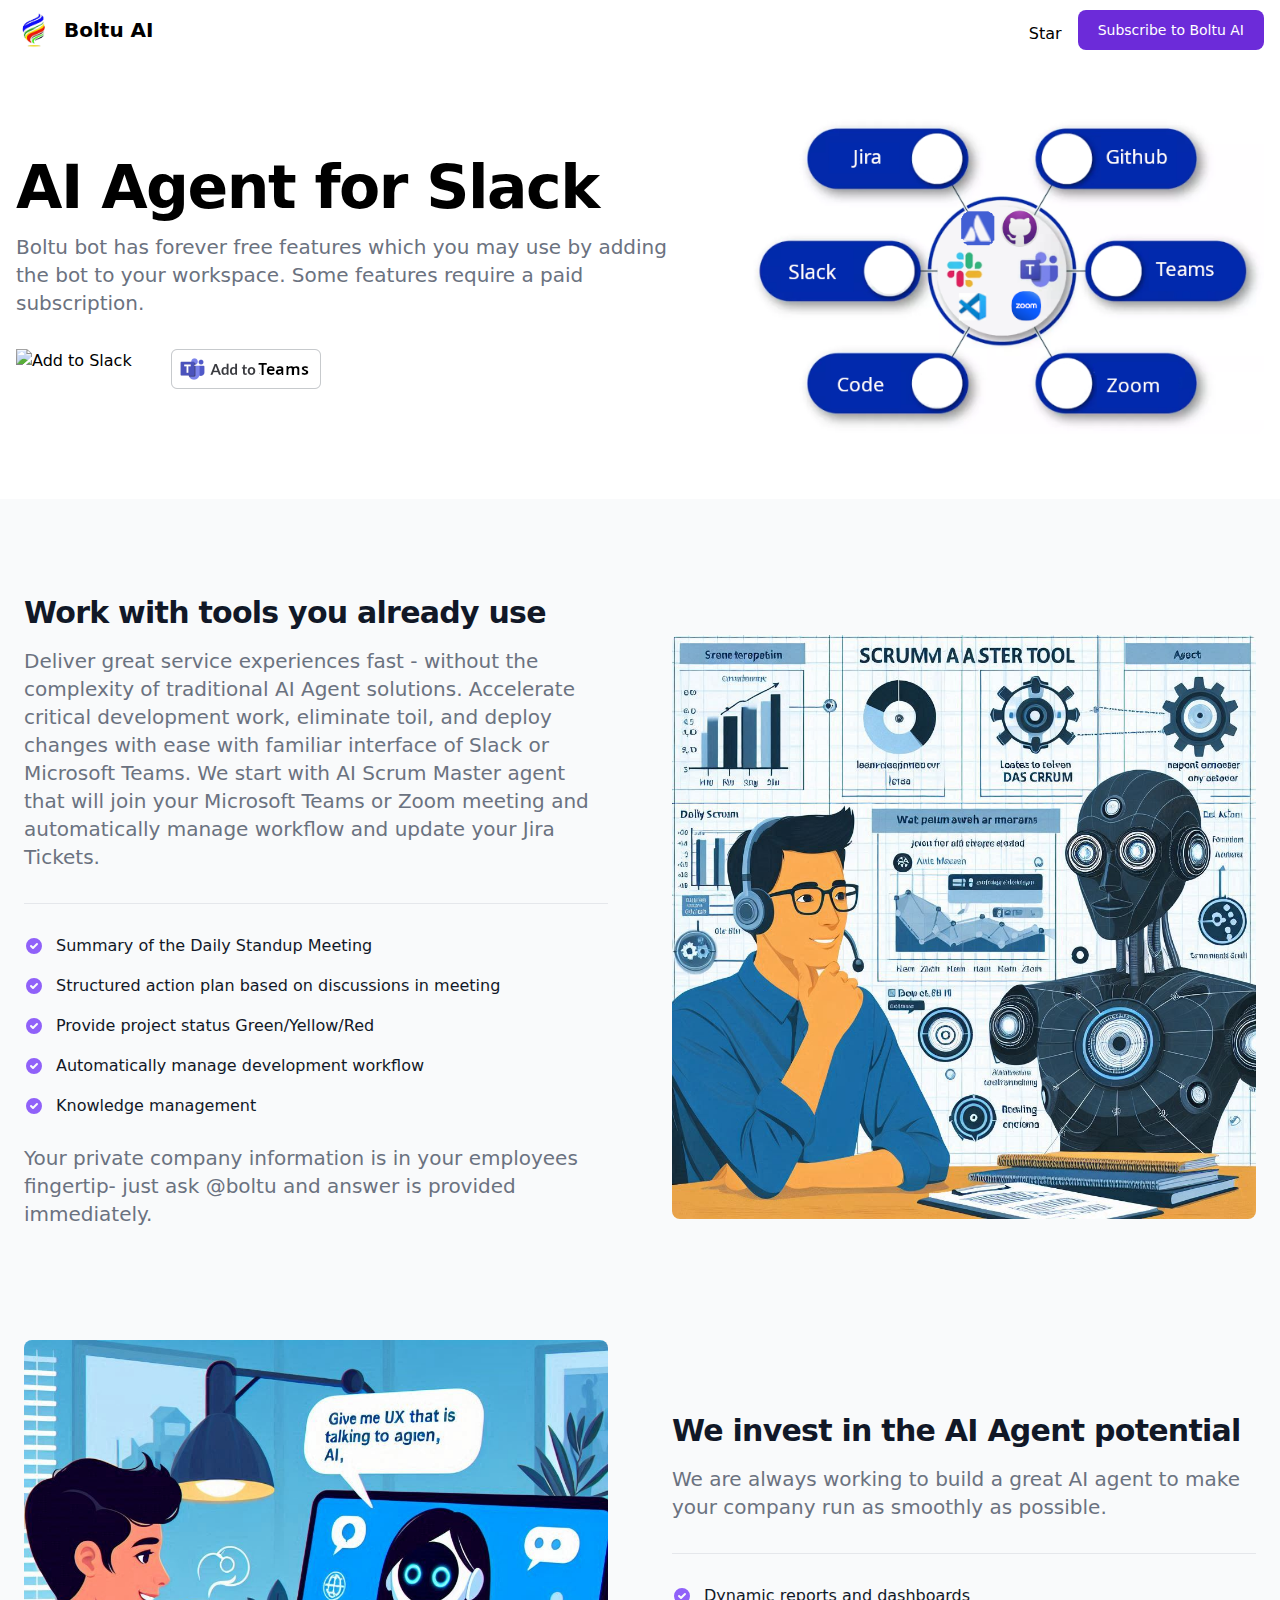
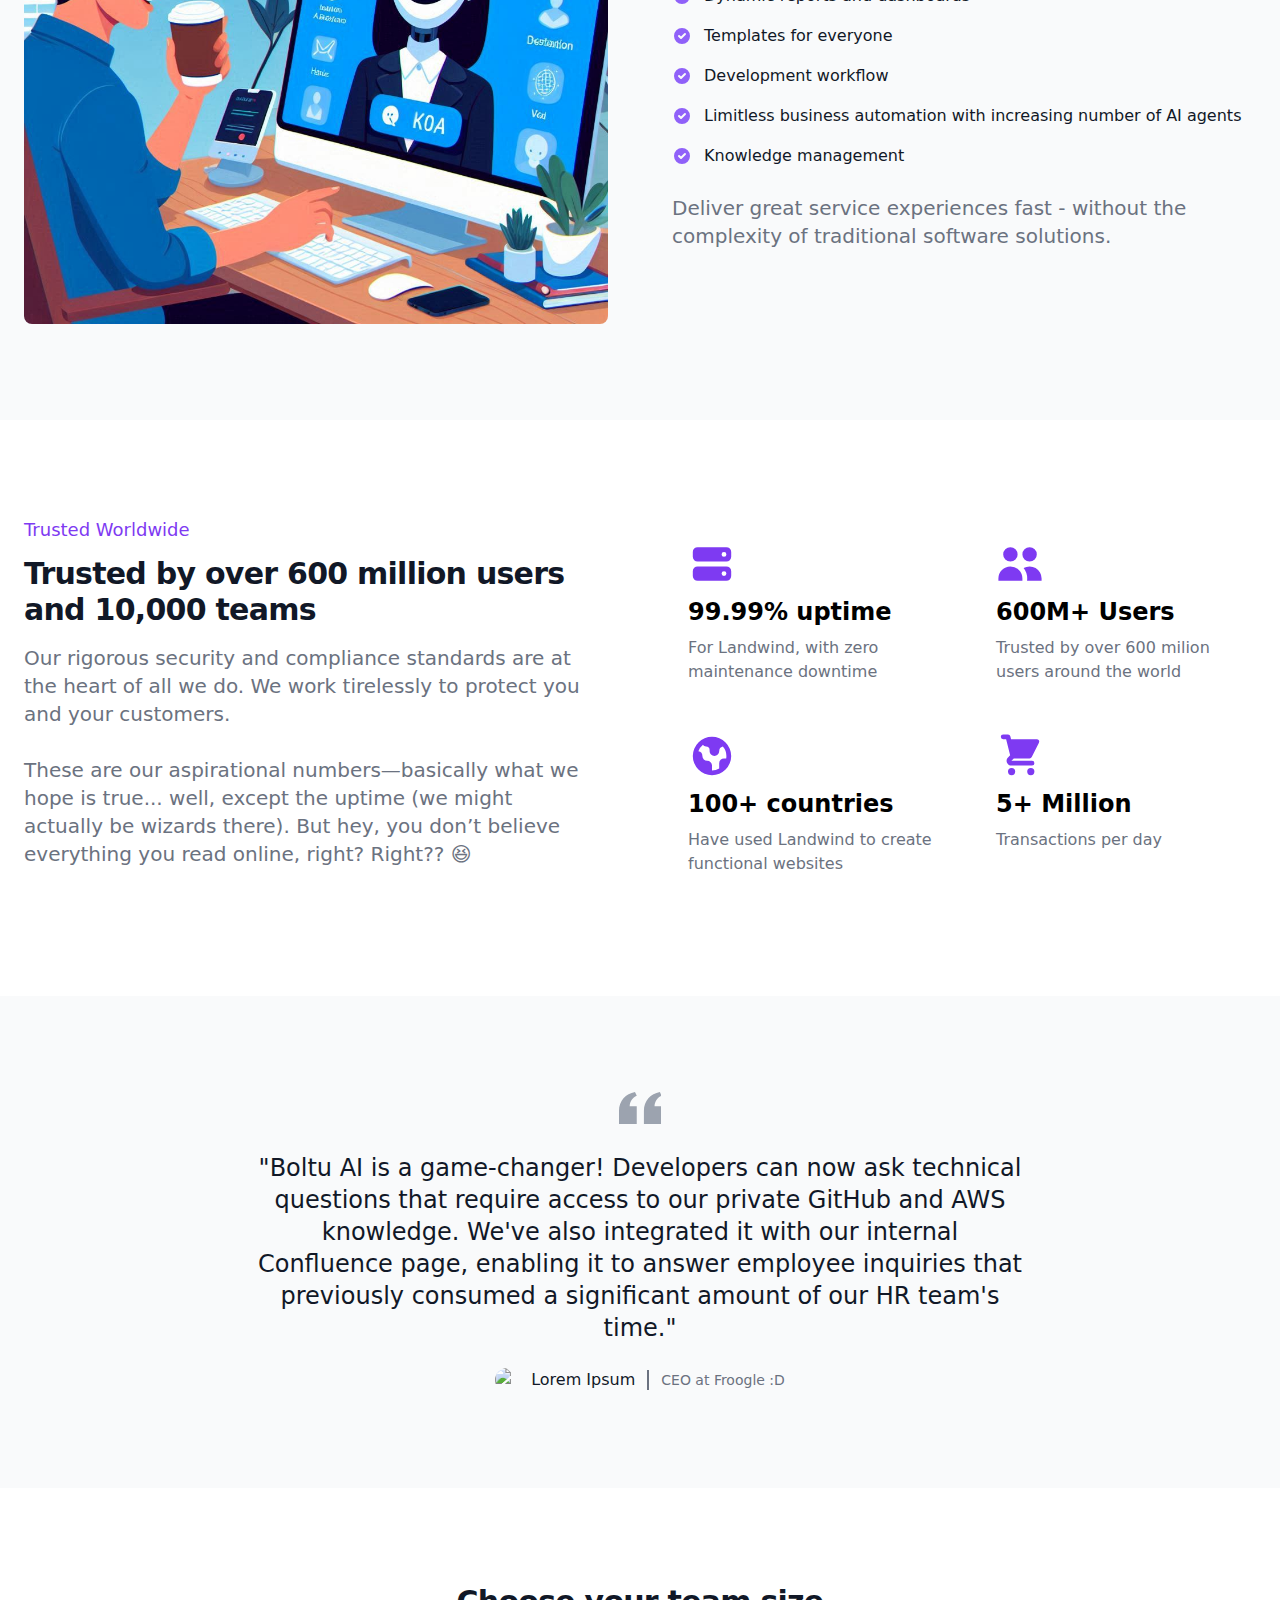
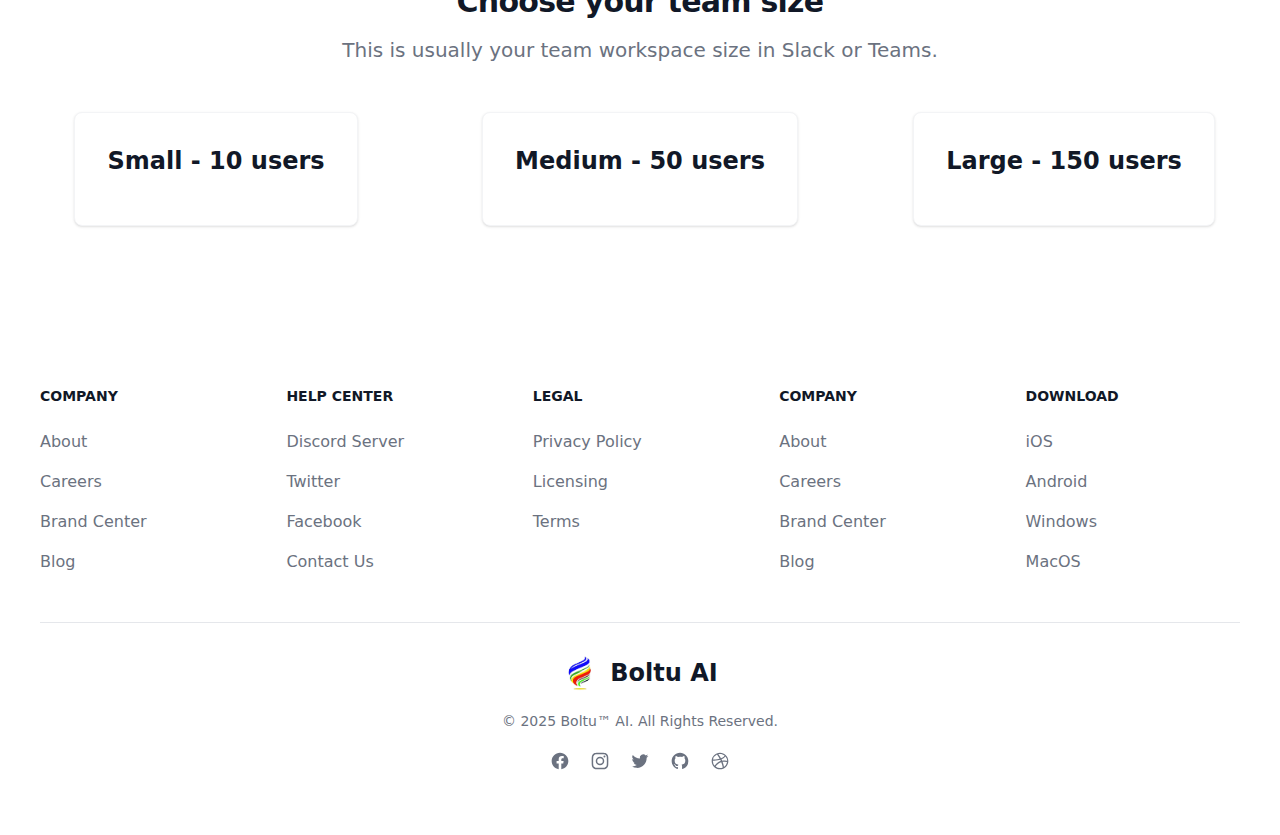
==== commit 9b7cfe30: "Cleanup" ====
--- a/index.html
+++ b/index.html
@@ -29,9 +29,9 @@
 
     <!-- Favicon -->
     <link rel="apple-touch-icon" sizes="180x180" href="/apple-touch-icon.png">
-    <link rel="icon" type="image/png" sizes="32x32" href="/favicon-32x32.png">
-    <link rel="icon" type="image/png" sizes="16x16" href="/favicon-16x16.png">
-    <link rel="manifest" href="/site.webmanifest">
+    <link rel="icon" type="image/png" sizes="32x32" href="images/boltu32x32.png">
+    <link rel="icon" type="image/png" sizes="16x16" href="images/boltu16x16.png">
+    <!-- <link rel="manifest" href="/site.webmanifest"> -->
     <meta name="msapplication-TileColor" content="#da532c">
     <meta name="theme-color" content="#ffffff">
     <script async defer src="https://buttons.github.io/buttons.js"></script>
@@ -55,7 +55,7 @@
                     <!-- <a href="#" class="text-gray-800 dark:text-white hover:bg-gray-50 focus:ring-4 focus:ring-gray-300 font-medium rounded-lg text-sm px-4 lg:px-5 py-2 lg:py-2.5 sm:mr-2 dark:hover:bg-gray-700 focus:outline-none dark:focus:ring-gray-800">Log in</a> -->
                     <a href="https://buy.stripe.com/cN24if93UdETgmY288?referrer=landingpage"
                         class="text-white bg-purple-700 hover:bg-purple-800 focus:ring-4 focus:ring-purple-300 font-medium rounded-lg text-sm px-4 lg:px-5 py-2 lg:py-2.5 sm:mr-2 lg:mr-0 dark:bg-purple-600 dark:hover:bg-purple-700 focus:outline-none dark:focus:ring-purple-800">
-                        Subscribe to Boltu AI for $25/mo</a>
+                        Subscribe to Boltu AI</a>
 
                     <button data-collapse-toggle="mobile-menu-2" type="button"
                         class="inline-flex items-center p-2 ml-1 text-sm text-gray-500 rounded-lg lg:hidden hover:bg-gray-100 focus:outline-none focus:ring-2 focus:ring-gray-200 dark:text-gray-400 dark:hover:bg-gray-700 dark:focus:ring-gray-600"
@@ -108,8 +108,9 @@
                     class="max-w-2xl mb-4 text-4xl font-extrabold leading-none tracking-tight md:text-5xl xl:text-6xl dark:text-white">
                     AI Agent for Slack</h1>
                 <p class="max-w-2xl mb-6 font-light text-gray-500 lg:mb-8 md:text-lg lg:text-xl dark:text-gray-400">
-                    Helps your team to work efficiently by eliminating repeatative web search research and looking for
-                    internal company documents. Just ask @boltu in Slack and the answer will be there instantly.</p>
+                    Boltu bot has forever free features which you may use by adding the bot to your workspace. Some features require a paid subscription.
+
+                </p>
                 <div class="space-y-4 sm:flex sm:space-y-0 sm:space-x-4">
                     <a
                         href="https://slack.com/oauth/v2/authorize?client_id=8385624488194.8382802442965&scope=app_mentions:read,assistant:write,channels:history,chat:write,chat:write.public&user_scope="><img
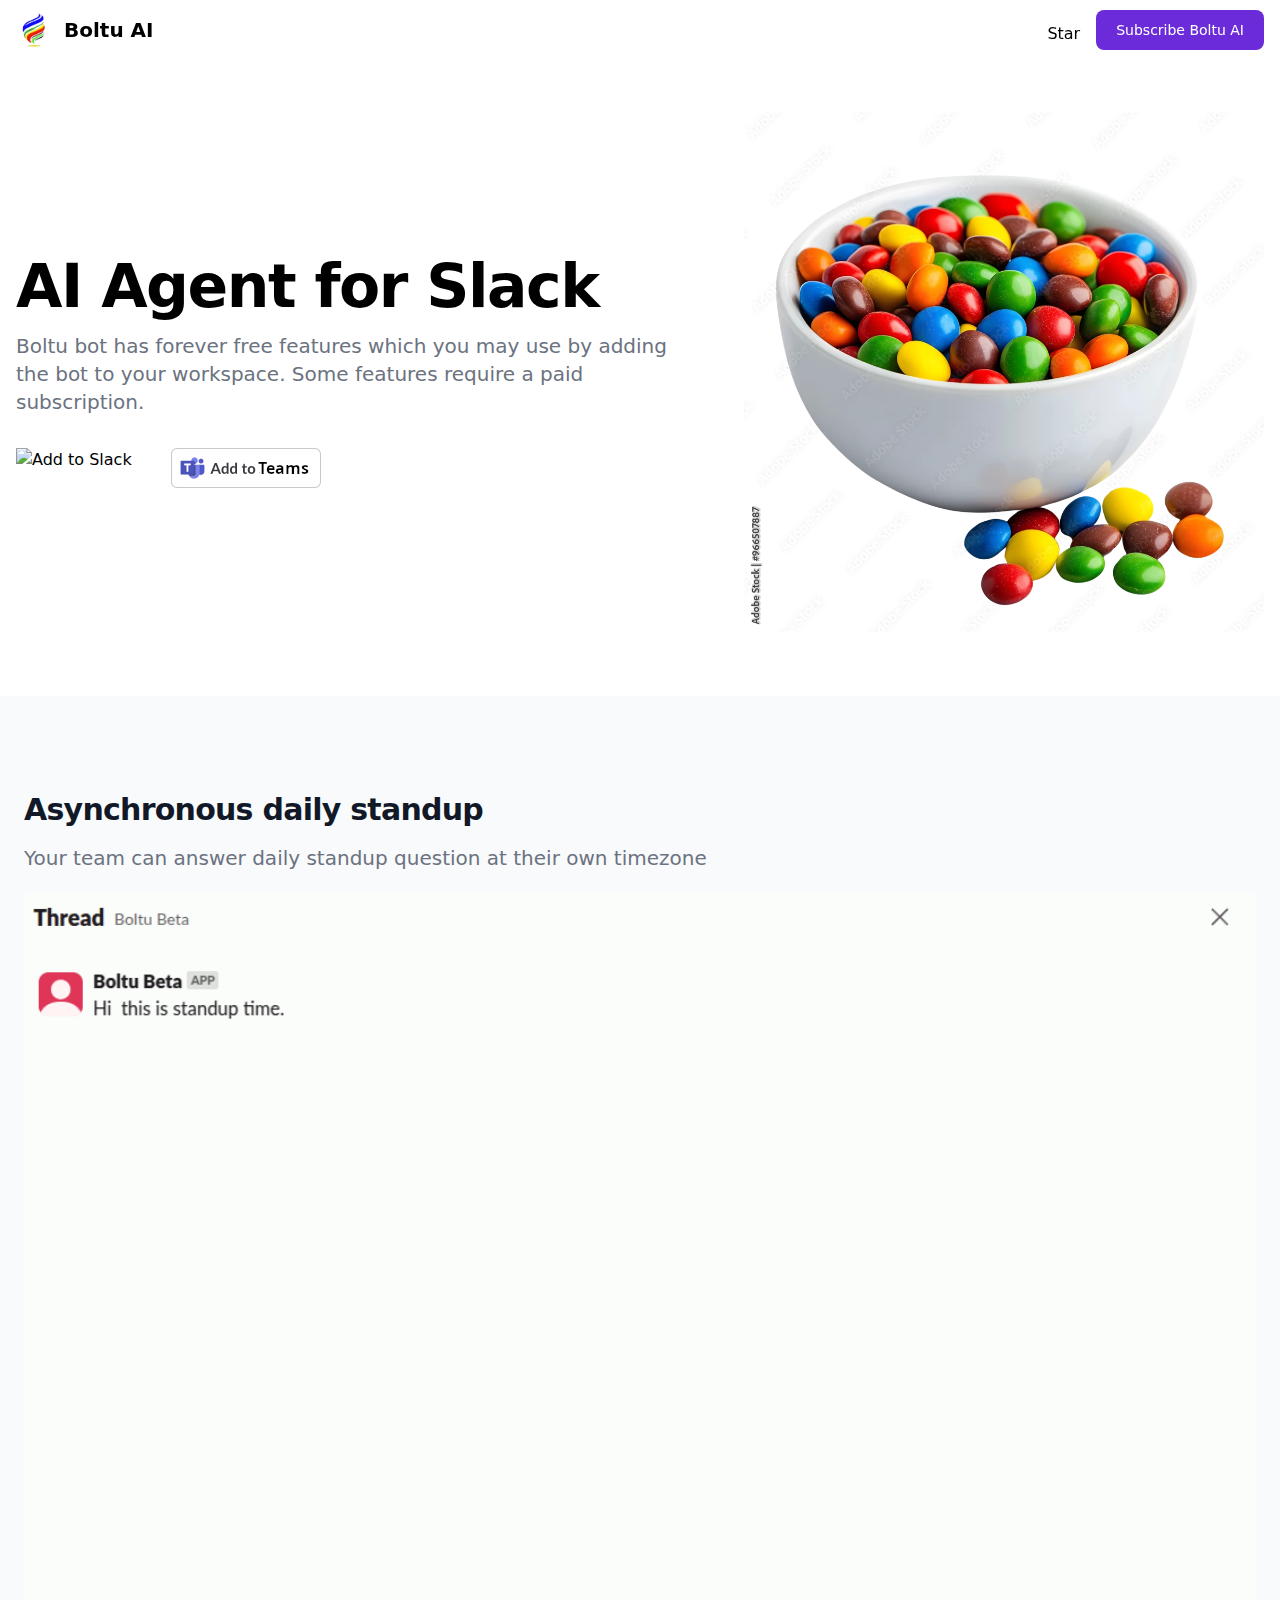
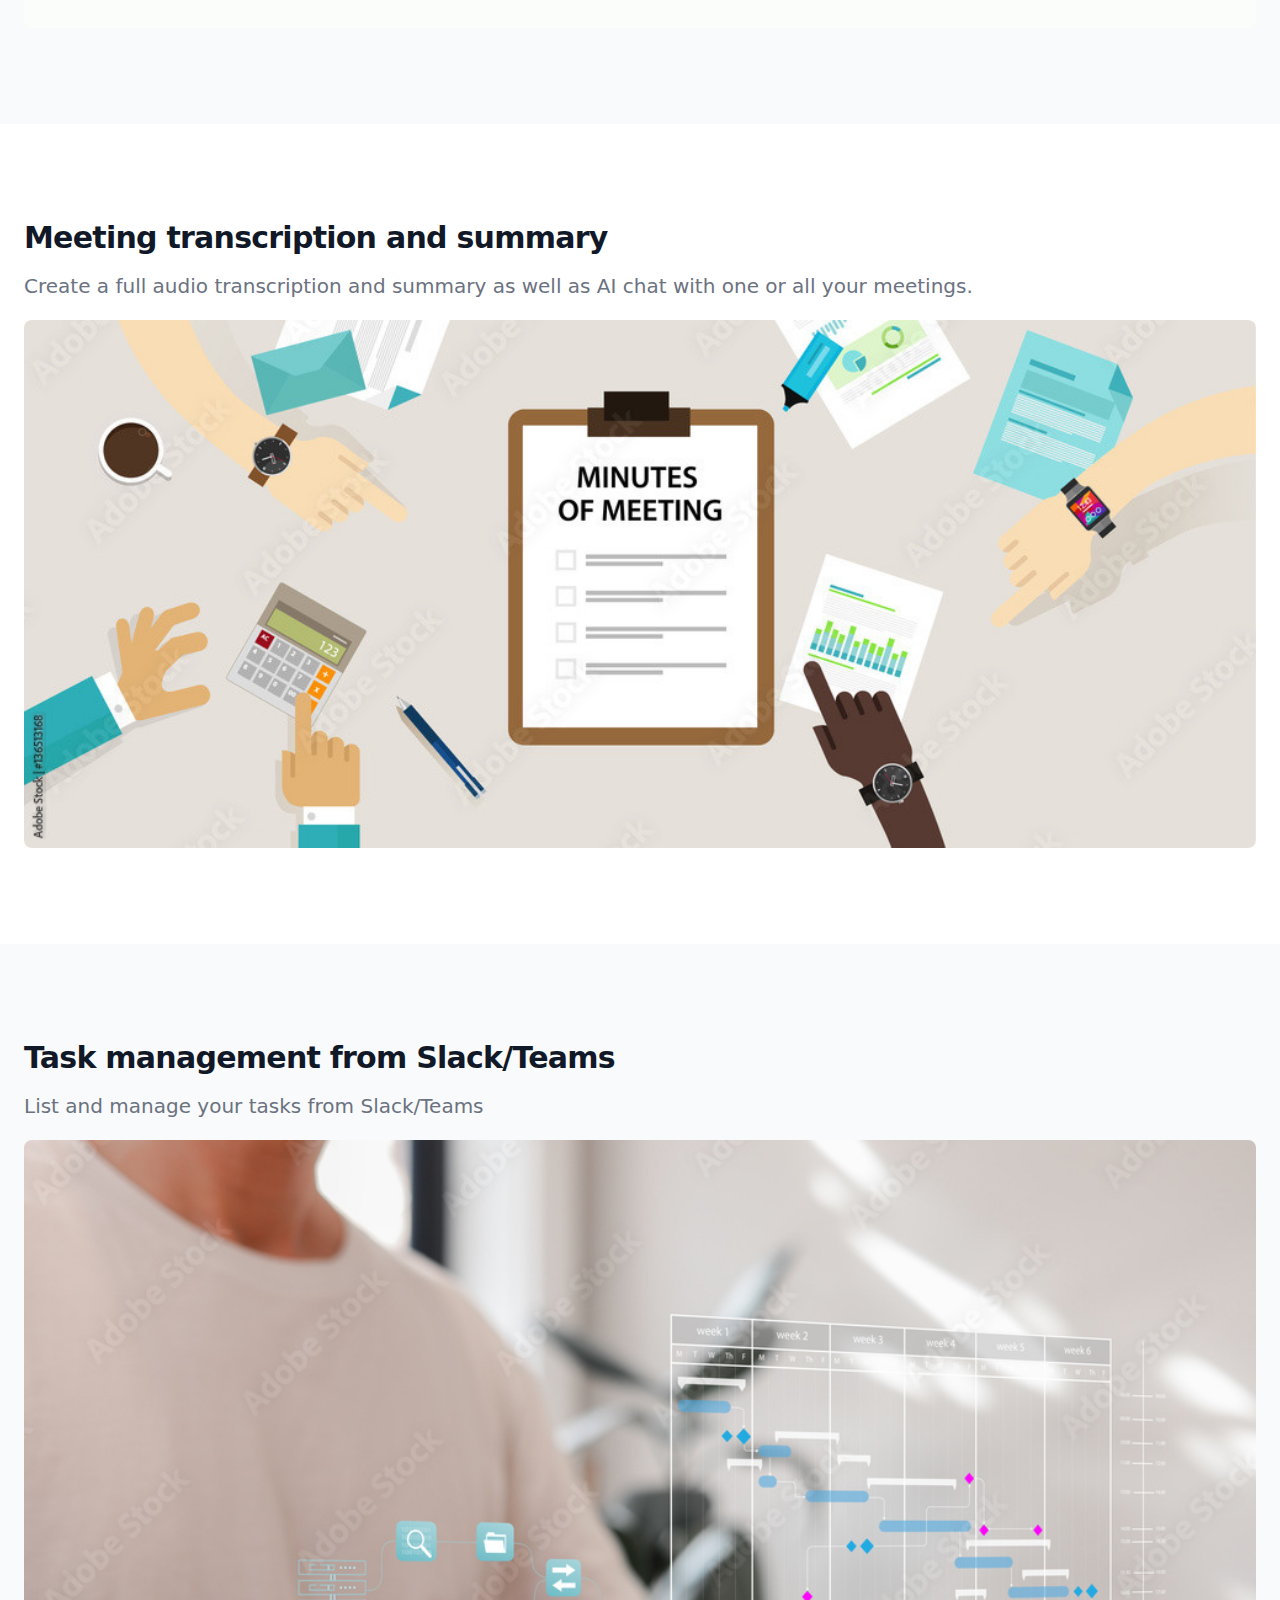
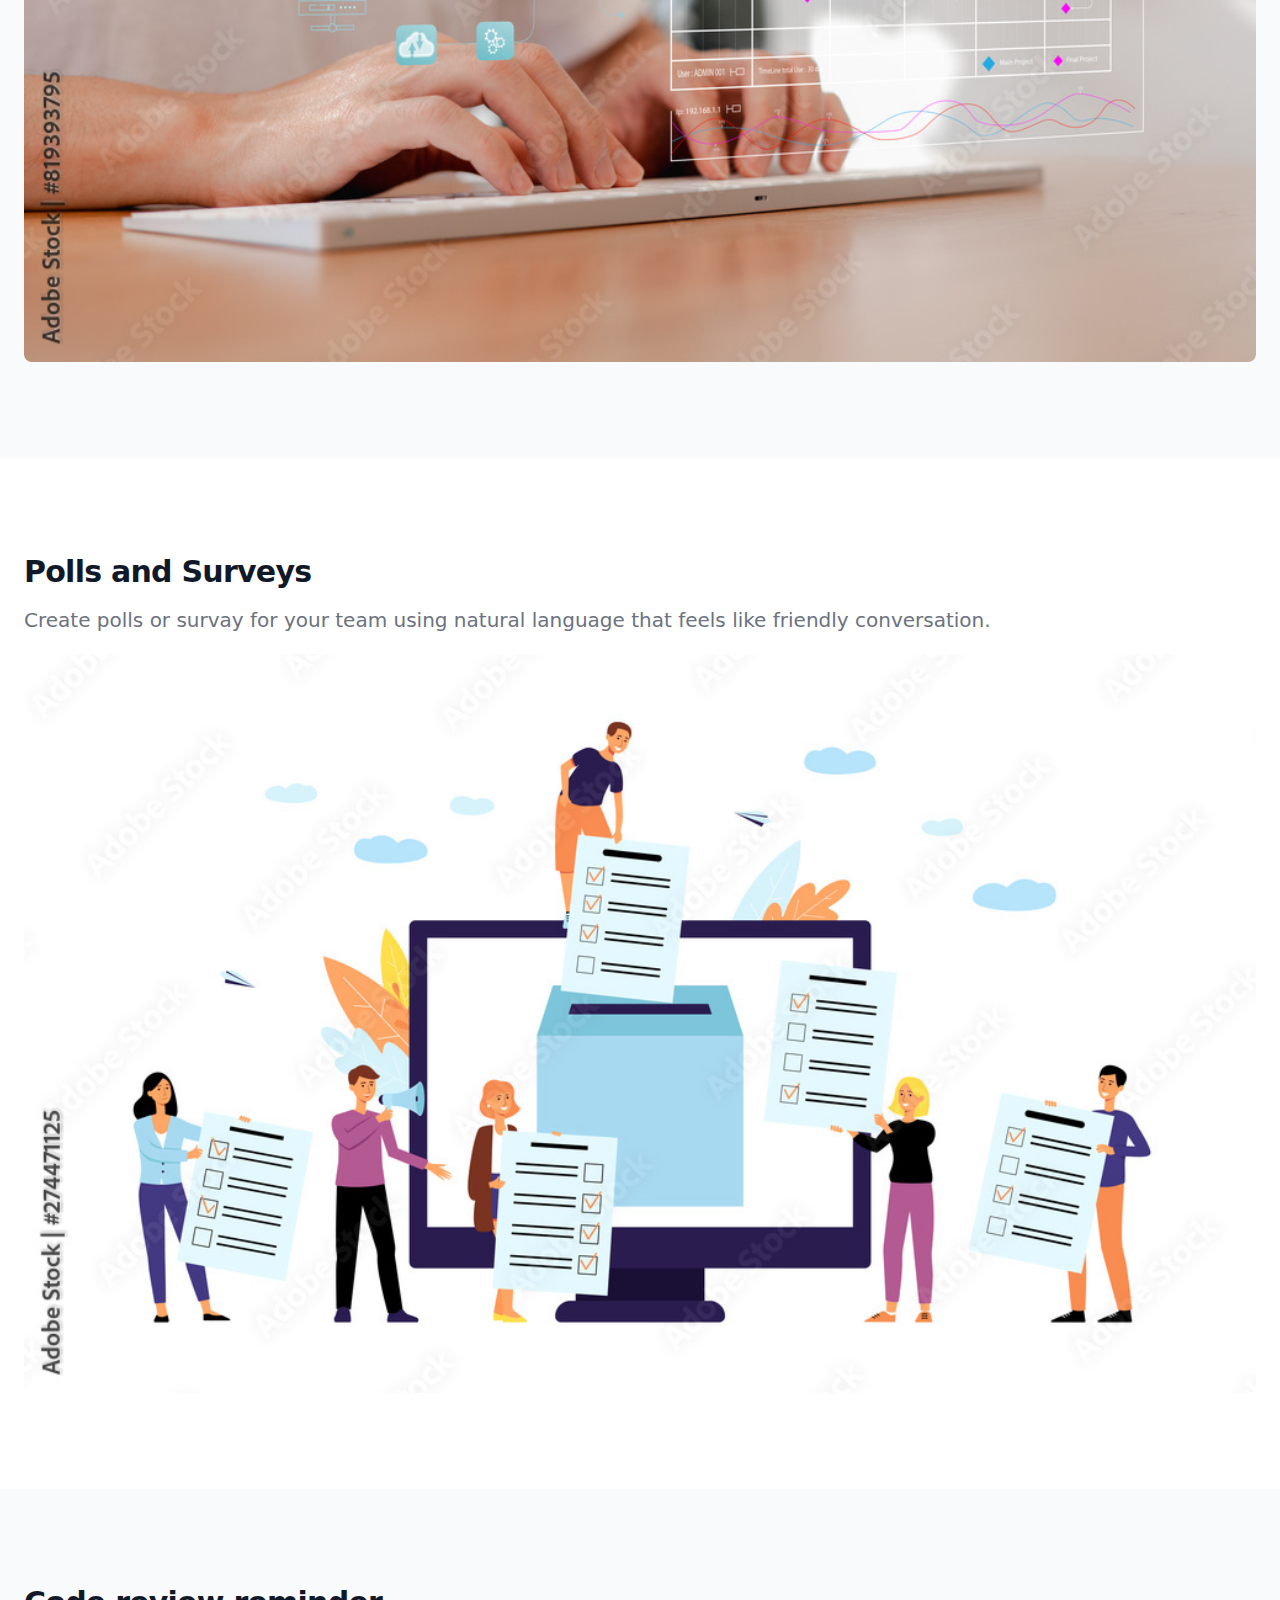
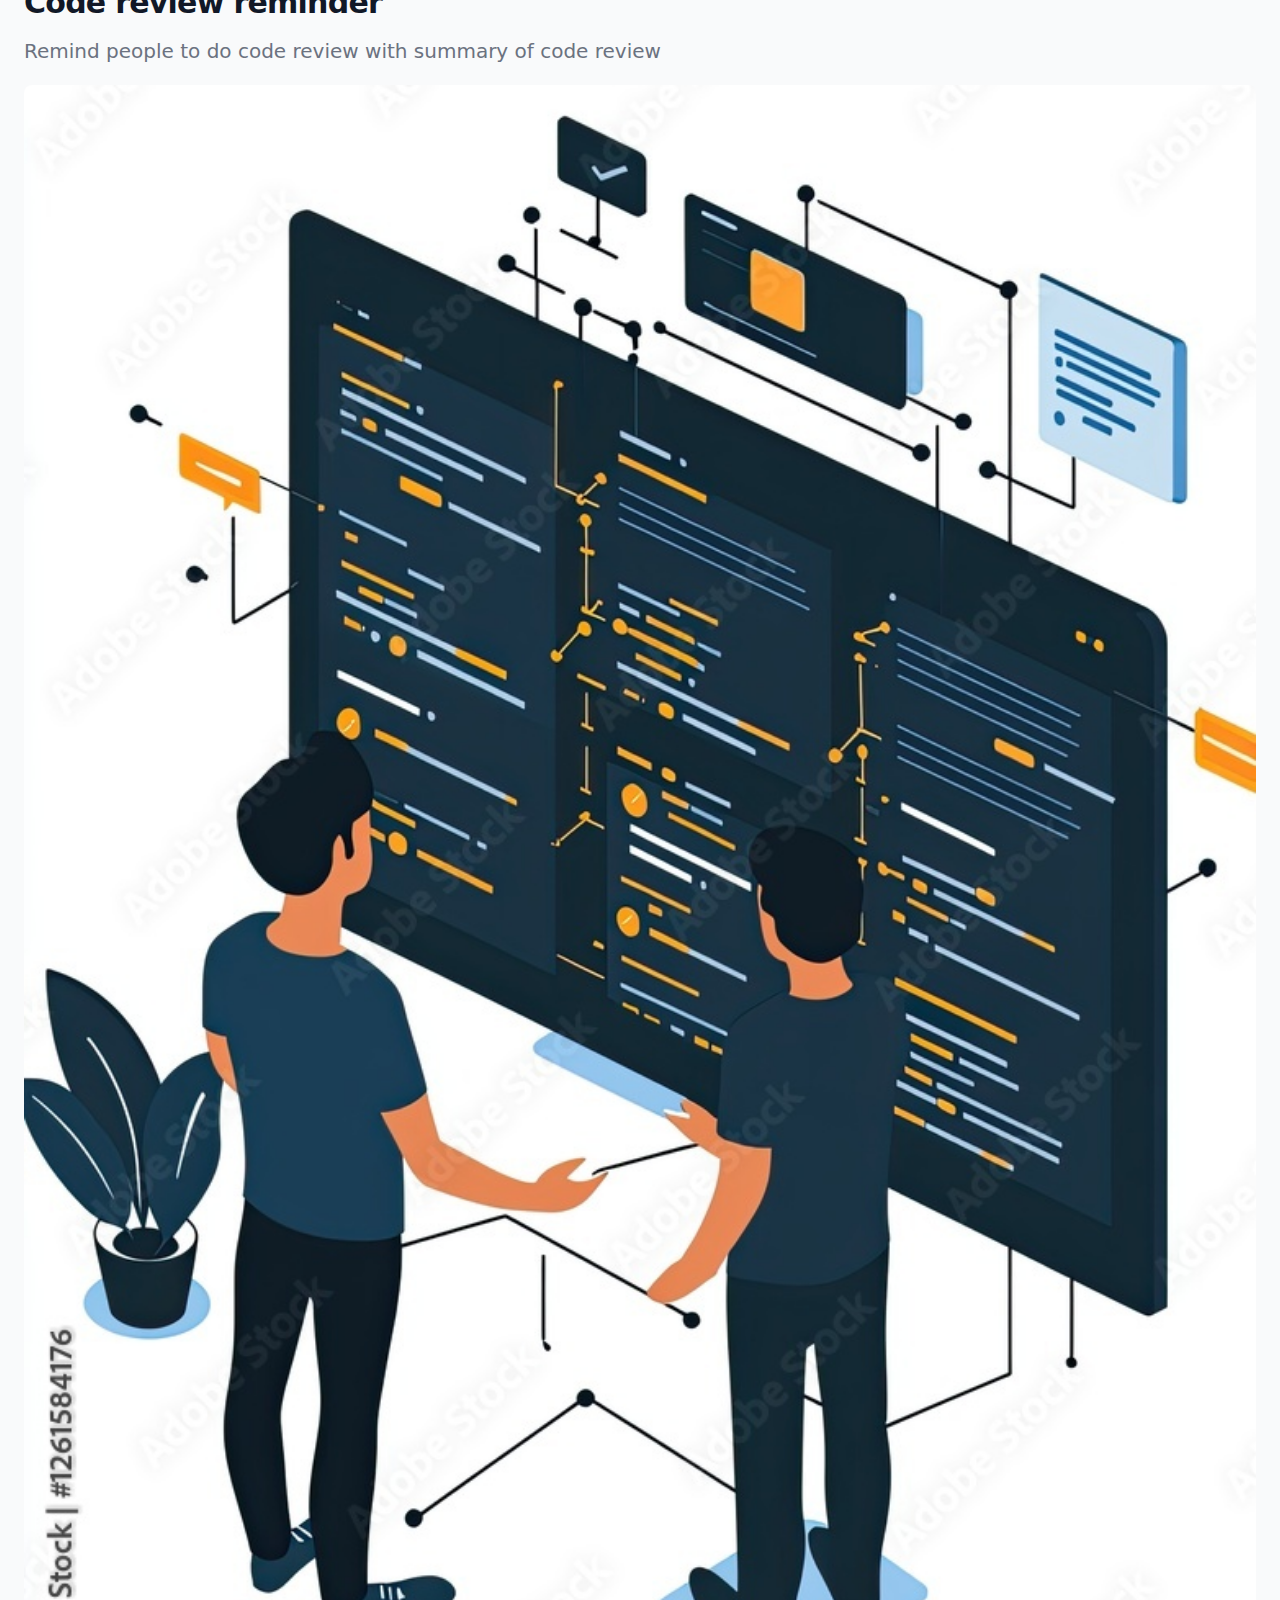
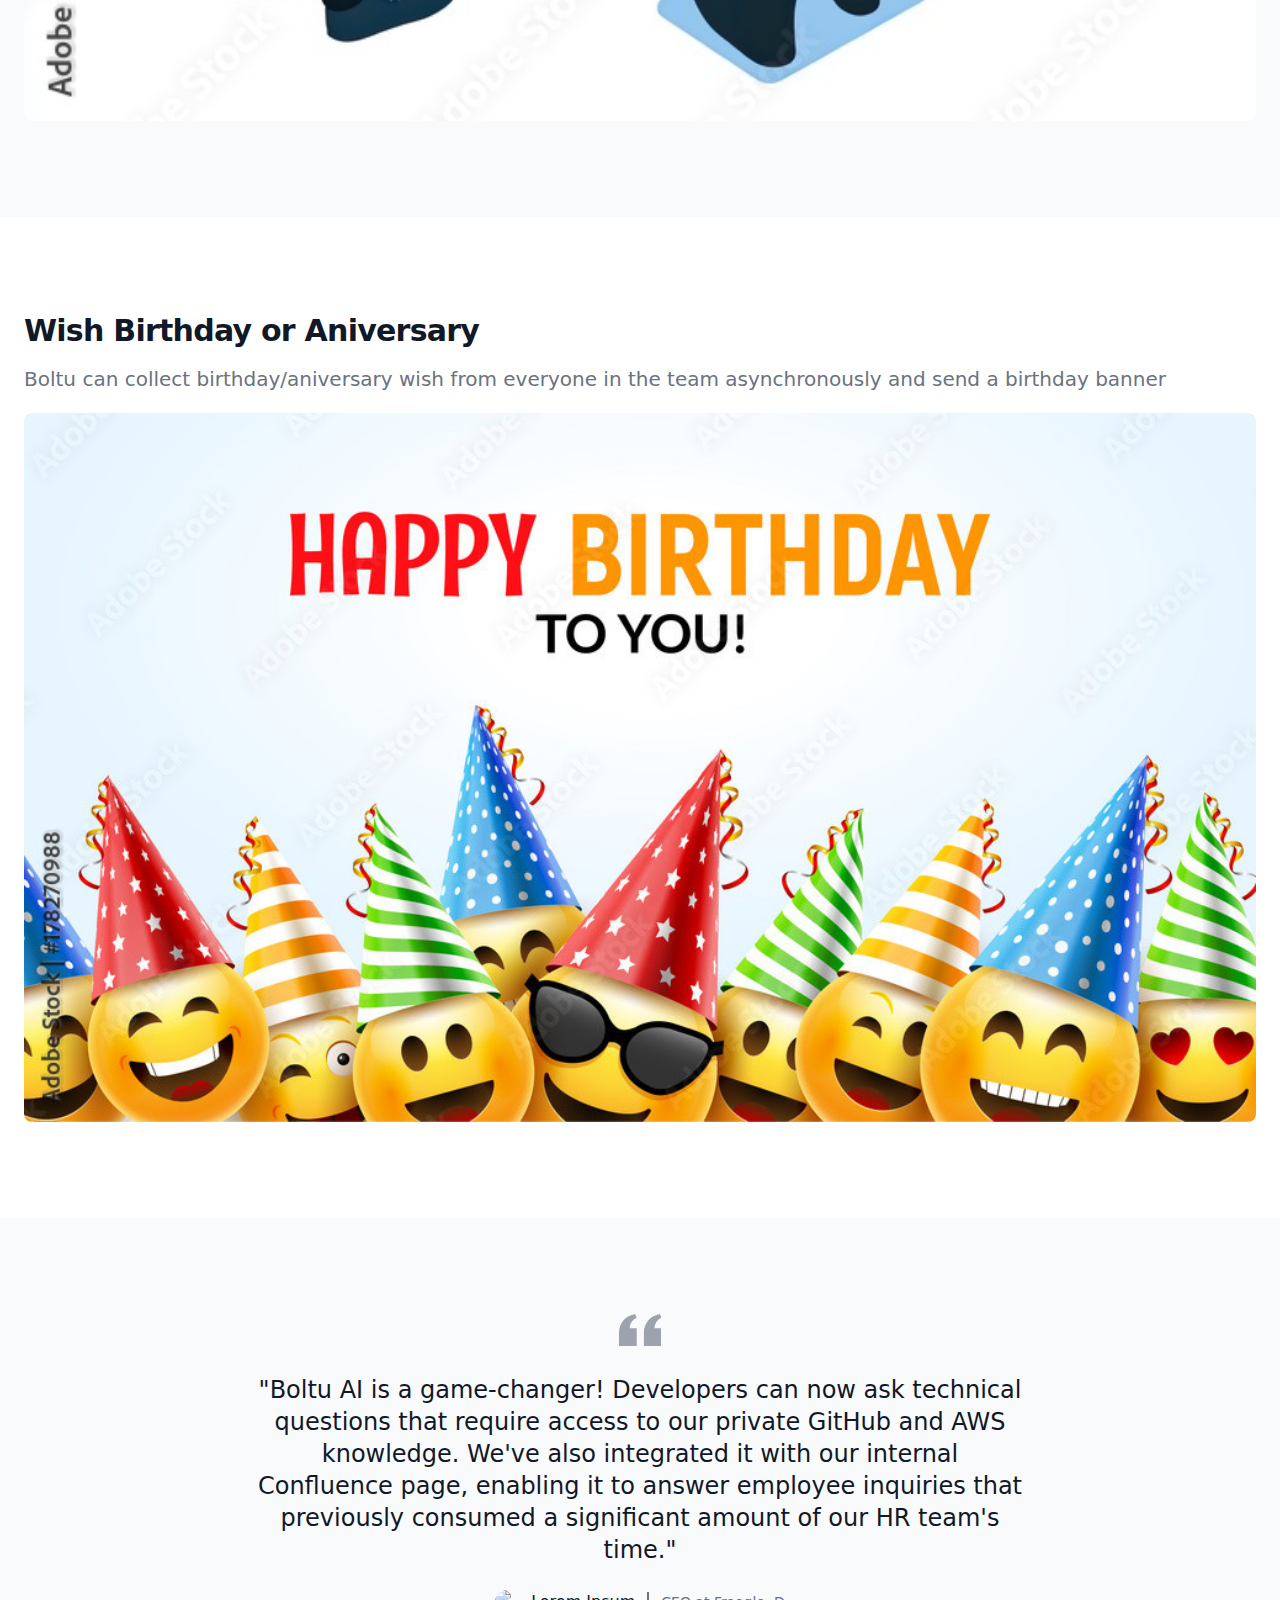
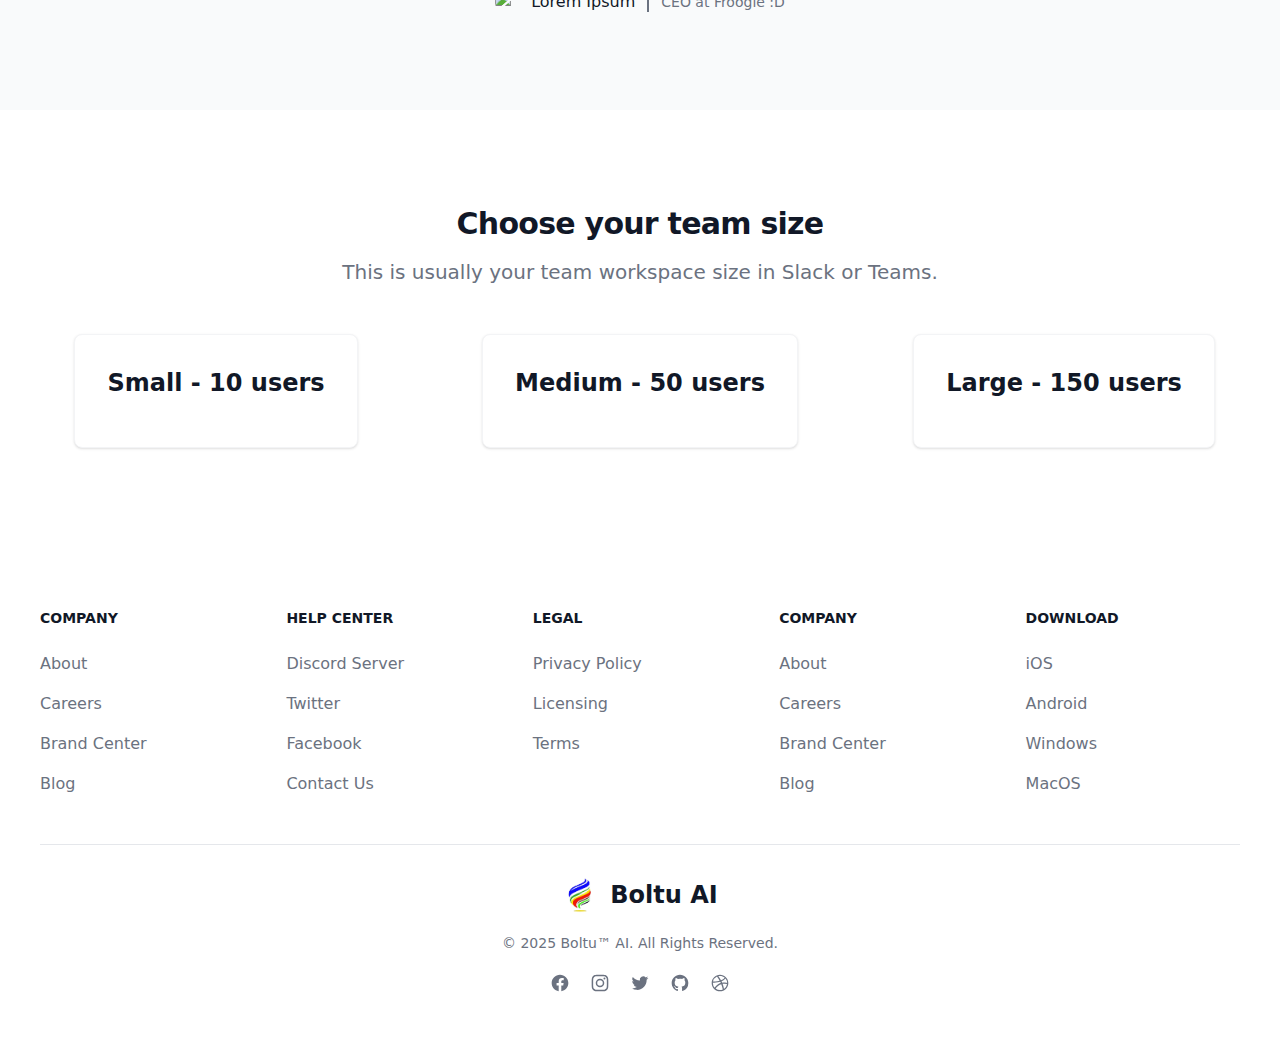
==== commit ea1c27b9: "." ====
--- a/index.html
+++ b/index.html
@@ -40,7 +40,7 @@
 
 <body>
     <header class="fixed w-full">
-        <nav class="bg-white border-gray-200 py-2.5 dark:bg-gray-900">
+        <nav class="bg-gray-600 border-gray-200 py-2.5 dark:bg-gray-900">
             <div class="flex flex-wrap items-center justify-between max-w-screen-xl px-4 mx-auto">
                 <a href="#" class="flex items-center">
                     <img src="./images/boltu.jpg" class="h-6 mr-3 sm:h-9" alt="Boltu AI" />
@@ -55,7 +55,7 @@
                     <!-- <a href="#" class="text-gray-800 dark:text-white hover:bg-gray-50 focus:ring-4 focus:ring-gray-300 font-medium rounded-lg text-sm px-4 lg:px-5 py-2 lg:py-2.5 sm:mr-2 dark:hover:bg-gray-700 focus:outline-none dark:focus:ring-gray-800">Log in</a> -->
                     <a href="https://buy.stripe.com/cN24if93UdETgmY288?referrer=landingpage"
                         class="text-white bg-purple-700 hover:bg-purple-800 focus:ring-4 focus:ring-purple-300 font-medium rounded-lg text-sm px-4 lg:px-5 py-2 lg:py-2.5 sm:mr-2 lg:mr-0 dark:bg-purple-600 dark:hover:bg-purple-700 focus:outline-none dark:focus:ring-purple-800">
-                        Subscribe to Boltu AI</a>
+                        Subscribe Boltu AI</a>
 
                     <button data-collapse-toggle="mobile-menu-2" type="button"
                         class="inline-flex items-center p-2 ml-1 text-sm text-gray-500 rounded-lg lg:hidden hover:bg-gray-100 focus:outline-none focus:ring-2 focus:ring-gray-200 dark:text-gray-400 dark:hover:bg-gray-700 dark:focus:ring-gray-600"
@@ -74,28 +74,6 @@
                         </svg>
                     </button>
                 </div>
-                <!-- <div class="items-center justify-between hidden w-full lg:flex lg:w-auto lg:order-1" id="mobile-menu-2">
-                    <ul class="flex flex-col mt-4 font-medium lg:flex-row lg:space-x-8 lg:mt-0">
-                        <li>
-                            <a href="#" class="block py-2 pl-3 pr-4 text-white bg-purple-700 rounded lg:bg-transparent lg:text-purple-700 lg:p-0 dark:text-white" aria-current="page"></a>
-                        </li>
-                        <li>
-                            <a href="#" class="block py-2 pl-3 pr-4 text-gray-700 border-b border-gray-100 hover:bg-gray-50 lg:hover:bg-transparent lg:border-0 lg:hover:text-purple-700 lg:p-0 dark:text-gray-400 lg:dark:hover:text-white dark:hover:bg-gray-700 dark:hover:text-white lg:dark:hover:bg-transparent dark:border-gray-700">Company</a>
-                        </li>
-                        <li>
-                            <a href="#" class="block py-2 pl-3 pr-4 text-gray-700 border-b border-gray-100 hover:bg-gray-50 lg:hover:bg-transparent lg:border-0 lg:hover:text-purple-700 lg:p-0 dark:text-gray-400 lg:dark:hover:text-white dark:hover:bg-gray-700 dark:hover:text-white lg:dark:hover:bg-transparent dark:border-gray-700">Marketplace</a>
-                        </li>
-                        <li>
-                            <a href="#" class="block py-2 pl-3 pr-4 text-gray-700 border-b border-gray-100 hover:bg-gray-50 lg:hover:bg-transparent lg:border-0 lg:hover:text-purple-700 lg:p-0 dark:text-gray-400 lg:dark:hover:text-white dark:hover:bg-gray-700 dark:hover:text-white lg:dark:hover:bg-transparent dark:border-gray-700">Features</a>
-                        </li>
-                        <li>
-                            <a href="#" class="block py-2 pl-3 pr-4 text-gray-700 border-b border-gray-100 hover:bg-gray-50 lg:hover:bg-transparent lg:border-0 lg:hover:text-purple-700 lg:p-0 dark:text-gray-400 lg:dark:hover:text-white dark:hover:bg-gray-700 dark:hover:text-white lg:dark:hover:bg-transparent dark:border-gray-700">Team</a>
-                        </li>
-                        <li>
-                            <a href="#" class="block py-2 pl-3 pr-4 text-gray-700 border-b border-gray-100 hover:bg-gray-50 lg:hover:bg-transparent lg:border-0 lg:hover:text-purple-700 lg:p-0 dark:text-gray-400 lg:dark:hover:text-white dark:hover:bg-gray-700 dark:hover:text-white lg:dark:hover:bg-transparent dark:border-gray-700">Contact</a>
-                        </li>
-                    </ul>
-                </div> -->
             </div>
         </nav>
     </header>
@@ -109,7 +87,6 @@
                     AI Agent for Slack</h1>
                 <p class="max-w-2xl mb-6 font-light text-gray-500 lg:mb-8 md:text-lg lg:text-xl dark:text-gray-400">
                     Boltu bot has forever free features which you may use by adding the bot to your workspace. Some features require a paid subscription.
-
                 </p>
                 <div class="space-y-4 sm:flex sm:space-y-0 sm:space-x-4">
                     <a
@@ -121,308 +98,73 @@
                 </div>
             </div>
             <div class="hidden lg:mt-0 lg:col-span-5 lg:flex">
-                <img src="./images/hero.png" alt="Boltu AI">
-            </div>
-        </div>
-    </section>
-    <!-- End block -->
-    <!-- Start block -->
-    <!--section class="bg-white dark:bg-gray-900">
-        <div class="max-w-screen-xl px-4 pb-8 mx-auto lg:pb-16">
-            <div class="grid grid-cols-2 gap-8 text-gray-500 sm:gap-12 sm:grid-cols-3 lg:grid-cols-6 dark:text-gray-400">
-                <a href="#" class="flex items-center lg:justify-center">
-                    <svg class="h-9 hover:text-gray-900 dark:hover:text-white" viewBox="0 0 125 35" fill="currentColor" xmlns="http://www.w3.org/2000/svg">
-                        <path fill-rule="evenodd" clip-rule="evenodd" d="M64.828 7.11521C64.828 8.52061 63.6775 9.65275 62.2492 9.65275C60.8209 9.65275 59.6704 8.52061 59.6704 7.11521C59.6704 5.70981 60.7813 4.57766 62.2492 4.57766C63.7171 4.6167 64.828 5.74883 64.828 7.11521ZM54.1953 12.2293C54.1953 12.4636 54.1953 12.854 54.1953 12.854C54.1953 12.854 52.9655 11.2923 50.3469 11.2923C46.0225 11.2923 42.6502 14.5327 42.6502 19.0221C42.6502 23.4726 45.9829 26.7518 50.3469 26.7518C53.0051 26.7518 54.1953 25.1513 54.1953 25.1513V25.815C54.1953 26.1272 54.4334 26.3615 54.7508 26.3615H57.9644V11.6828C57.9644 11.6828 55.0285 11.6828 54.7508 11.6828C54.4334 11.6828 54.1953 11.956 54.1953 12.2293ZM54.1953 21.6378C53.6002 22.4966 52.41 23.2383 50.9818 23.2383C48.4426 23.2383 46.4985 21.6768 46.4985 19.0221C46.4985 16.3675 48.4426 14.806 50.9818 14.806C52.3703 14.806 53.6399 15.5867 54.1953 16.4065V21.6378ZM60.3448 11.6828H64.1535V26.3615H60.3448V11.6828ZM117.237 11.2923C114.619 11.2923 113.389 12.854 113.389 12.854V4.6167H109.58V26.3615C109.58 26.3615 112.516 26.3615 112.794 26.3615C113.111 26.3615 113.349 26.0882 113.349 25.815V25.1513C113.349 25.1513 114.579 26.7518 117.198 26.7518C121.522 26.7518 124.895 23.4726 124.895 19.0221C124.895 14.5717 121.522 11.2923 117.237 11.2923ZM116.603 23.1993C115.135 23.1993 113.984 22.4575 113.389 21.5986V16.3675C113.984 15.5867 115.254 14.7668 116.603 14.7668C119.142 14.7668 121.086 16.3284 121.086 18.9831C121.086 21.6378 119.142 23.1993 116.603 23.1993ZM107.597 17.6557V26.4005H103.788V18.0852C103.788 15.6648 102.994 14.6888 100.852 14.6888C99.7015 14.6888 98.5113 15.2744 97.7574 16.1332V26.3615H93.9488V11.6828H96.964C97.2814 11.6828 97.5195 11.956 97.5195 12.2293V12.854C98.6302 11.7218 100.098 11.2923 101.566 11.2923C103.233 11.2923 104.621 11.7609 105.732 12.6977C107.081 13.7908 107.597 15.1962 107.597 17.6557ZM84.7048 11.2923C82.0862 11.2923 80.8564 12.854 80.8564 12.854V4.6167H77.0476V26.3615C77.0476 26.3615 79.9834 26.3615 80.2611 26.3615C80.5787 26.3615 80.8166 26.0882 80.8166 25.815V25.1513C80.8166 25.1513 82.0465 26.7518 84.665 26.7518C88.9895 26.7518 92.3617 23.4726 92.3617 19.0221C92.4015 14.5717 89.0292 11.2923 84.7048 11.2923ZM84.0699 23.1993C82.602 23.1993 81.4515 22.4575 80.8564 21.5986V16.3675C81.4515 15.5867 82.721 14.7668 84.0699 14.7668C86.6091 14.7668 88.5531 16.3284 88.5531 18.9831C88.5531 21.6378 86.6091 23.1993 84.0699 23.1993ZM73.7547 11.2923C74.9052 11.2923 75.5003 11.4876 75.5003 11.4876V14.9621C75.5003 14.9621 72.3264 13.908 70.3427 16.1332V26.4005H66.534V11.6828C66.534 11.6828 69.4699 11.6828 69.7476 11.6828C70.065 11.6828 70.3029 11.956 70.3029 12.2293V12.854C71.0171 12.0342 72.5644 11.2923 73.7547 11.2923ZM32.4423 24.4806C32.2699 24.0722 32.0976 23.6297 31.9252 23.2554C31.6493 22.6427 31.3736 22.0641 31.1322 21.5197L31.0978 21.4855C28.719 16.3804 26.1678 11.2073 23.4787 6.10219L23.3752 5.89799C23.0995 5.38748 22.8237 4.84294 22.5479 4.29839C22.2031 3.68577 21.8584 3.03913 21.3068 2.42652C20.2036 1.06516 18.6177 0.316406 16.9284 0.316406C15.2046 0.316406 13.6533 1.06516 12.5156 2.35845C11.9985 2.97107 11.6192 3.61771 11.2745 4.23032C10.9987 4.77486 10.7229 5.31941 10.4471 5.82992L10.3436 6.03413C7.68904 11.1392 5.10339 16.3124 2.7246 21.4175L2.69012 21.4855C2.44879 22.0301 2.17299 22.6087 1.89719 23.2214C1.72481 23.5957 1.55244 24.0041 1.38006 24.4466C0.93188 25.7058 0.793978 26.897 0.966355 28.1222C1.34558 30.6748 3.06935 32.8189 5.44815 33.7719C6.3445 34.1463 7.27534 34.3164 8.24065 34.3164C8.51645 34.3164 8.8612 34.2824 9.137 34.2483C10.2747 34.1122 11.4468 33.7378 12.5845 33.0912C13.9981 32.3083 15.3425 31.1852 16.8595 29.5517C18.3764 31.1852 19.7554 32.3083 21.1344 33.0912C22.2721 33.7378 23.4443 34.1122 24.5819 34.2483C24.8577 34.2824 25.2025 34.3164 25.4782 34.3164C26.4436 34.3164 27.4089 34.1463 28.2708 33.7719C30.6841 32.8189 32.3733 30.6408 32.7526 28.1222C33.0283 26.931 32.8904 25.7398 32.4423 24.4806ZM16.9259 25.893C15.1377 23.6468 13.9786 21.5327 13.5812 19.7488C13.4156 18.9891 13.3825 18.3284 13.4818 17.7338C13.5481 17.2053 13.7467 16.7429 14.0118 16.3465C14.6409 15.4546 15.7007 14.893 16.9259 14.893C18.1512 14.893 19.2441 15.4216 19.8402 16.3465C20.1051 16.7429 20.3037 17.2053 20.37 17.7338C20.4694 18.3284 20.4363 19.0221 20.2707 19.7488C19.8733 21.4995 18.7142 23.6136 16.9259 25.893ZM30.3665 27.6033C30.1305 29.3326 28.9509 30.8293 27.2993 31.4945C26.4903 31.8269 25.6139 31.9267 24.7376 31.8269C23.895 31.7273 23.0523 31.4611 22.176 30.9623C20.9624 30.2971 19.749 29.2662 18.3334 27.7363C20.558 25.0424 21.9062 22.5813 22.4118 20.3864C22.6477 19.3554 22.6815 18.4242 22.5804 17.5595C22.4456 16.7281 22.1422 15.9632 21.6703 15.298C20.6255 13.8014 18.8727 12.9367 16.9178 12.9367C14.9628 12.9367 13.21 13.8347 12.1652 15.298C11.6933 15.9632 11.39 16.7281 11.2551 17.5595C11.1203 18.4242 11.154 19.3887 11.4237 20.3864C11.9293 22.5813 13.3112 25.0757 15.5021 27.7695C14.1202 29.2994 12.873 30.3304 11.6596 30.9955C10.7832 31.4945 9.94059 31.7605 9.09795 31.8603C8.18787 31.9599 7.31152 31.8269 6.53628 31.5277C4.88468 30.8625 3.70497 29.366 3.46902 27.6365C3.36791 26.8051 3.43531 25.9737 3.77238 25.0424C3.8735 24.7098 4.04202 24.3774 4.21055 23.9782C4.4465 23.4461 4.71615 22.8807 4.9858 22.3153L5.0195 22.2489C7.34523 17.2935 9.83948 12.2383 12.4349 7.31623L12.536 7.11668C12.8056 6.61782 13.0753 6.0857 13.3449 5.58684C13.6146 5.05472 13.9179 4.55585 14.2886 4.12351C14.9965 3.32532 15.9403 2.89298 16.9852 2.89298C18.03 2.89298 18.9738 3.32532 19.6817 4.12351C20.0524 4.55585 20.3557 5.05472 20.6255 5.58684C20.8951 6.0857 21.1647 6.61782 21.4343 7.11668L21.5355 7.31623C24.0971 12.2716 26.5914 17.3267 28.9171 22.2821V22.3153C29.1867 22.8475 29.4227 23.4461 29.6924 23.9782C29.8609 24.3774 30.0294 24.7098 30.1305 25.0424C30.4003 25.9071 30.5013 26.7385 30.3665 27.6033Z" fill="currentColor"/>
-                    </svg>                        
-                </a>
-                <a href="#" class="flex items-center lg:justify-center">
-                    <svg class="h-9 hover:text-gray-900 dark:hover:text-white" viewBox="0 0 86 29" fill="currentColor" xmlns="http://www.w3.org/2000/svg">
-                        <path fill-rule="evenodd" clip-rule="evenodd" d="M11.6008 10.2627V13.2312L18.6907 13.2281C18.4733 14.8653 17.9215 16.0641 17.0826 16.9031C16.0487 17.9378 14.4351 19.0766 11.6008 19.0766C7.23238 19.0766 3.81427 15.5531 3.81427 11.1808C3.81427 6.80853 7.23238 3.28487 11.6008 3.28487C13.9585 3.28487 15.6794 4.21232 16.9503 5.40473L19.0432 3.31011C17.2721 1.6161 14.9144 0.316406 11.6036 0.316406C5.62156 0.316406 0.589844 5.19338 0.589844 11.1808C0.589844 17.1682 5.62156 22.0451 11.6036 22.0451C14.8322 22.0451 17.2694 20.9852 19.1756 18.9979C21.1362 17.0356 21.7451 14.2818 21.7451 12.0546C21.7451 11.3921 21.6949 10.7802 21.5974 10.2627H11.6008ZM71.4046 21.6192V1.11445H68.4101V21.6192H71.4046ZM29.9511 22.0482C33.8151 22.0482 36.9643 19.0797 36.9643 15.0513C36.9643 10.9945 33.8151 8.05451 29.9511 8.05451C26.0857 8.05451 22.9365 10.9945 22.9365 15.0513C22.9365 19.0797 26.0857 22.0482 29.9511 22.0482ZM29.9511 10.8116C32.0691 10.8116 33.8945 12.534 33.8945 15.0513C33.8945 17.5404 32.0691 19.2911 29.9511 19.2911C27.833 19.2911 26.0076 17.5435 26.0076 15.0513C26.0076 12.534 27.833 10.8116 29.9511 10.8116ZM45.0825 22.0482C48.9465 22.0482 52.0957 19.0797 52.0957 15.0513C52.0957 10.9945 48.9465 8.05451 45.0825 8.05451C41.2171 8.05451 38.0679 10.9977 38.0679 15.0513C38.0679 19.0797 41.2171 22.0482 45.0825 22.0482ZM45.0825 10.8116C47.2005 10.8116 49.0259 12.534 49.0259 15.0513C49.0259 17.5404 47.2005 19.2911 45.0825 19.2911C42.9644 19.2911 41.139 17.5435 41.139 15.0513C41.139 12.534 42.9644 10.8116 45.0825 10.8116ZM66.5972 8.48038V21.0387C66.5972 26.2059 63.5512 28.3164 59.9519 28.3164C56.563 28.3164 54.523 26.0482 53.7539 24.1934L56.4265 23.0798C56.903 24.2186 58.0694 25.5624 59.9477 25.5624C62.2525 25.5624 63.6807 24.1397 63.6807 21.4615V20.4552H63.5734C62.8865 21.3037 61.5627 22.0451 59.892 22.0451C56.3958 22.0451 53.1923 18.9977 53.1923 15.0766C53.1923 11.1271 56.3958 8.05451 59.892 8.05451C61.5585 8.05451 62.8837 8.79579 63.5734 9.6192H63.6807V8.48038H66.5972ZM63.8981 15.0766C63.8981 12.6129 62.2553 10.8116 60.1651 10.8116C58.0471 10.8116 56.2732 12.6129 56.2732 15.0766C56.2732 17.5152 58.0471 19.2911 60.1651 19.2911C62.2553 19.2911 63.8981 17.5152 63.8981 15.0766ZM83.0747 17.3542L85.4575 18.9442C84.6883 20.083 82.835 22.0451 79.6315 22.0451C75.6602 22.0451 72.6935 18.9726 72.6935 15.0483C72.6935 10.8874 75.6853 8.05143 79.2887 8.05143C82.9172 8.05143 84.6911 10.941 85.2721 12.5026L85.5898 13.2976L76.2426 17.1713C76.9589 18.5751 78.0708 19.2912 79.6315 19.2912C81.1949 19.2912 82.2804 18.5215 83.0747 17.3542ZM75.7382 14.8369L81.9864 12.2407C81.6436 11.3668 80.6097 10.758 79.3918 10.758C77.8326 10.758 75.6602 12.1366 75.7382 14.8369Z" fill="currentColor"/>
-                    </svg>                                               
-                </a>
-                <a href="#" class="flex items-center lg:justify-center">
-                    <svg class="h-8 hover:text-gray-900 dark:hover:text-white" viewBox="0 0 151 34" fill="currentColor" xmlns="http://www.w3.org/2000/svg">
-                        <g clip-path="url(#clip0_3753_27919)"><path d="M150.059 16.1144V13.4753H146.783V9.37378L146.673 9.40894L143.596 10.3464H143.538V13.4519H138.682V11.7175C138.682 10.9207 138.869 10.2996 139.221 9.8894C139.572 9.47925 140.088 9.27417 140.721 9.27417C141.189 9.27417 141.682 9.39136 142.15 9.60229L142.268 9.64917V6.88237L142.221 6.85894C141.775 6.70073 141.166 6.6187 140.416 6.6187C139.467 6.6187 138.6 6.82964 137.838 7.24448C137.076 7.64292 136.479 8.24058 136.068 8.99058C135.646 9.74058 135.436 10.6078 135.436 11.557V13.4554H133.162V16.0921H135.447V27.2015H138.717V16.0921H143.577V23.1468C143.577 26.0531 144.943 27.5296 147.655 27.5296C148.1 27.5296 148.569 27.4734 149.038 27.3773C149.524 27.2718 149.858 27.1664 150.045 27.0609L150.092 27.0374V24.3773L149.96 24.4664C149.784 24.5835 149.561 24.6855 149.304 24.7558C149.046 24.8261 148.823 24.873 148.657 24.873C148.024 24.873 147.555 24.7089 147.267 24.3726C146.969 24.0386 146.821 23.4468 146.821 22.6148V16.1226H150.079L150.072 16.1062L150.059 16.1144ZM125.813 24.88C124.626 24.88 123.689 24.4851 123.024 23.7082C122.364 22.9289 122.028 21.8167 122.028 20.4035C122.028 18.9457 122.364 17.8019 123.028 17.0097C123.689 16.2222 124.617 15.8214 125.789 15.8214C126.925 15.8214 127.816 16.2035 128.472 16.9582C129.129 17.7175 129.457 18.8496 129.457 20.3238C129.457 21.8167 129.152 22.964 128.543 23.7304C127.933 24.4921 127.019 24.8789 125.824 24.8789L125.813 24.88ZM125.964 13.1449C123.703 13.1449 121.9 13.8082 120.616 15.1183C119.339 16.4308 118.685 18.2425 118.685 20.5089C118.685 22.6652 119.318 24.3937 120.575 25.6535C121.829 26.9191 123.536 27.5753 125.646 27.5753C127.839 27.5753 129.607 26.8957 130.886 25.5773C132.175 24.2507 132.815 22.4531 132.815 20.2417C132.815 18.055 132.206 16.3089 130.999 15.0621C129.792 13.8035 128.1 13.1683 125.96 13.1683L125.964 13.1449ZM113.397 13.1683C111.85 13.1683 110.58 13.5621 109.6 14.3402C108.625 15.123 108.124 16.1449 108.124 17.3871C108.124 18.0363 108.234 18.6058 108.447 19.098C108.658 19.5832 108.986 20.0121 109.425 20.373C109.858 20.7246 110.526 21.0996 111.417 21.4839C112.167 21.7886 112.718 22.0464 113.074 22.2574C113.425 22.4531 113.674 22.6558 113.8 22.8515C113.941 23.039 114.011 23.3085 114.011 23.625C114.011 24.5554 113.322 25.0031 111.902 25.0031C111.372 25.0031 110.77 24.8929 110.111 24.675C109.447 24.4593 108.83 24.1476 108.275 23.7468L108.134 23.6531V26.7937L108.181 26.8171C108.65 27.0281 109.228 27.2156 109.916 27.3562C110.601 27.5085 111.228 27.5789 111.767 27.5789C113.443 27.5789 114.791 27.1804 115.775 26.4023C116.759 25.6148 117.263 24.5625 117.263 23.2804C117.263 22.3546 116.994 21.5578 116.461 20.9191C115.933 20.2792 115.019 19.6957 113.738 19.18C112.727 18.7699 112.074 18.43 111.793 18.1722C111.535 17.9191 111.414 17.5628 111.414 17.1128C111.414 16.7144 111.579 16.3933 111.912 16.1355C112.248 15.8718 112.716 15.7406 113.302 15.7406C113.847 15.7406 114.404 15.8226 114.966 15.9925C115.517 16.166 116.004 16.391 116.408 16.6675L116.545 16.7613V13.7613L116.498 13.7378C116.117 13.5738 115.623 13.4367 115.021 13.3277C114.424 13.214 113.881 13.1636 113.41 13.1636L113.397 13.1683ZM99.582 24.8941C98.3984 24.8941 97.4609 24.5027 96.8047 23.7222C96.1367 22.9488 95.8027 21.8355 95.8027 20.4175C95.8027 18.9644 96.1379 17.816 96.8035 17.0273C97.4598 16.2398 98.3902 15.839 99.5574 15.839C100.694 15.839 101.596 16.221 102.247 16.9757C102.894 17.7375 103.231 18.8695 103.231 20.3437C103.231 21.8343 102.915 22.9804 102.305 23.748C101.708 24.5097 100.794 24.8964 99.5867 24.8964L99.582 24.8941ZM99.7508 13.166C97.4773 13.166 95.6727 13.8269 94.3953 15.1371C93.1098 16.4496 92.4617 18.2601 92.4617 20.5277C92.4617 22.6839 93.0945 24.4113 94.3402 25.6722C95.5965 26.9378 97.3004 27.5941 99.4086 27.5941C101.612 27.5941 103.37 26.9144 104.659 25.5902C105.941 24.2613 106.592 22.4636 106.592 20.2523C106.592 18.0644 105.983 16.3183 104.787 15.0726C103.58 13.8128 101.886 13.1777 99.7484 13.1777L99.7508 13.166ZM87.5164 15.8824V13.4917H84.282V27.2378H87.5164V20.2066C87.5164 19.0113 87.7859 18.0269 88.3215 17.2828C88.8488 16.5421 89.552 16.1812 90.4074 16.1812C90.7004 16.1812 91.0285 16.2281 91.3895 16.3218C91.741 16.4156 91.9941 16.5093 92.1395 16.6265L92.2801 16.7203V13.4625L92.2285 13.439C91.9238 13.3031 91.502 13.2375 90.9629 13.2375C90.1543 13.2375 89.4277 13.5 88.8043 14.0109C88.2535 14.4656 87.8586 15.0843 87.5562 15.8578H87.4977L87.527 15.8812L87.5164 15.8824ZM78.4695 13.1636C76.9812 13.1636 75.657 13.4742 74.532 14.1011C73.3977 14.7339 72.5281 15.6246 71.9305 16.773C71.3445 17.9097 71.0398 19.2398 71.0398 20.7222C71.0398 22.023 71.3352 23.2113 71.907 24.2636C72.4859 25.3183 73.3016 26.1386 74.3328 26.7128C75.357 27.2789 76.5477 27.5683 77.8648 27.5683C79.4023 27.5683 80.7125 27.2636 81.7672 26.6542L81.8141 26.6308V23.6636L81.6734 23.7609C81.1965 24.1124 80.6656 24.3878 80.0914 24.5871C79.5195 24.7863 78.9992 24.8871 78.5445 24.8871C77.2719 24.8871 76.2547 24.4886 75.5141 23.7093C74.7641 22.9124 74.3891 21.8109 74.3891 20.4281C74.3891 19.0218 74.7875 17.8968 75.5562 17.0765C76.3297 16.2328 77.3469 15.8109 78.5914 15.8109C79.6461 15.8109 80.6855 16.1742 81.6652 16.8773L81.8059 16.971V13.8539L81.7672 13.8304C81.398 13.6195 80.8965 13.4554 80.2672 13.3218C79.6508 13.1929 79.0437 13.1296 78.4648 13.1296L78.4695 13.1636ZM68.8203 13.4578H65.5906V27.2156H68.825V13.4578H68.8203ZM67.2266 7.61011C66.6945 7.61011 66.2305 7.79058 65.8484 8.14917C65.4664 8.51011 65.2719 8.96245 65.2719 9.49683C65.2719 10.0242 65.4676 10.4695 65.8461 10.821C66.2211 11.1726 66.6898 11.346 67.2289 11.346C67.768 11.346 68.2367 11.1703 68.6176 10.8187C69.002 10.4671 69.1965 10.0218 69.1965 9.49448C69.1965 8.97886 69.009 8.53355 68.634 8.15855C68.259 7.80698 67.7902 7.61948 67.2277 7.61948L67.2266 7.61011ZM59.1535 12.4593V27.2249H62.4582V8.05425H57.8879L52.0953 22.3019L46.4586 8.0519H41.7078V27.2378H44.8133V12.4781H44.9188L50.8719 27.2414H53.2098L59.0691 12.4792H59.1805L59.1629 12.4722L59.1535 12.4593ZM16.884 18.4242H32.0949V33.648H16.8605L16.8816 18.4347L16.884 18.4242ZM0.0828125 18.4335H15.2914V33.648H0.078125L0.0828125 18.4347V18.4335ZM16.8852 1.63237H32.0961V16.8433H16.8758L16.8852 1.62769V1.63237ZM0.0828125 1.63003H15.2914V16.8433H0.078125L0.0828125 1.62769V1.63003Z" fill="currentColor"/></g><defs><clipPath id="clip0_3753_27919"><rect width="150" height="32.8125" fill="white" transform="translate(0.0820312 0.835449)"/></clipPath></defs>
-                    </svg>                                                                 
-                </a>
+                <img src="./images/mnm.png" alt="Boltu AI">
+            </div>
+        </div>
+    </section>
+    <!-- End block -->
+    <!-- Start block -->
+    <section class="bg-gray-50 dark:bg-gray-800">
+        <div class="max-w-screen-xl px-4 py-8 mx-auto lg:py-24 lg:px-6">            
+                <h2 class="mb-4 text-3xl font-extrabold tracking-tight text-gray-900 dark:text-white">Asynchronous daily standup</h2>
+                <p class="mb-5 font-light text-gray-500 sm:text-xl dark:text-gray-400">Your team can answer daily standup question at their own timezone</p>                    
+                <img class="hidden w-full rounded-lg lg:mb-0 lg:flex" src="./images/standup_ani.gif"
+                    alt="dashboard feature image">            
+        </div>
+    </section>
+    <!-- End block -->
+
+    <section class="bg-white dark:bg-gray-900">
+        <div class="max-w-screen-xl px-4 py-8 mx-auto lg:py-24 lg:px-6">            
+                <h2 class="mb-4 text-3xl font-extrabold tracking-tight text-gray-900 dark:text-white">Meeting transcription and summary</h2>
+                <p class="mb-5 font-light text-gray-500 sm:text-xl dark:text-gray-400">Create a full audio transcription and summary as well as AI chat with one or all your meetings.</p>                    
+                <img class="hidden w-full rounded-lg lg:mb-0 lg:flex" src="./images/meeting-minutes.jpeg"
+                    alt="dashboard feature image"> 
+        </div>
+    </section>
+    <!-- End block -->
+     
+    <!-- Start block -->
+    <section class="bg-gray-50 dark:bg-gray-800">
+        <div class="max-w-screen-xl px-4 py-8 mx-auto lg:py-24 lg:px-6">            
+                <h2 class="mb-4 text-3xl font-extrabold tracking-tight text-gray-900 dark:text-white">Task management from Slack/Teams</h2>
+                <p class="mb-5 font-light text-gray-500 sm:text-xl dark:text-gray-400">List and manage your tasks from Slack/Teams</p>                    
+                <img class="hidden w-full rounded-lg lg:mb-0 lg:flex" src="./images/tasks2.jpg"
+                    alt="dashboard feature image">            
+        </div>
+    </section>
+    <!-- End block -->    
+
+    <section class="bg-white dark:bg-gray-900">
+        <div class="max-w-screen-xl px-4 py-8 mx-auto lg:py-24 lg:px-6">            
+                <h2 class="mb-4 text-3xl font-extrabold tracking-tight text-gray-900 dark:text-white">Polls and Surveys</h2>
+                <p class="mb-5 font-light text-gray-500 sm:text-xl dark:text-gray-400">Create polls or survay for your team using natural language that feels like friendly conversation.</p>                    
+                <img class="hidden w-full rounded-lg lg:mb-0 lg:flex" src="./images/survey.jpg"
+                    alt="dashboard feature image"> 
+        </div>
+    </section>
+    <!-- End block -->
     
-                <a href="#" class="flex items-center lg:justify-center">
-                    <svg class="h-9 hover:text-gray-900 dark:hover:text-white" viewBox="0 0 124 38" fill="currentColor" xmlns="http://www.w3.org/2000/svg">
-                        <path d="M50.8299 17.3952C54.7246 18.342 56.3124 19.8121 56.3124 22.4701C56.3124 25.615 53.9096 27.6473 50.1907 27.6473C47.5621 27.6473 45.1252 26.7135 43.1446 24.9452C43.104 24.9089 43.0791 24.8582 43.0754 24.8038C43.0716 24.7494 43.0893 24.6957 43.1246 24.6542L44.8747 22.5724C44.8926 22.5512 44.9145 22.5336 44.9392 22.5209C44.9639 22.5082 44.9909 22.5005 45.0185 22.4983C45.0462 22.4961 45.0741 22.4995 45.1005 22.5082C45.1269 22.5169 45.1513 22.5307 45.1723 22.5489C46.8747 24.0226 48.3966 24.6506 50.2619 24.6506C51.9419 24.6506 52.9857 23.9232 52.9857 22.7541C52.9857 21.6986 52.4694 21.1088 49.4104 20.4043C45.8174 19.5351 43.7374 18.4108 43.7374 15.2323C43.7374 12.2686 46.1484 10.1986 49.5991 10.1986C51.9455 10.1986 53.9548 10.8937 55.7384 12.3244C55.8243 12.3938 55.8419 12.5185 55.7778 12.609L54.2165 14.8084C54.2002 14.831 54.1796 14.8501 54.1558 14.8647C54.1321 14.8793 54.1057 14.8891 54.0781 14.8935C54.0506 14.8978 54.0224 14.8967 53.9953 14.8902C53.9682 14.8837 53.9427 14.8718 53.9202 14.8554C52.4218 13.7381 50.9928 13.1959 49.5509 13.1959C48.0643 13.1959 47.0646 13.9104 47.0646 14.9718C47.0646 16.095 47.635 16.6302 50.8305 17.3934L50.8299 17.3952ZM64.7256 14.2432C63.1144 14.2432 61.7924 14.8783 60.7016 16.1779V14.7137C60.7016 14.6582 60.6795 14.6049 60.6403 14.5657C60.601 14.5264 60.5478 14.5043 60.4922 14.5043H57.6308C57.5752 14.5043 57.522 14.5264 57.4827 14.5657C57.4435 14.6049 57.4214 14.6582 57.4214 14.7137V30.9851C57.4214 31.0998 57.5155 31.1939 57.6308 31.1939H60.4928C60.6087 31.1939 60.7028 31.0998 60.7028 30.9846V25.8479C61.793 27.0711 63.1156 27.6697 64.7274 27.6697C67.7235 27.6697 70.755 25.3645 70.755 20.9565C70.755 16.5484 67.7218 14.2432 64.7256 14.2432ZM67.4248 20.9571C67.4248 23.2011 66.0429 24.7676 64.0635 24.7676C62.1053 24.7676 60.6293 23.1299 60.6293 20.9571C60.6293 18.7842 62.1053 17.1465 64.0635 17.1465C66.0111 17.1465 67.4254 18.7489 67.4254 20.9571H67.4248ZM78.5255 14.2432C74.6679 14.2432 71.6465 17.2129 71.6465 21.0059C71.6465 24.7565 74.6467 27.695 78.4773 27.695C82.3485 27.695 85.3793 24.7347 85.3793 20.9571C85.3793 17.1923 82.3684 14.2427 78.5249 14.2427L78.5255 14.2432ZM78.5249 24.7906C76.4726 24.7906 74.926 23.1423 74.926 20.9565C74.926 18.7618 76.4197 17.1694 78.4779 17.1694C80.542 17.1694 82.1003 18.8177 82.1003 21.0047C82.1003 23.1981 80.5961 24.79 78.5249 24.79V24.7906ZM93.6168 14.5043C93.7326 14.5043 93.8261 14.5984 93.8261 14.7137V17.1735C93.8262 17.201 93.8208 17.2282 93.8104 17.2536C93.7999 17.279 93.7846 17.3021 93.7652 17.3215C93.7458 17.341 93.7227 17.3564 93.6974 17.3669C93.672 17.3774 93.6448 17.3829 93.6173 17.3829H90.4683V23.2993C90.4683 24.2343 90.8788 24.6506 91.7973 24.6506C92.3818 24.6538 92.9582 24.5145 93.4768 24.2449C93.5089 24.229 93.5444 24.2215 93.5802 24.2232C93.6159 24.2249 93.6507 24.2356 93.6811 24.2545C93.7115 24.2733 93.7366 24.2996 93.7541 24.3308C93.7715 24.3621 93.7807 24.3973 93.7808 24.433V26.7747C93.7808 26.8494 93.7397 26.9199 93.675 26.957C92.8723 27.4115 92.0208 27.6232 90.9934 27.6232C88.4689 27.6232 87.1887 26.3195 87.1887 23.7468V17.3834H85.8127C85.7853 17.3834 85.7581 17.3779 85.7328 17.3673C85.7075 17.3568 85.6846 17.3413 85.6652 17.3219C85.6459 17.3024 85.6306 17.2794 85.6202 17.254C85.6098 17.2287 85.6044 17.2015 85.6045 17.1741V14.7137C85.6045 14.5984 85.6974 14.5043 85.8127 14.5043H87.1887V11.2841C87.1887 11.1689 87.2828 11.0748 87.3993 11.0748H90.2607C90.3766 11.0748 90.4701 11.1689 90.4701 11.2841V14.5043H93.6191H93.6168ZM109.48 14.5167C109.566 14.5167 109.644 14.5696 109.675 14.6519L113.018 23.3751L116.07 14.6566C116.085 14.6155 116.112 14.5798 116.147 14.5545C116.183 14.5293 116.225 14.5156 116.269 14.5155H119.248C119.282 14.5155 119.316 14.5238 119.346 14.5398C119.376 14.5558 119.402 14.5789 119.421 14.6072C119.441 14.6354 119.452 14.668 119.456 14.7019C119.46 14.7359 119.455 14.7702 119.442 14.8019L114.477 27.6332C113.448 30.2812 112.279 31.2656 110.166 31.2656C109.036 31.2656 108.122 31.0316 107.108 30.4835C107.062 30.4584 107.027 30.4163 107.01 30.366C106.993 30.3157 106.997 30.261 107.019 30.213L107.989 28.0843C108.001 28.058 108.018 28.0345 108.04 28.0151C108.061 27.9957 108.086 27.9808 108.113 27.9714C108.14 27.9626 108.169 27.9595 108.198 27.9622C108.227 27.9649 108.255 27.9734 108.28 27.9872C108.823 28.2842 109.354 28.4342 109.859 28.4342C110.482 28.4342 110.939 28.2295 111.404 27.1981L107.311 17.3834H104.638V27.201C104.638 27.3169 104.544 27.4109 104.429 27.4109H101.567C101.539 27.4109 101.512 27.4055 101.486 27.395C101.461 27.3844 101.438 27.3689 101.418 27.3494C101.399 27.3299 101.384 27.3068 101.373 27.2813C101.363 27.2558 101.357 27.2286 101.357 27.201V17.3834H99.9824C99.9269 17.383 99.8738 17.3607 99.8345 17.3215C99.7952 17.2822 99.773 17.229 99.7725 17.1735V14.7019C99.7725 14.5861 99.8666 14.492 99.9818 14.492H101.357V13.8863C101.357 11.0719 102.754 9.58291 105.398 9.58291C106.484 9.58291 107.209 9.75638 107.777 9.92398C107.866 9.95162 107.925 10.0334 107.925 10.1251V12.5361C107.926 12.5695 107.918 12.6024 107.903 12.6322C107.888 12.662 107.866 12.6878 107.839 12.7074C107.813 12.727 107.781 12.7398 107.748 12.7448C107.715 12.7498 107.682 12.7468 107.65 12.7361C107.113 12.5573 106.634 12.4385 106.038 12.4385C105.038 12.4385 104.591 12.9578 104.591 14.1215V14.5167H109.479H109.48ZM98.2289 14.5043C98.3441 14.5043 98.4382 14.5984 98.4382 14.7137V27.2004C98.4382 27.3157 98.3441 27.4098 98.2283 27.4098H95.3662C95.3106 27.4098 95.2573 27.3877 95.218 27.3485C95.1786 27.3092 95.1564 27.256 95.1563 27.2004V14.7137C95.1563 14.5984 95.2504 14.5043 95.3656 14.5043H98.2277H98.2289ZM96.8122 8.81903C97.3565 8.81903 97.8786 9.03525 98.2634 9.42013C98.6483 9.80502 98.8645 10.327 98.8645 10.8713C98.8645 11.4156 98.6483 11.9377 98.2634 12.3225C97.8786 12.7074 97.3565 12.9236 96.8122 12.9236C96.2679 12.9236 95.7459 12.7074 95.361 12.3225C94.9762 11.9377 94.7599 11.4156 94.7599 10.8713C94.7599 10.327 94.9762 9.80502 95.361 9.42013C95.7459 9.03525 96.2679 8.81903 96.8122 8.81903ZM121.886 18.5184C121.621 18.5194 121.359 18.468 121.114 18.3671C120.869 18.2663 120.646 18.118 120.459 17.9307C120.272 17.7435 120.124 17.5211 120.023 17.2763C119.922 17.0314 119.871 16.7691 119.872 16.5043C119.872 16.2385 119.924 15.9752 120.026 15.7296C120.127 15.484 120.277 15.2608 120.465 15.0729C120.653 14.8849 120.876 14.7358 121.122 14.6341C121.367 14.5324 121.63 14.4801 121.896 14.4802C122.161 14.4791 122.423 14.5303 122.668 14.631C122.913 14.7318 123.135 14.88 123.323 15.0671C123.51 15.2543 123.658 15.4766 123.759 15.7214C123.86 15.9661 123.911 16.2284 123.91 16.4931C123.91 16.7591 123.858 17.0225 123.756 17.2682C123.655 17.514 123.506 17.7373 123.318 17.9254C123.13 18.1135 122.906 18.2627 122.661 18.3646C122.415 18.4664 122.152 18.5189 121.886 18.519V18.5184ZM121.896 14.6808C120.865 14.6808 120.084 15.5011 120.084 16.5049C120.084 17.5087 120.859 18.3179 121.886 18.3179C122.917 18.3179 123.699 17.4981 123.699 16.4937C123.699 15.4899 122.922 14.6808 121.896 14.6808ZM122.343 16.7007L122.912 17.4981H122.432L121.92 16.7666H121.479V17.4981H121.077V15.3841H122.02C122.51 15.3841 122.834 15.6358 122.834 16.0586C122.834 16.4055 122.634 16.6172 122.343 16.6995L122.343 16.7007ZM122.002 15.7469H121.478V16.4149H122.002C122.264 16.4149 122.419 16.2867 122.419 16.0797C122.419 15.8622 122.264 15.7463 122.002 15.7463V15.7469ZM18.9768 0.305176C8.75288 0.305176 0.464844 8.70847 0.464844 18.933C0.464256 28.54 7.78083 36.2953 17.1462 37.4714H20.8074C30.1728 36.2953 37.4893 28.54 37.4893 18.9324C37.4893 8.70847 29.2007 0.305176 18.9774 0.305176H18.9768ZM27.4665 27.0064C27.3877 27.1359 27.284 27.2486 27.1616 27.3379C27.0391 27.4273 26.9002 27.4917 26.7528 27.5273C26.6054 27.5629 26.4525 27.5691 26.3027 27.5455C26.1529 27.5219 26.0093 27.469 25.88 27.3898C21.5325 24.733 16.0612 24.1331 9.61732 25.605C9.46966 25.639 9.31676 25.6435 9.16736 25.6183C9.01796 25.5931 8.87499 25.5387 8.74664 25.4582C8.61829 25.3777 8.50707 25.2726 8.41934 25.1491C8.33162 25.0256 8.26911 24.886 8.23539 24.7382C8.20146 24.5905 8.19701 24.4375 8.22229 24.2881C8.24756 24.1386 8.30207 23.9956 8.3827 23.8672C8.46332 23.7389 8.56848 23.6277 8.69214 23.54C8.8158 23.4523 8.95554 23.3899 9.10336 23.3563C16.1553 21.745 22.204 22.439 27.0837 25.4204C27.3446 25.5803 27.5314 25.8371 27.603 26.1346C27.6747 26.4321 27.6254 26.7458 27.4659 27.007L27.4665 27.0064ZM29.7317 21.9656C29.5314 22.2916 29.2099 22.5248 28.8377 22.6139C28.4656 22.703 28.0733 22.6407 27.747 22.4407C22.7721 19.3828 15.1862 18.4966 9.29977 20.2837C8.93342 20.3943 8.53819 20.3552 8.2006 20.175C7.86301 19.9948 7.61058 19.6882 7.49856 19.3223C7.26922 18.5578 7.6985 17.7539 8.46121 17.5228C15.1856 15.4823 23.5436 16.4702 29.2577 19.9809C29.5837 20.1813 29.8168 20.5029 29.9058 20.875C29.9948 21.2472 29.9324 21.6394 29.7323 21.9656H29.7317ZM29.9269 16.7166C23.9594 13.173 14.1165 12.8472 8.42004 14.5761C7.98054 14.7093 7.50613 14.6624 7.10118 14.4458C6.69622 14.2292 6.3939 13.8606 6.26071 13.4211C6.12752 12.9816 6.17437 12.5072 6.39096 12.1023C6.60756 11.6973 6.97615 11.395 7.41565 11.2618C13.9548 9.27712 24.8256 9.66053 31.6952 13.7375C31.8908 13.8535 32.0617 14.0069 32.198 14.1889C32.3343 14.371 32.4334 14.5781 32.4897 14.7984C32.5459 15.0188 32.5582 15.248 32.5258 15.4731C32.4934 15.6982 32.417 15.9148 32.3009 16.1103C32.185 16.3061 32.0316 16.477 31.8495 16.6134C31.6674 16.7498 31.4603 16.849 31.2398 16.9053C31.0194 16.9615 30.79 16.9738 30.5648 16.9413C30.3397 16.9088 30.1231 16.8323 29.9275 16.716L29.9269 16.7166Z" fill="currentColor"/>
-                    </svg>                                                                                    
-                </a>
-                <a href="#" class="flex items-center lg:justify-center">
-                    <svg class="h-9 hover:text-gray-900 dark:hover:text-white" viewBox="0 0 137 37" fill="currentColor" xmlns="http://www.w3.org/2000/svg">
-                        <path d="M53.3228 13.9636C51.5883 13.9636 50.7303 15.3285 50.3366 16.209C50.1166 16.7006 50.0551 17.0893 49.8767 17.0893C49.6253 17.0893 49.8054 16.7514 49.5997 16.0022C49.329 15.0165 48.5133 13.9636 46.78 13.9636C44.9577 13.9636 44.1775 15.5032 43.8075 16.3493C43.5545 16.9276 43.5542 17.0893 43.3597 17.0893C43.0778 17.0893 43.3113 16.6298 43.4381 16.0897C43.688 15.0263 43.498 14.2136 43.498 14.2136H40.6094V25.0758H44.5523C44.5523 25.0758 44.5523 20.5363 44.5523 19.6714C44.5523 18.6054 44.9982 17.2528 45.7625 17.2528C46.6456 17.2528 46.8224 17.931 46.8224 19.1869C46.8224 20.3255 46.8224 25.0781 46.8224 25.0781H50.7812C50.7812 25.0781 50.7812 20.511 50.7812 19.6714C50.7812 18.7226 51.1684 17.2528 51.9972 17.2528C52.8926 17.2528 53.0511 18.2056 53.0511 19.1869C53.0511 20.1682 53.0511 25.0758 53.0511 25.0758H56.9387C56.9387 25.0758 56.9387 20.7719 56.9387 18.6882C56.9387 15.8535 55.9395 13.9636 53.3228 13.9636Z" fill="currentColor"/>
-                        <path d="M120.249 13.9636C118.514 13.9636 117.656 15.3285 117.262 16.209C117.042 16.7006 116.981 17.0893 116.802 17.0893C116.551 17.0893 116.719 16.6601 116.526 16.0022C116.237 15.0217 115.518 13.9636 113.706 13.9636C111.884 13.9636 111.103 15.5032 110.733 16.3493C110.48 16.9276 110.48 17.0893 110.286 17.0893C110.004 17.0893 110.237 16.6298 110.364 16.0897C110.614 15.0263 110.424 14.2136 110.424 14.2136H107.535V25.0758H111.478C111.478 25.0758 111.478 20.5363 111.478 19.6714C111.478 18.6054 111.924 17.2528 112.688 17.2528C113.571 17.2528 113.748 17.931 113.748 19.1869C113.748 20.3255 113.748 25.0781 113.748 25.0781H117.707C117.707 25.0781 117.707 20.511 117.707 19.6714C117.707 18.7226 118.094 17.2528 118.923 17.2528C119.819 17.2528 119.977 18.2056 119.977 19.1869C119.977 20.1682 119.977 25.0758 119.977 25.0758H123.865C123.865 25.0758 123.865 20.7719 123.865 18.6882C123.865 15.8535 122.865 13.9636 120.249 13.9636Z" fill="currentColor"/>
-                        <path d="M62.7138 22.5371C61.7709 22.7549 61.2821 22.4645 61.2821 21.8395C61.2821 20.9834 62.1676 20.6406 63.4315 20.6406C63.9887 20.6406 64.5126 20.6888 64.5126 20.6888C64.5126 21.0552 63.7172 22.3056 62.7138 22.5371ZM63.6737 13.9661C60.6534 13.9661 58.4862 15.0765 58.4862 15.0765V18.3405C58.4862 18.3405 60.8795 16.9645 62.821 16.9645C64.3707 16.9645 64.5611 17.8003 64.4905 18.494C64.4905 18.494 64.0437 18.3757 62.6797 18.3757C59.4661 18.3757 57.8438 19.8362 57.8438 22.1782C57.8438 24.3997 59.667 25.3284 61.2031 25.3284C63.4446 25.3284 64.4299 23.8221 64.7327 23.1075C64.9428 22.6117 64.9811 22.2776 65.1699 22.2776C65.3849 22.2776 65.3125 22.5172 65.3021 23.0107C65.2839 23.8748 65.3246 24.528 65.4616 25.0782H68.4334V19.7326C68.4334 16.395 67.2525 13.9661 63.6737 13.9661Z" fill="currentColor"/>
-                        <path d="M74.9258 25.0783H78.8688V10.9255H74.9258V25.0783Z" fill="currentColor"/>
-                        <path d="M83.2111 19.6471C83.2111 18.6705 84.1184 17.7819 85.7842 17.7819C87.5992 17.7819 89.059 18.6558 89.3864 18.8542V15.0765C89.3864 15.0765 88.2331 13.9661 85.3984 13.9661C82.4103 13.9661 79.9219 15.7146 79.9219 19.4781C79.9219 23.2415 82.1801 25.3284 85.3904 25.3284C87.898 25.3284 89.3928 23.9506 89.3928 23.9506V20.3624C88.9199 20.6271 87.6021 21.5415 85.8023 21.5415C83.8964 21.5415 83.2111 20.6648 83.2111 19.6471Z" fill="currentColor"/>
-                        <path d="M97.373 13.9662C95.0905 13.9662 94.2223 16.1293 94.047 16.5049C93.8716 16.8804 93.785 17.0964 93.6415 17.0918C93.3923 17.0837 93.566 16.6308 93.6631 16.3375C93.8467 15.7834 94.2357 14.3297 94.2357 12.543C94.2357 11.3311 94.0718 10.9255 94.0718 10.9255H90.668V25.0783H94.611C94.611 25.0783 94.611 20.5543 94.611 19.6741C94.611 18.7937 94.9623 17.2554 95.9556 17.2554C96.7784 17.2554 97.036 17.8651 97.036 19.0927C97.036 20.3201 97.036 25.0783 97.036 25.0783H100.979C100.979 25.0783 100.979 21.7679 100.979 19.3289C100.979 16.5406 100.517 13.9662 97.373 13.9662Z" fill="currentColor"/>
-                        <path d="M102.258 14.2285V25.0782H106.201V14.2285C106.201 14.2285 105.538 14.6162 104.233 14.6162C102.929 14.6162 102.258 14.2285 102.258 14.2285Z" fill="currentColor"/>
-                        <path d="M104.218 10.8157C102.885 10.8157 101.805 11.521 101.805 12.391C101.805 13.2609 102.885 13.9662 104.218 13.9662C105.551 13.9662 106.632 13.2609 106.632 12.391C106.632 11.521 105.551 10.8157 104.218 10.8157Z" fill="currentColor"/>
-                        <path d="M69.707 14.2285V25.0782H73.6499V14.2285C73.6499 14.2285 72.9872 14.6162 71.6825 14.6162C70.3779 14.6162 69.707 14.2285 69.707 14.2285Z" fill="currentColor"/>
-                        <path d="M71.6674 10.8157C70.3345 10.8157 69.2539 11.521 69.2539 12.391C69.2539 13.2609 70.3345 13.9662 71.6674 13.9662C73.0005 13.9662 74.0811 13.2609 74.0811 12.391C74.0811 11.521 73.0005 10.8157 71.6674 10.8157Z" fill="currentColor"/>
-                        <path d="M130.616 22.744C129.712 22.744 129.047 21.5972 129.047 19.9993C129.047 18.4475 129.73 17.2552 130.585 17.2552C131.682 17.2552 132.15 18.2614 132.15 19.9993C132.15 21.8071 131.719 22.744 130.616 22.744ZM131.699 13.9636C129.672 13.9636 128.743 15.4835 128.339 16.3493C128.072 16.9214 128.086 17.0893 127.891 17.0893C127.609 17.0893 127.843 16.6298 127.97 16.0897C128.219 15.0263 128.029 14.2136 128.029 14.2136H125.141V28.0756H129.084C129.084 28.0756 129.084 25.8073 129.084 23.6807C129.55 24.4722 130.414 25.3179 131.747 25.3179C134.598 25.3179 136.033 22.9056 136.033 19.6462C136.033 15.952 134.315 13.9636 131.699 13.9636Z" fill="currentColor"/>
-                        <path d="M26.682 17.2446C26.9471 17.213 27.2012 17.2115 27.4346 17.2446C27.5697 16.9348 27.593 16.4007 27.4714 15.819C27.2907 14.9545 27.0463 14.4313 26.5411 14.5127C26.036 14.5941 26.0173 15.2205 26.1979 16.0851C26.2995 16.5714 26.4804 16.987 26.682 17.2446Z" fill="currentColor"/>
-                        <path d="M22.3442 17.9286C22.7056 18.0873 22.9278 18.1924 23.0147 18.1005C23.0706 18.0433 23.054 17.934 22.9677 17.7929C22.7893 17.5017 22.4222 17.2064 22.033 17.0405C21.2368 16.6978 20.2872 16.8118 19.5546 17.3381C19.3129 17.5153 19.0836 17.7608 19.1164 17.9098C19.1271 17.958 19.1633 17.9943 19.2481 18.0062C19.4476 18.029 20.1443 17.6767 20.9468 17.6276C21.5133 17.5929 21.9827 17.7701 22.3442 17.9286Z" fill="currentColor"/>
-                        <path d="M21.6149 18.3436C21.1441 18.4179 20.8844 18.5732 20.7177 18.7175C20.5755 18.8417 20.4875 18.9792 20.4883 19.0759C20.4886 19.1219 20.5086 19.1484 20.5243 19.1618C20.5458 19.1806 20.5712 19.1911 20.6017 19.1911C20.7081 19.1911 20.9462 19.0955 20.9462 19.0955C21.6014 18.861 22.0335 18.8895 22.4618 18.9383C22.6985 18.9648 22.8103 18.9795 22.8622 18.8984C22.8776 18.8751 22.8962 18.8247 22.8488 18.7479C22.7385 18.569 22.2632 18.2666 21.6149 18.3436" fill="currentColor"/>
-                        <path d="M25.2163 19.8666C25.5358 20.0237 25.8877 19.962 26.0024 19.7289C26.1169 19.4959 25.9506 19.1796 25.6309 19.0224C25.3113 18.8655 24.9594 18.927 24.8448 19.1601C24.7303 19.3933 24.8965 19.7094 25.2163 19.8666Z" fill="currentColor"/>
-                        <path d="M27.2703 18.0709C27.0106 18.0664 26.7953 18.3516 26.7892 18.7076C26.7831 19.0638 26.9888 19.356 27.2485 19.3604C27.5081 19.3649 27.7236 19.0797 27.7295 18.7237C27.7356 18.3674 27.5299 18.0752 27.2703 18.0709Z" fill="currentColor"/>
-                        <path d="M9.83004 24.4919C9.76544 24.411 9.65932 24.4356 9.55655 24.4596C9.48477 24.4764 9.40345 24.4952 9.31429 24.4937C9.1233 24.4899 8.96157 24.4085 8.87074 24.2689C8.75244 24.0872 8.75928 23.8163 8.88991 23.5064C8.90748 23.4644 8.92824 23.418 8.95084 23.3674C9.15903 22.9001 9.50765 22.118 9.11629 21.3728C8.82172 20.812 8.34133 20.4626 7.76373 20.3893C7.20923 20.319 6.63835 20.5246 6.27421 20.9263C5.69973 21.5601 5.60995 22.4226 5.72105 22.7274C5.76179 22.8389 5.82544 22.8698 5.87174 22.8761C5.96945 22.8892 6.11398 22.8181 6.20453 22.5745C6.211 22.557 6.21962 22.5298 6.23042 22.4953C6.27082 22.3666 6.34593 22.1268 6.46897 21.9346C6.61733 21.7028 6.8484 21.5432 7.11962 21.4851C7.39594 21.4259 7.67834 21.4787 7.91474 21.6335C8.31723 21.8967 8.47219 22.3898 8.30037 22.8604C8.21157 23.1037 8.06727 23.569 8.09913 23.9514C8.16344 24.7251 8.63936 25.0359 9.06699 25.069C9.48275 25.0845 9.77331 24.8513 9.84682 24.6806C9.89021 24.5797 9.85359 24.5183 9.83005 24.4919" fill="currentColor"/>
-                        <path d="M13.781 10.2801C15.137 8.71317 16.8063 7.35092 18.3016 6.58601C18.3533 6.55944 18.4082 6.61569 18.3802 6.66639C18.2614 6.88141 18.0329 7.34188 17.9604 7.69111C17.9491 7.74554 18.0083 7.78647 18.0542 7.75518C18.9845 7.12106 20.6029 6.44157 22.0223 6.35422C22.0833 6.35044 22.1128 6.42867 22.0643 6.46589C21.8484 6.63154 21.6123 6.86065 21.4398 7.09244C21.4104 7.13187 21.4381 7.18868 21.4873 7.18898C22.484 7.19608 23.8891 7.54489 24.805 8.05859C24.8669 8.09327 24.8227 8.21326 24.7535 8.19739C23.3678 7.87989 21.0996 7.63891 18.7435 8.21358C16.6401 8.72668 15.0346 9.51873 13.8634 10.3705C13.8042 10.4137 13.7331 10.3355 13.781 10.2801L13.781 10.2801ZM20.5345 25.4617C20.5346 25.462 20.5348 25.4626 20.5349 25.4626C20.5352 25.463 20.5353 25.4638 20.5357 25.4642C20.5353 25.4634 20.5349 25.4626 20.5345 25.4617ZM26.1264 26.1218C26.1666 26.1049 26.1944 26.0591 26.1896 26.0136C26.184 25.9575 26.134 25.9167 26.0779 25.9225C26.0779 25.9225 23.1841 26.3507 20.4504 25.3501C20.7482 24.3823 21.5399 24.7317 22.7367 24.8283C24.8938 24.9569 26.827 24.6418 28.2558 24.2316C29.494 23.8765 31.12 23.1759 32.3831 22.1789C32.8091 23.1148 32.9595 24.1446 32.9595 24.1446C32.9595 24.1446 33.2893 24.0857 33.5648 24.2552C33.8252 24.4155 34.0162 24.7486 33.8857 25.6099C33.6201 27.219 32.9362 28.525 31.7868 29.7265C31.087 30.4796 30.2375 31.1345 29.2656 31.6107C28.7494 31.8818 28.1998 32.1164 27.6192 32.3059C23.2857 33.7212 18.85 32.1653 17.4201 28.8239C17.3061 28.5727 17.2095 28.3098 17.1335 28.0347C16.5241 25.8328 17.0414 23.1911 18.6584 21.5282C18.6585 21.528 18.6582 21.5273 18.6584 21.5273C18.758 21.4215 18.8598 21.2967 18.8598 21.1398C18.8598 21.0086 18.7764 20.8701 18.7041 20.7719C18.1383 19.9514 16.1787 18.5531 16.572 15.8472C16.8545 13.9031 18.5546 12.5341 20.1397 12.6152C20.2736 12.6222 20.4078 12.6303 20.5415 12.6382C21.2284 12.679 21.8276 12.7671 22.3931 12.7906C23.3395 12.8316 24.1906 12.6939 25.1986 11.8541C25.5386 11.5707 25.8112 11.3252 26.2725 11.247C26.321 11.2387 26.4416 11.1954 26.6827 11.2068C26.9287 11.2199 27.163 11.2875 27.3735 11.4276C28.1817 11.9654 28.2962 13.2677 28.3381 14.2205C28.362 14.7643 28.4279 16.0801 28.4502 16.4579C28.5017 17.3215 28.7287 17.4433 29.188 17.5945C29.4463 17.6797 29.6861 17.743 30.0395 17.8422C31.1092 18.1425 31.7435 18.4472 32.1431 18.8386C32.3816 19.0831 32.4925 19.3431 32.5268 19.5909C32.6528 20.5111 31.8123 21.6478 29.5872 22.6807C27.1549 23.8095 24.2041 24.0954 22.1653 23.8684C22.009 23.851 21.4529 23.788 21.451 23.7877C19.8201 23.5681 18.8899 25.6757 19.8686 27.1196C20.4995 28.0501 22.2176 28.6558 23.9367 28.6561C27.8783 28.6565 30.9078 26.9734 32.0347 25.5198C32.0685 25.4763 32.0718 25.4716 32.1249 25.3912C32.1803 25.3077 32.1347 25.2616 32.0656 25.3089C31.1448 25.9389 27.0552 28.4401 22.6808 27.6876C22.6808 27.6876 22.1493 27.6002 21.6641 27.4115C21.2785 27.2615 20.4715 26.8902 20.3734 26.0623C23.9036 27.154 26.1264 26.1219 26.1264 26.1219V26.1218ZM6.73637 17.7322C5.50864 17.971 4.42653 18.6668 3.76488 19.6279C3.36935 19.2981 2.63255 18.6595 2.50245 18.4107C1.44601 16.4049 3.65533 12.5048 5.19871 10.3023C9.01295 4.85925 14.9868 0.739281 17.7523 1.48684C18.2019 1.61408 19.6908 3.3404 19.6908 3.3404C19.6908 3.3404 16.9266 4.87423 14.363 7.01221C10.9088 9.6719 8.2995 13.5375 6.73637 17.7322ZM8.79942 26.937C8.61359 26.9687 8.42406 26.9814 8.23288 26.9767C6.38562 26.9272 4.39022 25.2641 4.19193 23.2919C3.97278 21.1119 5.08663 19.4342 7.05879 19.0364C7.29457 18.9889 7.57951 18.9615 7.88676 18.9775C8.99175 19.038 10.6201 19.8864 10.9921 22.2937C11.3216 24.4256 10.7983 26.5961 8.79942 26.937V26.937ZM33.8233 23.0768C33.8075 23.0209 33.7044 22.6441 33.5628 22.1901C33.4211 21.7358 33.2745 21.4162 33.2745 21.4162C33.8426 20.5656 33.8527 19.805 33.7772 19.374C33.6965 18.84 33.4742 18.3849 33.0261 17.9145C32.5779 17.4441 31.6614 16.9623 30.3733 16.6006C30.2261 16.5592 29.7403 16.4259 29.6976 16.413C29.6942 16.3851 29.662 14.8197 29.6328 14.1478C29.6114 13.662 29.5697 12.9036 29.3344 12.1566C29.054 11.1455 28.5653 10.2608 27.9555 9.69474C29.6385 7.95018 30.6892 6.02826 30.6867 4.37951C30.6818 1.20879 26.7878 0.24946 21.9891 2.23648C21.9841 2.23854 20.9797 2.66446 20.9724 2.66802C20.9678 2.66372 19.1343 0.864594 19.1067 0.84057C13.6355 -3.9316 -3.4707 15.0823 1.99847 19.7003L3.19371 20.7129C2.88368 21.516 2.76185 22.4362 2.86137 23.4258C2.9891 24.6967 3.64467 25.915 4.70726 26.8562C5.71596 27.75 7.04217 28.3156 8.32916 28.3145C10.4574 33.2191 15.3203 36.2279 21.0221 36.3972C27.1383 36.5789 32.2724 33.709 34.4238 28.5537C34.5645 28.1919 35.1617 26.5617 35.1617 25.1226C35.1617 23.6763 34.344 23.0768 33.8233 23.0768Z" fill="currentColor"/>
-                    </svg>                                                                                   
-                </a>
-                <a href="#" class="flex items-center lg:justify-center">
-                    <svg class="h-6 hover:text-gray-900 dark:hover:text-white" viewBox="0 0 124 21" fill="currentColor" xmlns="http://www.w3.org/2000/svg">
-                        <path fill-rule="evenodd" clip-rule="evenodd" d="M16.813 0.069519L12.5605 11.1781L8.28275 0.069519H0.96875V20.2025H6.23233V6.89245L11.4008 20.2025H13.7233L18.8634 6.89245V20.2025H24.127V0.069519H16.813Z" fill="currentColor"/>
-                        <path fill-rule="evenodd" clip-rule="evenodd" d="M34.8015 16.461V15.1601C34.3138 14.4663 33.2105 14.1334 32.1756 14.1334C30.9504 14.1334 29.8174 14.679 29.8174 15.8245C29.8174 16.9699 30.9504 17.5155 32.1756 17.5155C33.2105 17.5155 34.3138 17.1533 34.8015 16.4595V16.461ZM34.8015 20.201V18.7519C33.8841 19.8358 32.1117 20.5633 30.213 20.5633C27.9484 20.5633 25.1367 19.0218 25.1367 15.7614C25.1367 12.2326 27.9469 11.0578 30.213 11.0578C32.1756 11.0578 33.9183 11.6885 34.8015 12.7767V11.3277C34.8015 10.0605 33.7042 9.18487 31.8039 9.18487C30.3349 9.18487 28.8658 9.75687 27.6748 10.7542L25.9322 7.52314C27.831 5.92447 30.3691 5.26007 32.6291 5.26007C36.1783 5.26007 39.5179 6.561 39.5179 11.0871V20.2025H34.8015V20.201Z" fill="currentColor"/>
-                        <path fill-rule="evenodd" clip-rule="evenodd" d="M40.1562 18.3002L42.1145 14.9826C43.2178 15.9447 45.57 16.9421 47.3186 16.9421C48.7237 16.9421 49.3051 16.5461 49.3051 15.9154C49.3051 14.1055 40.7094 15.9741 40.7094 10.0605C40.7094 7.4938 42.9739 5.26007 47.0391 5.26007C49.5489 5.26007 51.6276 6.04474 53.22 7.1902L51.4194 10.4858C50.5303 9.6366 48.8471 8.88127 47.0747 8.88127C45.9715 8.88127 45.2384 9.30514 45.2384 9.8786C45.2384 11.4773 53.7999 9.81994 53.7999 15.7966C53.7999 18.5686 51.3257 20.5633 47.103 20.5633C44.4429 20.5633 41.7205 19.6862 40.1562 18.3002Z" fill="currentColor"/>
-                        <path fill-rule="evenodd" clip-rule="evenodd" d="M64.7231 20.2025V11.7149C64.7231 9.94019 63.7759 9.36672 62.2712 9.36672C60.8958 9.36672 59.9784 10.1177 59.4313 10.7821V20.201H54.7148V0.069519H59.4313V7.40285C60.3145 6.37619 62.063 5.26152 64.5372 5.26152C67.9065 5.26152 69.4335 7.13299 69.4335 9.81992V20.2025H64.7231Z" fill="currentColor"/>
-                        <path fill-rule="evenodd" clip-rule="evenodd" d="M80.0535 16.461V15.1601C79.5643 14.4663 78.4626 14.1334 77.4217 14.1334C76.1965 14.1334 75.0635 14.679 75.0635 15.8245C75.0635 16.9699 76.1965 17.5155 77.4217 17.5155C78.4626 17.5155 79.5643 17.1533 80.0535 16.4595V16.461ZM80.0535 20.201V18.7519C79.1346 19.8358 77.3578 20.5633 75.465 20.5633C73.199 20.5633 70.3828 19.0218 70.3828 15.7614C70.3828 12.2326 73.199 11.0578 75.465 11.0578C77.4217 11.0578 79.1644 11.6885 80.0535 12.7767V11.3277C80.0535 10.0605 78.9488 9.18487 77.056 9.18487C75.5869 9.18487 74.1164 9.75687 72.9209 10.7542L71.1783 7.52314C73.0771 5.92447 75.6152 5.26007 77.8812 5.26007C81.4289 5.26007 84.7625 6.561 84.7625 11.0871V20.2025H80.0535V20.201Z" fill="currentColor"/>
-                        <path fill-rule="evenodd" clip-rule="evenodd" d="M93.8157 16.461C95.6802 16.461 97.0913 15.097 97.0913 12.897C97.0913 10.7263 95.6802 9.36232 93.8157 9.36232C92.8046 9.36232 91.5854 9.90645 90.9995 10.6911V15.1601C91.5854 15.9447 92.8061 16.461 93.8157 16.461ZM86.2891 20.201V0.069519H90.9995V7.34419C92.0485 6.01247 93.6688 5.2418 95.3784 5.26152C99.0778 5.26152 101.895 8.13032 101.895 12.897C101.895 17.847 99.0198 20.5633 95.3784 20.5633C93.7235 20.5633 92.2247 19.8989 90.9995 18.5114V20.2025H86.2891V20.201Z" fill="currentColor"/>
-                        <path fill-rule="evenodd" clip-rule="evenodd" d="M102.844 0.069519H107.554V20.2025H102.844V0.069519Z" fill="currentColor"/>
-                        <path fill-rule="evenodd" clip-rule="evenodd" d="M116.336 9.00154C114.284 9.00154 113.49 10.2101 113.303 11.2646H119.396C119.27 10.2379 118.508 9.00154 116.336 9.00154ZM108.5 12.897C108.5 8.67447 111.712 5.26007 116.336 5.26007C120.709 5.26007 123.892 8.42807 123.892 13.3781V14.4385H113.368C113.704 15.7335 114.929 16.8218 117.067 16.8218C118.108 16.8218 119.821 16.3686 120.681 15.5839L122.725 18.6317C121.26 19.9267 118.81 20.5633 116.55 20.5633C111.991 20.5633 108.5 17.6358 108.5 12.897Z" fill="currentColor"/>
-                    </svg>                                                                                    
-                </a>
-            </div>
-        </div>
-    </section-->
-    <!-- End block -->
     <!-- Start block -->
     <section class="bg-gray-50 dark:bg-gray-800">
-        <div class="max-w-screen-xl px-4 py-8 mx-auto space-y-12 lg:space-y-20 lg:py-24 lg:px-6">
-            <!-- Row -->
-            <div class="items-center gap-8 lg:grid lg:grid-cols-2 xl:gap-16">
-                <div class="text-gray-500 sm:text-lg dark:text-gray-400">
-                    <h2 class="mb-4 text-3xl font-extrabold tracking-tight text-gray-900 dark:text-white">Work with
-                        tools you already use</h2>
-                    <p class="mb-8 font-light lg:text-xl">Deliver great service experiences fast - without the
-                        complexity of traditional AI Agent solutions. Accelerate critical development work, eliminate
-                        toil, and deploy changes with ease with familiar interface of Slack or Microsoft Teams.
-                        We start with AI Scrum Master agent that will join your Microsoft Teams or Zoom meeting and
-                        automatically manage workflow and update your Jira Tickets.
-                    </p>
-                    <!-- List -->
-                    <ul role="list" class="pt-8 space-y-5 border-t border-gray-200 my-7 dark:border-gray-700">
-
-
-                        <li class="flex space-x-3">
-                            <!-- Icon -->
-                            <svg class="flex-shrink-0 w-5 h-5 text-purple-500 dark:text-purple-400" fill="currentColor"
-                                viewBox="0 0 20 20" xmlns="http://www.w3.org/2000/svg">
-                                <path fill-rule="evenodd"
-                                    d="M10 18a8 8 0 100-16 8 8 0 000 16zm3.707-9.293a1 1 0 00-1.414-1.414L9 10.586 7.707 9.293a1 1 0 00-1.414 1.414l2 2a1 1 0 001.414 0l4-4z"
-                                    clip-rule="evenodd"></path>
-                            </svg>
-                            <span class="text-base font-medium leading-tight text-gray-900 dark:text-white">Summary of
-                                the Daily Standup Meeting</span>
-                        </li>
-                        <li class="flex space-x-3">
-                            <!-- Icon -->
-                            <svg class="flex-shrink-0 w-5 h-5 text-purple-500 dark:text-purple-400" fill="currentColor"
-                                viewBox="0 0 20 20" xmlns="http://www.w3.org/2000/svg">
-                                <path fill-rule="evenodd"
-                                    d="M10 18a8 8 0 100-16 8 8 0 000 16zm3.707-9.293a1 1 0 00-1.414-1.414L9 10.586 7.707 9.293a1 1 0 00-1.414 1.414l2 2a1 1 0 001.414 0l4-4z"
-                                    clip-rule="evenodd"></path>
-                            </svg>
-                            <span class="text-base font-medium leading-tight text-gray-900 dark:text-white">Structured
-                                action plan based on discussions in meeting</span>
-                        </li>
-                        <li class="flex space-x-3">
-                            <!-- Icon -->
-                            <svg class="flex-shrink-0 w-5 h-5 text-purple-500 dark:text-purple-400" fill="currentColor"
-                                viewBox="0 0 20 20" xmlns="http://www.w3.org/2000/svg">
-                                <path fill-rule="evenodd"
-                                    d="M10 18a8 8 0 100-16 8 8 0 000 16zm3.707-9.293a1 1 0 00-1.414-1.414L9 10.586 7.707 9.293a1 1 0 00-1.414 1.414l2 2a1 1 0 001.414 0l4-4z"
-                                    clip-rule="evenodd"></path>
-                            </svg>
-                            <span class="text-base font-medium leading-tight text-gray-900 dark:text-white">Provide
-                                project status Green/Yellow/Red</span>
-                        </li>
-                        <li class="flex space-x-3">
-                            <!-- Icon -->
-                            <svg class="flex-shrink-0 w-5 h-5 text-purple-500 dark:text-purple-400" fill="currentColor"
-                                viewBox="0 0 20 20" xmlns="http://www.w3.org/2000/svg">
-                                <path fill-rule="evenodd"
-                                    d="M10 18a8 8 0 100-16 8 8 0 000 16zm3.707-9.293a1 1 0 00-1.414-1.414L9 10.586 7.707 9.293a1 1 0 00-1.414 1.414l2 2a1 1 0 001.414 0l4-4z"
-                                    clip-rule="evenodd"></path>
-                            </svg>
-                            <span
-                                class="text-base font-medium leading-tight text-gray-900 dark:text-white">Automatically
-                                manage development workflow</span>
-                        </li>
-                        <li class="flex space-x-3">
-                            <!-- Icon -->
-                            <svg class="flex-shrink-0 w-5 h-5 text-purple-500 dark:text-purple-400" fill="currentColor"
-                                viewBox="0 0 20 20" xmlns="http://www.w3.org/2000/svg">
-                                <path fill-rule="evenodd"
-                                    d="M10 18a8 8 0 100-16 8 8 0 000 16zm3.707-9.293a1 1 0 00-1.414-1.414L9 10.586 7.707 9.293a1 1 0 00-1.414 1.414l2 2a1 1 0 001.414 0l4-4z"
-                                    clip-rule="evenodd"></path>
-                            </svg>
-                            <span class="text-base font-medium leading-tight text-gray-900 dark:text-white">Knowledge
-                                management</span>
-                        </li>
-                    </ul>
-                    <p class="mb-8 font-light lg:text-xl">Your private company information is in your employees
-                        fingertip- just ask @boltu and answer is provided immediately.</p>
-                </div>
-                <img class="hidden w-full mb-4 rounded-lg lg:mb-0 lg:flex" src="./images/feature-1.jpeg"
+        <div class="max-w-screen-xl px-4 py-8 mx-auto lg:py-24 lg:px-6">            
+                <h2 class="mb-4 text-3xl font-extrabold tracking-tight text-gray-900 dark:text-white">Code review reminder</h2>
+                <p class="mb-5 font-light text-gray-500 sm:text-xl dark:text-gray-400">Remind people to do code review with summary of code review</p>                    
+                <img class="hidden w-full rounded-lg lg:mb-0 lg:flex" src="./images/codereview.jpg"
+                    alt="dashboard feature image">            
+        </div>
+    </section>
+    <!-- End block -->
+
+    <section class="bg-white dark:bg-gray-900">
+        <div class="max-w-screen-xl px-4 py-8 mx-auto lg:py-24 lg:px-6">            
+                <h2 class="mb-4 text-3xl font-extrabold tracking-tight text-gray-900 dark:text-white">Wish Birthday or Aniversary</h2>
+                <p class="mb-5 font-light text-gray-500 sm:text-xl dark:text-gray-400">Boltu can collect birthday/aniversary wish from everyone in the team asynchronously and send a birthday banner</p>                    
+                <img class="hidden w-full rounded-lg lg:mb-0 lg:flex" src="./images/happybirthday.jpeg"
                     alt="dashboard feature image">
-            </div>
-            <!-- Row -->
-            <div class="items-center gap-8 lg:grid lg:grid-cols-2 xl:gap-16">
-                <img class="hidden w-full mb-4 rounded-lg lg:mb-0 lg:flex" src="./images/feature-2.jpg"
-                    alt="Future of AI Agent">
-                <div class="text-gray-500 sm:text-lg dark:text-gray-400">
-                    <h2 class="mb-4 text-3xl font-extrabold tracking-tight text-gray-900 dark:text-white">We invest in
-                        the AI Agent potential</h2>
-                    <p class="mb-8 font-light lg:text-xl">We are always working to build a great AI agent to make your
-                        company run as smoothly as possible.</p>
-                    <!-- List -->
-                    <ul role="list" class="pt-8 space-y-5 border-t border-gray-200 my-7 dark:border-gray-700">
-                        <li class="flex space-x-3">
-                            <!-- Icon -->
-                            <svg class="flex-shrink-0 w-5 h-5 text-purple-500 dark:text-purple-400" fill="currentColor"
-                                viewBox="0 0 20 20" xmlns="http://www.w3.org/2000/svg">
-                                <path fill-rule="evenodd"
-                                    d="M10 18a8 8 0 100-16 8 8 0 000 16zm3.707-9.293a1 1 0 00-1.414-1.414L9 10.586 7.707 9.293a1 1 0 00-1.414 1.414l2 2a1 1 0 001.414 0l4-4z"
-                                    clip-rule="evenodd"></path>
-                            </svg>
-                            <span class="text-base font-medium leading-tight text-gray-900 dark:text-white">Dynamic
-                                reports and dashboards</span>
-                        </li>
-                        <li class="flex space-x-3">
-                            <!-- Icon -->
-                            <svg class="flex-shrink-0 w-5 h-5 text-purple-500 dark:text-purple-400" fill="currentColor"
-                                viewBox="0 0 20 20" xmlns="http://www.w3.org/2000/svg">
-                                <path fill-rule="evenodd"
-                                    d="M10 18a8 8 0 100-16 8 8 0 000 16zm3.707-9.293a1 1 0 00-1.414-1.414L9 10.586 7.707 9.293a1 1 0 00-1.414 1.414l2 2a1 1 0 001.414 0l4-4z"
-                                    clip-rule="evenodd"></path>
-                            </svg>
-                            <span class="text-base font-medium leading-tight text-gray-900 dark:text-white">Templates
-                                for everyone</span>
-                        </li>
-                        <li class="flex space-x-3">
-                            <!-- Icon -->
-                            <svg class="flex-shrink-0 w-5 h-5 text-purple-500 dark:text-purple-400" fill="currentColor"
-                                viewBox="0 0 20 20" xmlns="http://www.w3.org/2000/svg">
-                                <path fill-rule="evenodd"
-                                    d="M10 18a8 8 0 100-16 8 8 0 000 16zm3.707-9.293a1 1 0 00-1.414-1.414L9 10.586 7.707 9.293a1 1 0 00-1.414 1.414l2 2a1 1 0 001.414 0l4-4z"
-                                    clip-rule="evenodd"></path>
-                            </svg>
-                            <span class="text-base font-medium leading-tight text-gray-900 dark:text-white">Development
-                                workflow</span>
-                        </li>
-                        <li class="flex space-x-3">
-                            <!-- Icon -->
-                            <svg class="flex-shrink-0 w-5 h-5 text-purple-500 dark:text-purple-400" fill="currentColor"
-                                viewBox="0 0 20 20" xmlns="http://www.w3.org/2000/svg">
-                                <path fill-rule="evenodd"
-                                    d="M10 18a8 8 0 100-16 8 8 0 000 16zm3.707-9.293a1 1 0 00-1.414-1.414L9 10.586 7.707 9.293a1 1 0 00-1.414 1.414l2 2a1 1 0 001.414 0l4-4z"
-                                    clip-rule="evenodd"></path>
-                            </svg>
-                            <span class="text-base font-medium leading-tight text-gray-900 dark:text-white">Limitless
-                                business automation with increasing number of AI agents</span>
-                        </li>
-                        <li class="flex space-x-3">
-                            <!-- Icon -->
-                            <svg class="flex-shrink-0 w-5 h-5 text-purple-500 dark:text-purple-400" fill="currentColor"
-                                viewBox="0 0 20 20" xmlns="http://www.w3.org/2000/svg">
-                                <path fill-rule="evenodd"
-                                    d="M10 18a8 8 0 100-16 8 8 0 000 16zm3.707-9.293a1 1 0 00-1.414-1.414L9 10.586 7.707 9.293a1 1 0 00-1.414 1.414l2 2a1 1 0 001.414 0l4-4z"
-                                    clip-rule="evenodd"></path>
-                            </svg>
-                            <span class="text-base font-medium leading-tight text-gray-900 dark:text-white">Knowledge
-                                management</span>
-                        </li>
-                    </ul>
-                    <p class="font-light lg:text-xl">Deliver great service experiences fast - without the complexity of
-                        traditional software solutions.</p>
-                </div>
-            </div>
-        </div>
-    </section>
-    <!-- End block -->
-    <!-- Start block -->
-    <section class="bg-white dark:bg-gray-900">
-
-        <div
-            class="items-center max-w-screen-xl px-4 py-8 mx-auto lg:grid lg:grid-cols-4 lg:gap-16 xl:gap-24 lg:py-24 lg:px-6">
-            <div class="col-span-2 mb-8">
-                <p class="text-lg font-medium text-purple-600 dark:text-purple-500">Trusted Worldwide</p>
-                <h2 class="mt-3 mb-4 text-3xl font-extrabold tracking-tight text-gray-900 md:text-3xl dark:text-white">
-                    Trusted by over 600 million users and 10,000 teams</h2>
-                <p class="font-light text-gray-500 sm:text-xl dark:text-gray-400">Our rigorous security and compliance
-                    standards are at the heart of all we do. We work tirelessly to protect you and your customers.
-                    <br /> <br />
-                    These are our aspirational numbers—basically what we hope is true... well, except the uptime (we
-                    might actually be wizards there). But hey, you don’t believe everything you read online, right?
-                    Right?? 😆
-                </p>
-                <!-- <div class="pt-6 mt-6 space-y-4 border-t border-gray-200 dark:border-gray-700">
-                    <div>
-                      <a href="#" class="inline-flex items-center text-base font-medium text-purple-600 hover:text-purple-800 dark:text-purple-500 dark:hover:text-purple-700">
-                        Explore Legality Guide
-                        <svg class="w-5 h-5 ml-1" fill="currentColor" viewBox="0 0 20 20" xmlns="http://www.w3.org/2000/svg"><path fill-rule="evenodd" d="M12.293 5.293a1 1 0 011.414 0l4 4a1 1 0 010 1.414l-4 4a1 1 0 01-1.414-1.414L14.586 11H3a1 1 0 110-2h11.586l-2.293-2.293a1 1 0 010-1.414z" clip-rule="evenodd"></path></svg>
-                      </a>
-                    </div>
-                    <div>
-                      <a href="#" class="inline-flex items-center text-base font-medium text-purple-600 hover:text-purple-800 dark:text-purple-500 dark:hover:text-purple-700">
-                          Visit the Trust Center
-                          <svg class="w-5 h-5 ml-1" fill="currentColor" viewBox="0 0 20 20" xmlns="http://www.w3.org/2000/svg"><path fill-rule="evenodd" d="M12.293 5.293a1 1 0 011.414 0l4 4a1 1 0 010 1.414l-4 4a1 1 0 01-1.414-1.414L14.586 11H3a1 1 0 110-2h11.586l-2.293-2.293a1 1 0 010-1.414z" clip-rule="evenodd"></path></svg>
-                      </a>
-                      </div>
-                </div> -->
-            </div>
-            <div class="col-span-2 space-y-8 md:grid md:grid-cols-2 md:gap-12 md:space-y-0">
-                <div>
-                    <svg class="w-10 h-10 mb-2 text-purple-600 md:w-12 md:h-12 dark:text-purple-500" fill="currentColor"
-                        viewBox="0 0 20 20" xmlns="http://www.w3.org/2000/svg">
-                        <path fill-rule="evenodd"
-                            d="M2 5a2 2 0 012-2h12a2 2 0 012 2v2a2 2 0 01-2 2H4a2 2 0 01-2-2V5zm14 1a1 1 0 11-2 0 1 1 0 012 0zM2 13a2 2 0 012-2h12a2 2 0 012 2v2a2 2 0 01-2 2H4a2 2 0 01-2-2v-2zm14 1a1 1 0 11-2 0 1 1 0 012 0z"
-                            clip-rule="evenodd"></path>
-                    </svg>
-                    <h3 class="mb-2 text-2xl font-bold dark:text-white">99.99% uptime</h3>
-                    <p class="font-light text-gray-500 dark:text-gray-400">For Landwind, with zero maintenance downtime
-                    </p>
-                </div>
-                <div>
-                    <svg class="w-10 h-10 mb-2 text-purple-600 md:w-12 md:h-12 dark:text-purple-500" fill="currentColor"
-                        viewBox="0 0 20 20" xmlns="http://www.w3.org/2000/svg">
-                        <path
-                            d="M9 6a3 3 0 11-6 0 3 3 0 016 0zM17 6a3 3 0 11-6 0 3 3 0 016 0zM12.93 17c.046-.327.07-.66.07-1a6.97 6.97 0 00-1.5-4.33A5 5 0 0119 16v1h-6.07zM6 11a5 5 0 015 5v1H1v-1a5 5 0 015-5z">
-                        </path>
-                    </svg>
-                    <h3 class="mb-2 text-2xl font-bold dark:text-white">600M+ Users</h3>
-                    <p class="font-light text-gray-500 dark:text-gray-400">Trusted by over 600 milion users around the
-                        world</p>
-                </div>
-                <div>
-                    <svg class="w-10 h-10 mb-2 text-purple-600 md:w-12 md:h-12 dark:text-purple-500" fill="currentColor"
-                        viewBox="0 0 20 20" xmlns="http://www.w3.org/2000/svg">
-                        <path fill-rule="evenodd"
-                            d="M10 18a8 8 0 100-16 8 8 0 000 16zM4.332 8.027a6.012 6.012 0 011.912-2.706C6.512 5.73 6.974 6 7.5 6A1.5 1.5 0 019 7.5V8a2 2 0 004 0 2 2 0 011.523-1.943A5.977 5.977 0 0116 10c0 .34-.028.675-.083 1H15a2 2 0 00-2 2v2.197A5.973 5.973 0 0110 16v-2a2 2 0 00-2-2 2 2 0 01-2-2 2 2 0 00-1.668-1.973z"
-                            clip-rule="evenodd"></path>
-                    </svg>
-                    <h3 class="mb-2 text-2xl font-bold dark:text-white">100+ countries</h3>
-                    <p class="font-light text-gray-500 dark:text-gray-400">Have used Landwind to create functional
-                        websites</p>
-                </div>
-                <div>
-                    <svg class="w-10 h-10 mb-2 text-purple-600 md:w-12 md:h-12 dark:text-purple-500" fill="currentColor"
-                        viewBox="0 0 20 20" xmlns="http://www.w3.org/2000/svg">
-                        <path
-                            d="M3 1a1 1 0 000 2h1.22l.305 1.222a.997.997 0 00.01.042l1.358 5.43-.893.892C3.74 11.846 4.632 14 6.414 14H15a1 1 0 000-2H6.414l1-1H14a1 1 0 00.894-.553l3-6A1 1 0 0017 3H6.28l-.31-1.243A1 1 0 005 1H3zM16 16.5a1.5 1.5 0 11-3 0 1.5 1.5 0 013 0zM6.5 18a1.5 1.5 0 100-3 1.5 1.5 0 000 3z">
-                        </path>
-                    </svg>
-                    <h3 class="mb-2 text-2xl font-bold dark:text-white">5+ Million</h3>
-                    <p class="font-light text-gray-500 dark:text-gray-400">Transactions per day</p>
-                </div>
-            </div>
-        </div>
-    </section>
-    <!-- End block -->
+        </div>
+    </section>
+    <!-- End block -->    
     <!-- Start block -->
     <section class="bg-gray-50 dark:bg-gray-800">
         <div class="max-w-screen-xl px-4 py-8 mx-auto text-center lg:py-24 lg:px-6">
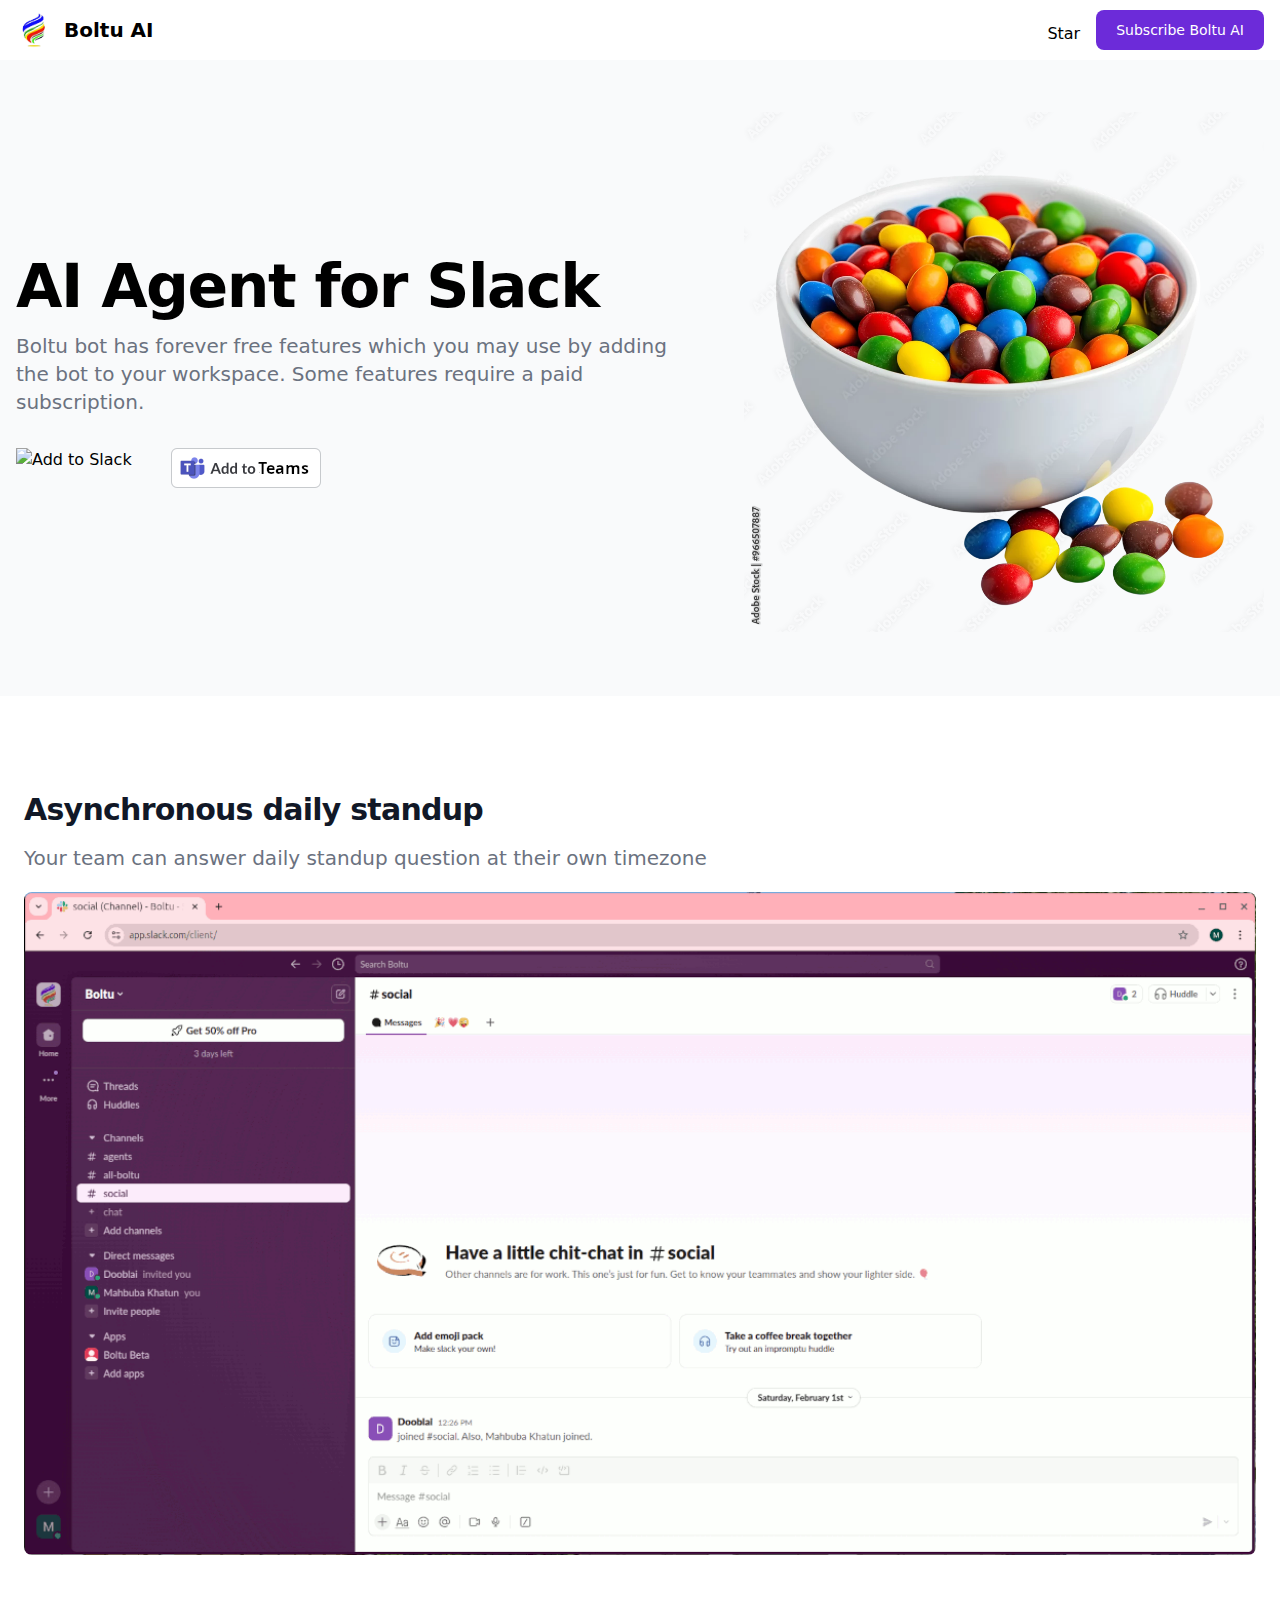
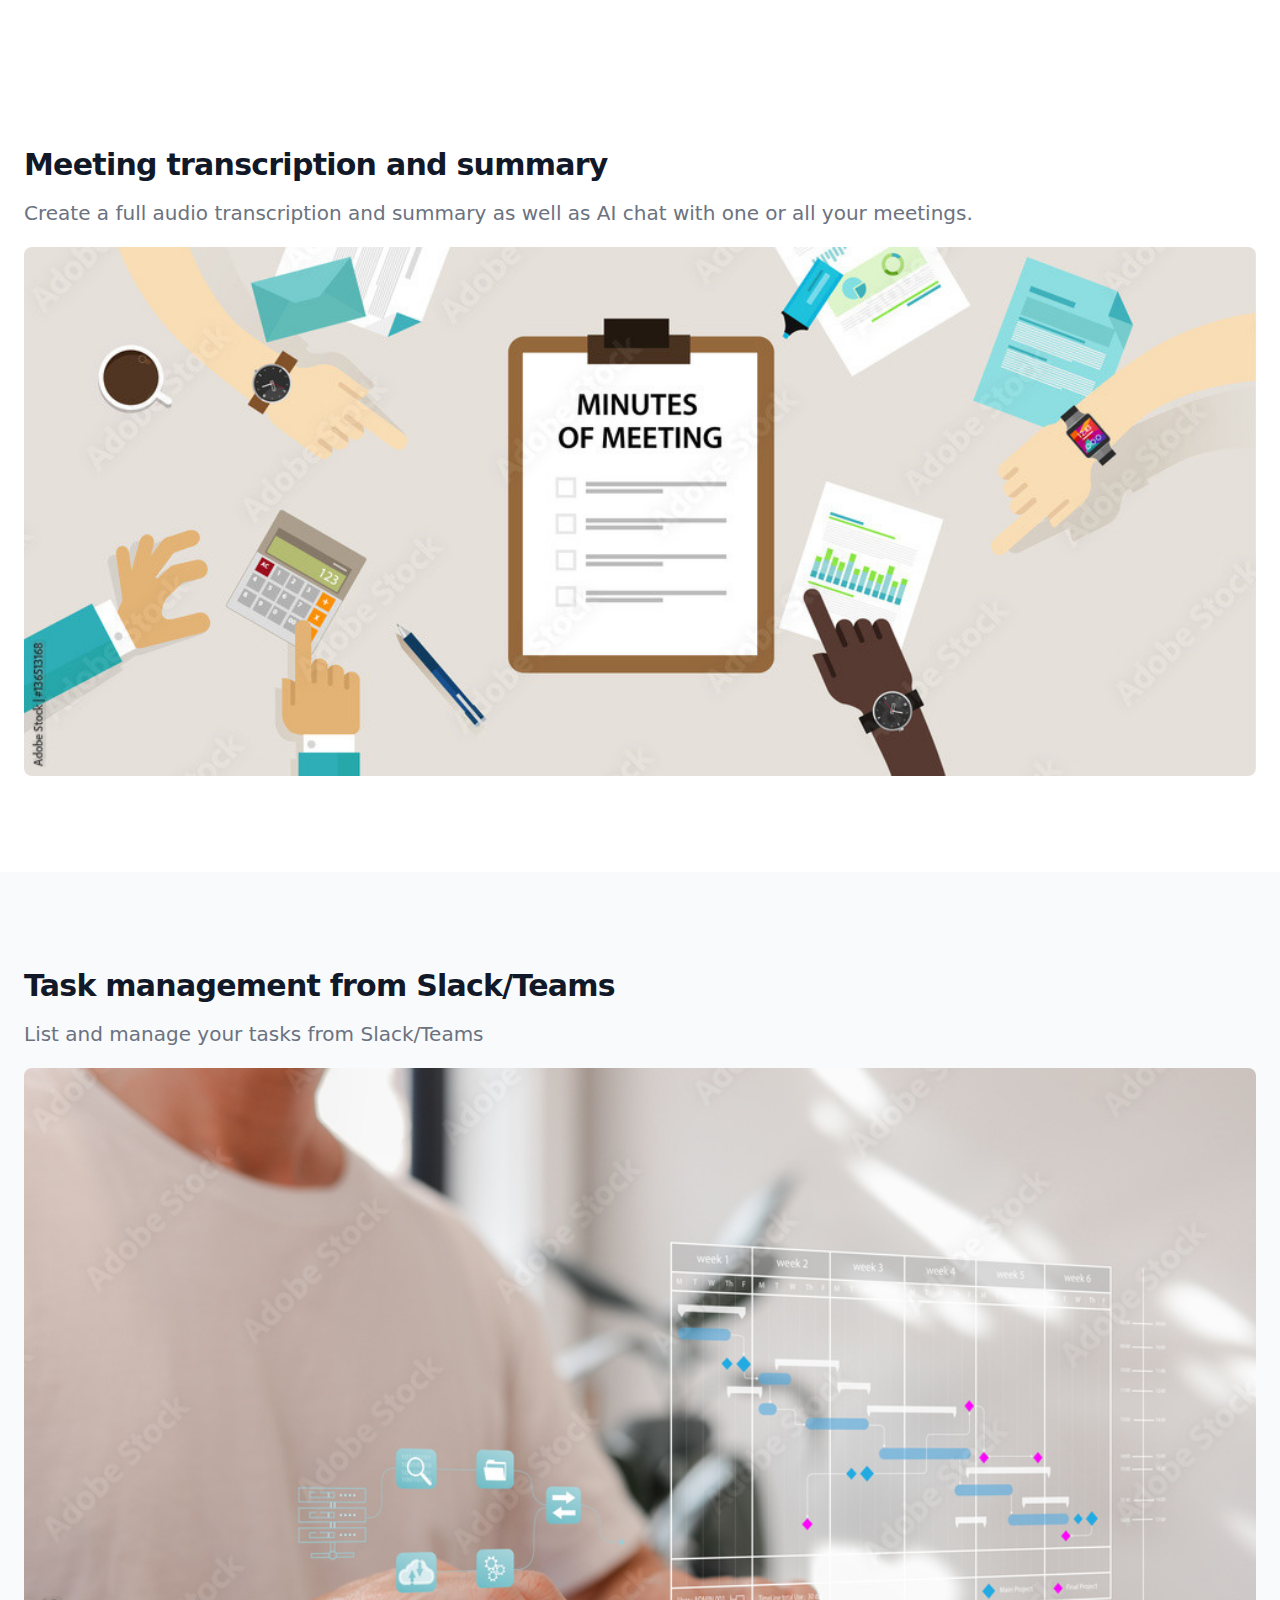
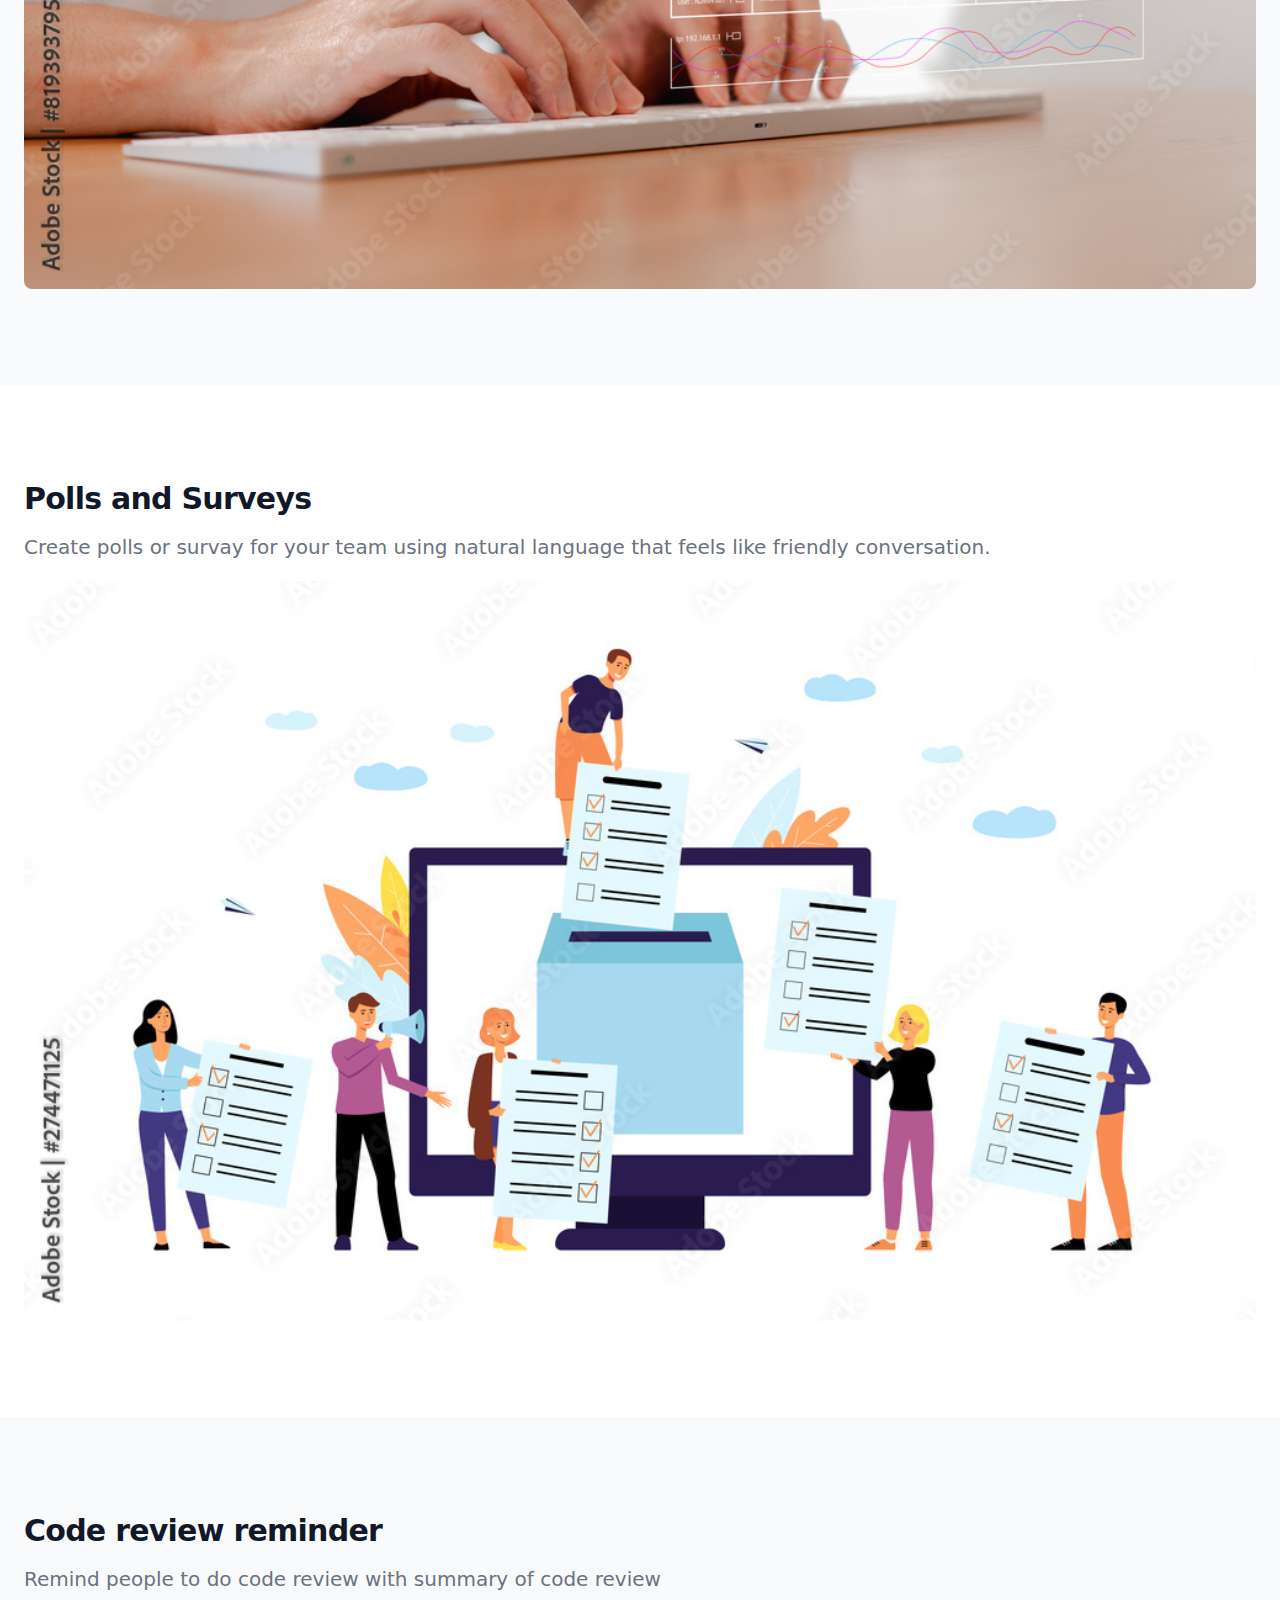
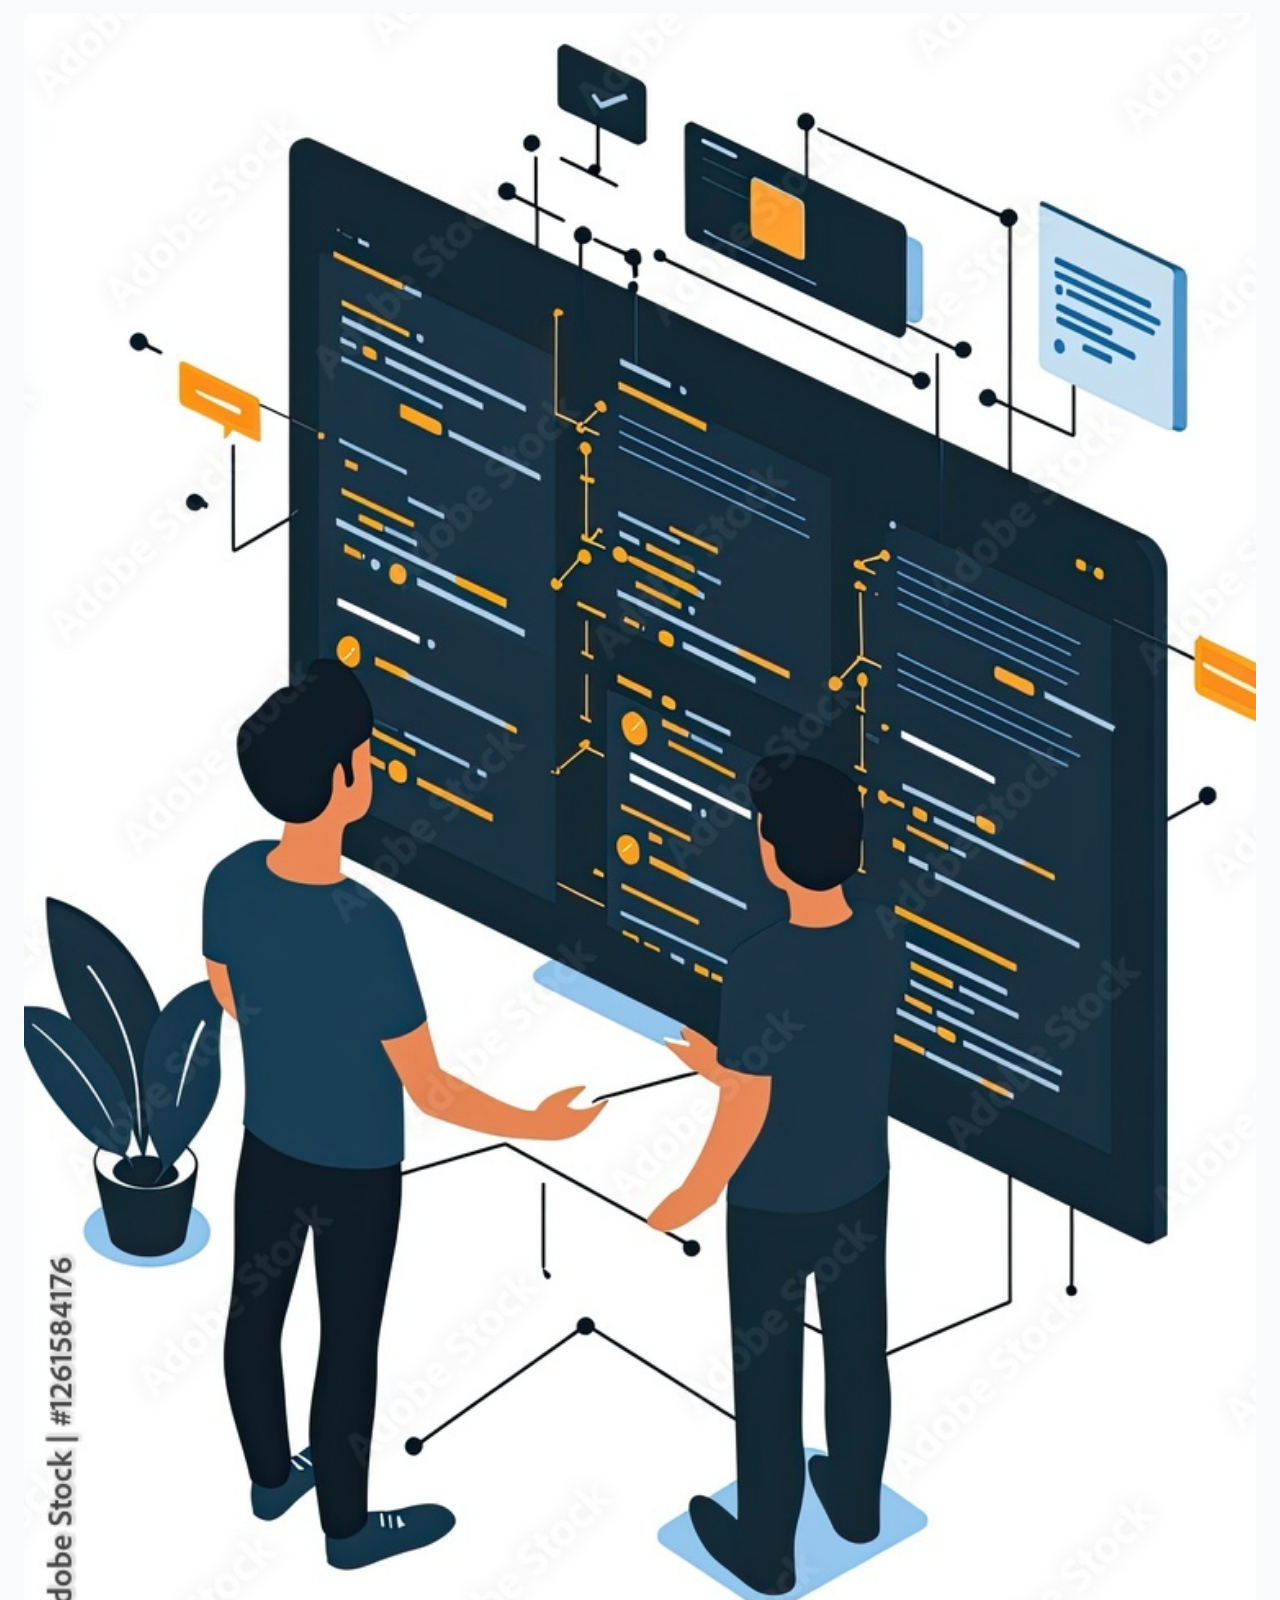
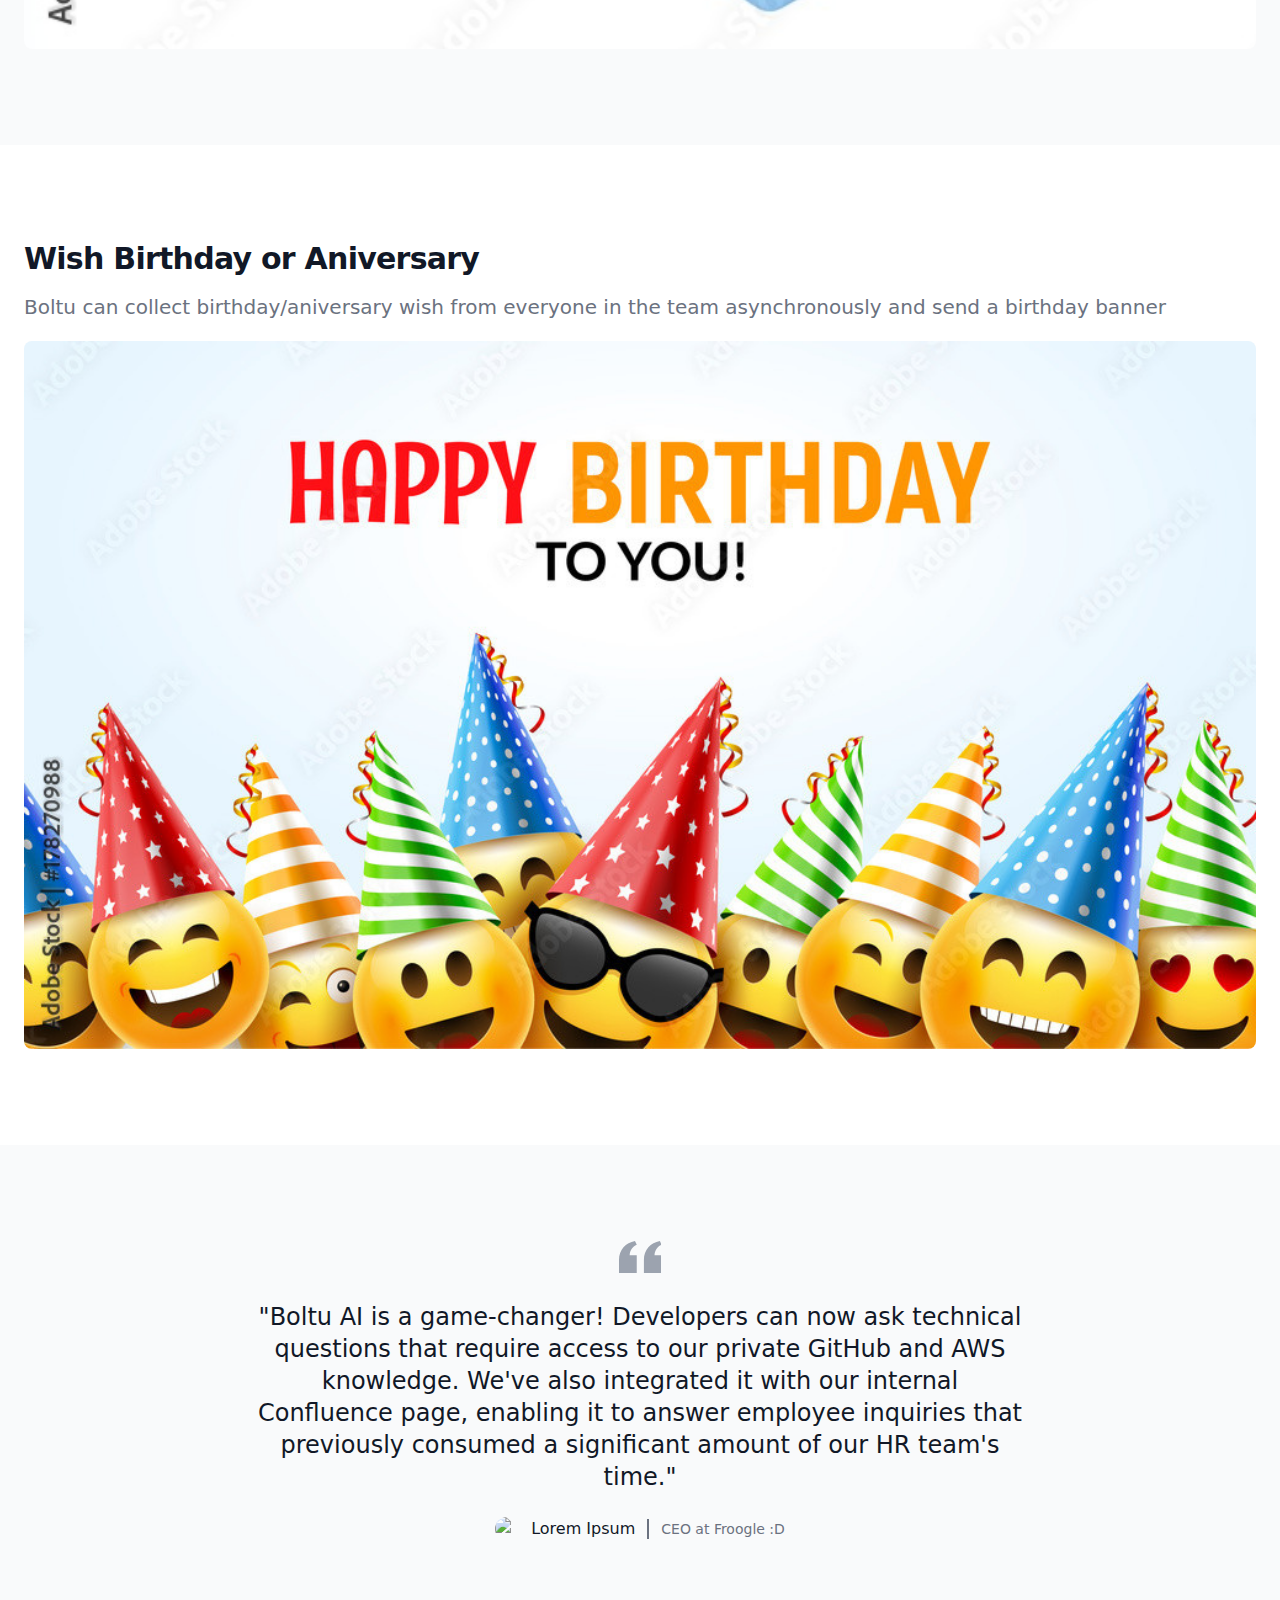
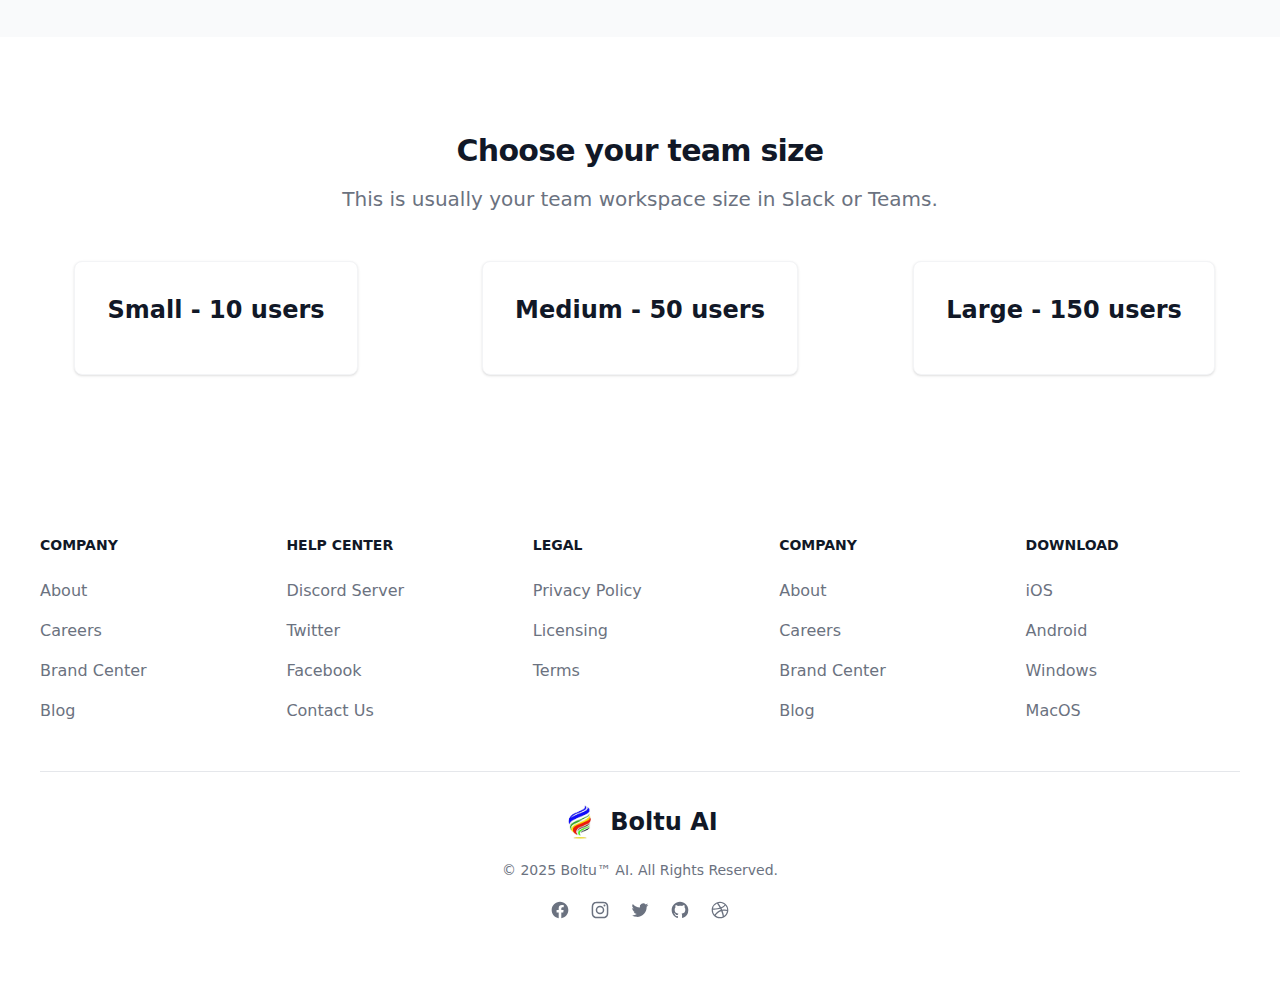
==== commit e8a7f1c2: "Added standup slack dialog animation" ====
--- a/index.html
+++ b/index.html
@@ -40,7 +40,7 @@
 
 <body>
     <header class="fixed w-full">
-        <nav class="bg-gray-600 border-gray-200 py-2.5 dark:bg-gray-900">
+        <nav class="bg-white border-gray-200 py-2.5 dark:bg-gray-900">
             <div class="flex flex-wrap items-center justify-between max-w-screen-xl px-4 mx-auto">
                 <a href="#" class="flex items-center">
                     <img src="./images/boltu.jpg" class="h-6 mr-3 sm:h-9" alt="Boltu AI" />
@@ -79,7 +79,7 @@
     </header>
 
     <!-- Start block -->
-    <section class="bg-white dark:bg-gray-900">
+    <section class="bg-gray-50 dark:bg-gray-800">
         <div class="grid max-w-screen-xl px-4 pt-20 pb-8 mx-auto lg:gap-8 xl:gap-0 lg:py-16 lg:grid-cols-12 lg:pt-28">
             <div class="mr-auto place-self-center lg:col-span-7">
                 <h1 id="header1"
@@ -104,11 +104,11 @@
     </section>
     <!-- End block -->
     <!-- Start block -->
-    <section class="bg-gray-50 dark:bg-gray-800">
+    <section class="bg-white dark:bg-gray-900" >
         <div class="max-w-screen-xl px-4 py-8 mx-auto lg:py-24 lg:px-6">            
                 <h2 class="mb-4 text-3xl font-extrabold tracking-tight text-gray-900 dark:text-white">Asynchronous daily standup</h2>
                 <p class="mb-5 font-light text-gray-500 sm:text-xl dark:text-gray-400">Your team can answer daily standup question at their own timezone</p>                    
-                <img class="hidden w-full rounded-lg lg:mb-0 lg:flex" src="./images/standup_ani.gif"
+                <img class="hidden w-full rounded-lg lg:mb-0 lg:flex" src="./images/standup_ani_one_sm.gif"
                     alt="dashboard feature image">            
         </div>
     </section>
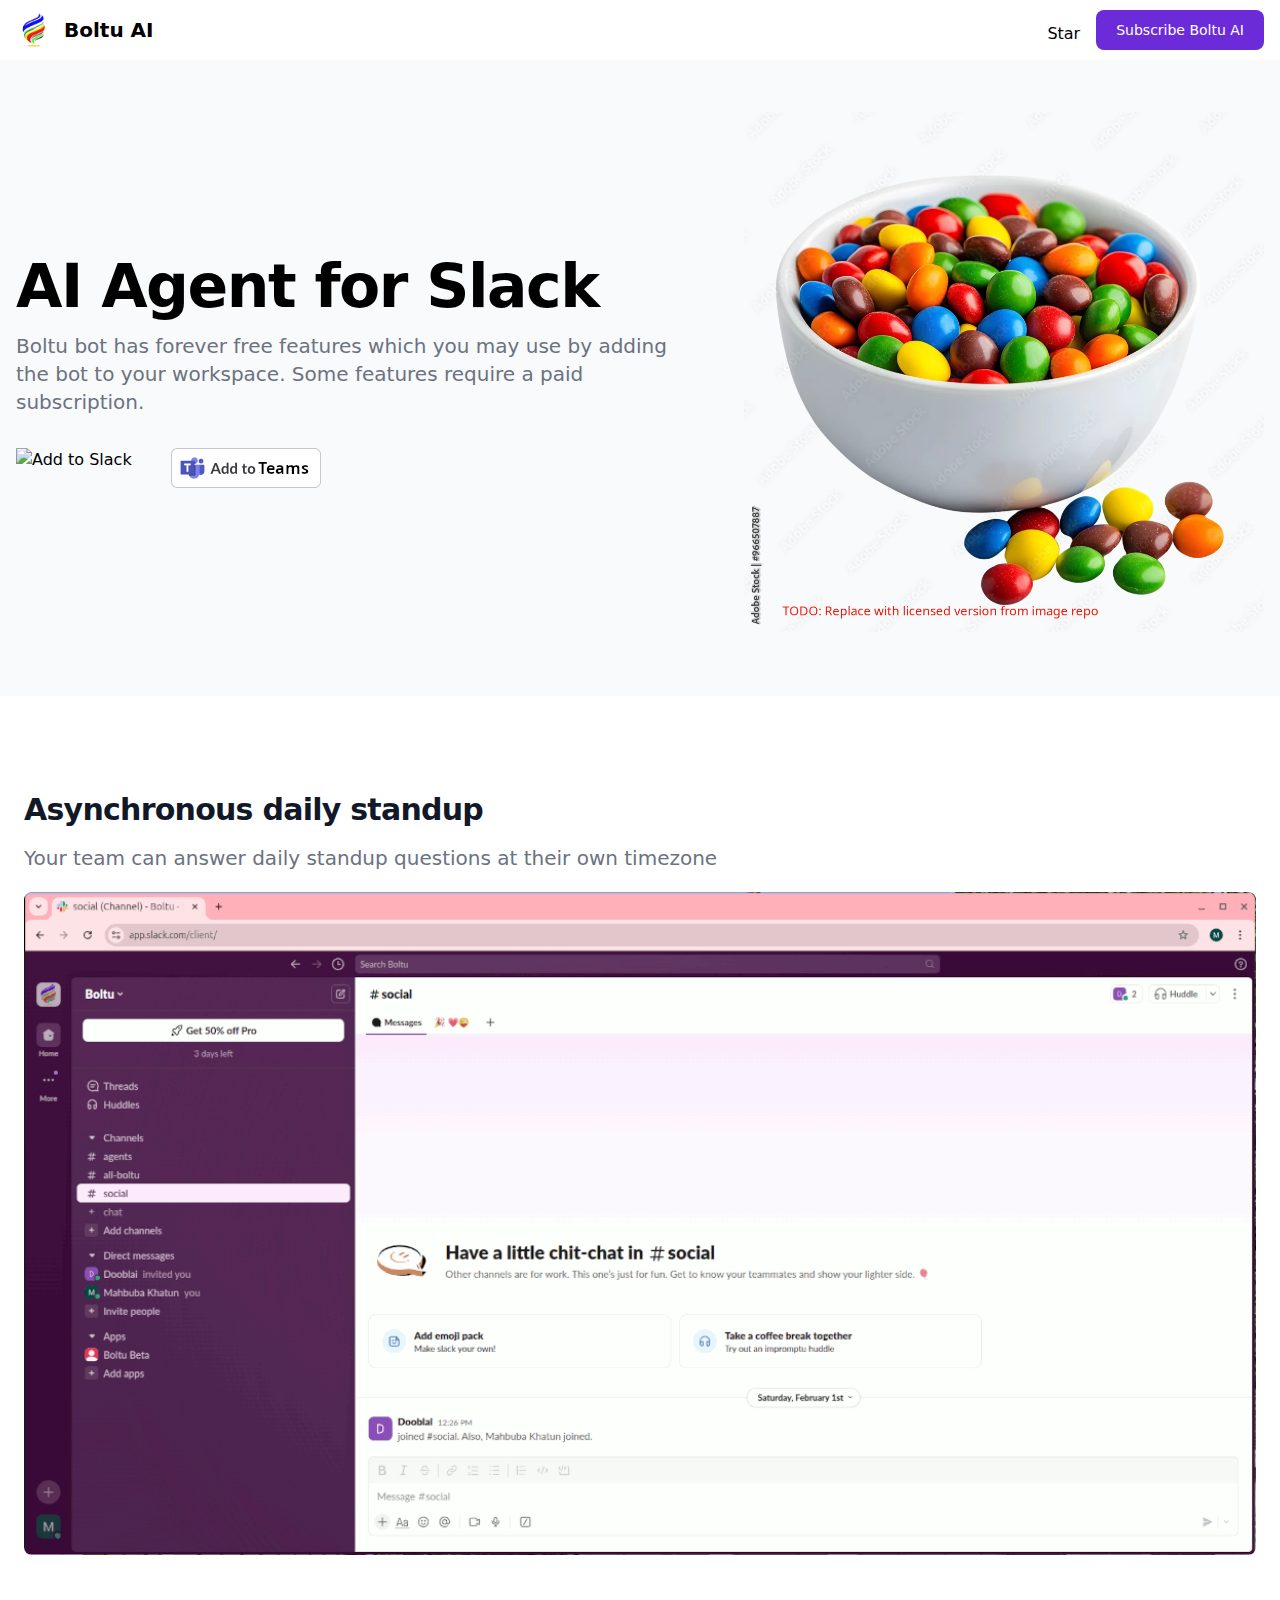
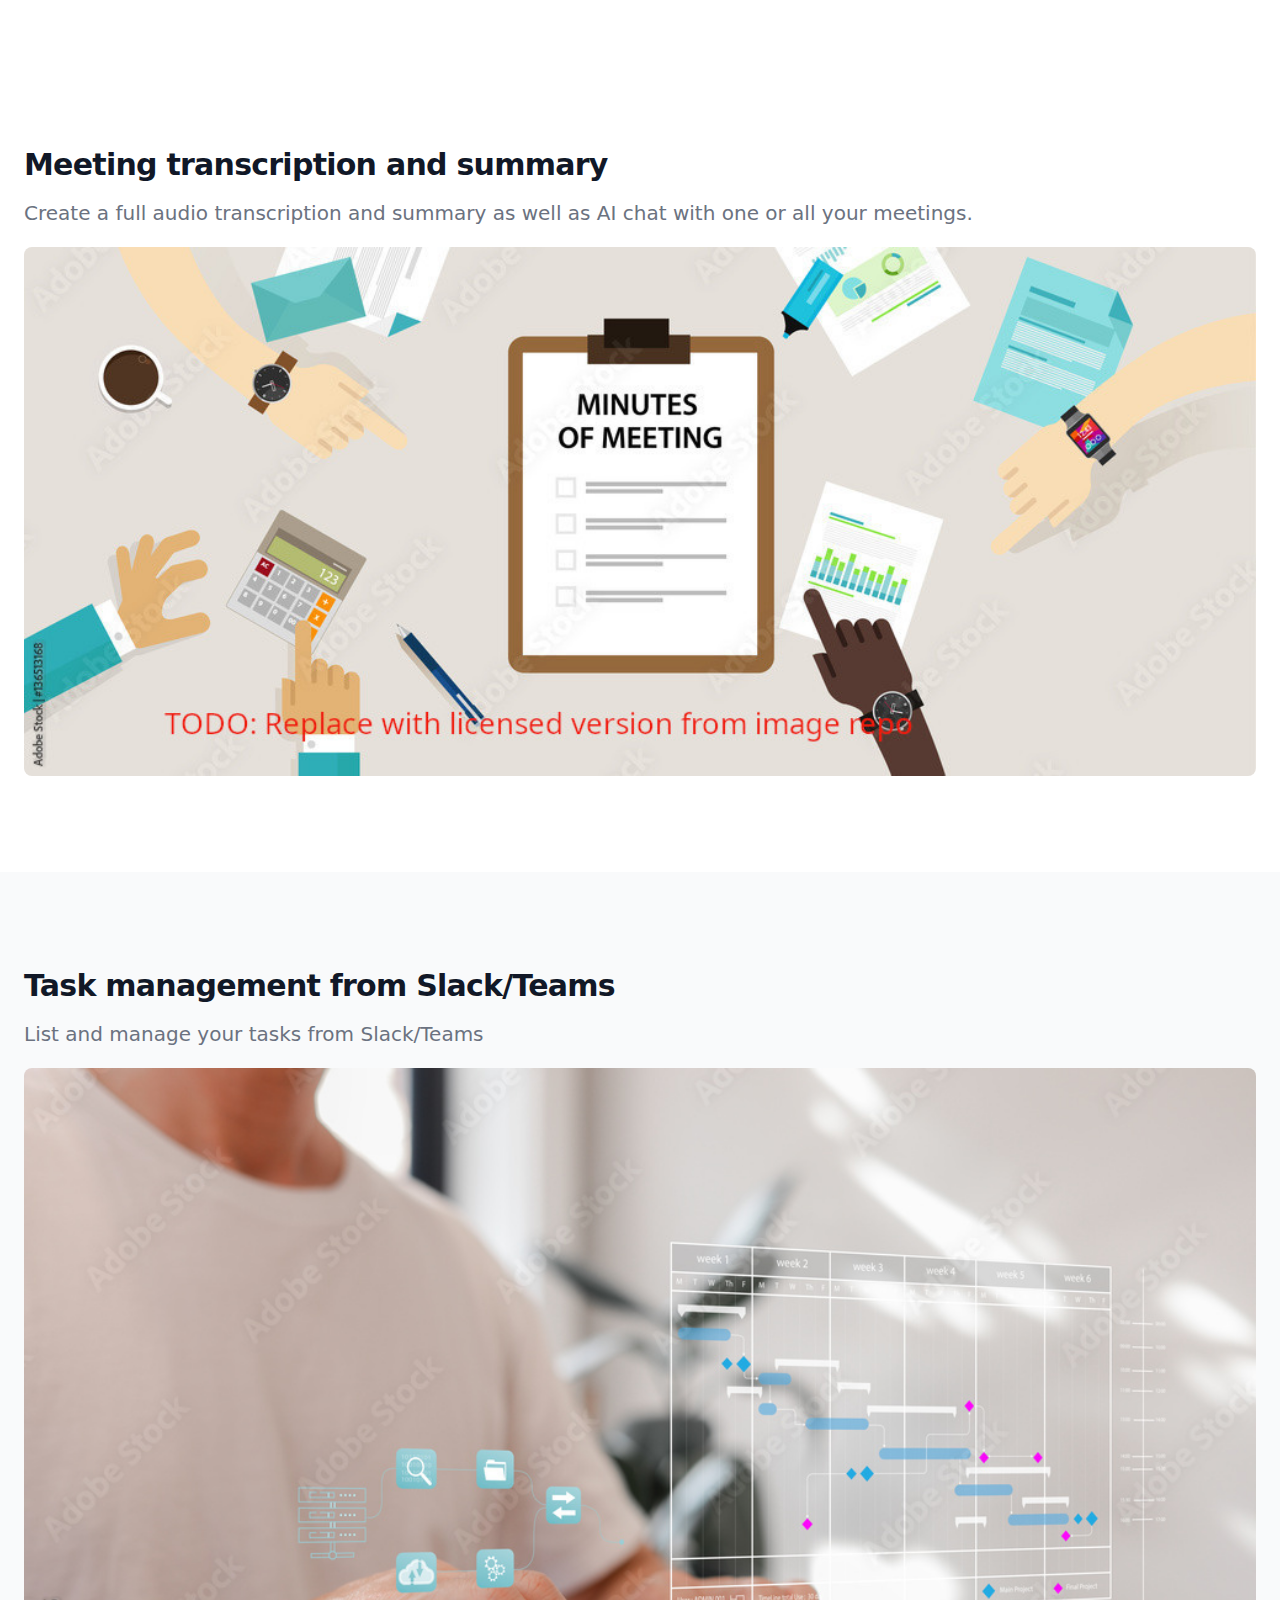
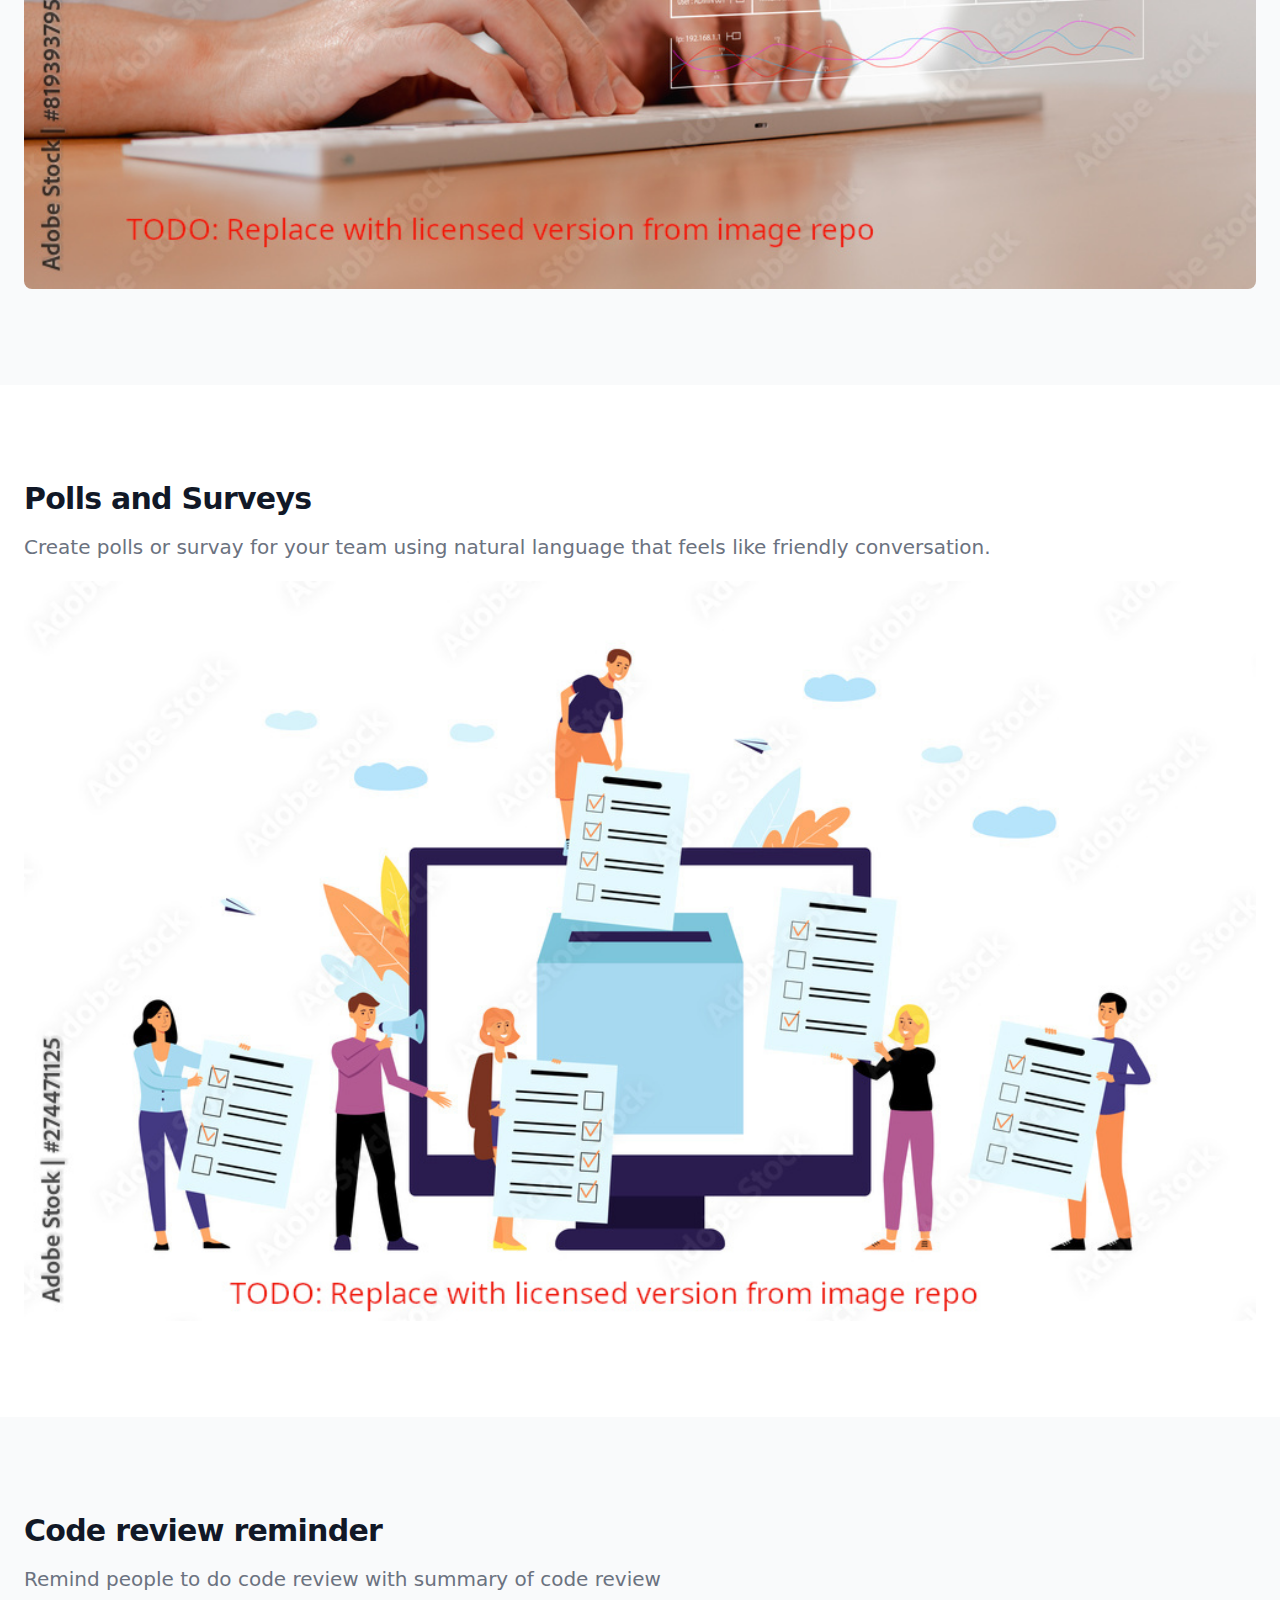
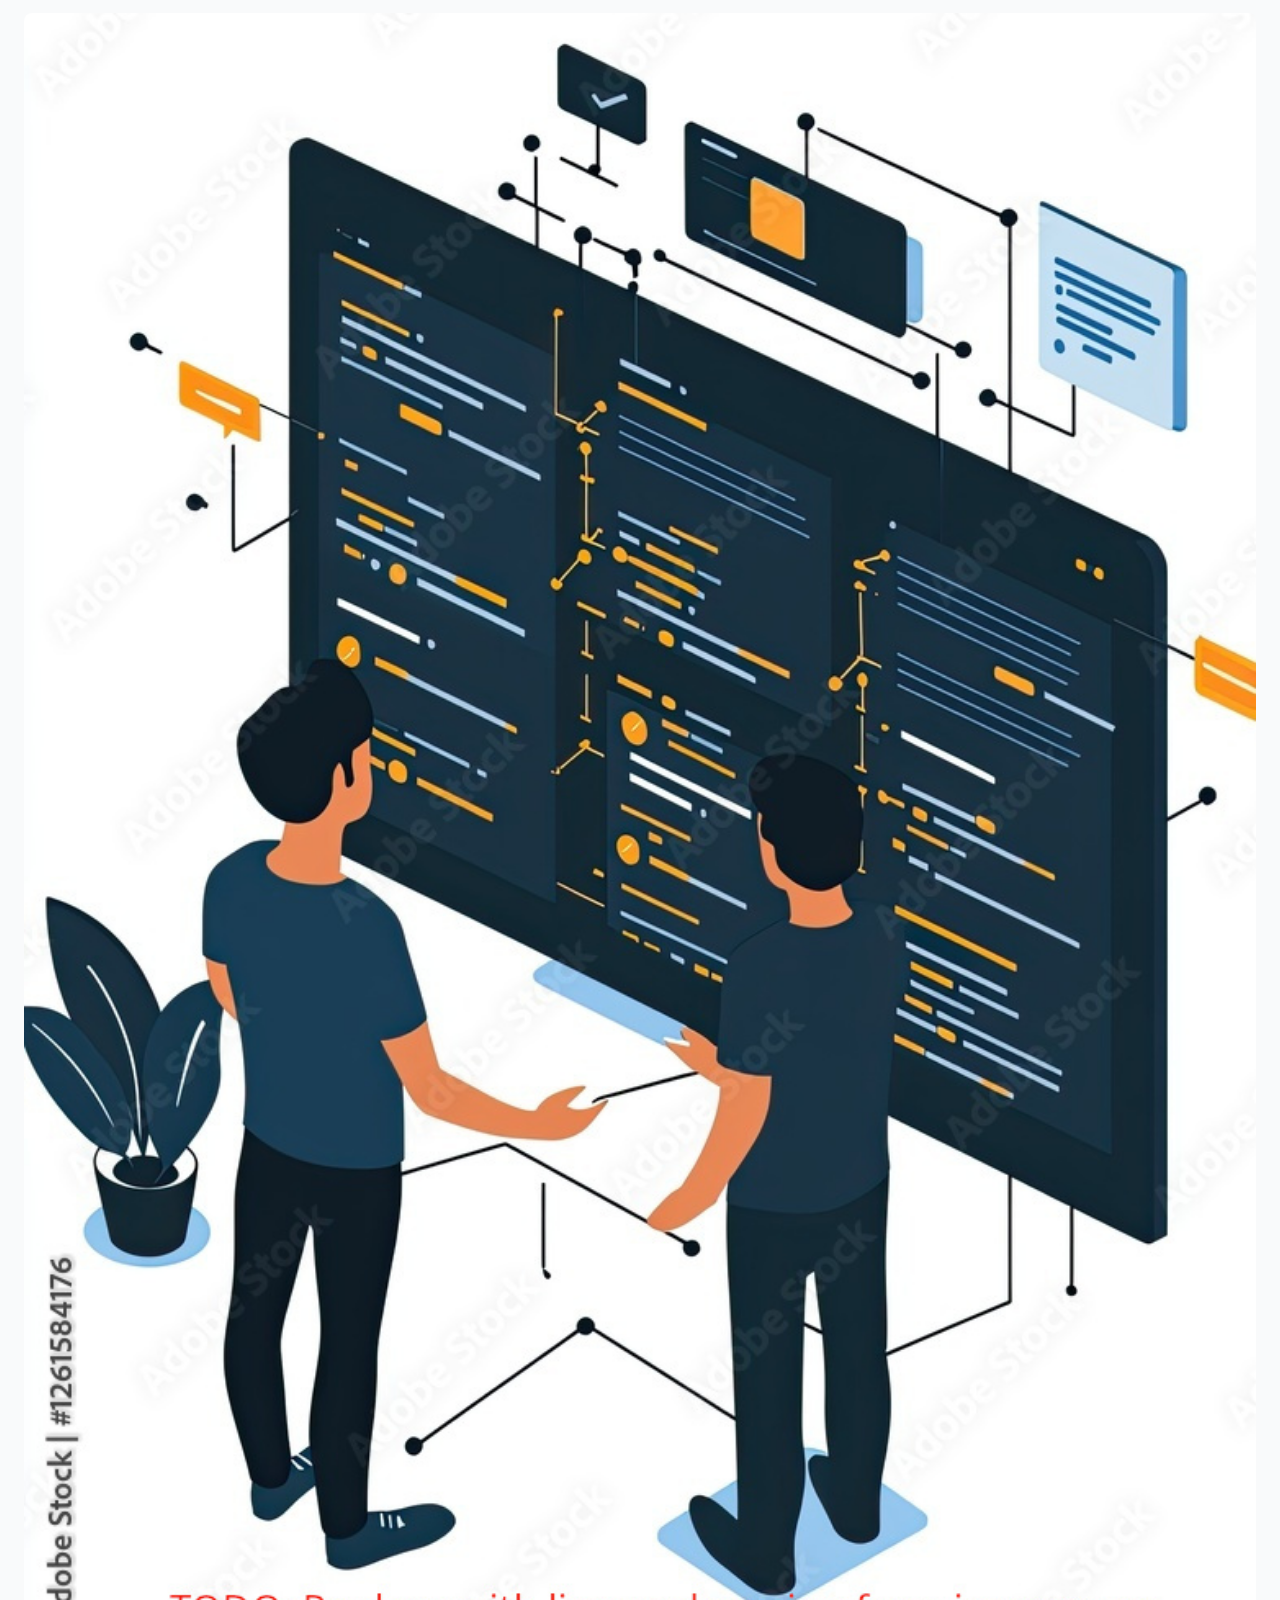
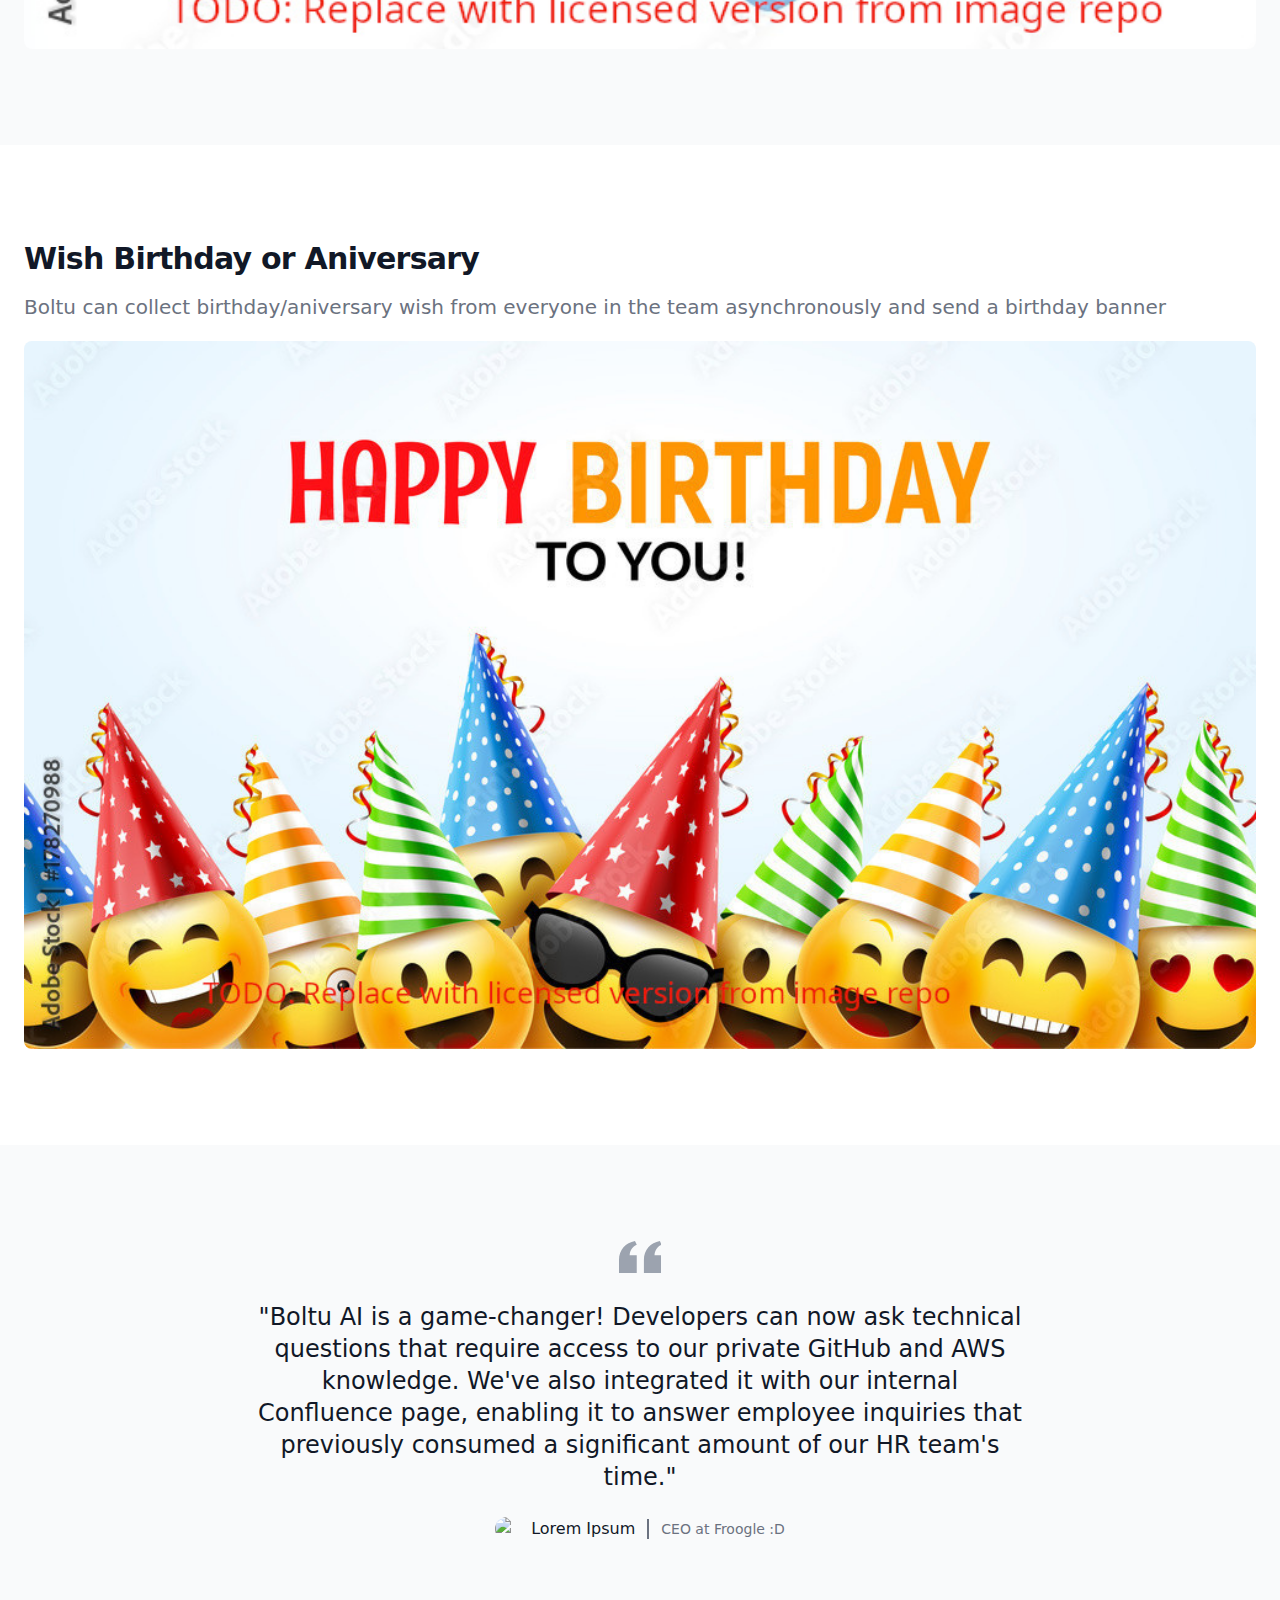
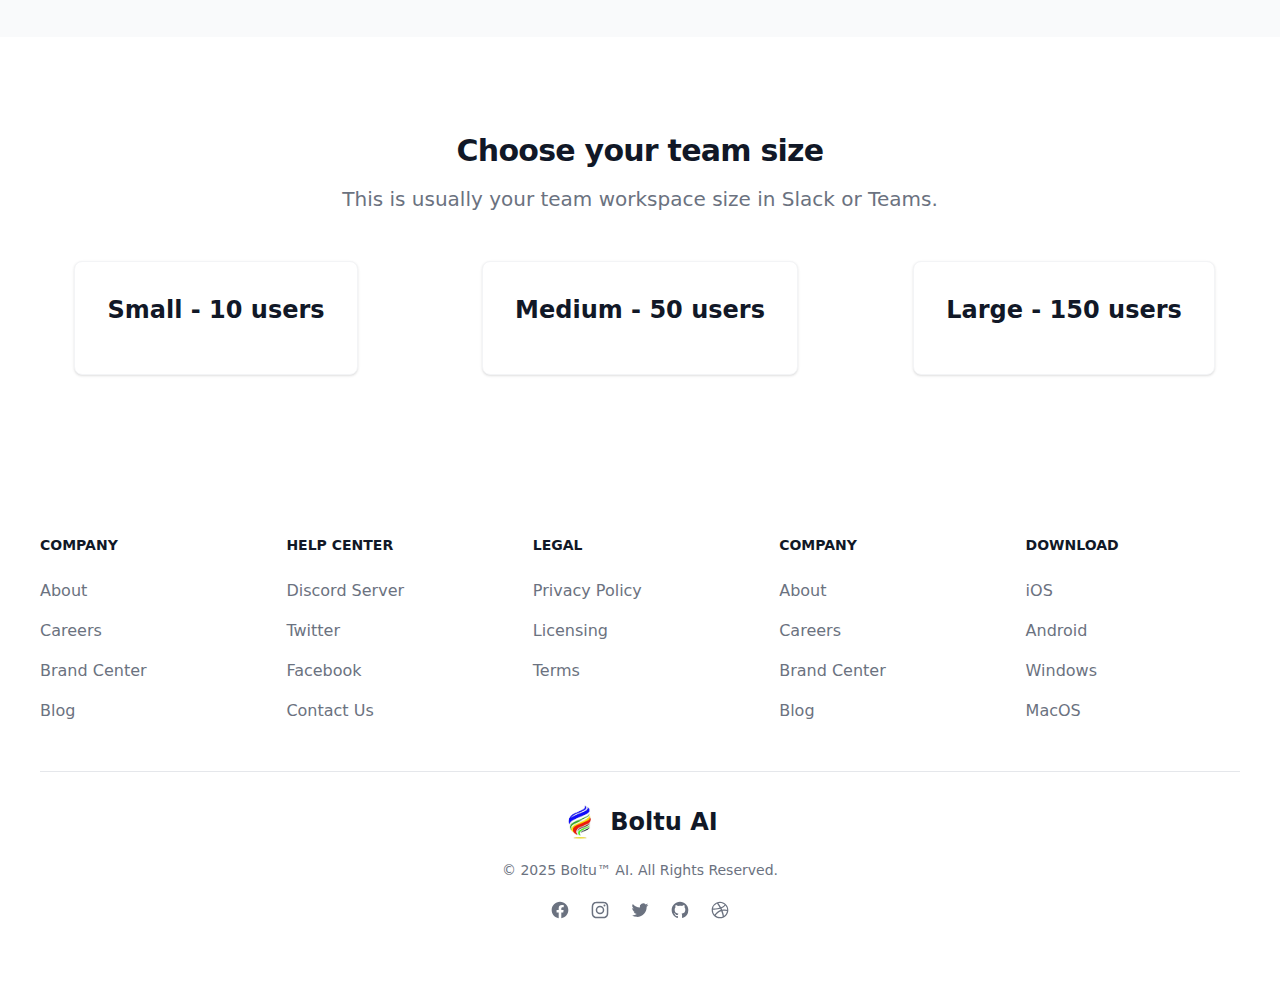
==== commit e40f8872: "Added mixpanel" ====
--- a/index.html
+++ b/index.html
@@ -36,6 +36,11 @@
     <meta name="theme-color" content="#ffffff">
     <script async defer src="https://buttons.github.io/buttons.js"></script>
     <link rel="stylesheet" href="css/main.css">
+
+    <!-- Paste this right before your closing </head> tag -->
+    <script type="text/javascript">
+        (function (f, b) { if (!b.__SV) { var e, g, i, h; window.mixpanel = b; b._i = []; b.init = function (e, f, c) { function g(a, d) { var b = d.split("."); 2 == b.length && ((a = a[b[0]]), (d = b[1])); a[d] = function () { a.push([d].concat(Array.prototype.slice.call(arguments, 0))); }; } var a = b; "undefined" !== typeof c ? (a = b[c] = []) : (c = "mixpanel"); a.people = a.people || []; a.toString = function (a) { var d = "mixpanel"; "mixpanel" !== c && (d += "." + c); a || (d += " (stub)"); return d; }; a.people.toString = function () { return a.toString(1) + ".people (stub)"; }; i = "disable time_event track track_pageview track_links track_forms track_with_groups add_group set_group remove_group register register_once alias unregister identify name_tag set_config reset opt_in_tracking opt_out_tracking has_opted_in_tracking has_opted_out_tracking clear_opt_in_out_tracking start_batch_senders people.set people.set_once people.unset people.increment people.append people.union people.track_charge people.clear_charges people.delete_user people.remove".split( " "); for (h = 0; h < i.length; h++) g(a, i[h]); var j = "set set_once union unset remove delete".split(" "); a.get_group = function () { function b(c) { d[c] = function () { call2_args = arguments; call2 = [c].concat(Array.prototype.slice.call(call2_args, 0)); a.push([e, call2]); }; } for ( var d = {}, e = ["get_group"].concat( Array.prototype.slice.call(arguments, 0)), c = 0; c < j.length; c++) b(j[c]); return d; }; b._i.push([e, f, c]); }; b.__SV = 1.2; e = f.createElement("script"); e.type = "text/javascript"; e.async = !0; e.src = "undefined" !== typeof MIXPANEL_CUSTOM_LIB_URL ? MIXPANEL_CUSTOM_LIB_URL : "file:" === f.location.protocol && "//cdn.mxpnl.com/libs/mixpanel-2-latest.min.js".match(/^\/\//) ? "https://cdn.mxpnl.com/libs/mixpanel-2-latest.min.js" : "//cdn.mxpnl.com/libs/mixpanel-2-latest.min.js"; g = f.getElementsByTagName("script")[0]; g.parentNode.insertBefore(e, g); } })(document, window.mixpanel || []);
+    </script>        
 </head>
 
 <body>
@@ -107,7 +112,7 @@
     <section class="bg-white dark:bg-gray-900" >
         <div class="max-w-screen-xl px-4 py-8 mx-auto lg:py-24 lg:px-6">            
                 <h2 class="mb-4 text-3xl font-extrabold tracking-tight text-gray-900 dark:text-white">Asynchronous daily standup</h2>
-                <p class="mb-5 font-light text-gray-500 sm:text-xl dark:text-gray-400">Your team can answer daily standup question at their own timezone</p>                    
+                <p class="mb-5 font-light text-gray-500 sm:text-xl dark:text-gray-400">Your team can answer daily standup questions at their own timezone</p>                    
                 <img class="hidden w-full rounded-lg lg:mb-0 lg:flex" src="./images/standup_ani_one_sm.gif"
                     alt="dashboard feature image">            
         </div>
@@ -495,6 +500,15 @@
         const values = ["Slack", "Zoom", "Jira", "Teams", "Github", "Code"];
         rotateText("header1", values);
     </script>
+    <script>
+        mixpanel.init("c5cb4fbb23f3e0dc82e264d120eaa0f2", {
+            debug: true,
+            track_pageview: true,
+            persistence: "localStorage",
+        });        
+
+        mixpanel.track("PageView");
+    </script>
 </body>
 
 </html>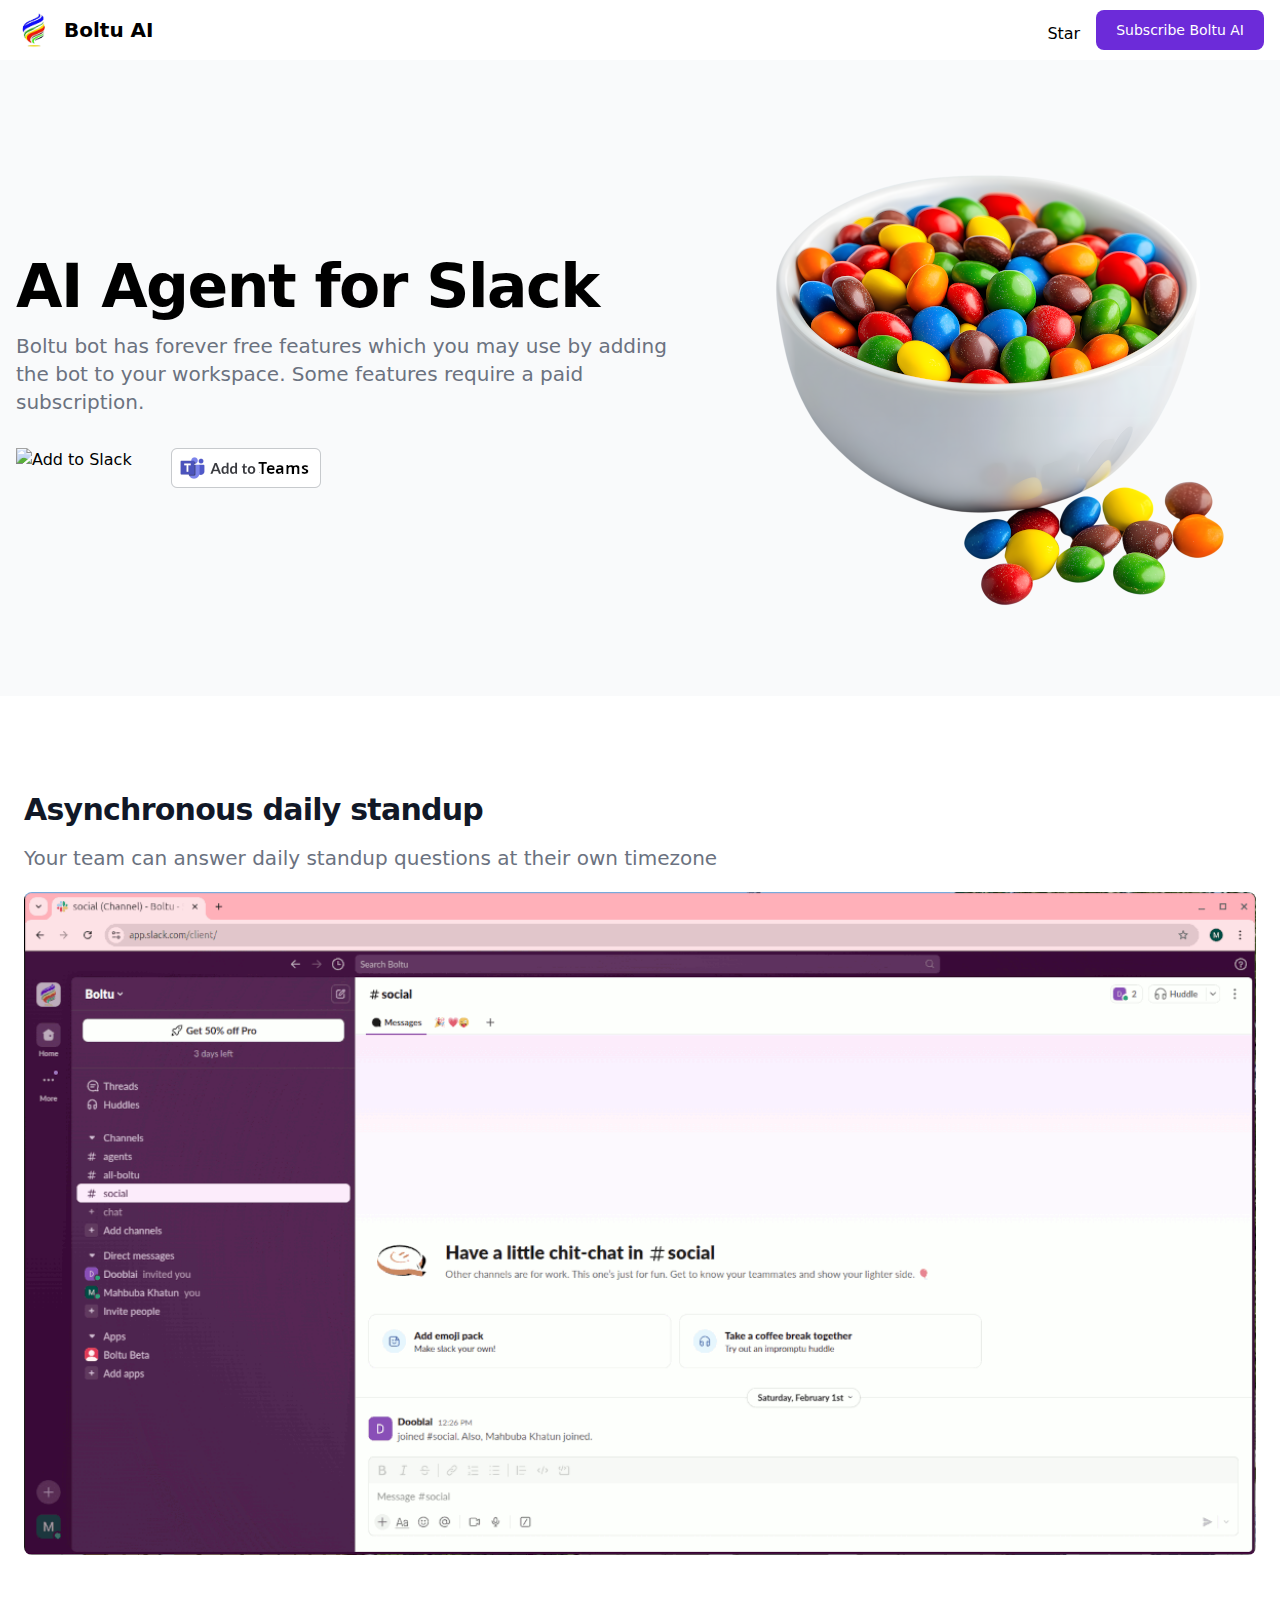
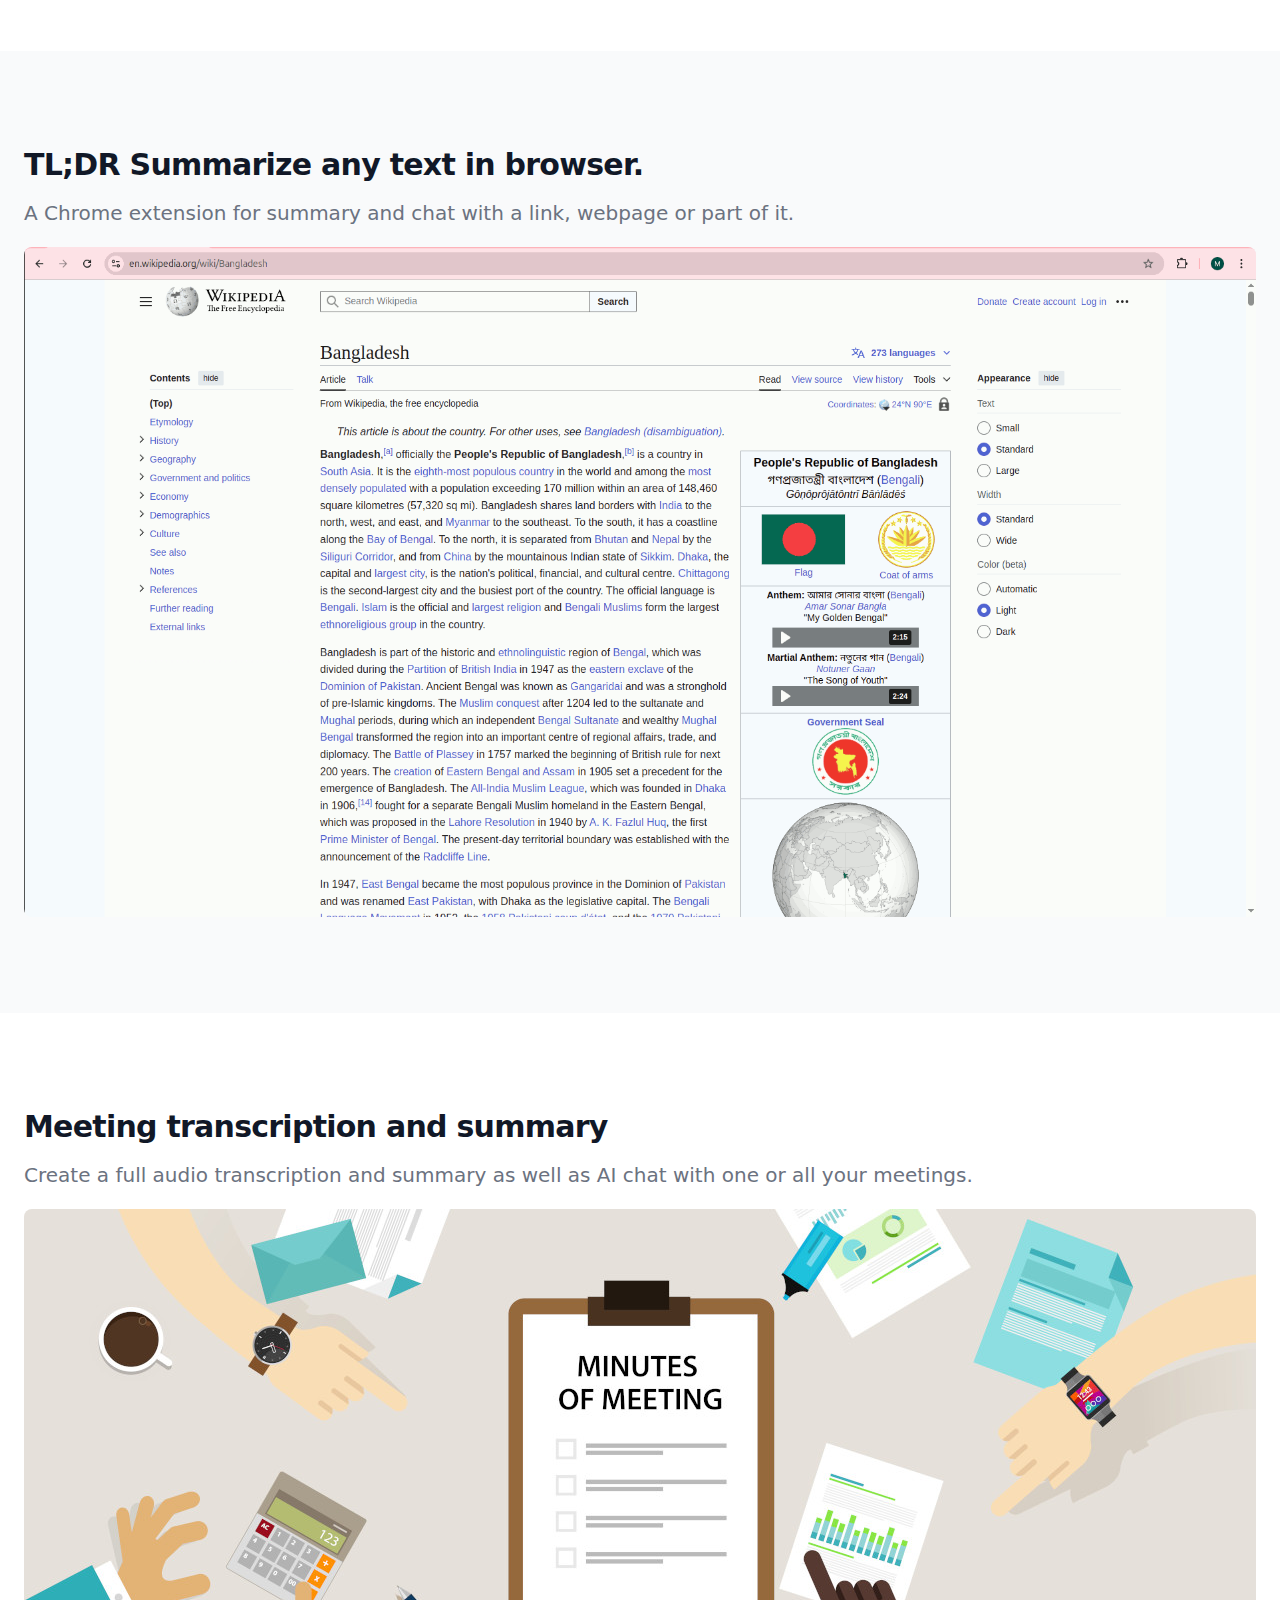
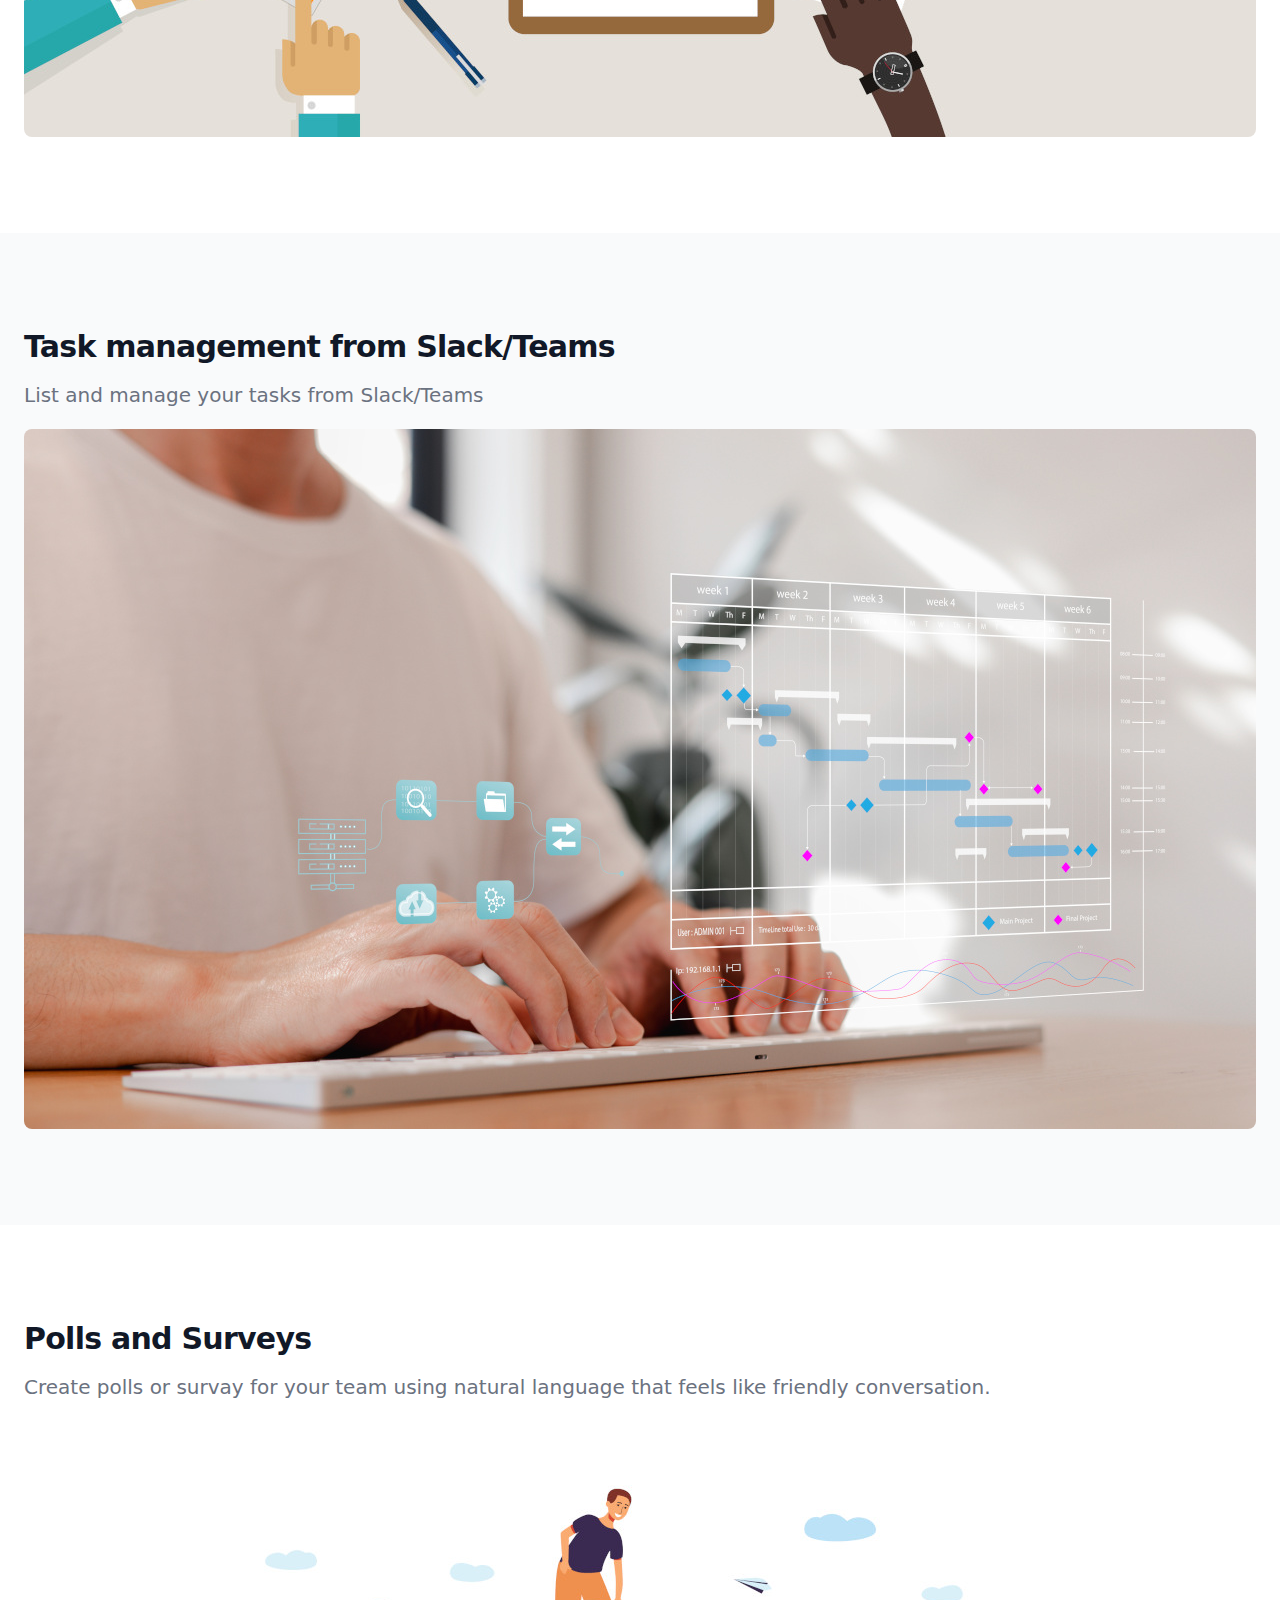
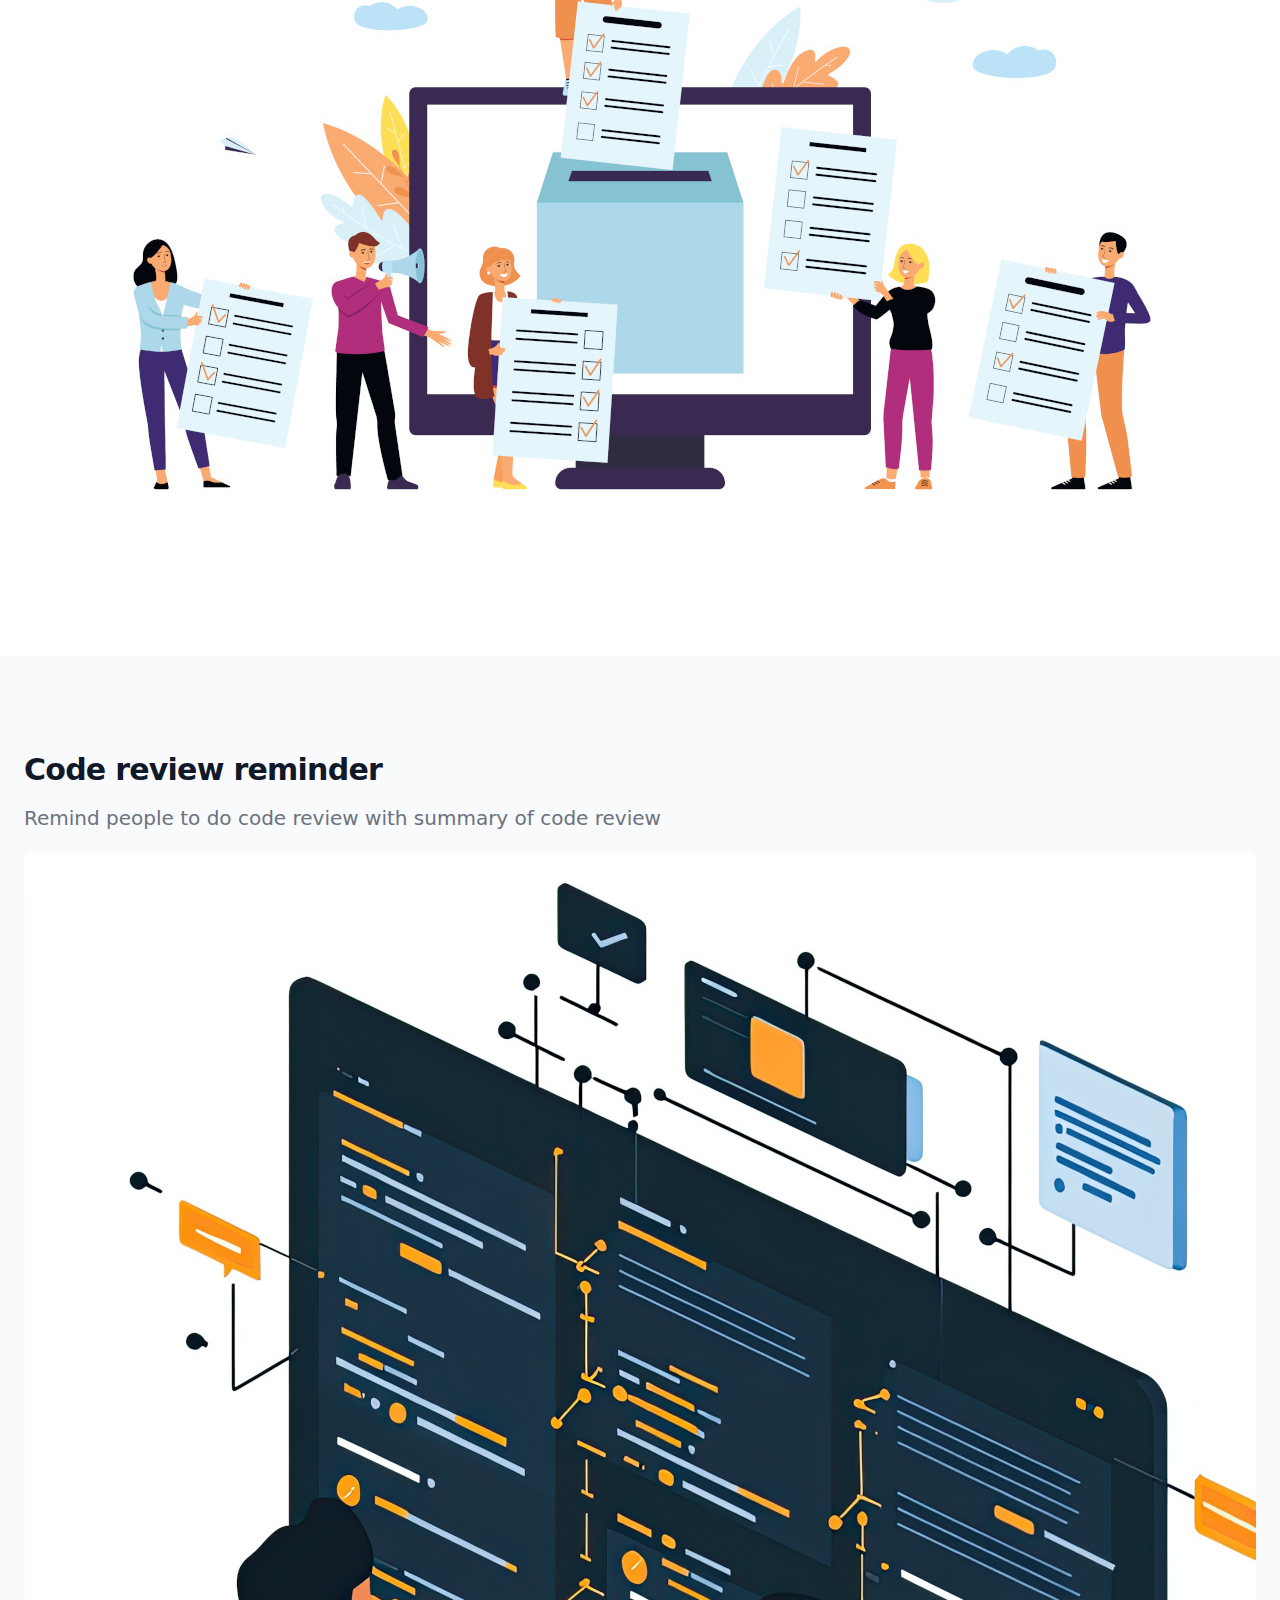
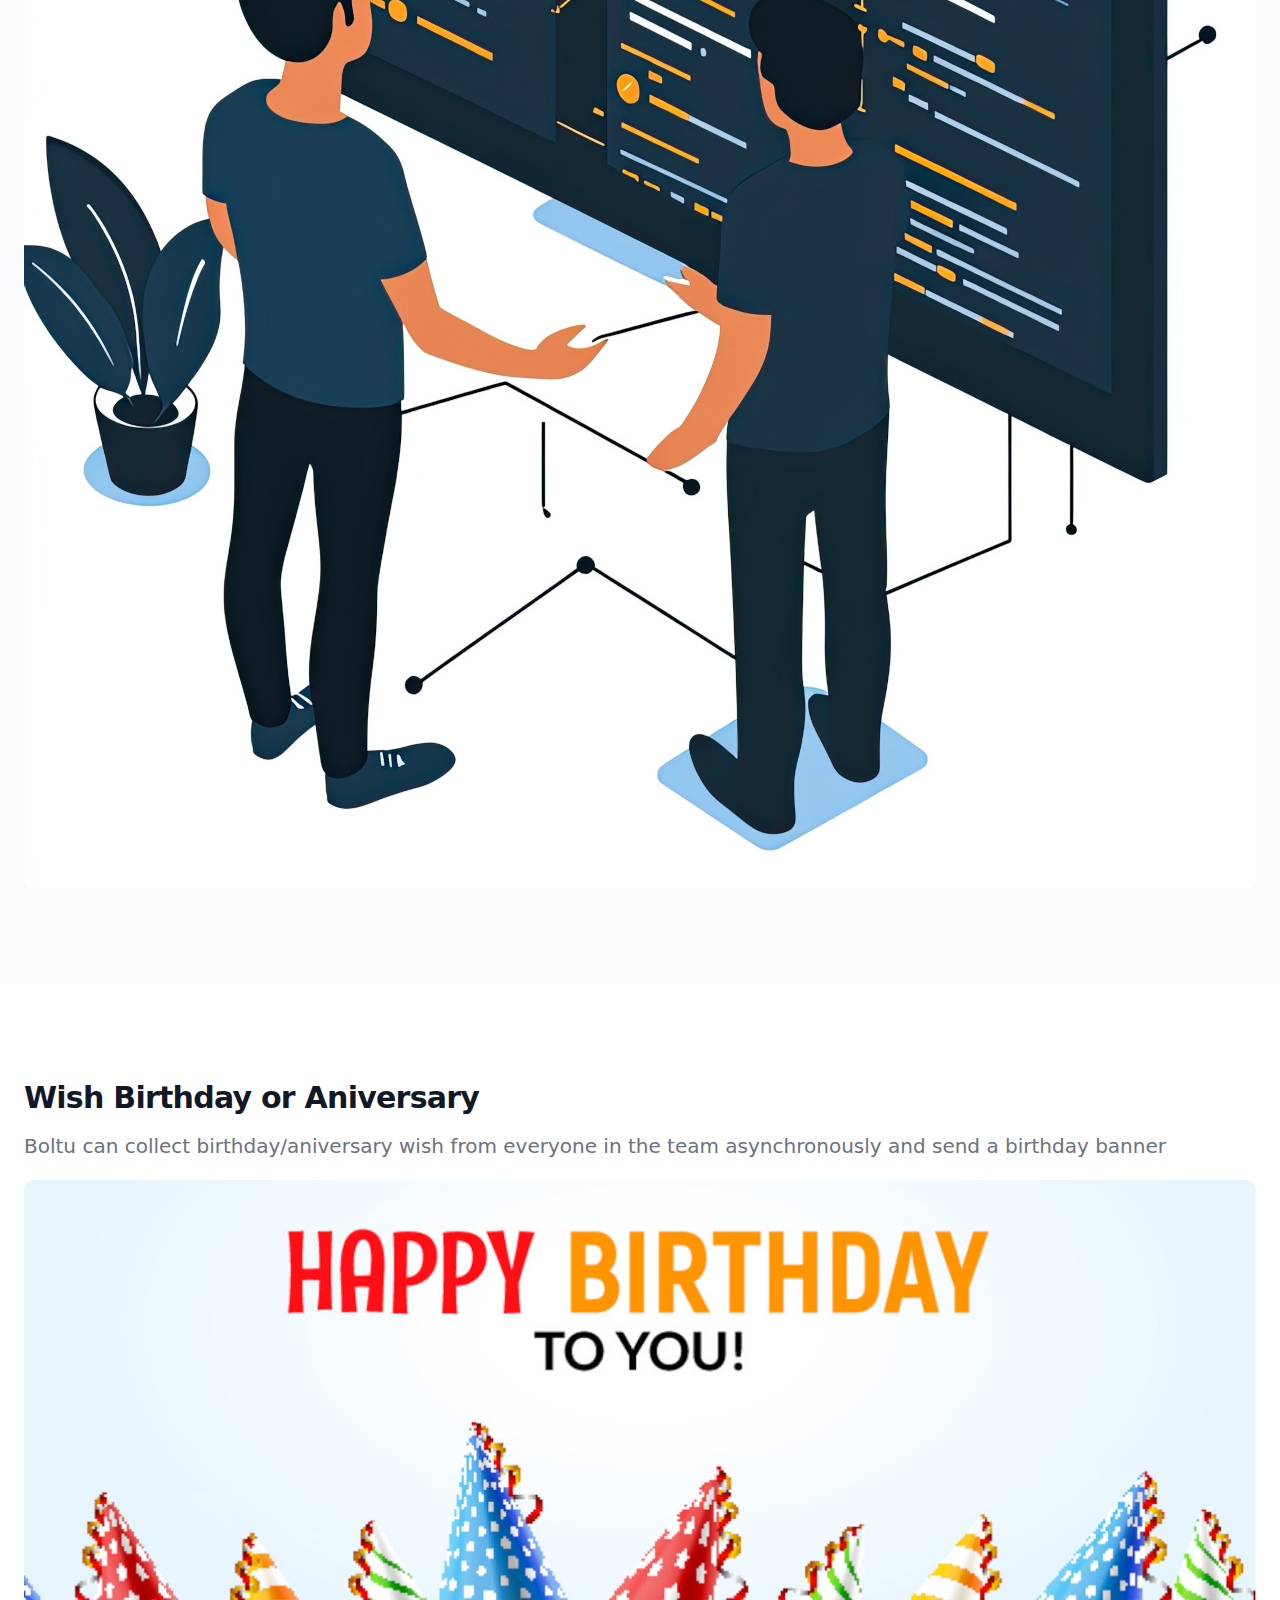
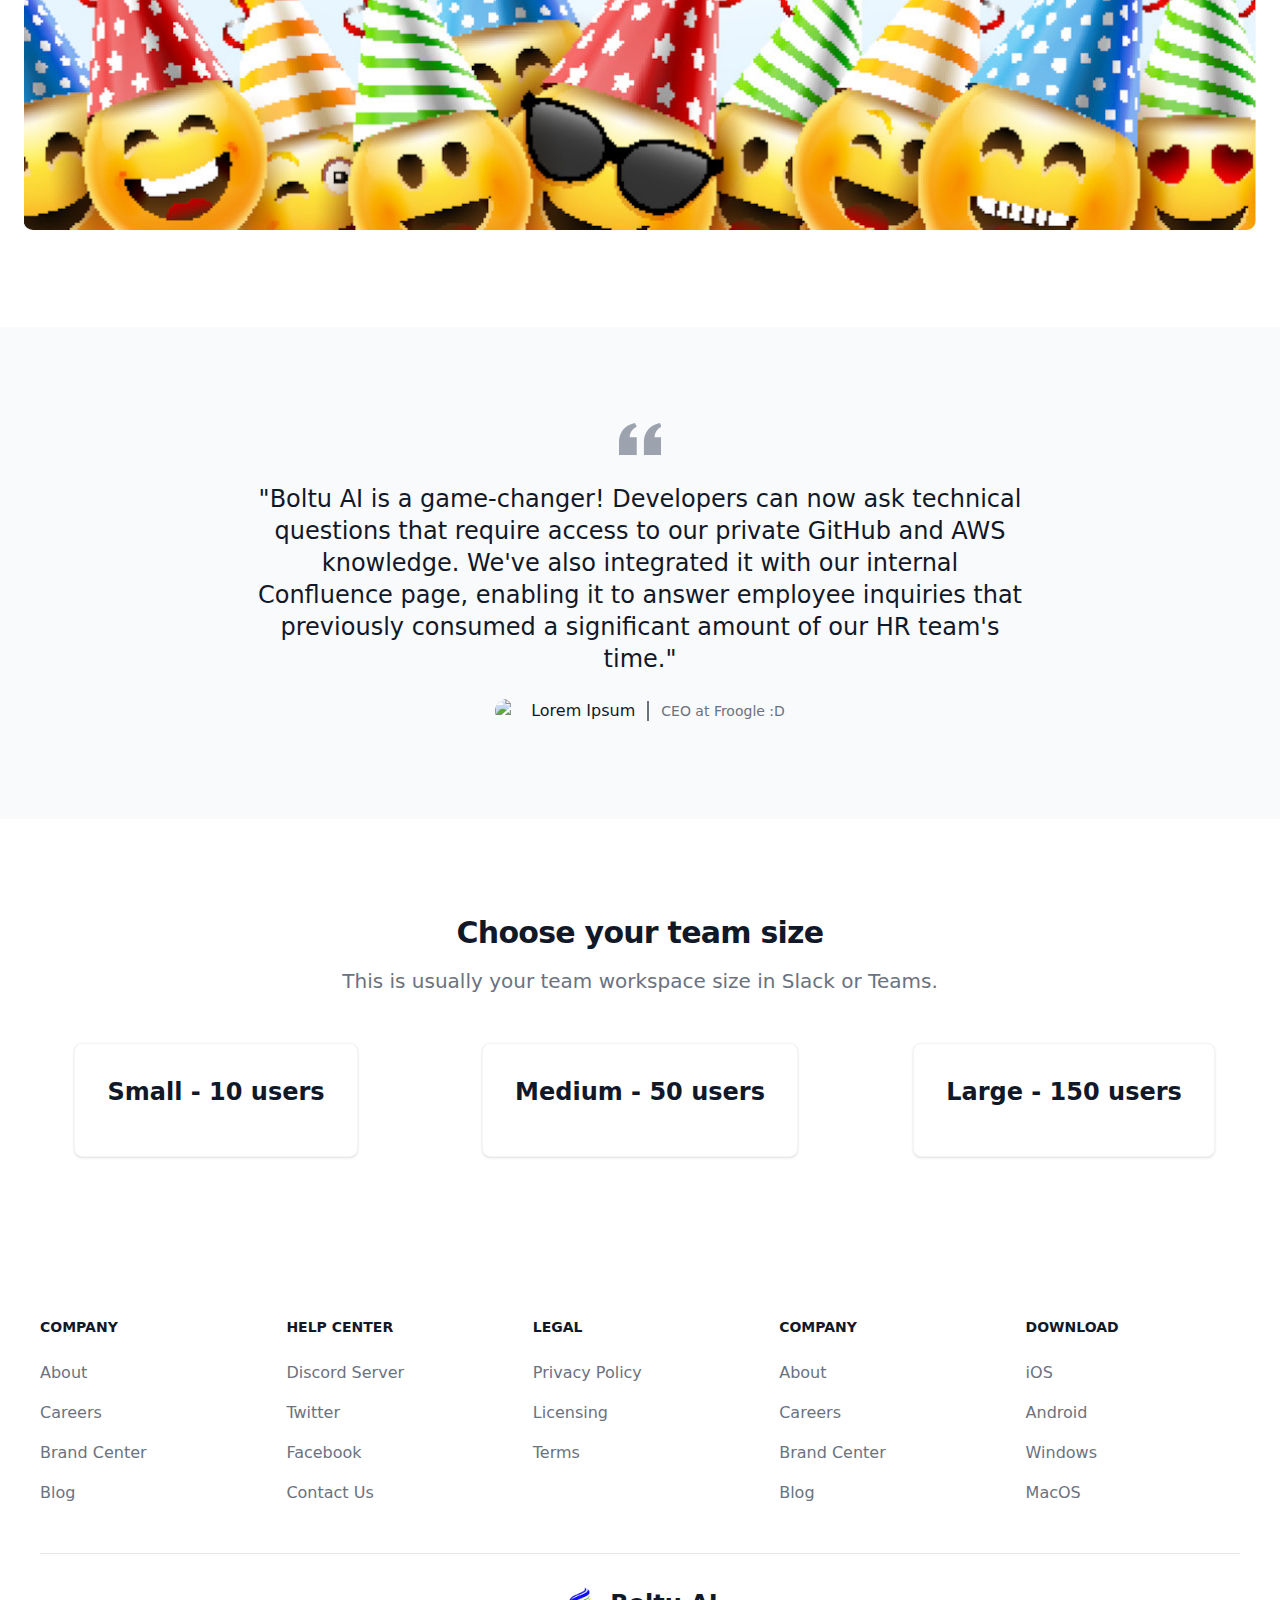
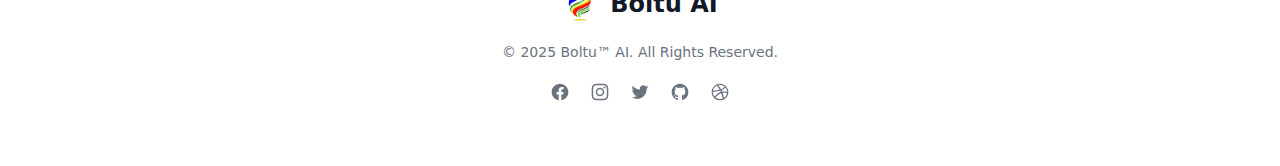
==== commit 2ed2f2e7: "Added TLDR" ====
--- a/index.html
+++ b/index.html
@@ -118,6 +118,17 @@
         </div>
     </section>
     <!-- End block -->
+
+    <!-- Start block -->
+    <section class="bg-gray-50 dark:bg-gray-800">
+        <div class="max-w-screen-xl px-4 py-8 mx-auto lg:py-24 lg:px-6">            
+                <h2 class="mb-4 text-3xl font-extrabold tracking-tight text-gray-900 dark:text-white">TL;DR Summarize any text in browser.</h2>
+                <p class="mb-5 font-light text-gray-500 sm:text-xl dark:text-gray-400">A Chrome extension for summary and chat with a link, webpage or part of it.</p>                    
+                <img class="hidden w-full rounded-lg lg:mb-0 lg:flex" src="./images/tldr1.gif"
+                    alt="dashboard feature image">            
+        </div>
+    </section>
+    <!-- End block -->    
 
     <section class="bg-white dark:bg-gray-900">
         <div class="max-w-screen-xl px-4 py-8 mx-auto lg:py-24 lg:px-6">            
